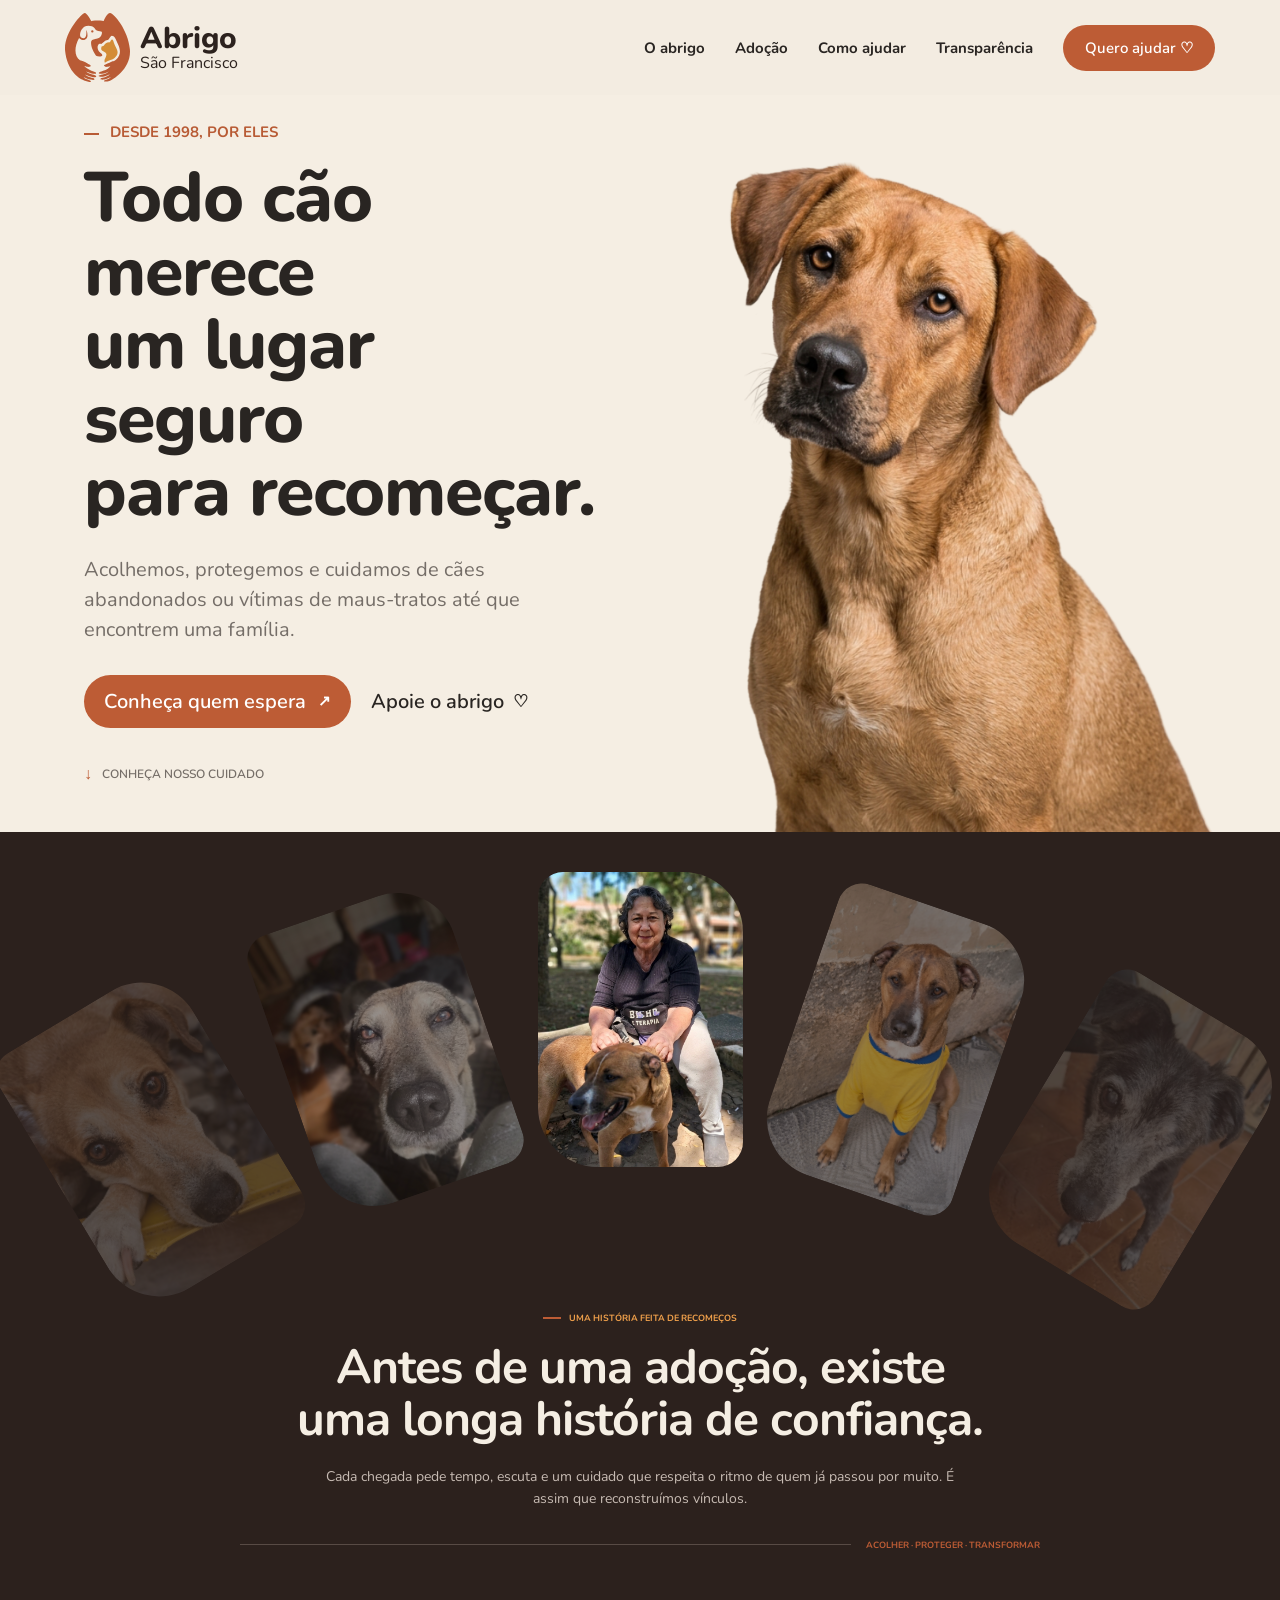
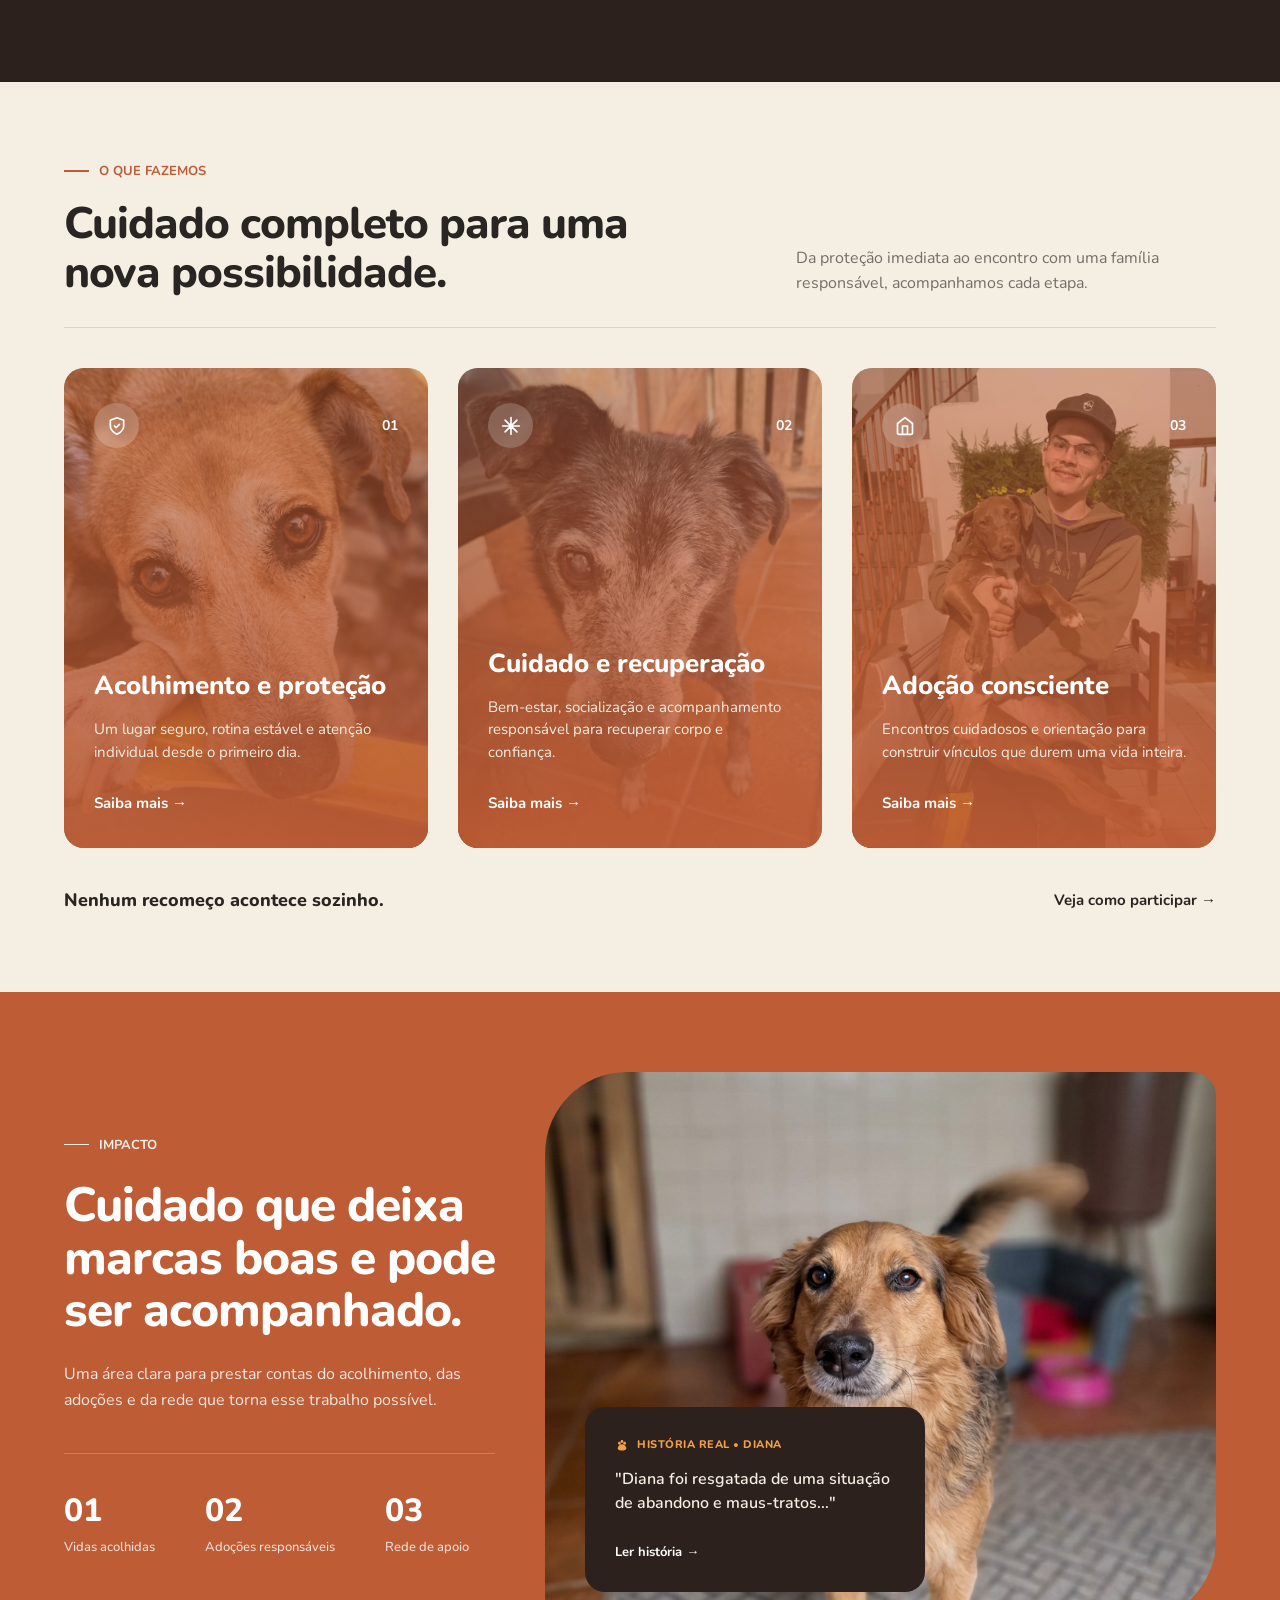
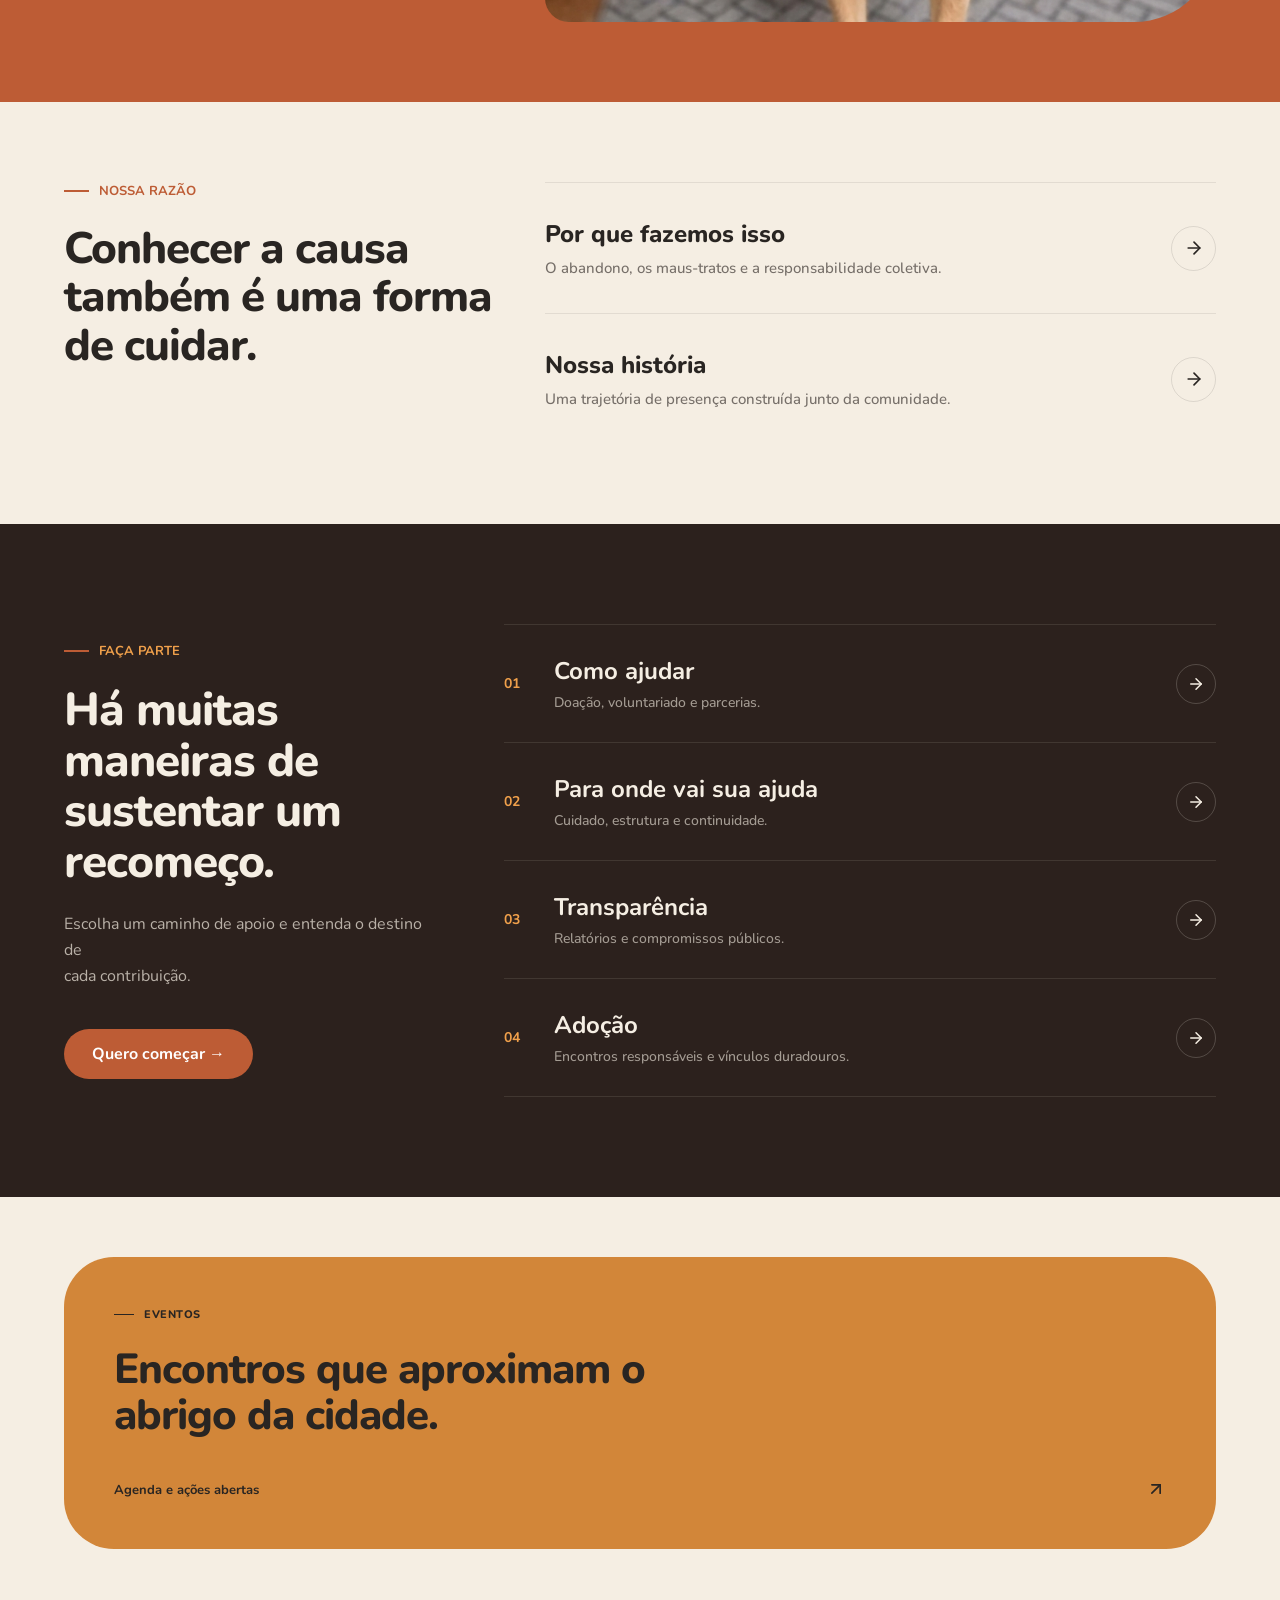
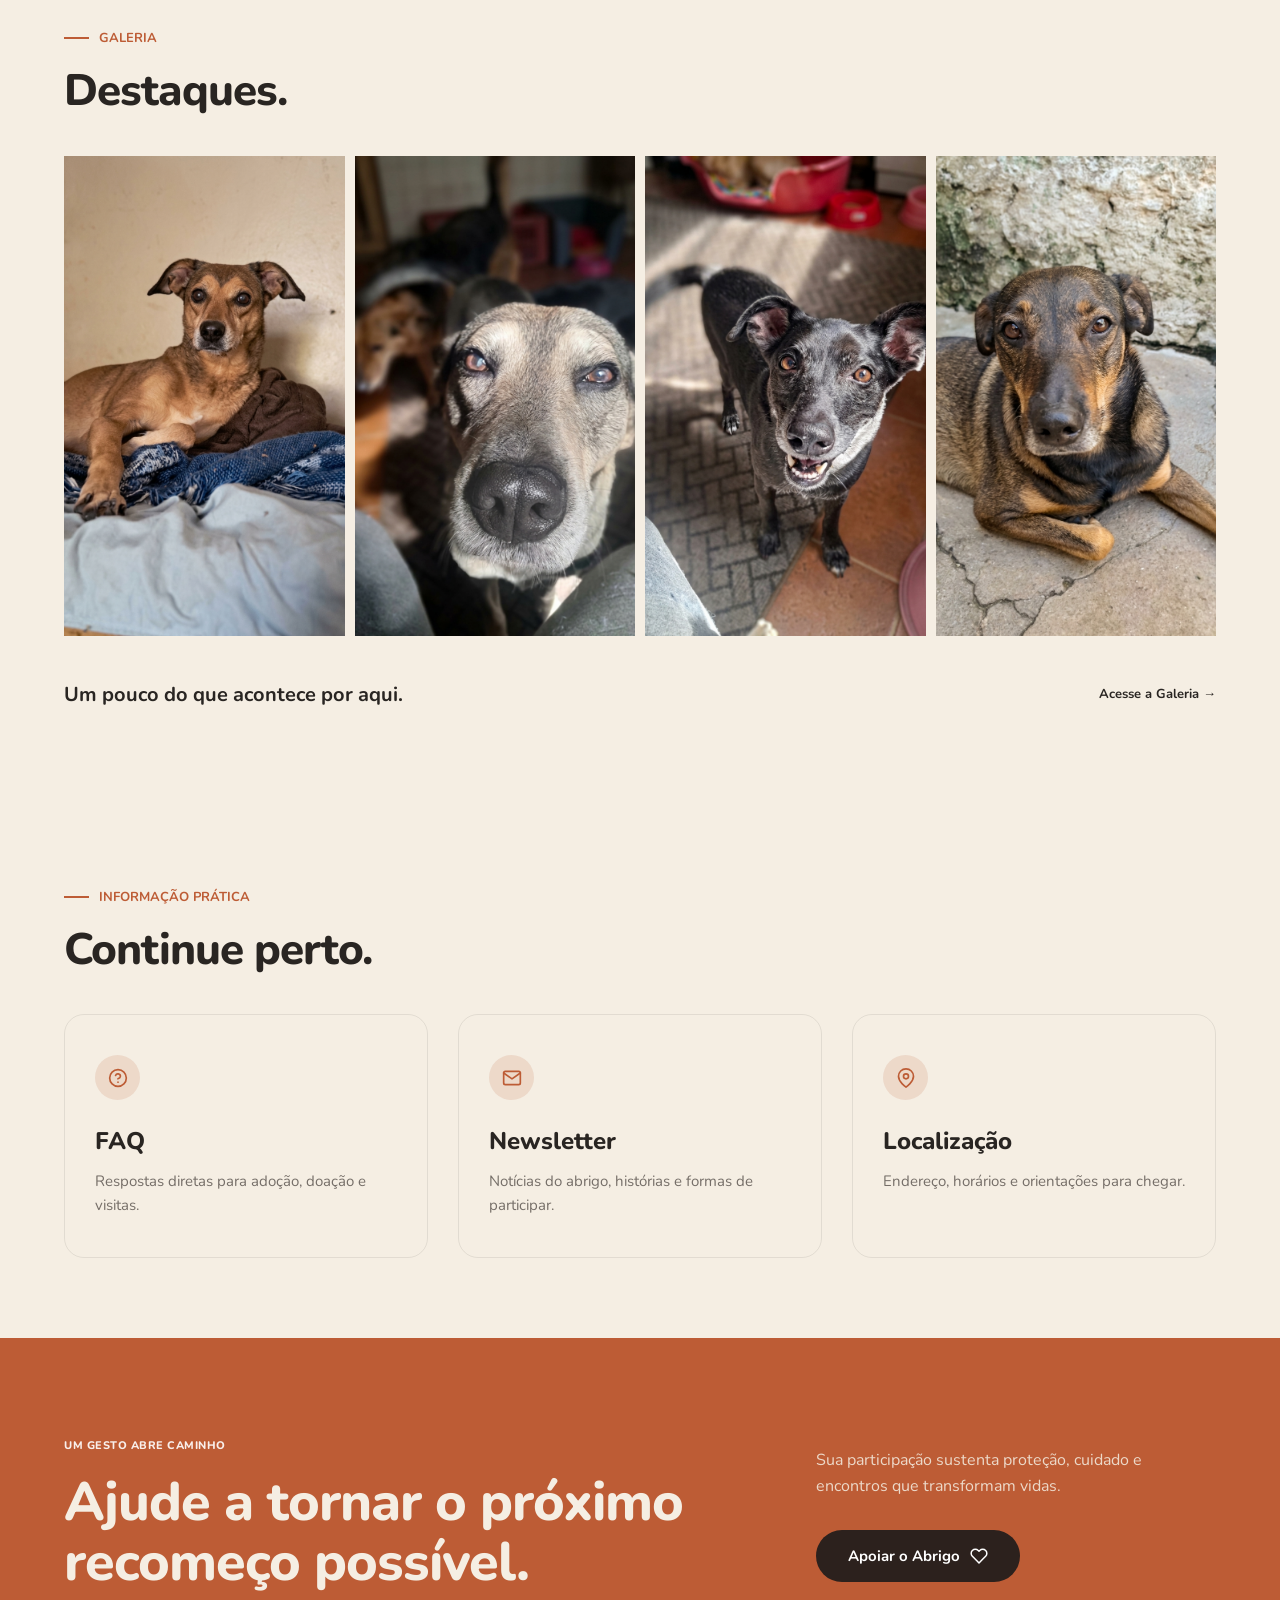
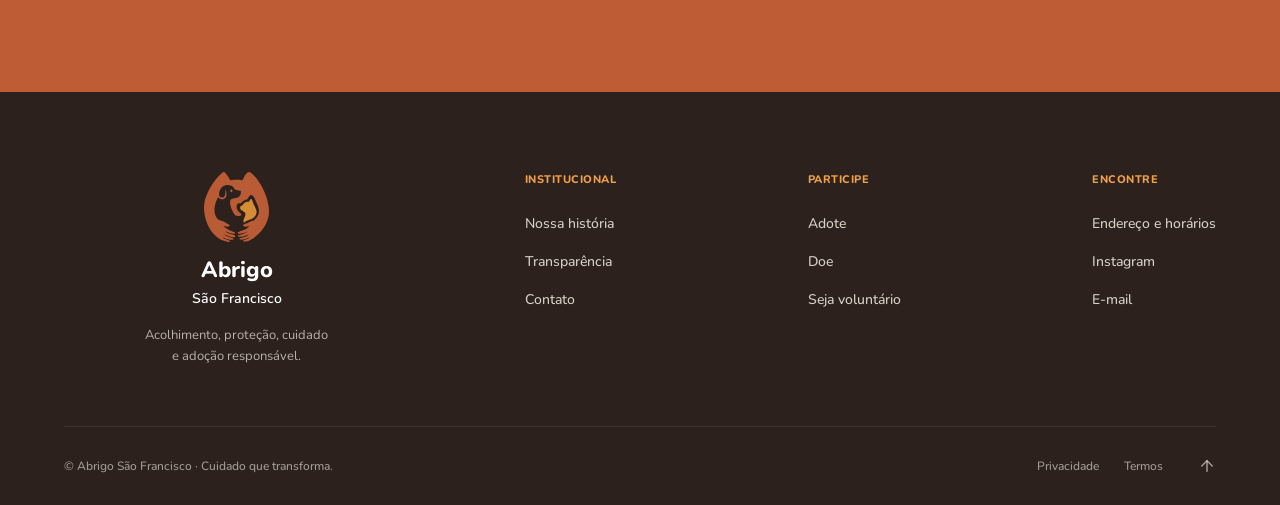
==== index.html @ b58aef26 "retirada de comentários" ====
<!DOCTYPE html>
<html lang="en">

<head>
    <meta charset="UTF-8">
    <meta name="viewport" content="width=device-width, initial-scale=1.0">

    <link rel="stylesheet" href="style.css">
    <script src="script.js"></script>

    <title>Abrigo São Francisco</title>

</head>

<body>


    <header class="nav-bar">

        <div class="logo-container">
                <img src="imagens/logotipo_abrogoSF.svg" class="logotipo" alt="Logo do Abrigo São Francisco">

                <p class="escritalogo">
                    <strong>Abrigo</strong>
                    <span>São Francisco</span>
                </p>
        </div>

        <nav class="navegacao">
            <ul class="abas-nav">
                <li><a href="index.html">O abrigo</a></li>
                <li><a href="projects.html">Adoção</a></li>
                <li><a href="projects.html">Como ajudar</a></li>
                <li><a href="projects.html">Transparência</a></li>
                <li><a href="cadastro.html" class="ajudar-button">Quero ajudar ♡</a></li>
            </ul>
        </nav>

    </header>


<div class="modal-overlay" id="modal-ajuda">
    <div class="modal-conteudo">
        

        <button class="modal-fechar" id="fechar-modal" aria-label="Fechar">
            <svg width="24" height="24" viewBox="0 0 24 24" fill="none" stroke="currentColor" stroke-width="2" stroke-linecap="round" stroke-linejoin="round"><line x1="18" y1="6" x2="6" y2="18"></line><line x1="6" y1="6" x2="18" y2="18"></line></svg>
        </button>

        <div class="modal-cabecalho">
            <div class="subtitulo-padrao subtitulo-laranja">
                <span></span> FAÇA A DIFERENÇA
            </div>
            <h2>Como você gostaria de ajudar?</h2>
            <p>Escolha uma das opções abaixo para ser direcionado à área correspondente.</p>
        </div>
        
        <div class="modal-opcoes">
            

            <a href="projects.html" class="modal-opcao-card">
                <div class="icone-circulo-modal">
                    <svg width="24" height="24" viewBox="0 0 24 24" fill="none" stroke="currentColor" stroke-width="2" stroke-linecap="round" stroke-linejoin="round"><path d="M17 21v-2a4 4 0 0 0-4-4H5a4 4 0 0 0-4 4v2"></path><circle cx="9" cy="7" r="4"></circle><path d="M23 21v-2a4 4 0 0 0-3-3.87"></path><path d="M16 3.13a4 4 0 0 1 0 7.75"></path></svg>
                </div>
                <h3>Ser Voluntário</h3>
                <p>Doe seu tempo e habilidades para apoiar as nossas causas e atividades diárias.</p>
                <span class="link-laranja-fino">Quero ser voluntário &rarr;</span>
            </a>


            <a href="projects.html#doacoes" class="modal-opcao-card">
                <div class="icone-circulo-modal">
                    <svg width="24" height="24" viewBox="0 0 24 24" fill="none" stroke="currentColor" stroke-width="2" stroke-linecap="round" stroke-linejoin="round"><path d="M20.84 4.61a5.5 5.5 0 0 0-7.78 0L12 5.67l-1.06-1.06a5.5 5.5 0 0 0-7.78 7.78l1.06 1.06L12 21.23l7.78-7.78 1.06-1.06a5.5 5.5 0 0 0 0-7.78z"></path></svg>
                </div>
                <h3>Fazer uma Doação</h3>
                <p>Contribua financeiramente para sustentar o abrigo e as campanhas ativas.</p>
                <span class="link-laranja-fino">Quero doar &rarr;</span>
            </a>

        </div>
    </div>
</div>

    <main>



        <section class="secao-inicio" id="secao-inicio">

            <div class="cont-inicio">

                <p class="subtitulo-inicio">
                    <span></span>
                    DESDE 1998, POR ELES
                </p>

                <h1>
                    Todo cão merece<br>
                    um lugar seguro<br>
                    para recomeçar.
                </h1>

                <p class="desc-inicio">
                    Acolhemos, protegemos e cuidamos de cães
                    abandonados ou vítimas de maus-tratos até
                    que encontrem uma família.
                </p>

                <div class="botoes-inicio">

                    <a href="" class="quem-espera">
                        Conheça quem espera
                        <span>↗</span>
                    </a>

                    <a href="" class="apoie-abrigo">
                        Apoie o abrigo
                        <span>♡</span>
                    </a>

                </div>
                <a href="#secao-abrigo" class="explorar-cuidado">
                    <span>↓</span>
                    CONHEÇA NOSSO CUIDADO
                </a>
            </div>


            <div class="img-scooby">
                <img src="imagens/dog_hero.png" alt="Cachorro Scooby">
            </div>

        </section>


        <section class="secao-abrigo" id="secao-abrigo">

            <div class="fotos-abrigo">

                <img src="imagens/foto 1 secao apoio.jpeg" class="foto-abrigo foto-1" alt="Cachorro acolhido pelo abrigo">

                <img src="imagens/foto 2 secao apoio.jpeg" class="foto-abrigo foto-2" alt="Cachorro acolhido pelo abrigo">

                <img src="imagens/foto 3 secao apoio.jpeg" class="foto-abrigo foto-3" alt="Cachorro acolhido pelo abrigo">

                <img src="imagens/foto 4 secao apoio.jpeg" class="foto-abrigo foto-4" alt="Cachorro acolhido pelo abrigo">

                <img src="imagens/foto 5 secao apoio.jpeg" class="foto-abrigo foto-5" alt="Cachorro acolhido pelo abrigo">

            </div>

            <div class="conteudo-abrigo">

                <p class="subtitulo-abrigo">
                    <span></span>
                    UMA HISTÓRIA FEITA DE RECOMEÇOS
                </p>

                <h2>
                    Antes de uma adoção, existe<br>
                    uma longa história de confiança.
                </h2>

                <p class="desc-abrigo">
                    Cada chegada pede tempo, escuta e um cuidado que respeita
                    o ritmo de quem já passou por muito. É assim que
                    reconstruímos vínculos.
                </p>

                <div class="frase-abrigo">
                    <span></span>
                    <p>ACOLHER · PROTEGER · TRANSFORMAR</p>
                </div>

            </div>

        </section>

        <section class="secao-fazemos">
    
    <div class="header-fazemos">
        <div class="titulos-fazemos">
            <div class="subtitulo-fazemos">
                <span></span> O QUE FAZEMOS
            </div>
            <h2>Cuidado completo para uma nova possibilidade.</h2>
        </div>
        <div class="desc-fazemos">
            <p>Da proteção imediata ao encontro com uma família responsável, acompanhamos cada etapa.</p>
        </div>
    </div>

    <div class="grid-cards-fazemos">

        <div class="card-fazemos bg-card-1">
            <div class="conteudo-card">
                <div class="topo-card">
                    <div class="icone-card">
                        <svg width="20" height="20" viewBox="0 0 24 24" fill="none" stroke="#ffffff" stroke-width="2" stroke-linecap="round" stroke-linejoin="round"><path d="M12 22s8-4 8-10V5l-8-3-8 3v7c0 6 8 10 8 10z"/><path d="M9 12l2 2 4-4"/></svg>
                    </div>
                    <span class="numero-card">01</span>
                </div>
                <div class="base-card">
                    <h3>Acolhimento e proteção</h3>
                    <p>Um lugar seguro, rotina estável e atenção individual desde o primeiro dia.</p>
                    <a href="#" class="link-card">Saiba mais &rarr;</a>
                </div>
            </div>
        </div>


        <div class="card-fazemos bg-card-2">
            <div class="conteudo-card">
                <div class="topo-card">
                    <div class="icone-card">
                        <svg width="20" height="20" viewBox="0 0 24 24" fill="none" stroke="#ffffff" stroke-width="2" stroke-linecap="round" stroke-linejoin="round"><path d="M12 2v20M2 12h20M4.93 4.93l14.14 14.14M4.93 19.07l14.14-14.14"/></svg>
                    </div>
                    <span class="numero-card">02</span>
                </div>
                <div class="base-card">
                    <h3>Cuidado e recuperação</h3>
                    <p>Bem-estar, socialização e acompanhamento responsável para recuperar corpo e confiança.</p>
                    <a href="#" class="link-card">Saiba mais &rarr;</a>
                </div>
            </div>
        </div>

        <div class="card-fazemos bg-card-3">
            <div class="conteudo-card">
                <div class="topo-card">
                    <div class="icone-card">
                        <svg width="20" height="20" viewBox="0 0 24 24" fill="none" stroke="#ffffff" stroke-width="2" stroke-linecap="round" stroke-linejoin="round"><path d="M3 9l9-7 9 7v11a2 2 0 0 1-2 2H5a2 2 0 0 1-2-2z"/><polyline points="9 22 9 12 15 12 15 22"/></svg>
                    </div>
                    <span class="numero-card">03</span>
                </div>
                <div class="base-card">
                    <h3>Adoção consciente</h3>
                    <p>Encontros cuidadosos e orientação para construir vínculos que durem uma vida inteira.</p>
                    <a href="#" class="link-card">Saiba mais &rarr;</a>
                </div>
            </div>
        </div>
    </div>

    <div class="rodape-fazemos">
        <p>Nenhum recomeço acontece sozinho.</p>
        <a href="#" class="link-rodape-fazemos">Veja como participar &rarr;</a>
    </div>

</section>

<section class="secao-impacto">
    

    <div class="cont-impacto-esq">
        <div class="subtitulo-impacto">
            <span></span> IMPACTO
        </div>
        
        <h2>Cuidado que deixa marcas boas e pode ser acompanhado.</h2>
        
        <p>Uma área clara para prestar contas do acolhimento, das adoções e da rede que torna esse trabalho possível.</p>
        
        <div class="linha-divisoria-impacto"></div>
        
        <div class="stats-impacto">
            <div class="stat-item">
                <h3>01</h3>
                <p>Vidas acolhidas</p>
            </div>
            <div class="stat-item">
                <h3>02</h3>
                <p>Adoções responsáveis</p>
            </div>
            <div class="stat-item">
                <h3>03</h3>
                <p>Rede de apoio</p>
            </div>
        </div>
    </div>


    <div class="cont-impacto-dir">
        <div class="imagem-impacto-bg" style="background-image: url('imagens/foto\ diana.jpeg');">
            
            <div class="card-historia">
                <div class="tag-historia">
                    <svg width="14" height="14" viewBox="0 0 24 24" fill="currentColor"><path d="M12 8.5c-1.38 0-2.5-1.12-2.5-2.5S10.62 3.5 12 3.5s2.5 1.12 2.5 2.5S13.38 8.5 12 8.5zM7.5 11.5c-1.38 0-2.5-1.12-2.5-2.5S6.12 6.5 7.5 6.5s2.5 1.12 2.5 2.5S8.88 11.5 7.5 11.5zM16.5 11.5c-1.38 0-2.5-1.12-2.5-2.5S15.12 6.5 16.5 6.5s2.5 1.12 2.5 2.5S17.88 11.5 16.5 11.5zM12 10.5c-3.5 0-6.5 2.5-7.5 6.5 0 2.5 2.5 4.5 5 4.5h5c2.5 0 5-2 5-4.5-1-4-4-6.5-7.5-6.5z"/></svg>
                    HISTÓRIA REAL &bull; DIANA
                </div>
                <p>"Diana foi resgatada de uma situação de abandono e maus-tratos..."</p>
                <a href="#" class="link-historia">Ler história &rarr;</a>
            </div>
            
        </div>
    </div>

</section>

<section class="secao-razao">
    
    <div class="cont-razao-esq">
        <div class="subtitulo-razao">
            <span></span> NOSSA RAZÃO
        </div>
        
        <h2>Conhecer a causa <br>também é uma forma <br> de cuidar.</h2>
    </div>

    <div class="cont-razao-dir">
        
        <a href="#" class="item-razao">
            <div class="textos-item-razao">
                <h3>Por que fazemos isso</h3>
                <p>O abandono, os maus-tratos e a responsabilidade coletiva.</p>
            </div>
            <div class="icone-seta-razao">
                <svg width="20" height="20" viewBox="0 0 24 24" fill="none" stroke="currentColor" stroke-width="2" stroke-linecap="round" stroke-linejoin="round"><line x1="5" y1="12" x2="19" y2="12"></line><polyline points="12 5 19 12 12 19"></polyline></svg>
            </div>
        </a>


        <a href="#" class="item-razao">
            <div class="textos-item-razao">
                <h3>Nossa história</h3>
                <p>Uma trajetória de presença construída junto da comunidade.</p>
            </div>
            <div class="icone-seta-razao">
                <svg width="20" height="20" viewBox="0 0 24 24" fill="none" stroke="currentColor" stroke-width="2" stroke-linecap="round" stroke-linejoin="round"><line x1="5" y1="12" x2="19" y2="12"></line><polyline points="12 5 19 12 12 19"></polyline></svg>
            </div>
        </a>
        
    </div>

</section>

<section class="secao-faca-parte">
    
    <div class="cont-parte-esq">
        <div class="subtitulo-parte">
            <span></span> FAÇA PARTE
        </div>
        
        <h2>Há muitas <br>maneiras de <br>sustentar um <br>recomeço.</h2>
        
        <p>Escolha um caminho de apoio e entenda o destino de <br>cada contribuição.</p>
        
        <a href="#" class="btn-comecar">Quero começar &rarr;</a>
    </div>

    <div class="cont-parte-dir">
        
        <a href="#" class="item-parte">
            <span class="num-parte">01</span>
            <div class="textos-item-parte">
                <h3>Como ajudar</h3>
                <p>Doação, voluntariado e parcerias.</p>
            </div>
            <div class="icone-seta-parte">
                <svg width="18" height="18" viewBox="0 0 24 24" fill="none" stroke="currentColor" stroke-width="2" stroke-linecap="round" stroke-linejoin="round"><line x1="5" y1="12" x2="19" y2="12"></line><polyline points="12 5 19 12 12 19"></polyline></svg>
            </div>
        </a>

        <a href="#" class="item-parte">
            <span class="num-parte">02</span>
            <div class="textos-item-parte">
                <h3>Para onde vai sua ajuda</h3>
                <p>Cuidado, estrutura e continuidade.</p>
            </div>
            <div class="icone-seta-parte">
                <svg width="18" height="18" viewBox="0 0 24 24" fill="none" stroke="currentColor" stroke-width="2" stroke-linecap="round" stroke-linejoin="round"><line x1="5" y1="12" x2="19" y2="12"></line><polyline points="12 5 19 12 12 19"></polyline></svg>
            </div>
        </a>

        <a href="#" class="item-parte">
            <span class="num-parte">03</span>
            <div class="textos-item-parte">
                <h3>Transparência</h3>
                <p>Relatórios e compromissos públicos.</p>
            </div>
            <div class="icone-seta-parte">
                <svg width="18" height="18" viewBox="0 0 24 24" fill="none" stroke="currentColor" stroke-width="2" stroke-linecap="round" stroke-linejoin="round"><line x1="5" y1="12" x2="19" y2="12"></line><polyline points="12 5 19 12 12 19"></polyline></svg>
            </div>
        </a>

        <a href="#" class="item-parte ult">
            <span class="num-parte">04</span>
            <div class="textos-item-parte">
                <h3>Adoção</h3>
                <p>Encontros responsáveis e vínculos duradouros.</p>
            </div>
            <div class="icone-seta-parte">
                <svg width="18" height="18" viewBox="0 0 24 24" fill="none" stroke="currentColor" stroke-width="2" stroke-linecap="round" stroke-linejoin="round"><line x1="5" y1="12" x2="19" y2="12"></line><polyline points="12 5 19 12 12 19"></polyline></svg>
            </div>
        </a>
        
    </div>

</section>

<section class="secao-eventos">
    <div class="banner-eventos">
        <div class="conteudo-banner">
            <div class="subtitulo-banner">
                <span></span> EVENTOS
            </div>
            <h2>Encontros que aproximam o abrigo da cidade.</h2>
        </div>
        
        <a href="#" class="link-banner">
            Agenda e ações abertas
            <svg width="20" height="20" viewBox="0 0 24 24" fill="none" stroke="currentColor" stroke-width="2" stroke-linecap="round" stroke-linejoin="round"><line x1="7" y1="17" x2="17" y2="7"></line><polyline points="7 7 17 7 17 17"></polyline></svg>
        </a>
    </div>
</section>

<section class="secao-galeria">
    
    <div class="header-galeria">
        <div class="subtitulo-galeria">
            <span></span> GALERIA
        </div>
        <h2>Destaques.</h2>
    </div>

    <div class="grid-galeria">
        <img src="imagens/foto cachorro deitado.jpeg" alt="Cão no abrigo" class="img-galeria">
        <img src="imagens/foto 2 secao apoio.jpeg" alt="Cão focado" class="img-galeria">
        <img src="imagens/foto cachorro sol.jpeg" alt="Cão preto a sorrir" class="img-galeria">
        <img src="imagens/foto deitado chão.jpeg" alt="Cão deitado" class="img-galeria">
    </div>

    <div class="rodape-galeria">
        <p>Um pouco do que acontece por aqui.</p>
        <a href="#" class="link-rodape-galeria">Acesse a Galeria &rarr;</a>
    </div>

</section>

<section class="secao-informacao">
    
    <div class="header-informacao">
        <div class="subtitulo-informacao">
            <span></span> INFORMAÇÃO PRÁTICA
        </div>
        <h2>Continue perto.</h2>
    </div>

    <div class="grid-informacao">
        
        <div class="card-info">
            <div class="icone-info">
                <svg width="20" height="20" viewBox="0 0 24 24" fill="none" stroke="currentColor" stroke-width="2" stroke-linecap="round" stroke-linejoin="round"><circle cx="12" cy="12" r="10"></circle><path d="M9.09 9a3 3 0 0 1 5.83 1c0 2-3 3-3 3"></path><line x1="12" y1="17" x2="12.01" y2="17"></line></svg>
            </div>
            <h3>FAQ</h3>
            <p>Respostas diretas para adoção, doação e visitas.</p>
        </div>

        <div class="card-info">
            <div class="icone-info">
                <svg width="20" height="20" viewBox="0 0 24 24" fill="none" stroke="currentColor" stroke-width="2" stroke-linecap="round" stroke-linejoin="round"><path d="M4 4h16c1.1 0 2 .9 2 2v12c0 1.1-.9 2-2 2H4c-1.1 0-2-.9-2-2V6c0-1.1.9-2 2-2z"></path><polyline points="22,6 12,13 2,6"></polyline></svg>
            </div>
            <h3>Newsletter</h3>
            <p>Notícias do abrigo, histórias e formas de participar.</p>
        </div>

        <div class="card-info">
            <div class="icone-info">
                <svg width="20" height="20" viewBox="0 0 24 24" fill="none" stroke="currentColor" stroke-width="2" stroke-linecap="round" stroke-linejoin="round"><path d="M21 10c0 7-9 13-9 13s-9-6-9-13a9 9 0 0 1 18 0z"></path><circle cx="12" cy="10" r="3"></circle></svg>
            </div>
            <h3>Localização</h3>
            <p>Endereço, horários e orientações para chegar.</p>
        </div>

    </div>

</section>



<section class="secao-cta">
    
    <div class="cta-esq">
        <div class="subtitulo-cta">
            UM GESTO ABRE CAMINHO
        </div>
        <h2>Ajude a tornar o próximo recomeço possível.</h2>
    </div>

    <div class="cta-dir">
        <p>Sua participação sustenta proteção, cuidado e encontros que transformam vidas.</p>
        <a href="#" class="btn-apoiar">
            Apoiar o Abrigo
            <svg width="18" height="18" viewBox="0 0 24 24" fill="none" stroke="currentColor" stroke-width="2" stroke-linecap="round" stroke-linejoin="round"><path d="M20.84 4.61a5.5 5.5 0 0 0-7.78 0L12 5.67l-1.06-1.06a5.5 5.5 0 0 0-7.78 7.78l1.06 1.06L12 21.23l7.78-7.78 1.06-1.06a5.5 5.5 0 0 0 0-7.78z"></path></svg>
        </a>
    </div>

</section>
</main>


<footer class="rodape-site">
    <div class="conteudo-rodape">
        
        <div class="coluna-marca">
            <div class="logo-rodape">
                <img src="imagens/logotipo_abrogoSF.svg" class="logotipo" alt="Logo do Abrigo São Francisco">
            </div>
            <h3>Abrigo<br><span>São Francisco</span></h3>
            <p>Acolhimento, proteção, cuidado<br>e adoção responsável.</p>
        </div>

        <div class="colunas-links">
            
            <div class="coluna-nav">
                <h4>INSTITUCIONAL</h4>
                <ul>
                    <li><a href="#">Nossa história</a></li>
                    <li><a href="#">Transparência</a></li>
                    <li><a href="#">Contato</a></li>
                </ul>
            </div>

            <div class="coluna-nav">
                <h4>PARTICIPE</h4>
                <ul>
                    <li><a href="#">Adote</a></li>
                    <li><a href="#">Doe</a></li>
                    <li><a href="projects.html">Seja voluntário</a></li>
                </ul>
            </div>

            <div class="coluna-nav">
                <h4>ENCONTRE</h4>
                <ul>
                    <li><a href="#">Endereço e horários</a></li>
                    <li><a href="#">Instagram</a></li>
                    <li><a href="#">E-mail</a></li>
                </ul>
            </div>

        </div>
    </div>

    <div class="linha-divisoria-rodape"></div>

    <div class="rodape-inferior">
        <p>&copy; Abrigo São Francisco &middot; Cuidado que transforma.</p>
        
        <div class="links-inferiores">
            <a href="#">Privacidade</a>
            <a href="#">Termos</a>
            <a href="#" class="btn-voltar-topo" aria-label="Voltar ao topo">
                <svg width="18" height="18" viewBox="0 0 24 24" fill="none" stroke="currentColor" stroke-width="2" stroke-linecap="round" stroke-linejoin="round"><line x1="12" y1="19" x2="12" y2="5"></line><polyline points="5 12 12 5 19 12"></polyline></svg>
            </a>
        </div>
    </div>
</footer>

</body>
</html>
---- style.css ----
/* ==========================================================================
   01. VARIÁVEIS GLOBAIS E RESET (Design System)
========================================================================== */
@import url('https://fonts.googleapis.com/css2?family=Nunito:wght@400;500;600;700;800&display=swap');

:root {
    /* Cores da Marca */
    --cor-creme: #f5eee3;
    --cor-laranja: #bd5c35;
    --cor-laranja-hover: #a94f2c;
    --cor-escuro: #2c211d;
    --cor-branco: #ffffff;
    --cor-texto-escuro: #292522;
    --cor-texto-cinza: #756e68;

    /* Cores de Feedback (Formulários) */
    --cor-sucesso: #10b981;
    --cor-erro: #ef4444;
    --cor-alerta: #f59e0b;

    /* Tipografia (Escala Modular) */
    --fonte-familia: 'Nunito', sans-serif;
    --fonte-sm: 13px;
    --fonte-md: 15px;
    --fonte-lg: 20px;
    --fonte-xl: 32px;
    --fonte-xxl: 48px;

    /* Espaçamento */
    --espaco-sm: 8px;
    --espaco-md: 16px;
    --espaco-lg: 30px;
    --espaco-xl: 60px;
    --espaco-xxl: 100px;

    /* Constantes de Interface */
    --borda-raio-sm: 8px;
    --borda-raio-md: 12px;
    --borda-raio-lg: 30px;
    --transicao-padrao: all 0.3s ease;
}

* {
    margin: 0;
    padding: 0;
    box-sizing: border-box;
}

html {
    scroll-behavior: smooth;
}

body {
    background-color: var(--cor-creme);
    font-family: var(--fonte-familia);
    color: var(--cor-texto-escuro);
}

main {
    padding-top: 95px; /* Compensa a navbar fixa */
}


/* ==========================================================================
   02. COMPONENTES REUTILIZÁVEIS (Modais)
========================================================================== */
/* --- Modal "Quero Ajudar" --- */
.modal-overlay {
    position: fixed; top: 0; left: 0; width: 100%; height: 100%;
    background-color: rgba(44, 33, 29, 0.85); z-index: 9999;
    display: flex; align-items: center; justify-content: center;
    opacity: 0; visibility: hidden; transition: opacity 0.3s ease, visibility 0.3s ease;
}
.modal-overlay.mostrar { opacity: 1; visibility: visible; }
.modal-conteudo {
    position: relative; background-color: #f5eee3; width: 90%; max-width: 850px;
    border-radius: 30px; padding: 60px 50px; box-shadow: 0 20px 50px rgba(0, 0, 0, 0.2);
    transform: scale(0.95); transition: transform 0.3s ease;
}
.modal-overlay.mostrar .modal-conteudo { transform: scale(1); }
.modal-fechar {
    position: absolute; top: 30px; right: 30px; background: none; border: none;
    color: #292522; cursor: pointer; padding: 5px; border-radius: 50%;
    transition: background-color 0.2s ease, color 0.2s ease;
}
.modal-fechar:hover { background-color: #bd5c35; color: #ffffff; }
.modal-cabecalho { text-align: center; margin-bottom: 40px; display: flex; flex-direction: column; align-items: center; }
.modal-cabecalho h2 { color: #292522; font-size: 38px; font-weight: 800; letter-spacing: -1px; margin-bottom: 15px; }
.modal-cabecalho p { color: #756e68; font-size: 16px; max-width: 500px; margin: 0; }
.modal-opcoes { display: grid; grid-template-columns: 1fr 1fr; gap: 30px; }
.modal-opcao-card {
    background-color: #ffffff; padding: 40px; border-radius: 20px; border: 1px solid rgba(0,0,0,0.05);
    text-decoration: none; color: #292522; display: flex; flex-direction: column; align-items: flex-start;
    transition: transform 0.3s ease, box-shadow 0.3s ease;
}
.modal-opcao-card:hover { transform: translateY(-5px); box-shadow: 0 15px 35px rgba(0, 0, 0, 0.08); }
.icone-circulo-modal {
    width: 60px; height: 60px; border-radius: 50%; background-color: #f5eee3; color: #bd5c35;
    display: flex; align-items: center; justify-content: center; margin-bottom: 25px;
    transition: background-color 0.3s ease, color 0.3s ease;
}
.modal-opcao-card:hover .icone-circulo-modal { background-color: #bd5c35; color: #ffffff; }
.modal-opcao-card h3 { font-size: 24px; font-weight: 800; margin-bottom: 10px; }
.modal-opcao-card p { color: #756e68; font-size: 15px; margin-bottom: 25px; flex-grow: 1; }

@media (max-width: 768px) {
    .modal-opcoes { grid-template-columns: 1fr; }
    .modal-conteudo { padding: 40px 30px; max-height: 90vh; overflow-y: auto; }
    .modal-cabecalho h2 { font-size: 28px; }
}


/* ==========================================================================
   03. CABEÇALHO (Navbar)
========================================================================== */
.nav-bar {
    width: 100%; height: 95px; padding: 0 65px;
    background-color: #F3ECE1; display: flex; align-items: center;
    position: fixed; top: 0; left: 0; z-index: 1000;
}
.logo-container { display: flex; align-items: center; gap: 10px; }
.logotipo { width: 65px; height: auto; display: block; }
.escritalogo { display: flex; flex-direction: column; margin: 0; color: #2C221E; font-family: 'Nunito', sans-serif; line-height: 1.1; }
.escritalogo strong { font-size: 30px; font-weight: 800; }
.escritalogo span { font-size: 16px; font-weight: 400; }

.navegacao { display: flex; align-items: center; margin-left: auto; }
.abas-nav { list-style: none; display: flex; align-items: center; gap: 30px; }
.abas-nav li { display: flex; align-items: center; }
.abas-nav a { color: #292522; text-decoration: none; font-size: 15px; font-weight: 700; white-space: nowrap; transition: color 0.3s ease; }
.abas-nav a:hover { color: #bd5c35; }

.ajudar-button {
    background-color: #bd5c35; color: #ffffff !important; padding: 13px 22px;
    border-radius: 30px; font-size: 15px !important; font-weight: 600 !important;
    transition: background-color 0.3s ease, transform 0.3s ease;
}
.ajudar-button:hover { background-color: #a94f2c; transform: translateY(-2px); }


/* ==========================================================================
   04. PÁGINA: HOME E GERAL
========================================================================== */
/* --- Hero Institucional --- */
.secao-inicio { height: auto; min-height: 0; padding: 60px 5% 0; background-color: #f5eee3; display: flex; align-items: flex-end; justify-content: space-between; overflow: hidden; }
.cont-inicio { width: 48%; padding-left: 20px; align-self: center; transform: translateY(-40px); }
.subtitulo-inicio { margin-bottom: 20px; color: #B85B35; font-size: 15px; font-weight: 700; }
.subtitulo-inicio span { display: inline-block; width: 15px; height: 2px; margin-right: 7px; background-color: #B85B35; vertical-align: middle; }
.cont-inicio h1 { margin-bottom: 25px; color: #292522; font-size: 70px; font-weight: 800; line-height: 1.05; letter-spacing: -1px; }
.desc-inicio { max-width: 450px; margin-bottom: 30px; color: #756e68; font-size: 20px; line-height: 1.5; }
.botoes-inicio { display: flex; align-items: center; gap: 20px; }
.quem-espera { display: flex; align-items: center; gap: 12px; padding: 13px 20px; background-color: #bd5c35; color: #ffffff; border-radius: 30px; text-decoration: none; font-size: 20px; font-weight: 600; transition: 0.3s ease; }
.quem-espera span { font-size: 15px; }
.quem-espera:hover { background-color: #a94f2c; transform: translateY(-2px); }
.apoie-abrigo { display: flex; align-items: center; gap: 9px; color: #292522; text-decoration: none; font-size: 20px; font-weight: 600; transition: color 0.3s ease; }
.apoie-abrigo span { font-size: 17px; }
.apoie-abrigo:hover { color: #bd5c35; }
.explorar-cuidado { display: inline-flex; align-items: center; gap: 10px; margin-top: 35px; color: #756e68; text-decoration: none; font-size: 12px; font-weight: 600; }
.explorar-cuidado span { color: #bd5c35; font-size: 16px; }
.img-scooby { position: relative; width: 55%; height: auto; display: flex; align-items: flex-end; justify-content: center; align-self: flex-end; }
.img-scooby > img { width: 100%; max-width: 700px; height: auto; display: block; }

/* --- Secção: O Abrigo --- */
.secao-abrigo { min-height: 850px; padding: 0 0 80px; background-color: #2c211d; color: #f5eee3; overflow: hidden; }
.fotos-abrigo { width: 100%; height: 480px; display: flex; justify-content: center; align-items: flex-start; gap: 30px; overflow: hidden; }
.foto-abrigo { width: 205px; height: 295px; object-fit: cover; border-radius: 25px 60px 25px 60px; display: block; flex-shrink: 0; }
.foto-1 { margin-top: 160px; transform: rotate(-31deg); opacity: 0.25; }
.foto-2 { margin-top: 70px; transform: rotate(-19deg); opacity: 0.50; margin-right: 20px; }
.foto-3 { margin-top: 40px; transform: rotate(0deg); opacity: 1; }
.foto-4 { margin-top: 70px; transform: rotate(19deg); opacity: 0.50; margin-left: 20px; }
.foto-5 { margin-top: 160px; transform: rotate(31deg); opacity: 0.25; }
.conteudo-abrigo { width: 100%; max-width: 850px; margin: 0 auto; padding: 0 25px; text-align: center; }
.subtitulo-abrigo { display: flex; align-items: center; justify-content: center; gap: 8px; margin-bottom: 18px; color: #f0a04b; font-size: 9px; font-weight: 700; }
.subtitulo-abrigo span { width: 18px; height: 2px; background-color: #bd5c35; display: block; }
.conteudo-abrigo h2 { margin-bottom: 20px; color: #f5eee3; font-size: 48px; font-weight: 700; line-height: 1.08; letter-spacing: -1px; }
.desc-abrigo { max-width: 650px; margin: 0 auto; color: #c7bbb3; font-size: 14px; line-height: 1.6; }
.frase-abrigo { width: 100%; margin-top: 28px; display: flex; align-items: center; gap: 15px; }
.frase-abrigo span { height: 1px; flex: 1; background-color: #584b45; }
.frase-abrigo p { margin: 0; color: #bd5c35; font-size: 9px; font-weight: 700; white-space: nowrap; }

/* --- Secção: O que Fazemos --- */
.secao-fazemos { width: 100%; padding: 80px 5%; background-color: #f5eee3; display: flex; flex-direction: column; }
.header-fazemos { display: flex; justify-content: space-between; align-items: flex-end; padding-bottom: 30px; margin-bottom: 40px; border-bottom: 1px solid #dcd3c6; }
.titulos-fazemos { width: 50%; }
.subtitulo-fazemos { display: flex; align-items: center; gap: 10px; margin-bottom: 20px; color: #bd5c35; font-size: 13px; font-weight: 700; }
.subtitulo-fazemos span { width: 25px; height: 2px; background-color: #bd5c35; }
.titulos-fazemos h2 { color: #292522; font-size: 44px; font-weight: 800; line-height: 1.1; letter-spacing: -1px; }
.desc-fazemos { width: 40%; max-width: 420px; color: #756e68; font-size: 16px; line-height: 1.6; }
.grid-cards-fazemos { display: grid; grid-template-columns: repeat(3, 1fr); gap: 30px; margin-bottom: 40px; }
.card-fazemos { position: relative; height: 480px; border-radius: 20px; overflow: hidden; background-size: cover; background-position: center; display: flex; flex-direction: column; justify-content: space-between; padding: 35px 30px; }
.card-fazemos::before { content: ""; position: absolute; top: 0; left: 0; width: 100%; height: 100%; background: linear-gradient(180deg, rgba(189, 92, 53, 0.45) 0%, rgba(189, 92, 53, 0.95) 100%); z-index: 1; }
.bg-card-1 { background-image: url('imagens/foto 1 secao apoio.jpeg'); }
.bg-card-2 { background-image: url('imagens/foto 5 secao apoio.jpeg'); }
.bg-card-3 { background-image: url('imagens/foto homem segurando cachorro.jpeg'); }
.conteudo-card { position: relative; z-index: 2; height: 100%; display: flex; flex-direction: column; justify-content: space-between; color: #ffffff; }
.topo-card { display: flex; justify-content: space-between; align-items: center; }
.icone-card { width: 45px; height: 45px; border-radius: 50%; background-color: rgba(255, 255, 255, 0.2); backdrop-filter: blur(5px); display: flex; align-items: center; justify-content: center; }
.numero-card { font-size: 14px; font-weight: 700; }
.base-card h3 { margin-bottom: 15px; font-size: 26px; font-weight: 800; }
.base-card p { margin-bottom: 30px; color: #f5eee3; font-size: 15px; line-height: 1.5; }
.link-card { display: flex; align-items: center; gap: 8px; color: #ffffff; text-decoration: none; font-size: 15px; font-weight: 700; transition: transform 0.3s ease; }
.link-card:hover { transform: translateX(5px); }
.rodape-fazemos { display: flex; justify-content: space-between; align-items: center; }
.rodape-fazemos p { color: #292522; font-size: 18px; font-weight: 800; }
.link-rodape-fazemos { display: flex; align-items: center; gap: 8px; color: #292522; text-decoration: none; font-size: 15px; font-weight: 700; transition: color 0.3s ease; }
.link-rodape-fazemos:hover { color: #bd5c35; }

/* --- Secção: Impacto --- */
.secao-impacto { width: 100%; padding: 80px 5%; background-color: #bd5c35; display: flex; justify-content: space-between; align-items: center; gap: 50px; }
.cont-impacto-esq { width: 45%; color: #ffffff; }
.subtitulo-impacto { display: flex; align-items: center; gap: 10px; margin-bottom: 25px; color: rgba(255, 255, 255, 0.9); font-size: 13px; font-weight: 700; text-transform: uppercase; }
.subtitulo-impacto span { width: 25px; height: 1px; background-color: rgba(255, 255, 255, 0.9); }
.cont-impacto-esq h2 { margin-bottom: 25px; font-size: 48px; font-weight: 800; line-height: 1.1; letter-spacing: -1px; }
.cont-impacto-esq p { max-width: 450px; margin-bottom: 40px; color: rgba(255, 255, 255, 0.85); font-size: 16px; line-height: 1.6; }
.linha-divisoria-impacto { width: 100%; max-width: 450px; height: 1px; margin-bottom: 35px; background-color: rgba(255, 255, 255, 0.2); }
.stats-impacto { display: flex; gap: 50px; }
.stat-item h3 { margin-bottom: 5px; font-size: 32px; font-weight: 800; }
.stat-item p { margin: 0; color: rgba(255, 255, 255, 0.8); font-size: 13px; font-weight: 500; }
.cont-impacto-dir { width: 70%; }
.imagem-impacto-bg { position: relative; width: 100%; height: 550px; border-radius: 82px 24px; background-size: cover; background-position: center; background-repeat: no-repeat; }
.card-historia { position: absolute; bottom: 30px; left: 40px; width: 340px; padding: 30px; background-color: #2c211d; border-radius: 20px; color: #f5eee3; }
.tag-historia { display: flex; align-items: center; gap: 8px; margin-bottom: 15px; color: #f0a04b; font-size: 11px; font-weight: 800; letter-spacing: 0.5px; }
.card-historia p { margin-bottom: 25px; font-size: 16px; font-weight: 600; line-height: 1.5; }
.link-historia { color: #ffffff; text-decoration: none; font-size: 13px; font-weight: 700; transition: color 0.3s ease; }
.link-historia:hover { color: #f0a04b; }
@media (max-width: 1024px) {
    .card-historia { left: 20px; width: calc(100% - 40px); }
}

/* --- Secção: Nossa Razão --- */
.secao-razao { width: 100%; padding: 80px 5%; background-color: #f5eee3; display: flex; justify-content: space-between; align-items: flex-start; gap: 50px; }
.cont-razao-esq { width: 45%; }
.subtitulo-razao { display: flex; align-items: center; gap: 10px; margin-bottom: 25px; color: #bd5c35; font-size: 13px; font-weight: 700; text-transform: uppercase; }
.subtitulo-razao span { width: 25px; height: 2px; background-color: #bd5c35; }
.cont-razao-esq h2 { color: #292522; font-size: 44px; font-weight: 800; line-height: 1.1; letter-spacing: -1px; }
.cont-razao-dir { width: 70%; display: flex; flex-direction: column; }
.item-razao { display: flex; justify-content: space-between; align-items: center; padding: 35px 0; border-top: 1px solid rgba(0, 0, 0, 0.08); color: inherit; text-decoration: none; transition: opacity 0.3s ease; }
.item-razao:hover { opacity: 0.8; }
.textos-item-razao h3 { margin-bottom: 8px; color: #292522; font-size: 24px; font-weight: 800; }
.textos-item-razao p { color: #756e68; font-size: 15px; font-weight: 500; }
.icone-seta-razao { width: 45px; height: 45px; border-radius: 50%; border: 1px solid rgba(0, 0, 0, 0.1); display: flex; align-items: center; justify-content: center; color: #292522; transition: all 0.3s ease; }
.item-razao:hover .icone-seta-razao { background-color: #bd5c35; border-color: #bd5c35; color: #ffffff; }
@media (max-width: 900px) {
    .secao-razao { flex-direction: column; gap: 40px; }
    .cont-razao-esq, .cont-razao-dir { width: 100%; }
}

/* --- Secção: Faça Parte --- */
.secao-faca-parte { width: 100%; padding: 100px 5%; background-color: #2c211d; display: flex; justify-content: space-between; align-items: center; gap: 60px; }
.cont-parte-esq { width: 40%; }
.subtitulo-parte { display: flex; align-items: center; gap: 10px; margin-bottom: 25px; color: #f0a04b; font-size: 13px; font-weight: 700; text-transform: uppercase; }
.subtitulo-parte span { width: 25px; height: 2px; background-color: #bd5c35; }
.cont-parte-esq h2 { margin-bottom: 25px; color: #f5eee3; font-size: 46px; font-weight: 800; line-height: 1.1; letter-spacing: -1px; }
.cont-parte-esq p { margin-bottom: 40px; color: rgba(245, 238, 227, 0.7); font-size: 16px; line-height: 1.6; }
.btn-comecar { display: inline-flex; align-items: center; gap: 10px; padding: 14px 28px; background-color: #bd5c35; color: #ffffff; border-radius: 30px; text-decoration: none; font-size: 16px; font-weight: 700; transition: background-color 0.3s ease, transform 0.3s ease; }
.btn-comecar:hover { background-color: #a94f2c; transform: translateY(-2px); }
.cont-parte-dir { width: 75%; display: flex; flex-direction: column; }
.item-parte { display: flex; align-items: center; padding: 30px 0; border-top: 1px solid rgba(245, 238, 227, 0.1); color: inherit; text-decoration: none; transition: background-color 0.3s ease; }
.item-parte.ult { border-bottom: 1px solid rgba(245, 238, 227, 0.1); }
.item-parte:hover { background-color: rgba(255, 255, 255, 0.02); }
.num-parte { width: 50px; color: #f0a04b; font-size: 14px; font-weight: 700; }
.textos-item-parte { flex: 1; }
.textos-item-parte h3 { margin-bottom: 6px; color: #f5eee3; font-size: 24px; font-weight: 700; }
.textos-item-parte p { color: rgba(245, 238, 227, 0.6); font-size: 14px; font-weight: 500; }
.icone-seta-parte { width: 40px; height: 40px; border-radius: 50%; border: 1px solid rgba(245, 238, 227, 0.2); display: flex; align-items: center; justify-content: center; color: #f5eee3; transition: all 0.3s ease; }
.item-parte:hover .icone-seta-parte { background-color: #bd5c35; border-color: #bd5c35; color: #ffffff; }
@media (max-width: 950px) {
    .secao-faca-parte { flex-direction: column; align-items: flex-start; gap: 50px; padding: 60px 5%; }
    .cont-parte-esq, .cont-parte-dir { width: 100%; }
}

/* --- Secção: Eventos --- */
.secao-eventos { width: 100%; padding: 60px 5% 20px; background-color: #f5eee3; }
.banner-eventos { width: 100%; padding: 50px; background-color: #d28639; border-radius: 50px; display: flex; flex-direction: column; justify-content: space-between; min-height: 280px; }
.subtitulo-banner { display: flex; align-items: center; gap: 10px; margin-bottom: 25px; color: #292522; font-size: 11px; font-weight: 800; text-transform: uppercase; letter-spacing: 0.5px; }
.subtitulo-banner span { width: 20px; height: 1px; background-color: #292522; }
.conteudo-banner h2 { max-width: 650px; color: #292522; font-size: 42px; font-weight: 800; line-height: 1.1; letter-spacing: -1px; }
.link-banner { display: flex; justify-content: space-between; align-items: flex-end; margin-top: 40px; color: #292522; text-decoration: none; font-size: 13px; font-weight: 700; transition: opacity 0.3s ease; }
.link-banner:hover { opacity: 0.7; }

/* --- Secção: Galeria --- */
.secao-galeria { width: 100%; padding: 60px 5% 100px; background-color: #f5eee3; }
.header-galeria { margin-bottom: 40px; }
.subtitulo-galeria { display: flex; align-items: center; gap: 10px; margin-bottom: 20px; color: #bd5c35; font-size: 13px; font-weight: 700; text-transform: uppercase; }
.subtitulo-galeria span { width: 25px; height: 2px; background-color: #bd5c35; }
.header-galeria h2 { color: #292522; font-size: 44px; font-weight: 800; line-height: 1.1; letter-spacing: -1px; }
.grid-galeria { display: grid; grid-template-columns: repeat(4, 1fr); gap: 10px; margin-bottom: 45px; }
.img-galeria { width: 100%; height: 480px; object-fit: cover; }
.rodape-galeria { display: flex; justify-content: space-between; align-items: center; }
.rodape-galeria p { color: #292522; font-size: 20px; font-weight: 700; }
.link-rodape-galeria { display: flex; align-items: center; gap: 8px; color: #292522; text-decoration: none; font-size: 13px; font-weight: 700; transition: color 0.3s ease; }
.link-rodape-galeria:hover { color: #bd5c35; }
@media (max-width: 950px) {
    .grid-galeria { grid-template-columns: repeat(2, 1fr); gap: 15px; }
    .img-galeria { height: 350px; }
    .rodape-galeria { flex-direction: column; align-items: flex-start; gap: 20px; }
}
@media (max-width: 600px) {
    .grid-galeria { grid-template-columns: 1fr; }
}

/* --- Secção: Informação Prática --- */
.secao-informacao { width: 100%; padding: 80px 5%; background-color: #f5eee3; }
.header-informacao { margin-bottom: 40px; }
.subtitulo-informacao { display: flex; align-items: center; gap: 10px; margin-bottom: 20px; color: #bd5c35; font-size: 13px; font-weight: 700; text-transform: uppercase; }
.subtitulo-informacao span { width: 25px; height: 2px; background-color: #bd5c35; }
.header-informacao h2 { color: #292522; font-size: 44px; font-weight: 800; line-height: 1.1; letter-spacing: -1px; }
.grid-informacao { display: grid; grid-template-columns: repeat(3, 1fr); gap: 30px; }
.card-info { padding: 40px 30px; border: 1px solid rgba(0, 0, 0, 0.08); border-radius: 20px; background-color: transparent; transition: transform 0.3s ease, box-shadow 0.3s ease; }
.card-info:hover { transform: translateY(-5px); box-shadow: 0 10px 30px rgba(0, 0, 0, 0.05); background-color: #ffffff; }
.icone-info { width: 45px; height: 45px; margin-bottom: 25px; border-radius: 50%; background-color: rgba(189, 92, 53, 0.15); display: flex; align-items: center; justify-content: center; color: #bd5c35; }
.card-info h3 { margin-bottom: 12px; color: #292522; font-size: 24px; font-weight: 800; }
.card-info p { color: #756e68; font-size: 15px; line-height: 1.6; }

/* --- Secção: Call To Action (CTA) --- */
.secao-cta { width: 100%; padding: 100px 5%; background-color: #bd5c35; display: flex; justify-content: space-between; align-items: center; gap: 60px; }
.cta-esq { width: 55%; }
.subtitulo-cta { margin-bottom: 20px; color: rgba(255, 255, 255, 0.9); font-size: 11px; font-weight: 800; text-transform: uppercase; letter-spacing: 0.5px; }
.cta-esq h2 { color: #f5eee3; font-size: 54px; font-weight: 800; line-height: 1.1; letter-spacing: -1px; }
.cta-dir { width: 40%; max-width: 400px; display: flex; flex-direction: column; align-items: flex-start; }
.cta-dir p { margin-bottom: 30px; color: rgba(245, 238, 227, 0.85); font-size: 16px; line-height: 1.6; }
.btn-apoiar { display: inline-flex; align-items: center; gap: 10px; padding: 16px 32px; background-color: #2c211d; color: #ffffff; border-radius: 40px; text-decoration: none; font-size: 15px; font-weight: 700; transition: background-color 0.3s ease, transform 0.3s ease; }
.btn-apoiar:hover { background-color: #1a1311; transform: translateY(-2px); }
@media (max-width: 950px) {
    .grid-informacao { grid-template-columns: 1fr; gap: 20px; }
    .secao-cta { flex-direction: column; align-items: flex-start; gap: 40px; padding: 60px 5%; }
    .cta-esq, .cta-dir { width: 100%; max-width: 100%; }
    .cta-esq h2 { font-size: 40px; }
}


/* ==========================================================================
   05. RODAPÉ (FOOTER)
========================================================================== */
.rodape-site { width: 100%; padding: 80px 5% 30px; background-color: #2c211d; color: #f5eee3; }
.conteudo-rodape { display: flex; justify-content: space-between; align-items: flex-start; gap: 40px; }
.coluna-marca { width: 30%; display: flex; flex-direction: column; align-items: center; text-align: center; }
.logo-rodape { margin-bottom: 15px; }
.coluna-marca h3 { margin-bottom: 15px; color: #ffffff; font-size: 22px; font-weight: 800; line-height: 1.2; }
.coluna-marca h3 span { font-size: 14px; font-weight: 600; }
.coluna-marca p { color: rgba(245, 238, 227, 0.7); font-size: 13px; line-height: 1.6; }

.colunas-links { width: 60%; display: flex; justify-content: space-between; gap: 30px; }
.coluna-nav h4 { margin-bottom: 25px; color: #f0a04b; font-size: 11px; font-weight: 800; text-transform: uppercase; letter-spacing: 0.5px; }
.coluna-nav ul { list-style: none; padding: 0; margin: 0; }
.coluna-nav li { margin-bottom: 16px; }
.coluna-nav a { color: rgba(245, 238, 227, 0.85); text-decoration: none; font-size: 14px; font-weight: 500; transition: color 0.3s ease; }
.coluna-nav a:hover { color: #f0a04b; }

.linha-divisoria-rodape { width: 100%; height: 1px; margin: 60px 0 30px; background-color: rgba(245, 238, 227, 0.08); }
.rodape-inferior { display: flex; justify-content: space-between; align-items: center; }
.rodape-inferior p { color: rgba(245, 238, 227, 0.6); font-size: 12px; font-weight: 500; }
.links-inferiores { display: flex; align-items: center; gap: 25px; }
.links-inferiores a { color: rgba(245, 238, 227, 0.6); text-decoration: none; font-size: 12px; font-weight: 500; transition: color 0.3s ease; }
.links-inferiores a:hover { color: #ffffff; }
.btn-voltar-topo { display: flex; align-items: center; justify-content: center; margin-left: 10px; color: rgba(245, 238, 227, 0.8); }

@media (max-width: 900px) {
    .conteudo-rodape { flex-direction: column; align-items: center; gap: 50px; }
    .coluna-marca { width: 100%; }
    .colunas-links { width: 100%; flex-wrap: wrap; justify-content: space-between; }
    .coluna-nav { width: 45%; margin-bottom: 20px; }
    .rodape-inferior { flex-direction: column; gap: 20px; text-align: center; }
}

@media (max-width: 500px) {
    .coluna-nav { width: 100%; text-align: center; }
}
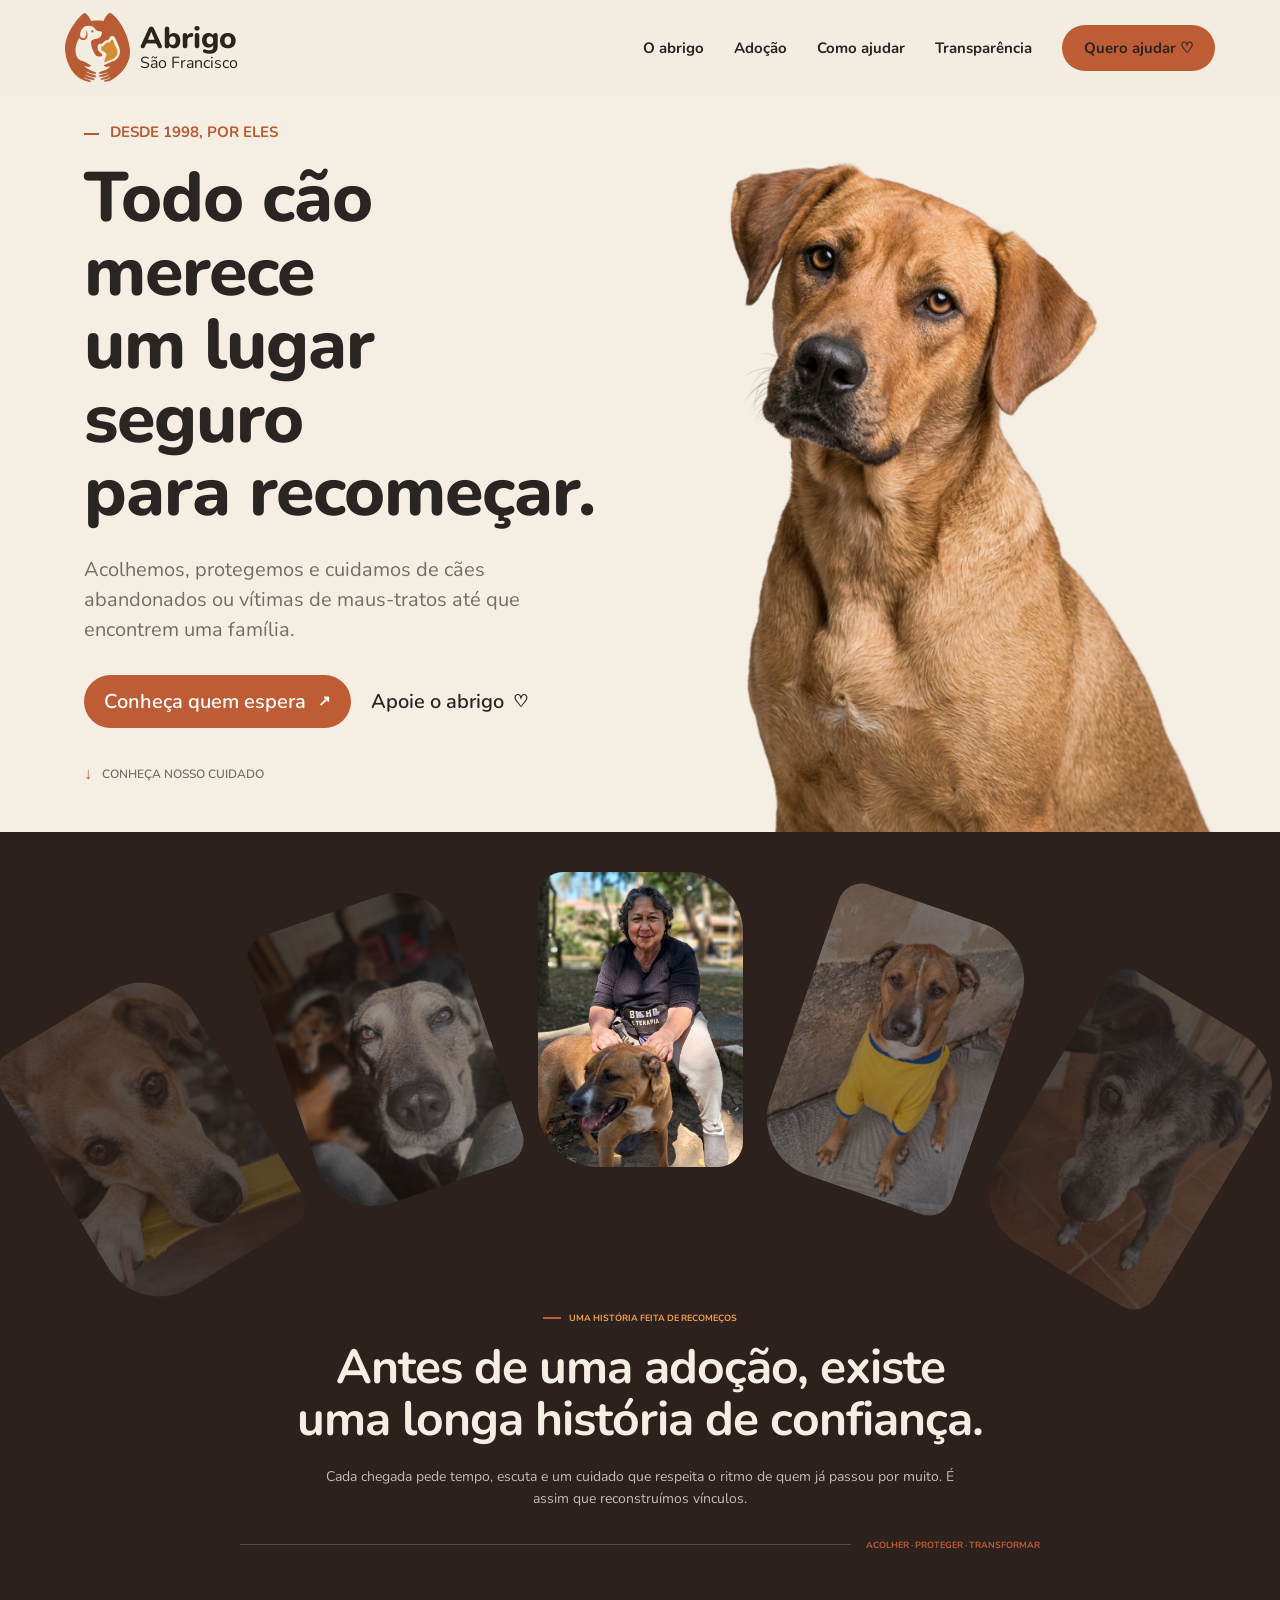
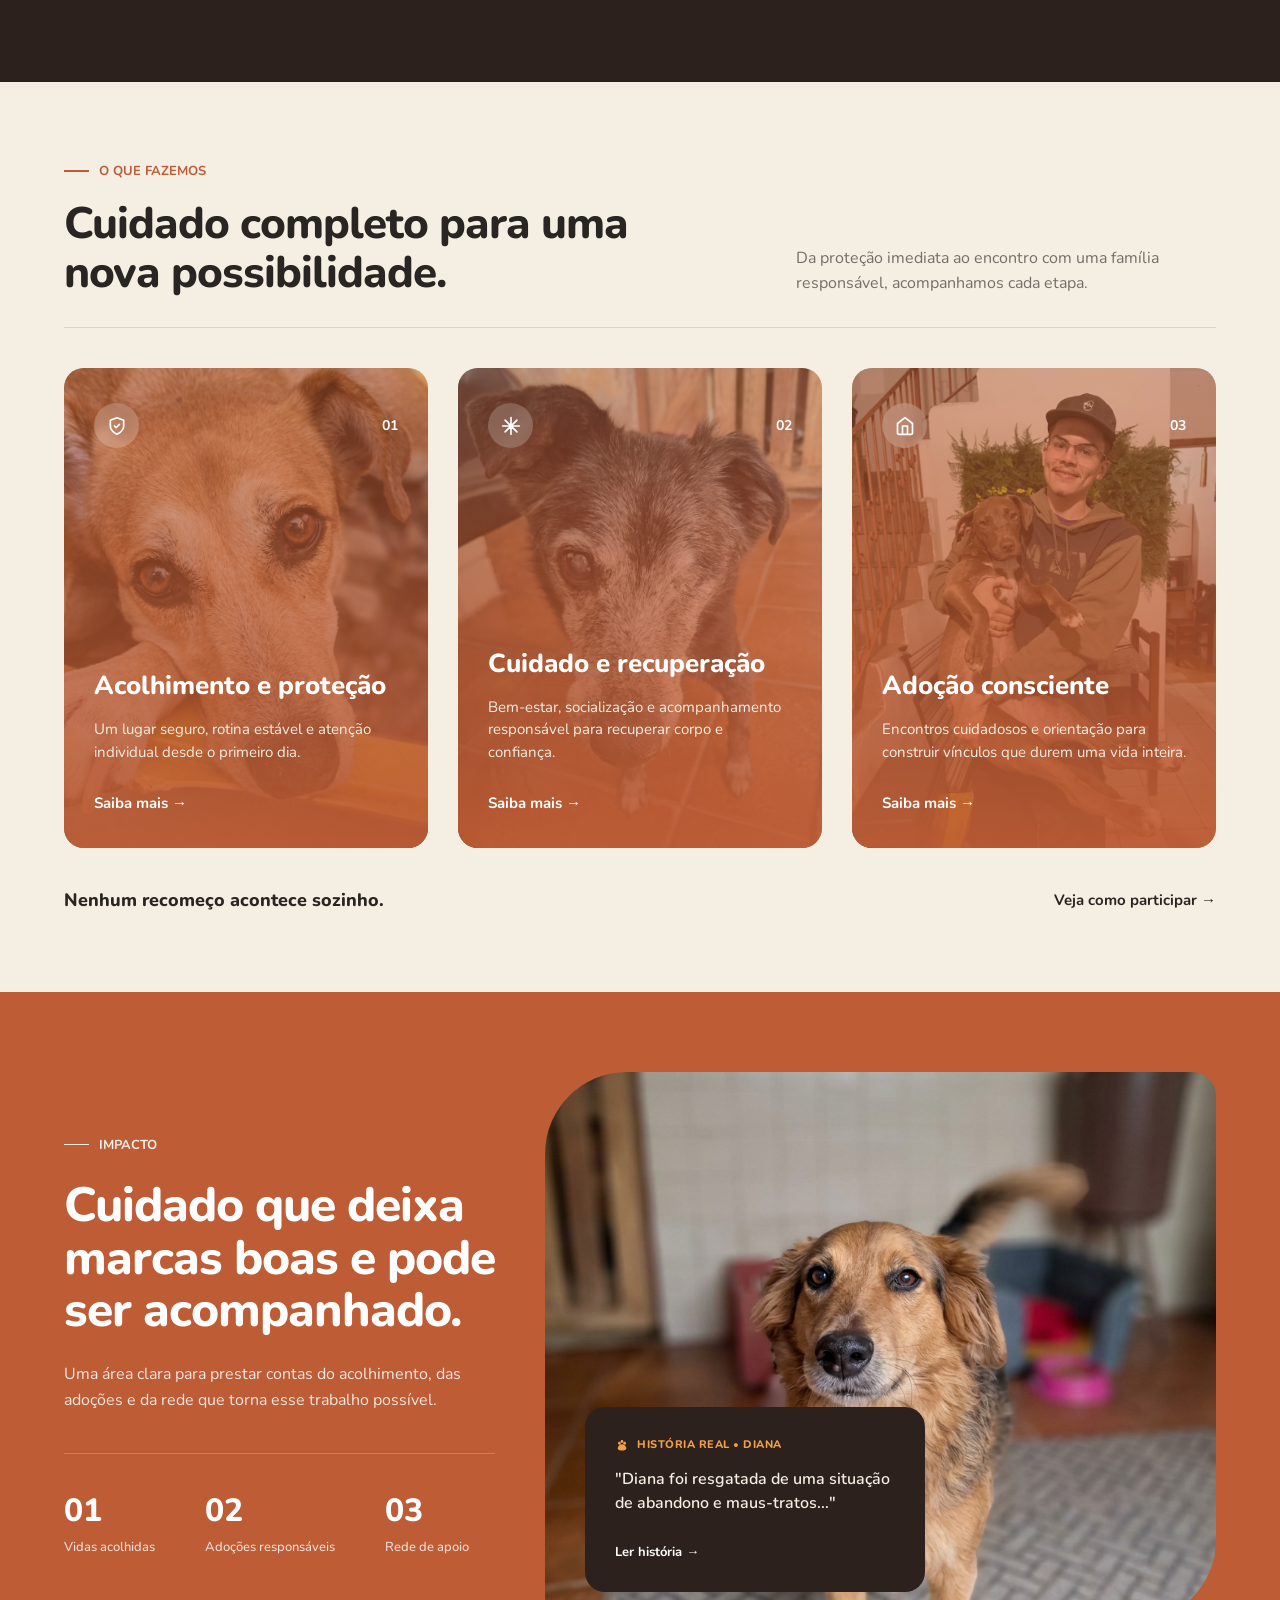
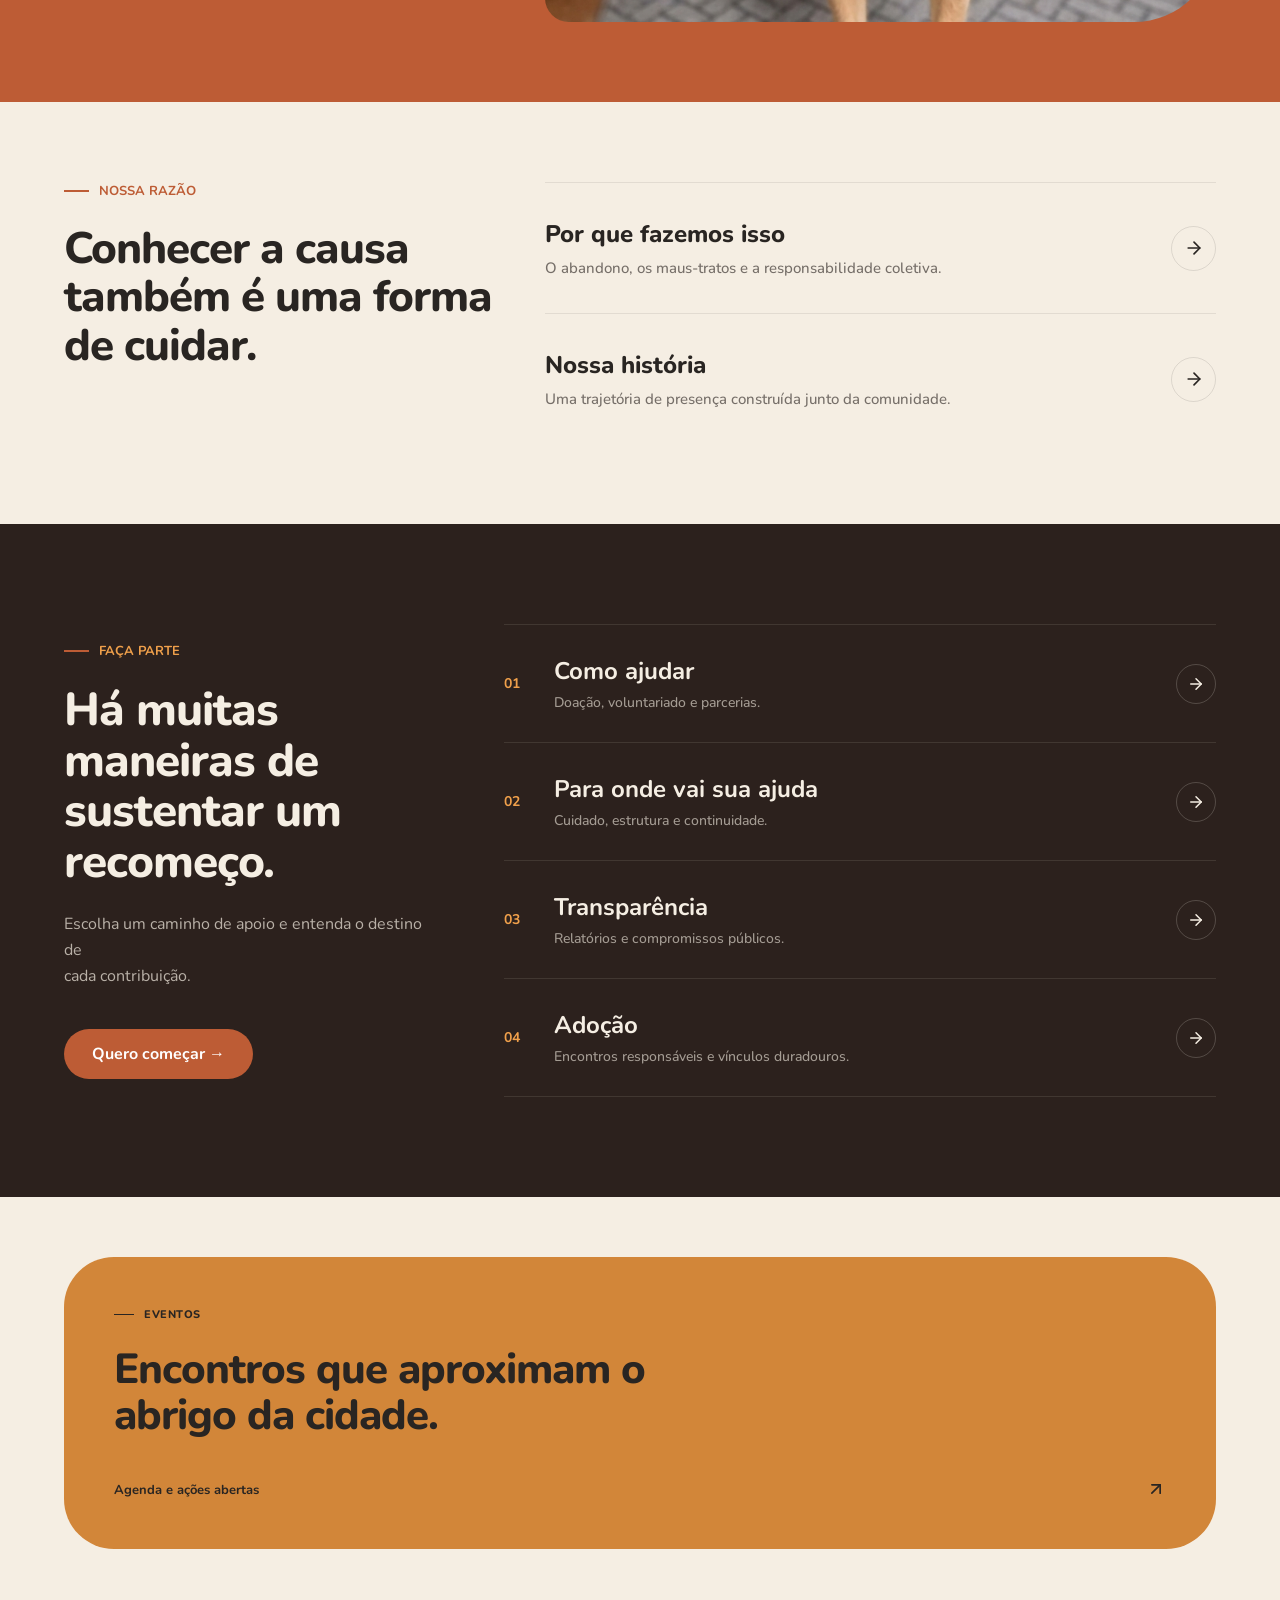
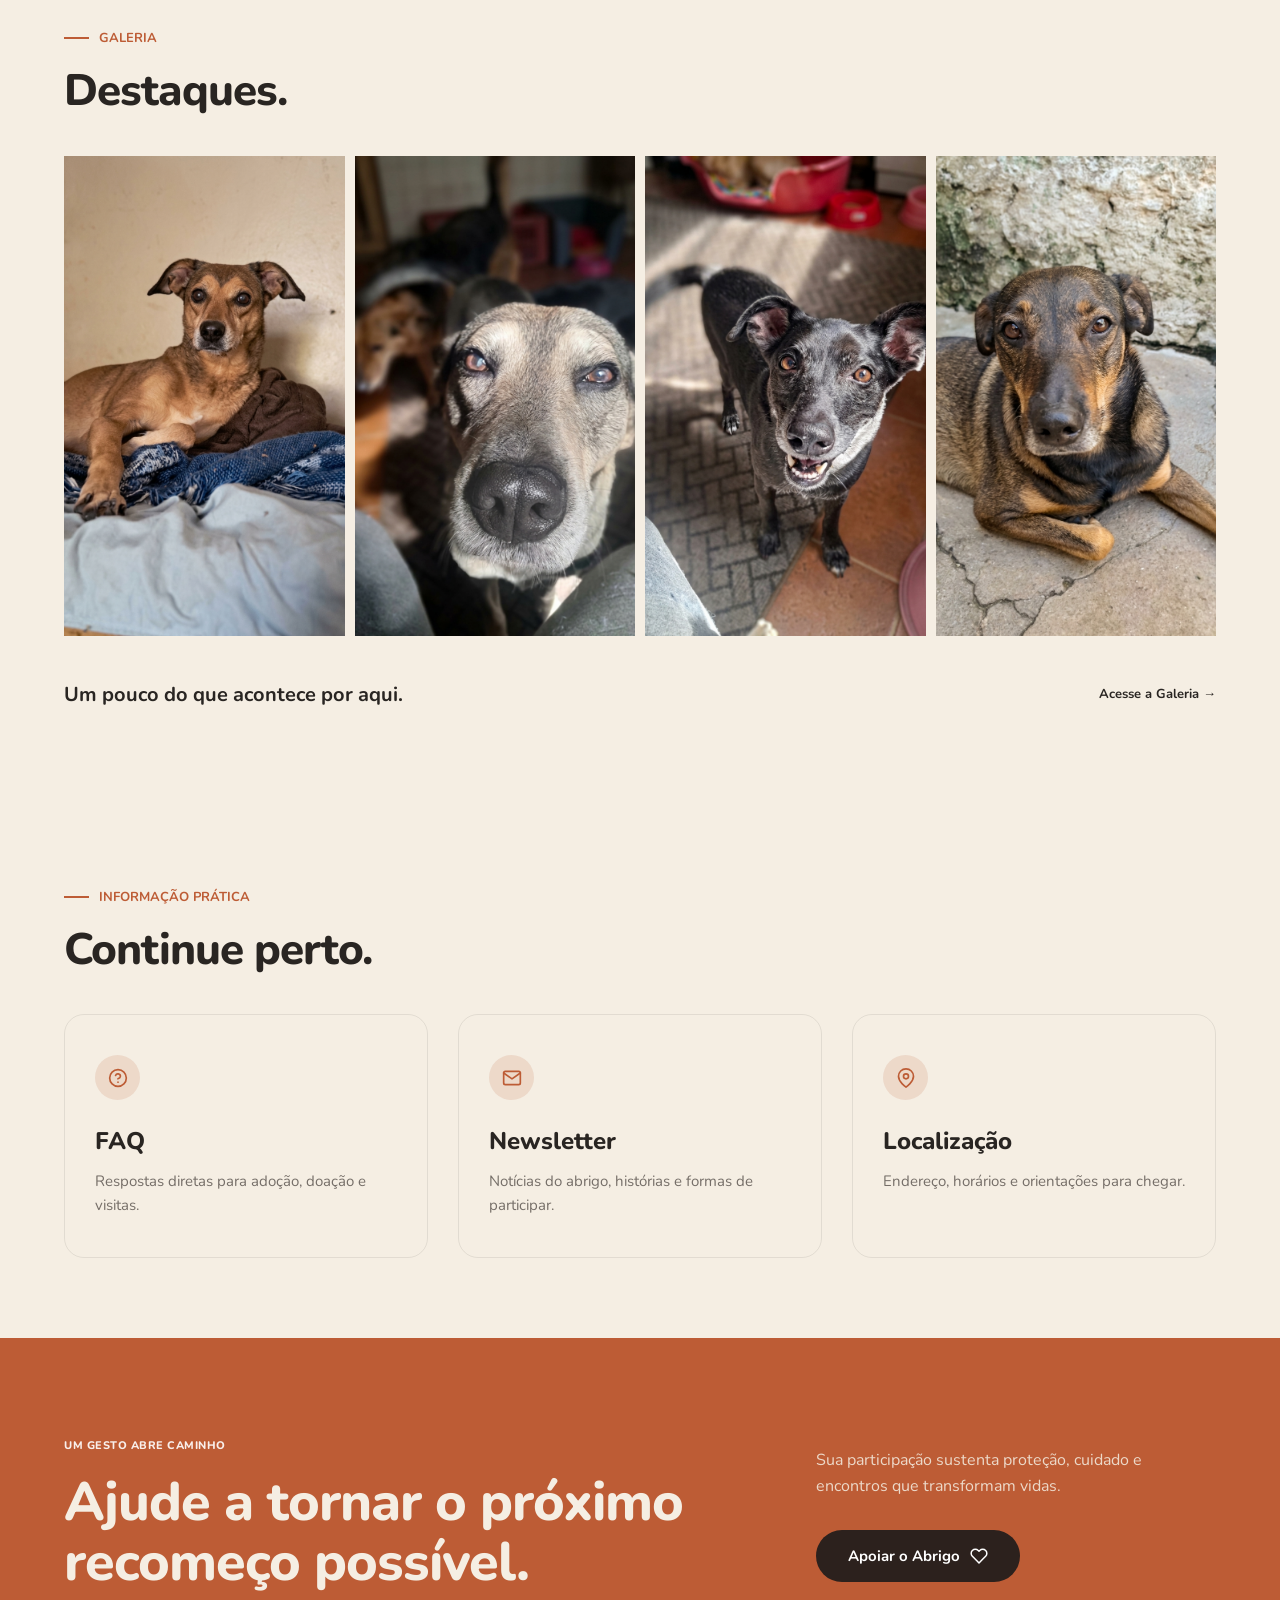
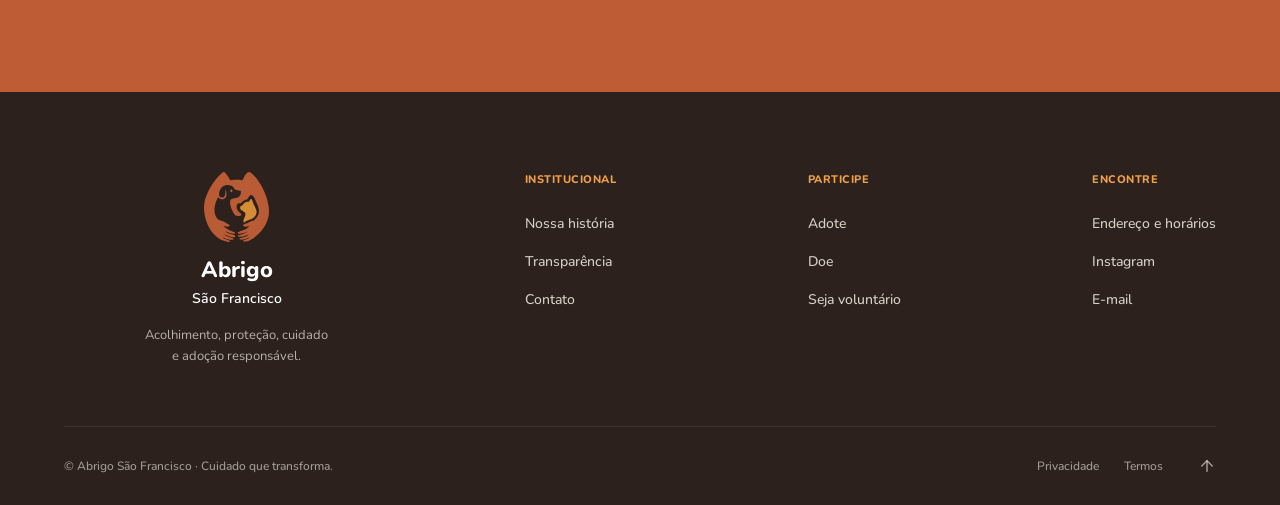
==== commit 7c390801: "ajustes gerais" ====
--- a/index.html
+++ b/index.html
@@ -1,11 +1,11 @@
 <!DOCTYPE html>
-<html lang="en">
+<html lang="pt-BR">
 
 <head>
     <meta charset="UTF-8">
     <meta name="viewport" content="width=device-width, initial-scale=1.0">
 
-    <link rel="stylesheet" href="style.css">
+    <link rel="stylesheet" href="style.css" type="text/css">
     <script src="script.js"></script>
 
     <title>Abrigo São Francisco</title>
@@ -24,6 +24,12 @@
                     <strong>Abrigo</strong>
                     <span>São Francisco</span>
                 </p>
+        </div>
+
+        <div class="menu-toggle" onclick="document.querySelector('.navegacao').classList.toggle('ativa'); this.classList.toggle('ativa');">
+            <span></span>
+            <span></span>
+            <span></span>
         </div>
 
         <nav class="navegacao">
@@ -137,15 +143,15 @@
 
             <div class="fotos-abrigo">
 
-                <img src="imagens/foto 1 secao apoio.jpeg" class="foto-abrigo foto-1" alt="Cachorro acolhido pelo abrigo">
-
-                <img src="imagens/foto 2 secao apoio.jpeg" class="foto-abrigo foto-2" alt="Cachorro acolhido pelo abrigo">
-
-                <img src="imagens/foto 3 secao apoio.jpeg" class="foto-abrigo foto-3" alt="Cachorro acolhido pelo abrigo">
-
-                <img src="imagens/foto 4 secao apoio.jpeg" class="foto-abrigo foto-4" alt="Cachorro acolhido pelo abrigo">
-
-                <img src="imagens/foto 5 secao apoio.jpeg" class="foto-abrigo foto-5" alt="Cachorro acolhido pelo abrigo">
+                <img src="imagens/foto_1_secao_apoio.jpeg" class="foto-abrigo foto-1" alt="Cachorro acolhido pelo abrigo">
+
+                <img src="imagens/foto_2_secao_apoio.jpeg" class="foto-abrigo foto-2" alt="Cachorro acolhido pelo abrigo">
+
+                <img src="imagens/foto_3_secao_apoio.jpeg" class="foto-abrigo foto-3" alt="Cachorro acolhido pelo abrigo">
+
+                <img src="imagens/foto_4_secao_apoio.jpeg" class="foto-abrigo foto-4" alt="Cachorro acolhido pelo abrigo">
+
+                <img src="imagens/foto_5_secao_apoio.jpeg" class="foto-abrigo foto-5" alt="Cachorro acolhido pelo abrigo">
 
             </div>
 
@@ -281,7 +287,7 @@
 
 
     <div class="cont-impacto-dir">
-        <div class="imagem-impacto-bg" style="background-image: url('imagens/foto\ diana.jpeg');">
+        <div class="imagem-impacto-bg" style="background-image: url('imagens/foto_diana.jpeg');">
             
             <div class="card-historia">
                 <div class="tag-historia">
@@ -424,10 +430,10 @@
     </div>
 
     <div class="grid-galeria">
-        <img src="imagens/foto cachorro deitado.jpeg" alt="Cão no abrigo" class="img-galeria">
-        <img src="imagens/foto 2 secao apoio.jpeg" alt="Cão focado" class="img-galeria">
-        <img src="imagens/foto cachorro sol.jpeg" alt="Cão preto a sorrir" class="img-galeria">
-        <img src="imagens/foto deitado chão.jpeg" alt="Cão deitado" class="img-galeria">
+        <img src="imagens/foto_cachorro_deitado.jpeg" alt="Cão no abrigo" class="img-galeria">
+        <img src="imagens/foto_2_secao_apoio.jpeg" alt="Cão focado" class="img-galeria">
+        <img src="imagens/foto_cachorro_sol.jpeg" alt="Cão preto a sorrir" class="img-galeria">
+        <img src="imagens/foto_deitado_chão.jpeg" alt="Cão deitado" class="img-galeria">
     </div>
 
     <div class="rodape-galeria">
--- a/style.css
+++ b/style.css
@@ -1,10 +1,5 @@
-/* ==========================================================================
-   01. VARIÁVEIS GLOBAIS E RESET (Design System)
-========================================================================== */
 @import url('https://fonts.googleapis.com/css2?family=Nunito:wght@400;500;600;700;800&display=swap');
-
-:root {
-    /* Cores da Marca */
+:root  {
     --cor-creme: #f5eee3;
     --cor-laranja: #bd5c35;
     --cor-laranja-hover: #a94f2c;
@@ -12,357 +7,1439 @@
     --cor-branco: #ffffff;
     --cor-texto-escuro: #292522;
     --cor-texto-cinza: #756e68;
-
-    /* Cores de Feedback (Formulários) */
     --cor-sucesso: #10b981;
     --cor-erro: #ef4444;
     --cor-alerta: #f59e0b;
-
-    /* Tipografia (Escala Modular) */
     --fonte-familia: 'Nunito', sans-serif;
     --fonte-sm: 13px;
     --fonte-md: 15px;
     --fonte-lg: 20px;
     --fonte-xl: 32px;
     --fonte-xxl: 48px;
-
-    /* Espaçamento */
     --espaco-sm: 8px;
     --espaco-md: 16px;
     --espaco-lg: 30px;
     --espaco-xl: 60px;
     --espaco-xxl: 100px;
-
-    /* Constantes de Interface */
     --borda-raio-sm: 8px;
     --borda-raio-md: 12px;
     --borda-raio-lg: 30px;
     --transicao-padrao: all 0.3s ease;
 }
-
-* {
+*  {
     margin: 0;
     padding: 0;
     box-sizing: border-box;
 }
-
-html {
+html  {
     scroll-behavior: smooth;
 }
-
-body {
+body  {
     background-color: var(--cor-creme);
     font-family: var(--fonte-familia);
     color: var(--cor-texto-escuro);
 }
-
-main {
-    padding-top: 95px; /* Compensa a navbar fixa */
-}
-
-
-/* ==========================================================================
-   02. COMPONENTES REUTILIZÁVEIS (Modais)
-========================================================================== */
-/* --- Modal "Quero Ajudar" --- */
-.modal-overlay {
-    position: fixed; top: 0; left: 0; width: 100%; height: 100%;
-    background-color: rgba(44, 33, 29, 0.85); z-index: 9999;
-    display: flex; align-items: center; justify-content: center;
-    opacity: 0; visibility: hidden; transition: opacity 0.3s ease, visibility 0.3s ease;
-}
-.modal-overlay.mostrar { opacity: 1; visibility: visible; }
-.modal-conteudo {
-    position: relative; background-color: #f5eee3; width: 90%; max-width: 850px;
-    border-radius: 30px; padding: 60px 50px; box-shadow: 0 20px 50px rgba(0, 0, 0, 0.2);
-    transform: scale(0.95); transition: transform 0.3s ease;
-}
-.modal-overlay.mostrar .modal-conteudo { transform: scale(1); }
-.modal-fechar {
-    position: absolute; top: 30px; right: 30px; background: none; border: none;
-    color: #292522; cursor: pointer; padding: 5px; border-radius: 50%;
+main  {
+    padding-top: 95px;
+}
+.modal-overlay  {
+    position: fixed;
+    top: 0;
+    left: 0;
+    width: 100%;
+    height: 100%;
+    background-color: rgba(44, 33, 29, 0.85);
+    z-index: 9999;
+    display: flex;
+    align-items: center;
+    justify-content: center;
+    opacity: 0;
+    visibility: hidden;
+    transition: opacity 0.3s ease, visibility 0.3s ease;
+}
+.modal-overlay.mostrar  {
+    opacity: 1;
+    visibility: visible;
+}
+.modal-conteudo  {
+    position: relative;
+    background-color: #f5eee3;
+    width: 90%;
+    max-width: 850px;
+    border-radius: 30px;
+    padding: 60px 50px;
+    box-shadow: 0 20px 50px rgba(0, 0, 0, 0.2);
+    transform: scale(0.95);
+    transition: transform 0.3s ease;
+}
+.modal-overlay.mostrar .modal-conteudo  {
+    transform: scale(1);
+}
+.modal-fechar  {
+    position: absolute;
+    top: 30px;
+    right: 30px;
+    background: none;
+    border: none;
+    color: #292522;
+    cursor: pointer;
+    padding: 5px;
+    border-radius: 50%;
     transition: background-color 0.2s ease, color 0.2s ease;
 }
-.modal-fechar:hover { background-color: #bd5c35; color: #ffffff; }
-.modal-cabecalho { text-align: center; margin-bottom: 40px; display: flex; flex-direction: column; align-items: center; }
-.modal-cabecalho h2 { color: #292522; font-size: 38px; font-weight: 800; letter-spacing: -1px; margin-bottom: 15px; }
-.modal-cabecalho p { color: #756e68; font-size: 16px; max-width: 500px; margin: 0; }
-.modal-opcoes { display: grid; grid-template-columns: 1fr 1fr; gap: 30px; }
-.modal-opcao-card {
-    background-color: #ffffff; padding: 40px; border-radius: 20px; border: 1px solid rgba(0,0,0,0.05);
-    text-decoration: none; color: #292522; display: flex; flex-direction: column; align-items: flex-start;
+.modal-fechar:hover  {
+    background-color: #bd5c35;
+    color: #ffffff;
+}
+.modal-cabecalho  {
+    text-align: center;
+    margin-bottom: 40px;
+    display: flex;
+    flex-direction: column;
+    align-items: center;
+}
+.modal-cabecalho h2  {
+    color: #292522;
+    font-size: 38px;
+    font-weight: 800;
+    letter-spacing: -1px;
+    margin-bottom: 15px;
+}
+.modal-cabecalho p  {
+    color: #756e68;
+    font-size: 16px;
+    max-width: 500px;
+    margin: 0;
+}
+.modal-opcoes  {
+    display: grid;
+    grid-template-columns: 1fr 1fr;
+    gap: 30px;
+}
+.modal-opcao-card  {
+    background-color: #ffffff;
+    padding: 40px;
+    border-radius: 20px;
+    border: 1px solid rgba(0,0,0,0.05);
+    text-decoration: none;
+    color: #292522;
+    display: flex;
+    flex-direction: column;
+    align-items: flex-start;
     transition: transform 0.3s ease, box-shadow 0.3s ease;
 }
-.modal-opcao-card:hover { transform: translateY(-5px); box-shadow: 0 15px 35px rgba(0, 0, 0, 0.08); }
-.icone-circulo-modal {
-    width: 60px; height: 60px; border-radius: 50%; background-color: #f5eee3; color: #bd5c35;
-    display: flex; align-items: center; justify-content: center; margin-bottom: 25px;
+.modal-opcao-card:hover  {
+    transform: translateY(-5px);
+    box-shadow: 0 15px 35px rgba(0, 0, 0, 0.08);
+}
+.icone-circulo-modal  {
+    width: 60px;
+    height: 60px;
+    border-radius: 50%;
+    background-color: #f5eee3;
+    color: #bd5c35;
+    display: flex;
+    align-items: center;
+    justify-content: center;
+    margin-bottom: 25px;
     transition: background-color 0.3s ease, color 0.3s ease;
 }
-.modal-opcao-card:hover .icone-circulo-modal { background-color: #bd5c35; color: #ffffff; }
-.modal-opcao-card h3 { font-size: 24px; font-weight: 800; margin-bottom: 10px; }
-.modal-opcao-card p { color: #756e68; font-size: 15px; margin-bottom: 25px; flex-grow: 1; }
-
-@media (max-width: 768px) {
-    .modal-opcoes { grid-template-columns: 1fr; }
-    .modal-conteudo { padding: 40px 30px; max-height: 90vh; overflow-y: auto; }
-    .modal-cabecalho h2 { font-size: 28px; }
-}
-
-
-/* ==========================================================================
-   03. CABEÇALHO (Navbar)
-========================================================================== */
-.nav-bar {
-    width: 100%; height: 95px; padding: 0 65px;
-    background-color: #F3ECE1; display: flex; align-items: center;
-    position: fixed; top: 0; left: 0; z-index: 1000;
-}
-.logo-container { display: flex; align-items: center; gap: 10px; }
-.logotipo { width: 65px; height: auto; display: block; }
-.escritalogo { display: flex; flex-direction: column; margin: 0; color: #2C221E; font-family: 'Nunito', sans-serif; line-height: 1.1; }
-.escritalogo strong { font-size: 30px; font-weight: 800; }
-.escritalogo span { font-size: 16px; font-weight: 400; }
-
-.navegacao { display: flex; align-items: center; margin-left: auto; }
-.abas-nav { list-style: none; display: flex; align-items: center; gap: 30px; }
-.abas-nav li { display: flex; align-items: center; }
-.abas-nav a { color: #292522; text-decoration: none; font-size: 15px; font-weight: 700; white-space: nowrap; transition: color 0.3s ease; }
-.abas-nav a:hover { color: #bd5c35; }
-
-.ajudar-button {
-    background-color: #bd5c35; color: #ffffff !important; padding: 13px 22px;
-    border-radius: 30px; font-size: 15px !important; font-weight: 600 !important;
+.modal-opcao-card:hover .icone-circulo-modal  {
+    background-color: #bd5c35;
+    color: #ffffff;
+}
+.modal-opcao-card h3  {
+    font-size: 24px;
+    font-weight: 800;
+    margin-bottom: 10px;
+}
+.modal-opcao-card p  {
+    color: #756e68;
+    font-size: 15px;
+    margin-bottom: 25px;
+    flex-grow: 1;
+}
+@media (max-width: 768px)  {
+    .modal-opcoes  {
+        grid-template-columns: 1fr;
+    }
+    .modal-conteudo  {
+        padding: 40px 30px;
+        max-height: 90vh;
+        overflow-y: auto;
+    }
+    .modal-cabecalho h2  {
+        font-size: 28px;
+    }
+}
+.nav-bar  {
+    width: 100%;
+    height: 95px;
+    padding: 0 65px;
+    background-color: #F3ECE1;
+    display: flex;
+    align-items: center;
+    position: fixed;
+    top: 0;
+    left: 0;
+    z-index: 1000;
+}
+.logo-container  {
+    display: flex;
+    align-items: center;
+    gap: 10px;
+}
+.logotipo  {
+    width: 65px;
+    height: auto;
+    display: block;
+}
+.escritalogo  {
+    display: flex;
+    flex-direction: column;
+    margin: 0;
+    color: #2C221E;
+    font-family: 'Nunito', sans-serif;
+    line-height: 1.1;
+}
+.escritalogo strong  {
+    font-size: 30px;
+    font-weight: 800;
+}
+.escritalogo span  {
+    font-size: 16px;
+    font-weight: 400;
+}
+.navegacao  {
+    display: flex;
+    align-items: center;
+    margin-left: auto;
+}
+.abas-nav  {
+    list-style: none;
+    display: flex;
+    align-items: center;
+    gap: 30px;
+}
+.abas-nav li  {
+    display: flex;
+    align-items: center;
+}
+.abas-nav a  {
+    color: #292522;
+    text-decoration: none;
+    font-size: 15px;
+    font-weight: 700;
+    white-space: nowrap;
+    transition: color 0.3s ease;
+}
+.abas-nav a:hover  {
+    color: #bd5c35;
+}
+.ajudar-button  {
+    background-color: #bd5c35;
+    color: #ffffff;
+    padding: 13px 22px;
+    border-radius: 30px;
+    font-size: 15px;
+    font-weight: 600;
     transition: background-color 0.3s ease, transform 0.3s ease;
 }
-.ajudar-button:hover { background-color: #a94f2c; transform: translateY(-2px); }
-
-
-/* ==========================================================================
-   04. PÁGINA: HOME E GERAL
-========================================================================== */
-/* --- Hero Institucional --- */
-.secao-inicio { height: auto; min-height: 0; padding: 60px 5% 0; background-color: #f5eee3; display: flex; align-items: flex-end; justify-content: space-between; overflow: hidden; }
-.cont-inicio { width: 48%; padding-left: 20px; align-self: center; transform: translateY(-40px); }
-.subtitulo-inicio { margin-bottom: 20px; color: #B85B35; font-size: 15px; font-weight: 700; }
-.subtitulo-inicio span { display: inline-block; width: 15px; height: 2px; margin-right: 7px; background-color: #B85B35; vertical-align: middle; }
-.cont-inicio h1 { margin-bottom: 25px; color: #292522; font-size: 70px; font-weight: 800; line-height: 1.05; letter-spacing: -1px; }
-.desc-inicio { max-width: 450px; margin-bottom: 30px; color: #756e68; font-size: 20px; line-height: 1.5; }
-.botoes-inicio { display: flex; align-items: center; gap: 20px; }
-.quem-espera { display: flex; align-items: center; gap: 12px; padding: 13px 20px; background-color: #bd5c35; color: #ffffff; border-radius: 30px; text-decoration: none; font-size: 20px; font-weight: 600; transition: 0.3s ease; }
-.quem-espera span { font-size: 15px; }
-.quem-espera:hover { background-color: #a94f2c; transform: translateY(-2px); }
-.apoie-abrigo { display: flex; align-items: center; gap: 9px; color: #292522; text-decoration: none; font-size: 20px; font-weight: 600; transition: color 0.3s ease; }
-.apoie-abrigo span { font-size: 17px; }
-.apoie-abrigo:hover { color: #bd5c35; }
-.explorar-cuidado { display: inline-flex; align-items: center; gap: 10px; margin-top: 35px; color: #756e68; text-decoration: none; font-size: 12px; font-weight: 600; }
-.explorar-cuidado span { color: #bd5c35; font-size: 16px; }
-.img-scooby { position: relative; width: 55%; height: auto; display: flex; align-items: flex-end; justify-content: center; align-self: flex-end; }
-.img-scooby > img { width: 100%; max-width: 700px; height: auto; display: block; }
-
-/* --- Secção: O Abrigo --- */
-.secao-abrigo { min-height: 850px; padding: 0 0 80px; background-color: #2c211d; color: #f5eee3; overflow: hidden; }
-.fotos-abrigo { width: 100%; height: 480px; display: flex; justify-content: center; align-items: flex-start; gap: 30px; overflow: hidden; }
-.foto-abrigo { width: 205px; height: 295px; object-fit: cover; border-radius: 25px 60px 25px 60px; display: block; flex-shrink: 0; }
-.foto-1 { margin-top: 160px; transform: rotate(-31deg); opacity: 0.25; }
-.foto-2 { margin-top: 70px; transform: rotate(-19deg); opacity: 0.50; margin-right: 20px; }
-.foto-3 { margin-top: 40px; transform: rotate(0deg); opacity: 1; }
-.foto-4 { margin-top: 70px; transform: rotate(19deg); opacity: 0.50; margin-left: 20px; }
-.foto-5 { margin-top: 160px; transform: rotate(31deg); opacity: 0.25; }
-.conteudo-abrigo { width: 100%; max-width: 850px; margin: 0 auto; padding: 0 25px; text-align: center; }
-.subtitulo-abrigo { display: flex; align-items: center; justify-content: center; gap: 8px; margin-bottom: 18px; color: #f0a04b; font-size: 9px; font-weight: 700; }
-.subtitulo-abrigo span { width: 18px; height: 2px; background-color: #bd5c35; display: block; }
-.conteudo-abrigo h2 { margin-bottom: 20px; color: #f5eee3; font-size: 48px; font-weight: 700; line-height: 1.08; letter-spacing: -1px; }
-.desc-abrigo { max-width: 650px; margin: 0 auto; color: #c7bbb3; font-size: 14px; line-height: 1.6; }
-.frase-abrigo { width: 100%; margin-top: 28px; display: flex; align-items: center; gap: 15px; }
-.frase-abrigo span { height: 1px; flex: 1; background-color: #584b45; }
-.frase-abrigo p { margin: 0; color: #bd5c35; font-size: 9px; font-weight: 700; white-space: nowrap; }
-
-/* --- Secção: O que Fazemos --- */
-.secao-fazemos { width: 100%; padding: 80px 5%; background-color: #f5eee3; display: flex; flex-direction: column; }
-.header-fazemos { display: flex; justify-content: space-between; align-items: flex-end; padding-bottom: 30px; margin-bottom: 40px; border-bottom: 1px solid #dcd3c6; }
-.titulos-fazemos { width: 50%; }
-.subtitulo-fazemos { display: flex; align-items: center; gap: 10px; margin-bottom: 20px; color: #bd5c35; font-size: 13px; font-weight: 700; }
-.subtitulo-fazemos span { width: 25px; height: 2px; background-color: #bd5c35; }
-.titulos-fazemos h2 { color: #292522; font-size: 44px; font-weight: 800; line-height: 1.1; letter-spacing: -1px; }
-.desc-fazemos { width: 40%; max-width: 420px; color: #756e68; font-size: 16px; line-height: 1.6; }
-.grid-cards-fazemos { display: grid; grid-template-columns: repeat(3, 1fr); gap: 30px; margin-bottom: 40px; }
-.card-fazemos { position: relative; height: 480px; border-radius: 20px; overflow: hidden; background-size: cover; background-position: center; display: flex; flex-direction: column; justify-content: space-between; padding: 35px 30px; }
-.card-fazemos::before { content: ""; position: absolute; top: 0; left: 0; width: 100%; height: 100%; background: linear-gradient(180deg, rgba(189, 92, 53, 0.45) 0%, rgba(189, 92, 53, 0.95) 100%); z-index: 1; }
-.bg-card-1 { background-image: url('imagens/foto 1 secao apoio.jpeg'); }
-.bg-card-2 { background-image: url('imagens/foto 5 secao apoio.jpeg'); }
-.bg-card-3 { background-image: url('imagens/foto homem segurando cachorro.jpeg'); }
-.conteudo-card { position: relative; z-index: 2; height: 100%; display: flex; flex-direction: column; justify-content: space-between; color: #ffffff; }
-.topo-card { display: flex; justify-content: space-between; align-items: center; }
-.icone-card { width: 45px; height: 45px; border-radius: 50%; background-color: rgba(255, 255, 255, 0.2); backdrop-filter: blur(5px); display: flex; align-items: center; justify-content: center; }
-.numero-card { font-size: 14px; font-weight: 700; }
-.base-card h3 { margin-bottom: 15px; font-size: 26px; font-weight: 800; }
-.base-card p { margin-bottom: 30px; color: #f5eee3; font-size: 15px; line-height: 1.5; }
-.link-card { display: flex; align-items: center; gap: 8px; color: #ffffff; text-decoration: none; font-size: 15px; font-weight: 700; transition: transform 0.3s ease; }
-.link-card:hover { transform: translateX(5px); }
-.rodape-fazemos { display: flex; justify-content: space-between; align-items: center; }
-.rodape-fazemos p { color: #292522; font-size: 18px; font-weight: 800; }
-.link-rodape-fazemos { display: flex; align-items: center; gap: 8px; color: #292522; text-decoration: none; font-size: 15px; font-weight: 700; transition: color 0.3s ease; }
-.link-rodape-fazemos:hover { color: #bd5c35; }
-
-/* --- Secção: Impacto --- */
-.secao-impacto { width: 100%; padding: 80px 5%; background-color: #bd5c35; display: flex; justify-content: space-between; align-items: center; gap: 50px; }
-.cont-impacto-esq { width: 45%; color: #ffffff; }
-.subtitulo-impacto { display: flex; align-items: center; gap: 10px; margin-bottom: 25px; color: rgba(255, 255, 255, 0.9); font-size: 13px; font-weight: 700; text-transform: uppercase; }
-.subtitulo-impacto span { width: 25px; height: 1px; background-color: rgba(255, 255, 255, 0.9); }
-.cont-impacto-esq h2 { margin-bottom: 25px; font-size: 48px; font-weight: 800; line-height: 1.1; letter-spacing: -1px; }
-.cont-impacto-esq p { max-width: 450px; margin-bottom: 40px; color: rgba(255, 255, 255, 0.85); font-size: 16px; line-height: 1.6; }
-.linha-divisoria-impacto { width: 100%; max-width: 450px; height: 1px; margin-bottom: 35px; background-color: rgba(255, 255, 255, 0.2); }
-.stats-impacto { display: flex; gap: 50px; }
-.stat-item h3 { margin-bottom: 5px; font-size: 32px; font-weight: 800; }
-.stat-item p { margin: 0; color: rgba(255, 255, 255, 0.8); font-size: 13px; font-weight: 500; }
-.cont-impacto-dir { width: 70%; }
-.imagem-impacto-bg { position: relative; width: 100%; height: 550px; border-radius: 82px 24px; background-size: cover; background-position: center; background-repeat: no-repeat; }
-.card-historia { position: absolute; bottom: 30px; left: 40px; width: 340px; padding: 30px; background-color: #2c211d; border-radius: 20px; color: #f5eee3; }
-.tag-historia { display: flex; align-items: center; gap: 8px; margin-bottom: 15px; color: #f0a04b; font-size: 11px; font-weight: 800; letter-spacing: 0.5px; }
-.card-historia p { margin-bottom: 25px; font-size: 16px; font-weight: 600; line-height: 1.5; }
-.link-historia { color: #ffffff; text-decoration: none; font-size: 13px; font-weight: 700; transition: color 0.3s ease; }
-.link-historia:hover { color: #f0a04b; }
-@media (max-width: 1024px) {
-    .card-historia { left: 20px; width: calc(100% - 40px); }
-}
-
-/* --- Secção: Nossa Razão --- */
-.secao-razao { width: 100%; padding: 80px 5%; background-color: #f5eee3; display: flex; justify-content: space-between; align-items: flex-start; gap: 50px; }
-.cont-razao-esq { width: 45%; }
-.subtitulo-razao { display: flex; align-items: center; gap: 10px; margin-bottom: 25px; color: #bd5c35; font-size: 13px; font-weight: 700; text-transform: uppercase; }
-.subtitulo-razao span { width: 25px; height: 2px; background-color: #bd5c35; }
-.cont-razao-esq h2 { color: #292522; font-size: 44px; font-weight: 800; line-height: 1.1; letter-spacing: -1px; }
-.cont-razao-dir { width: 70%; display: flex; flex-direction: column; }
-.item-razao { display: flex; justify-content: space-between; align-items: center; padding: 35px 0; border-top: 1px solid rgba(0, 0, 0, 0.08); color: inherit; text-decoration: none; transition: opacity 0.3s ease; }
-.item-razao:hover { opacity: 0.8; }
-.textos-item-razao h3 { margin-bottom: 8px; color: #292522; font-size: 24px; font-weight: 800; }
-.textos-item-razao p { color: #756e68; font-size: 15px; font-weight: 500; }
-.icone-seta-razao { width: 45px; height: 45px; border-radius: 50%; border: 1px solid rgba(0, 0, 0, 0.1); display: flex; align-items: center; justify-content: center; color: #292522; transition: all 0.3s ease; }
-.item-razao:hover .icone-seta-razao { background-color: #bd5c35; border-color: #bd5c35; color: #ffffff; }
-@media (max-width: 900px) {
-    .secao-razao { flex-direction: column; gap: 40px; }
-    .cont-razao-esq, .cont-razao-dir { width: 100%; }
-}
-
-/* --- Secção: Faça Parte --- */
-.secao-faca-parte { width: 100%; padding: 100px 5%; background-color: #2c211d; display: flex; justify-content: space-between; align-items: center; gap: 60px; }
-.cont-parte-esq { width: 40%; }
-.subtitulo-parte { display: flex; align-items: center; gap: 10px; margin-bottom: 25px; color: #f0a04b; font-size: 13px; font-weight: 700; text-transform: uppercase; }
-.subtitulo-parte span { width: 25px; height: 2px; background-color: #bd5c35; }
-.cont-parte-esq h2 { margin-bottom: 25px; color: #f5eee3; font-size: 46px; font-weight: 800; line-height: 1.1; letter-spacing: -1px; }
-.cont-parte-esq p { margin-bottom: 40px; color: rgba(245, 238, 227, 0.7); font-size: 16px; line-height: 1.6; }
-.btn-comecar { display: inline-flex; align-items: center; gap: 10px; padding: 14px 28px; background-color: #bd5c35; color: #ffffff; border-radius: 30px; text-decoration: none; font-size: 16px; font-weight: 700; transition: background-color 0.3s ease, transform 0.3s ease; }
-.btn-comecar:hover { background-color: #a94f2c; transform: translateY(-2px); }
-.cont-parte-dir { width: 75%; display: flex; flex-direction: column; }
-.item-parte { display: flex; align-items: center; padding: 30px 0; border-top: 1px solid rgba(245, 238, 227, 0.1); color: inherit; text-decoration: none; transition: background-color 0.3s ease; }
-.item-parte.ult { border-bottom: 1px solid rgba(245, 238, 227, 0.1); }
-.item-parte:hover { background-color: rgba(255, 255, 255, 0.02); }
-.num-parte { width: 50px; color: #f0a04b; font-size: 14px; font-weight: 700; }
-.textos-item-parte { flex: 1; }
-.textos-item-parte h3 { margin-bottom: 6px; color: #f5eee3; font-size: 24px; font-weight: 700; }
-.textos-item-parte p { color: rgba(245, 238, 227, 0.6); font-size: 14px; font-weight: 500; }
-.icone-seta-parte { width: 40px; height: 40px; border-radius: 50%; border: 1px solid rgba(245, 238, 227, 0.2); display: flex; align-items: center; justify-content: center; color: #f5eee3; transition: all 0.3s ease; }
-.item-parte:hover .icone-seta-parte { background-color: #bd5c35; border-color: #bd5c35; color: #ffffff; }
-@media (max-width: 950px) {
-    .secao-faca-parte { flex-direction: column; align-items: flex-start; gap: 50px; padding: 60px 5%; }
-    .cont-parte-esq, .cont-parte-dir { width: 100%; }
-}
-
-/* --- Secção: Eventos --- */
-.secao-eventos { width: 100%; padding: 60px 5% 20px; background-color: #f5eee3; }
-.banner-eventos { width: 100%; padding: 50px; background-color: #d28639; border-radius: 50px; display: flex; flex-direction: column; justify-content: space-between; min-height: 280px; }
-.subtitulo-banner { display: flex; align-items: center; gap: 10px; margin-bottom: 25px; color: #292522; font-size: 11px; font-weight: 800; text-transform: uppercase; letter-spacing: 0.5px; }
-.subtitulo-banner span { width: 20px; height: 1px; background-color: #292522; }
-.conteudo-banner h2 { max-width: 650px; color: #292522; font-size: 42px; font-weight: 800; line-height: 1.1; letter-spacing: -1px; }
-.link-banner { display: flex; justify-content: space-between; align-items: flex-end; margin-top: 40px; color: #292522; text-decoration: none; font-size: 13px; font-weight: 700; transition: opacity 0.3s ease; }
-.link-banner:hover { opacity: 0.7; }
-
-/* --- Secção: Galeria --- */
-.secao-galeria { width: 100%; padding: 60px 5% 100px; background-color: #f5eee3; }
-.header-galeria { margin-bottom: 40px; }
-.subtitulo-galeria { display: flex; align-items: center; gap: 10px; margin-bottom: 20px; color: #bd5c35; font-size: 13px; font-weight: 700; text-transform: uppercase; }
-.subtitulo-galeria span { width: 25px; height: 2px; background-color: #bd5c35; }
-.header-galeria h2 { color: #292522; font-size: 44px; font-weight: 800; line-height: 1.1; letter-spacing: -1px; }
-.grid-galeria { display: grid; grid-template-columns: repeat(4, 1fr); gap: 10px; margin-bottom: 45px; }
-.img-galeria { width: 100%; height: 480px; object-fit: cover; }
-.rodape-galeria { display: flex; justify-content: space-between; align-items: center; }
-.rodape-galeria p { color: #292522; font-size: 20px; font-weight: 700; }
-.link-rodape-galeria { display: flex; align-items: center; gap: 8px; color: #292522; text-decoration: none; font-size: 13px; font-weight: 700; transition: color 0.3s ease; }
-.link-rodape-galeria:hover { color: #bd5c35; }
-@media (max-width: 950px) {
-    .grid-galeria { grid-template-columns: repeat(2, 1fr); gap: 15px; }
-    .img-galeria { height: 350px; }
-    .rodape-galeria { flex-direction: column; align-items: flex-start; gap: 20px; }
-}
-@media (max-width: 600px) {
-    .grid-galeria { grid-template-columns: 1fr; }
-}
-
-/* --- Secção: Informação Prática --- */
-.secao-informacao { width: 100%; padding: 80px 5%; background-color: #f5eee3; }
-.header-informacao { margin-bottom: 40px; }
-.subtitulo-informacao { display: flex; align-items: center; gap: 10px; margin-bottom: 20px; color: #bd5c35; font-size: 13px; font-weight: 700; text-transform: uppercase; }
-.subtitulo-informacao span { width: 25px; height: 2px; background-color: #bd5c35; }
-.header-informacao h2 { color: #292522; font-size: 44px; font-weight: 800; line-height: 1.1; letter-spacing: -1px; }
-.grid-informacao { display: grid; grid-template-columns: repeat(3, 1fr); gap: 30px; }
-.card-info { padding: 40px 30px; border: 1px solid rgba(0, 0, 0, 0.08); border-radius: 20px; background-color: transparent; transition: transform 0.3s ease, box-shadow 0.3s ease; }
-.card-info:hover { transform: translateY(-5px); box-shadow: 0 10px 30px rgba(0, 0, 0, 0.05); background-color: #ffffff; }
-.icone-info { width: 45px; height: 45px; margin-bottom: 25px; border-radius: 50%; background-color: rgba(189, 92, 53, 0.15); display: flex; align-items: center; justify-content: center; color: #bd5c35; }
-.card-info h3 { margin-bottom: 12px; color: #292522; font-size: 24px; font-weight: 800; }
-.card-info p { color: #756e68; font-size: 15px; line-height: 1.6; }
-
-/* --- Secção: Call To Action (CTA) --- */
-.secao-cta { width: 100%; padding: 100px 5%; background-color: #bd5c35; display: flex; justify-content: space-between; align-items: center; gap: 60px; }
-.cta-esq { width: 55%; }
-.subtitulo-cta { margin-bottom: 20px; color: rgba(255, 255, 255, 0.9); font-size: 11px; font-weight: 800; text-transform: uppercase; letter-spacing: 0.5px; }
-.cta-esq h2 { color: #f5eee3; font-size: 54px; font-weight: 800; line-height: 1.1; letter-spacing: -1px; }
-.cta-dir { width: 40%; max-width: 400px; display: flex; flex-direction: column; align-items: flex-start; }
-.cta-dir p { margin-bottom: 30px; color: rgba(245, 238, 227, 0.85); font-size: 16px; line-height: 1.6; }
-.btn-apoiar { display: inline-flex; align-items: center; gap: 10px; padding: 16px 32px; background-color: #2c211d; color: #ffffff; border-radius: 40px; text-decoration: none; font-size: 15px; font-weight: 700; transition: background-color 0.3s ease, transform 0.3s ease; }
-.btn-apoiar:hover { background-color: #1a1311; transform: translateY(-2px); }
-@media (max-width: 950px) {
-    .grid-informacao { grid-template-columns: 1fr; gap: 20px; }
-    .secao-cta { flex-direction: column; align-items: flex-start; gap: 40px; padding: 60px 5%; }
-    .cta-esq, .cta-dir { width: 100%; max-width: 100%; }
-    .cta-esq h2 { font-size: 40px; }
-}
-
-
-/* ==========================================================================
-   05. RODAPÉ (FOOTER)
-========================================================================== */
-.rodape-site { width: 100%; padding: 80px 5% 30px; background-color: #2c211d; color: #f5eee3; }
-.conteudo-rodape { display: flex; justify-content: space-between; align-items: flex-start; gap: 40px; }
-.coluna-marca { width: 30%; display: flex; flex-direction: column; align-items: center; text-align: center; }
-.logo-rodape { margin-bottom: 15px; }
-.coluna-marca h3 { margin-bottom: 15px; color: #ffffff; font-size: 22px; font-weight: 800; line-height: 1.2; }
-.coluna-marca h3 span { font-size: 14px; font-weight: 600; }
-.coluna-marca p { color: rgba(245, 238, 227, 0.7); font-size: 13px; line-height: 1.6; }
-
-.colunas-links { width: 60%; display: flex; justify-content: space-between; gap: 30px; }
-.coluna-nav h4 { margin-bottom: 25px; color: #f0a04b; font-size: 11px; font-weight: 800; text-transform: uppercase; letter-spacing: 0.5px; }
-.coluna-nav ul { list-style: none; padding: 0; margin: 0; }
-.coluna-nav li { margin-bottom: 16px; }
-.coluna-nav a { color: rgba(245, 238, 227, 0.85); text-decoration: none; font-size: 14px; font-weight: 500; transition: color 0.3s ease; }
-.coluna-nav a:hover { color: #f0a04b; }
-
-.linha-divisoria-rodape { width: 100%; height: 1px; margin: 60px 0 30px; background-color: rgba(245, 238, 227, 0.08); }
-.rodape-inferior { display: flex; justify-content: space-between; align-items: center; }
-.rodape-inferior p { color: rgba(245, 238, 227, 0.6); font-size: 12px; font-weight: 500; }
-.links-inferiores { display: flex; align-items: center; gap: 25px; }
-.links-inferiores a { color: rgba(245, 238, 227, 0.6); text-decoration: none; font-size: 12px; font-weight: 500; transition: color 0.3s ease; }
-.links-inferiores a:hover { color: #ffffff; }
-.btn-voltar-topo { display: flex; align-items: center; justify-content: center; margin-left: 10px; color: rgba(245, 238, 227, 0.8); }
-
-@media (max-width: 900px) {
-    .conteudo-rodape { flex-direction: column; align-items: center; gap: 50px; }
-    .coluna-marca { width: 100%; }
-    .colunas-links { width: 100%; flex-wrap: wrap; justify-content: space-between; }
-    .coluna-nav { width: 45%; margin-bottom: 20px; }
-    .rodape-inferior { flex-direction: column; gap: 20px; text-align: center; }
-}
-
-@media (max-width: 500px) {
-    .coluna-nav { width: 100%; text-align: center; }
+.ajudar-button:hover  {
+    background-color: #a94f2c;
+    transform: translateY(-2px);
+}
+.secao-inicio  {
+    height: auto;
+    min-height: 0;
+    padding: 60px 5% 0;
+    background-color: #f5eee3;
+    display: flex;
+    align-items: flex-end;
+    justify-content: space-between;
+    overflow: hidden;
+}
+.cont-inicio  {
+    width: 48%;
+    padding-left: 20px;
+    align-self: center;
+    transform: translateY(-40px);
+}
+.subtitulo-inicio  {
+    margin-bottom: 20px;
+    color: #B85B35;
+    font-size: 15px;
+    font-weight: 700;
+}
+.subtitulo-inicio span  {
+    display: inline-block;
+    width: 15px;
+    height: 2px;
+    margin-right: 7px;
+    background-color: #B85B35;
+    vertical-align: middle;
+}
+.cont-inicio h1  {
+    margin-bottom: 25px;
+    color: #292522;
+    font-size: 70px;
+    font-weight: 800;
+    line-height: 1.05;
+    letter-spacing: -1px;
+}
+.desc-inicio  {
+    max-width: 450px;
+    margin-bottom: 30px;
+    color: #756e68;
+    font-size: 20px;
+    line-height: 1.5;
+}
+.botoes-inicio  {
+    display: flex;
+    align-items: center;
+    gap: 20px;
+}
+.quem-espera  {
+    display: flex;
+    align-items: center;
+    gap: 12px;
+    padding: 13px 20px;
+    background-color: #bd5c35;
+    color: #ffffff;
+    border-radius: 30px;
+    text-decoration: none;
+    font-size: 20px;
+    font-weight: 600;
+    transition: 0.3s ease;
+}
+.quem-espera span  {
+    font-size: 15px;
+}
+.quem-espera:hover  {
+    background-color: #a94f2c;
+    transform: translateY(-2px);
+}
+.apoie-abrigo  {
+    display: flex;
+    align-items: center;
+    gap: 9px;
+    color: #292522;
+    text-decoration: none;
+    font-size: 20px;
+    font-weight: 600;
+    transition: color 0.3s ease;
+}
+.apoie-abrigo span  {
+    font-size: 17px;
+}
+.apoie-abrigo:hover  {
+    color: #bd5c35;
+}
+.explorar-cuidado  {
+    display: inline-flex;
+    align-items: center;
+    gap: 10px;
+    margin-top: 35px;
+    color: #756e68;
+    text-decoration: none;
+    font-size: 12px;
+    font-weight: 600;
+}
+.explorar-cuidado span  {
+    color: #bd5c35;
+    font-size: 16px;
+}
+.img-scooby  {
+    position: relative;
+    width: 55%;
+    height: auto;
+    display: flex;
+    align-items: flex-end;
+    justify-content: center;
+    align-self: flex-end;
+}
+.img-scooby > img  {
+    width: 100%;
+    max-width: 700px;
+    height: auto;
+    display: block;
+}
+.secao-abrigo  {
+    min-height: 850px;
+    padding: 0 0 80px;
+    background-color: #2c211d;
+    color: #f5eee3;
+    overflow: hidden;
+}
+.fotos-abrigo  {
+    width: 100%;
+    height: 480px;
+    display: flex;
+    justify-content: center;
+    align-items: flex-start;
+    gap: 30px;
+    overflow: hidden;
+}
+.foto-abrigo  {
+    width: 205px;
+    height: 295px;
+    object-fit: cover;
+    border-radius: 25px 60px 25px 60px;
+    display: block;
+    flex-shrink: 0;
+}
+.foto-1  {
+    margin-top: 160px;
+    transform: rotate(-31deg);
+    opacity: 0.25;
+}
+.foto-2  {
+    margin-top: 70px;
+    transform: rotate(-19deg);
+    opacity: 0.50;
+    margin-right: 20px;
+}
+.foto-3  {
+    margin-top: 40px;
+    transform: rotate(0deg);
+    opacity: 1;
+}
+.foto-4  {
+    margin-top: 70px;
+    transform: rotate(19deg);
+    opacity: 0.50;
+    margin-left: 20px;
+}
+.foto-5  {
+    margin-top: 160px;
+    transform: rotate(31deg);
+    opacity: 0.25;
+}
+.conteudo-abrigo  {
+    width: 100%;
+    max-width: 850px;
+    margin: 0 auto;
+    padding: 0 25px;
+    text-align: center;
+}
+.subtitulo-abrigo  {
+    display: flex;
+    align-items: center;
+    justify-content: center;
+    gap: 8px;
+    margin-bottom: 18px;
+    color: #f0a04b;
+    font-size: 9px;
+    font-weight: 700;
+}
+.subtitulo-abrigo span  {
+    width: 18px;
+    height: 2px;
+    background-color: #bd5c35;
+    display: block;
+}
+.conteudo-abrigo h2  {
+    margin-bottom: 20px;
+    color: #f5eee3;
+    font-size: 48px;
+    font-weight: 700;
+    line-height: 1.08;
+    letter-spacing: -1px;
+}
+.desc-abrigo  {
+    max-width: 650px;
+    margin: 0 auto;
+    color: #c7bbb3;
+    font-size: 14px;
+    line-height: 1.6;
+}
+.frase-abrigo  {
+    width: 100%;
+    margin-top: 28px;
+    display: flex;
+    align-items: center;
+    gap: 15px;
+}
+.frase-abrigo span  {
+    height: 1px;
+    flex: 1;
+    background-color: #584b45;
+}
+.frase-abrigo p  {
+    margin: 0;
+    color: #bd5c35;
+    font-size: 9px;
+    font-weight: 700;
+    white-space: nowrap;
+}
+.secao-fazemos  {
+    width: 100%;
+    padding: 80px 5%;
+    background-color: #f5eee3;
+    display: flex;
+    flex-direction: column;
+}
+.header-fazemos  {
+    display: flex;
+    justify-content: space-between;
+    align-items: flex-end;
+    padding-bottom: 30px;
+    margin-bottom: 40px;
+    border-bottom: 1px solid #dcd3c6;
+}
+.titulos-fazemos  {
+    width: 50%;
+}
+.subtitulo-fazemos  {
+    display: flex;
+    align-items: center;
+    gap: 10px;
+    margin-bottom: 20px;
+    color: #bd5c35;
+    font-size: 13px;
+    font-weight: 700;
+}
+.subtitulo-fazemos span  {
+    width: 25px;
+    height: 2px;
+    background-color: #bd5c35;
+}
+.titulos-fazemos h2  {
+    color: #292522;
+    font-size: 44px;
+    font-weight: 800;
+    line-height: 1.1;
+    letter-spacing: -1px;
+}
+.desc-fazemos  {
+    width: 40%;
+    max-width: 420px;
+    color: #756e68;
+    font-size: 16px;
+    line-height: 1.6;
+}
+.grid-cards-fazemos  {
+    display: grid;
+    grid-template-columns: repeat(3, 1fr);
+    gap: 30px;
+    margin-bottom: 40px;
+}
+.card-fazemos  {
+    position: relative;
+    height: 480px;
+    border-radius: 20px;
+    overflow: hidden;
+    background-size: cover;
+    background-position: center;
+    display: flex;
+    flex-direction: column;
+    justify-content: space-between;
+    padding: 35px 30px;
+}
+.card-fazemos::before  {
+    content: "";
+    position: absolute;
+    top: 0;
+    left: 0;
+    width: 100%;
+    height: 100%;
+    background: linear-gradient(180deg, rgba(189, 92, 53, 0.45) 0%, rgba(189, 92, 53, 0.95) 100%);
+    z-index: 1;
+}
+.bg-card-1  {
+    background-image: url('imagens/foto_1_secao_apoio.jpeg');
+}
+.bg-card-2  {
+    background-image: url('imagens/foto_5_secao_apoio.jpeg');
+}
+.bg-card-3  {
+    background-image: url('imagens/foto_homem_segurando_cachorro.jpeg');
+}
+.conteudo-card  {
+    position: relative;
+    z-index: 2;
+    height: 100%;
+    display: flex;
+    flex-direction: column;
+    justify-content: space-between;
+    color: #ffffff;
+}
+.topo-card  {
+    display: flex;
+    justify-content: space-between;
+    align-items: center;
+}
+.icone-card  {
+    width: 45px;
+    height: 45px;
+    border-radius: 50%;
+    background-color: rgba(255, 255, 255, 0.2);
+    backdrop-filter: blur(5px);
+    display: flex;
+    align-items: center;
+    justify-content: center;
+}
+.numero-card  {
+    font-size: 14px;
+    font-weight: 700;
+}
+.base-card h3  {
+    margin-bottom: 15px;
+    font-size: 26px;
+    font-weight: 800;
+}
+.base-card p  {
+    margin-bottom: 30px;
+    color: #f5eee3;
+    font-size: 15px;
+    line-height: 1.5;
+}
+.link-card  {
+    display: flex;
+    align-items: center;
+    gap: 8px;
+    color: #ffffff;
+    text-decoration: none;
+    font-size: 15px;
+    font-weight: 700;
+    transition: transform 0.3s ease;
+}
+.link-card:hover  {
+    transform: translateX(5px);
+}
+.rodape-fazemos  {
+    display: flex;
+    justify-content: space-between;
+    align-items: center;
+}
+.rodape-fazemos p  {
+    color: #292522;
+    font-size: 18px;
+    font-weight: 800;
+}
+.link-rodape-fazemos  {
+    display: flex;
+    align-items: center;
+    gap: 8px;
+    color: #292522;
+    text-decoration: none;
+    font-size: 15px;
+    font-weight: 700;
+    transition: color 0.3s ease;
+}
+.link-rodape-fazemos:hover  {
+    color: #bd5c35;
+}
+.secao-impacto  {
+    width: 100%;
+    padding: 80px 5%;
+    background-color: #bd5c35;
+    display: flex;
+    justify-content: space-between;
+    align-items: center;
+    gap: 50px;
+}
+.cont-impacto-esq  {
+    width: 45%;
+    color: #ffffff;
+}
+.subtitulo-impacto  {
+    display: flex;
+    align-items: center;
+    gap: 10px;
+    margin-bottom: 25px;
+    color: rgba(255, 255, 255, 0.9);
+    font-size: 13px;
+    font-weight: 700;
+    text-transform: uppercase;
+}
+.subtitulo-impacto span  {
+    width: 25px;
+    height: 1px;
+    background-color: rgba(255, 255, 255, 0.9);
+}
+.cont-impacto-esq h2  {
+    margin-bottom: 25px;
+    font-size: 48px;
+    font-weight: 800;
+    line-height: 1.1;
+    letter-spacing: -1px;
+}
+.cont-impacto-esq p  {
+    max-width: 450px;
+    margin-bottom: 40px;
+    color: rgba(255, 255, 255, 0.85);
+    font-size: 16px;
+    line-height: 1.6;
+}
+.linha-divisoria-impacto  {
+    width: 100%;
+    max-width: 450px;
+    height: 1px;
+    margin-bottom: 35px;
+    background-color: rgba(255, 255, 255, 0.2);
+}
+.stats-impacto  {
+    display: flex;
+    gap: 50px;
+}
+.stat-item h3  {
+    margin-bottom: 5px;
+    font-size: 32px;
+    font-weight: 800;
+}
+.stat-item p  {
+    margin: 0;
+    color: rgba(255, 255, 255, 0.8);
+    font-size: 13px;
+    font-weight: 500;
+}
+.cont-impacto-dir  {
+    width: 70%;
+}
+.imagem-impacto-bg  {
+    position: relative;
+    width: 100%;
+    height: 550px;
+    border-radius: 82px 24px;
+    background-size: cover;
+    background-position: center;
+    background-repeat: no-repeat;
+}
+.card-historia  {
+    position: absolute;
+    bottom: 30px;
+    left: 40px;
+    width: 340px;
+    padding: 30px;
+    background-color: #2c211d;
+    border-radius: 20px;
+    color: #f5eee3;
+}
+.tag-historia  {
+    display: flex;
+    align-items: center;
+    gap: 8px;
+    margin-bottom: 15px;
+    color: #f0a04b;
+    font-size: 11px;
+    font-weight: 800;
+    letter-spacing: 0.5px;
+}
+.card-historia p  {
+    margin-bottom: 25px;
+    font-size: 16px;
+    font-weight: 600;
+    line-height: 1.5;
+}
+.link-historia  {
+    color: #ffffff;
+    text-decoration: none;
+    font-size: 13px;
+    font-weight: 700;
+    transition: color 0.3s ease;
+}
+.link-historia:hover  {
+    color: #f0a04b;
+}
+@media (max-width: 1024px)  {
+    .card-historia  {
+        left: 20px;
+        width: calc(100% - 40px);
+    }
+}
+.secao-razao  {
+    width: 100%;
+    padding: 80px 5%;
+    background-color: #f5eee3;
+    display: flex;
+    justify-content: space-between;
+    align-items: flex-start;
+    gap: 50px;
+}
+.cont-razao-esq  {
+    width: 45%;
+}
+.subtitulo-razao  {
+    display: flex;
+    align-items: center;
+    gap: 10px;
+    margin-bottom: 25px;
+    color: #bd5c35;
+    font-size: 13px;
+    font-weight: 700;
+    text-transform: uppercase;
+}
+.subtitulo-razao span  {
+    width: 25px;
+    height: 2px;
+    background-color: #bd5c35;
+}
+.cont-razao-esq h2  {
+    color: #292522;
+    font-size: 44px;
+    font-weight: 800;
+    line-height: 1.1;
+    letter-spacing: -1px;
+}
+.cont-razao-dir  {
+    width: 70%;
+    display: flex;
+    flex-direction: column;
+}
+.item-razao  {
+    display: flex;
+    justify-content: space-between;
+    align-items: center;
+    padding: 35px 0;
+    border-top: 1px solid rgba(0, 0, 0, 0.08);
+    color: inherit;
+    text-decoration: none;
+    transition: opacity 0.3s ease;
+}
+.item-razao:hover  {
+    opacity: 0.8;
+}
+.textos-item-razao h3  {
+    margin-bottom: 8px;
+    color: #292522;
+    font-size: 24px;
+    font-weight: 800;
+}
+.textos-item-razao p  {
+    color: #756e68;
+    font-size: 15px;
+    font-weight: 500;
+}
+.icone-seta-razao  {
+    width: 45px;
+    height: 45px;
+    border-radius: 50%;
+    border: 1px solid rgba(0, 0, 0, 0.1);
+    display: flex;
+    align-items: center;
+    justify-content: center;
+    color: #292522;
+    transition: all 0.3s ease;
+}
+.item-razao:hover .icone-seta-razao  {
+    background-color: #bd5c35;
+    border-color: #bd5c35;
+    color: #ffffff;
+}
+@media (max-width: 900px)  {
+    .secao-razao  {
+        flex-direction: column;
+        gap: 40px;
+    }
+    .cont-razao-esq, .cont-razao-dir  {
+        width: 100%;
+    }
+}
+.secao-faca-parte  {
+    width: 100%;
+    padding: 100px 5%;
+    background-color: #2c211d;
+    display: flex;
+    justify-content: space-between;
+    align-items: center;
+    gap: 60px;
+}
+.cont-parte-esq  {
+    width: 40%;
+}
+.subtitulo-parte  {
+    display: flex;
+    align-items: center;
+    gap: 10px;
+    margin-bottom: 25px;
+    color: #f0a04b;
+    font-size: 13px;
+    font-weight: 700;
+    text-transform: uppercase;
+}
+.subtitulo-parte span  {
+    width: 25px;
+    height: 2px;
+    background-color: #bd5c35;
+}
+.cont-parte-esq h2  {
+    margin-bottom: 25px;
+    color: #f5eee3;
+    font-size: 46px;
+    font-weight: 800;
+    line-height: 1.1;
+    letter-spacing: -1px;
+}
+.cont-parte-esq p  {
+    margin-bottom: 40px;
+    color: rgba(245, 238, 227, 0.7);
+    font-size: 16px;
+    line-height: 1.6;
+}
+.btn-comecar  {
+    display: inline-flex;
+    align-items: center;
+    gap: 10px;
+    padding: 14px 28px;
+    background-color: #bd5c35;
+    color: #ffffff;
+    border-radius: 30px;
+    text-decoration: none;
+    font-size: 16px;
+    font-weight: 700;
+    transition: background-color 0.3s ease, transform 0.3s ease;
+}
+.btn-comecar:hover  {
+    background-color: #a94f2c;
+    transform: translateY(-2px);
+}
+.cont-parte-dir  {
+    width: 75%;
+    display: flex;
+    flex-direction: column;
+}
+.item-parte  {
+    display: flex;
+    align-items: center;
+    padding: 30px 0;
+    border-top: 1px solid rgba(245, 238, 227, 0.1);
+    color: inherit;
+    text-decoration: none;
+    transition: background-color 0.3s ease;
+}
+.item-parte.ult  {
+    border-bottom: 1px solid rgba(245, 238, 227, 0.1);
+}
+.item-parte:hover  {
+    background-color: rgba(255, 255, 255, 0.02);
+}
+.num-parte  {
+    width: 50px;
+    color: #f0a04b;
+    font-size: 14px;
+    font-weight: 700;
+}
+.textos-item-parte  {
+    flex: 1;
+}
+.textos-item-parte h3  {
+    margin-bottom: 6px;
+    color: #f5eee3;
+    font-size: 24px;
+    font-weight: 700;
+}
+.textos-item-parte p  {
+    color: rgba(245, 238, 227, 0.6);
+    font-size: 14px;
+    font-weight: 500;
+}
+.icone-seta-parte  {
+    width: 40px;
+    height: 40px;
+    border-radius: 50%;
+    border: 1px solid rgba(245, 238, 227, 0.2);
+    display: flex;
+    align-items: center;
+    justify-content: center;
+    color: #f5eee3;
+    transition: all 0.3s ease;
+}
+.item-parte:hover .icone-seta-parte  {
+    background-color: #bd5c35;
+    border-color: #bd5c35;
+    color: #ffffff;
+}
+@media (max-width: 950px)  {
+    .secao-faca-parte  {
+        flex-direction: column;
+        align-items: flex-start;
+        gap: 50px;
+        padding: 60px 5%;
+    }
+    .cont-parte-esq, .cont-parte-dir  {
+        width: 100%;
+    }
+}
+.secao-eventos  {
+    width: 100%;
+    padding: 60px 5% 20px;
+    background-color: #f5eee3;
+}
+.banner-eventos  {
+    width: 100%;
+    padding: 50px;
+    background-color: #d28639;
+    border-radius: 50px;
+    display: flex;
+    flex-direction: column;
+    justify-content: space-between;
+    min-height: 280px;
+}
+.subtitulo-banner  {
+    display: flex;
+    align-items: center;
+    gap: 10px;
+    margin-bottom: 25px;
+    color: #292522;
+    font-size: 11px;
+    font-weight: 800;
+    text-transform: uppercase;
+    letter-spacing: 0.5px;
+}
+.subtitulo-banner span  {
+    width: 20px;
+    height: 1px;
+    background-color: #292522;
+}
+.conteudo-banner h2  {
+    max-width: 650px;
+    color: #292522;
+    font-size: 42px;
+    font-weight: 800;
+    line-height: 1.1;
+    letter-spacing: -1px;
+}
+.link-banner  {
+    display: flex;
+    justify-content: space-between;
+    align-items: flex-end;
+    margin-top: 40px;
+    color: #292522;
+    text-decoration: none;
+    font-size: 13px;
+    font-weight: 700;
+    transition: opacity 0.3s ease;
+}
+.link-banner:hover  {
+    opacity: 0.7;
+}
+.secao-galeria  {
+    width: 100%;
+    padding: 60px 5% 100px;
+    background-color: #f5eee3;
+}
+.header-galeria  {
+    margin-bottom: 40px;
+}
+.subtitulo-galeria  {
+    display: flex;
+    align-items: center;
+    gap: 10px;
+    margin-bottom: 20px;
+    color: #bd5c35;
+    font-size: 13px;
+    font-weight: 700;
+    text-transform: uppercase;
+}
+.subtitulo-galeria span  {
+    width: 25px;
+    height: 2px;
+    background-color: #bd5c35;
+}
+.header-galeria h2  {
+    color: #292522;
+    font-size: 44px;
+    font-weight: 800;
+    line-height: 1.1;
+    letter-spacing: -1px;
+}
+.grid-galeria  {
+    display: grid;
+    grid-template-columns: repeat(4, 1fr);
+    gap: 10px;
+    margin-bottom: 45px;
+}
+.img-galeria  {
+    width: 100%;
+    height: 480px;
+    object-fit: cover;
+}
+.rodape-galeria  {
+    display: flex;
+    justify-content: space-between;
+    align-items: center;
+}
+.rodape-galeria p  {
+    color: #292522;
+    font-size: 20px;
+    font-weight: 700;
+}
+.link-rodape-galeria  {
+    display: flex;
+    align-items: center;
+    gap: 8px;
+    color: #292522;
+    text-decoration: none;
+    font-size: 13px;
+    font-weight: 700;
+    transition: color 0.3s ease;
+}
+.link-rodape-galeria:hover  {
+    color: #bd5c35;
+}
+@media (max-width: 950px)  {
+    .grid-galeria  {
+        grid-template-columns: repeat(2, 1fr);
+        gap: 15px;
+    }
+    .img-galeria  {
+        height: 350px;
+    }
+    .rodape-galeria  {
+        flex-direction: column;
+        align-items: flex-start;
+        gap: 20px;
+    }
+}
+@media (max-width: 600px)  {
+    .grid-galeria  {
+        grid-template-columns: 1fr;
+    }
+}
+.secao-informacao  {
+    width: 100%;
+    padding: 80px 5%;
+    background-color: #f5eee3;
+}
+.header-informacao  {
+    margin-bottom: 40px;
+}
+.subtitulo-informacao  {
+    display: flex;
+    align-items: center;
+    gap: 10px;
+    margin-bottom: 20px;
+    color: #bd5c35;
+    font-size: 13px;
+    font-weight: 700;
+    text-transform: uppercase;
+}
+.subtitulo-informacao span  {
+    width: 25px;
+    height: 2px;
+    background-color: #bd5c35;
+}
+.header-informacao h2  {
+    color: #292522;
+    font-size: 44px;
+    font-weight: 800;
+    line-height: 1.1;
+    letter-spacing: -1px;
+}
+.grid-informacao  {
+    display: grid;
+    grid-template-columns: repeat(3, 1fr);
+    gap: 30px;
+}
+.card-info  {
+    padding: 40px 30px;
+    border: 1px solid rgba(0, 0, 0, 0.08);
+    border-radius: 20px;
+    background-color: transparent;
+    transition: transform 0.3s ease, box-shadow 0.3s ease;
+}
+.card-info:hover  {
+    transform: translateY(-5px);
+    box-shadow: 0 10px 30px rgba(0, 0, 0, 0.05);
+    background-color: #ffffff;
+}
+.icone-info  {
+    width: 45px;
+    height: 45px;
+    margin-bottom: 25px;
+    border-radius: 50%;
+    background-color: rgba(189, 92, 53, 0.15);
+    display: flex;
+    align-items: center;
+    justify-content: center;
+    color: #bd5c35;
+}
+.card-info h3  {
+    margin-bottom: 12px;
+    color: #292522;
+    font-size: 24px;
+    font-weight: 800;
+}
+.card-info p  {
+    color: #756e68;
+    font-size: 15px;
+    line-height: 1.6;
+}
+.secao-cta  {
+    width: 100%;
+    padding: 100px 5%;
+    background-color: #bd5c35;
+    display: flex;
+    justify-content: space-between;
+    align-items: center;
+    gap: 60px;
+}
+.cta-esq  {
+    width: 55%;
+}
+.subtitulo-cta  {
+    margin-bottom: 20px;
+    color: rgba(255, 255, 255, 0.9);
+    font-size: 11px;
+    font-weight: 800;
+    text-transform: uppercase;
+    letter-spacing: 0.5px;
+}
+.cta-esq h2  {
+    color: #f5eee3;
+    font-size: 54px;
+    font-weight: 800;
+    line-height: 1.1;
+    letter-spacing: -1px;
+}
+.cta-dir  {
+    width: 40%;
+    max-width: 400px;
+    display: flex;
+    flex-direction: column;
+    align-items: flex-start;
+}
+.cta-dir p  {
+    margin-bottom: 30px;
+    color: rgba(245, 238, 227, 0.85);
+    font-size: 16px;
+    line-height: 1.6;
+}
+.btn-apoiar  {
+    display: inline-flex;
+    align-items: center;
+    gap: 10px;
+    padding: 16px 32px;
+    background-color: #2c211d;
+    color: #ffffff;
+    border-radius: 40px;
+    text-decoration: none;
+    font-size: 15px;
+    font-weight: 700;
+    transition: background-color 0.3s ease, transform 0.3s ease;
+}
+.btn-apoiar:hover  {
+    background-color: #1a1311;
+    transform: translateY(-2px);
+}
+@media (max-width: 950px)  {
+    .grid-informacao  {
+        grid-template-columns: 1fr;
+        gap: 20px;
+    }
+    .secao-cta  {
+        flex-direction: column;
+        align-items: flex-start;
+        gap: 40px;
+        padding: 60px 5%;
+    }
+    .cta-esq, .cta-dir  {
+        width: 100%;
+        max-width: 100%;
+    }
+    .cta-esq h2  {
+        font-size: 40px;
+    }
+}
+.rodape-site  {
+    width: 100%;
+    padding: 80px 5% 30px;
+    background-color: #2c211d;
+    color: #f5eee3;
+}
+.conteudo-rodape  {
+    display: flex;
+    justify-content: space-between;
+    align-items: flex-start;
+    gap: 40px;
+}
+.coluna-marca  {
+    width: 30%;
+    display: flex;
+    flex-direction: column;
+    align-items: center;
+    text-align: center;
+}
+.logo-rodape  {
+    margin-bottom: 15px;
+}
+.coluna-marca h3  {
+    margin-bottom: 15px;
+    color: #ffffff;
+    font-size: 22px;
+    font-weight: 800;
+    line-height: 1.2;
+}
+.coluna-marca h3 span  {
+    font-size: 14px;
+    font-weight: 600;
+}
+.coluna-marca p  {
+    color: rgba(245, 238, 227, 0.7);
+    font-size: 13px;
+    line-height: 1.6;
+}
+.colunas-links  {
+    width: 60%;
+    display: flex;
+    justify-content: space-between;
+    gap: 30px;
+}
+.coluna-nav h4  {
+    margin-bottom: 25px;
+    color: #f0a04b;
+    font-size: 11px;
+    font-weight: 800;
+    text-transform: uppercase;
+    letter-spacing: 0.5px;
+}
+.coluna-nav ul  {
+    list-style: none;
+    padding: 0;
+    margin: 0;
+}
+.coluna-nav li  {
+    margin-bottom: 16px;
+}
+.coluna-nav a  {
+    color: rgba(245, 238, 227, 0.85);
+    text-decoration: none;
+    font-size: 14px;
+    font-weight: 500;
+    transition: color 0.3s ease;
+}
+.coluna-nav a:hover  {
+    color: #f0a04b;
+}
+.linha-divisoria-rodape  {
+    width: 100%;
+    height: 1px;
+    margin: 60px 0 30px;
+    background-color: rgba(245, 238, 227, 0.08);
+}
+.rodape-inferior  {
+    display: flex;
+    justify-content: space-between;
+    align-items: center;
+}
+.rodape-inferior p  {
+    color: rgba(245, 238, 227, 0.6);
+    font-size: 12px;
+    font-weight: 500;
+}
+.links-inferiores  {
+    display: flex;
+    align-items: center;
+    gap: 25px;
+}
+.links-inferiores a  {
+    color: rgba(245, 238, 227, 0.6);
+    text-decoration: none;
+    font-size: 12px;
+    font-weight: 500;
+    transition: color 0.3s ease;
+}
+.links-inferiores a:hover  {
+    color: #ffffff;
+}
+.btn-voltar-topo  {
+    display: flex;
+    align-items: center;
+    justify-content: center;
+    margin-left: 10px;
+    color: rgba(245, 238, 227, 0.8);
+}
+@media (max-width: 900px)  {
+    .conteudo-rodape  {
+        flex-direction: column;
+        align-items: center;
+        gap: 50px;
+    }
+    .coluna-marca  {
+        width: 100%;
+    }
+    .colunas-links  {
+        width: 100%;
+        flex-wrap: wrap;
+        justify-content: space-between;
+    }
+    .coluna-nav  {
+        width: 45%;
+        margin-bottom: 20px;
+    }
+    .rodape-inferior  {
+        flex-direction: column;
+        gap: 20px;
+        text-align: center;
+    }
+}
+@media (max-width: 500px)  {
+    .coluna-nav  {
+        width: 100%;
+        text-align: center;
+    }
+}
+.menu-toggle  {
+    display: none;
+    flex-direction: column;
+    justify-content: space-between;
+    width: 30px;
+    height: 21px;
+    cursor: pointer;
+    margin-left: auto;
+}
+.menu-toggle span  {
+    display: block;
+    height: 3px;
+    width: 100%;
+    background-color: var(--cor-texto-escuro);
+    border-radius: 3px;
+    transition: all 0.3s ease;
+}
+@media (max-width: 768px)  {
+    .nav-bar  {
+        padding: 0 20px;
+        justify-content: space-between;
+    }
+    .navegacao  {
+        position: absolute;
+        top: 95px;
+        left: 0;
+        width: 100%;
+        background-color: #F3ECE1;
+        flex-direction: column;
+        padding: 20px 0;
+        gap: 20px;
+        transform: translateY(-150%);
+        opacity: 0;
+        visibility: hidden;
+        transition: all 0.3s ease;
+        box-shadow: 0 10px 15px rgba(0,0,0,0.05);
+    }
+    .navegacao.ativa  {
+        transform: translateY(0);
+        opacity: 1;
+        visibility: visible;
+    }
+    .abas-nav  {
+        flex-direction: column;
+        gap: 20px;
+        width: 100%;
+        text-align: center;
+        margin: 0;
+        padding: 0;
+    }
+    .menu-toggle  {
+        display: flex;
+    }
+    .menu-toggle.ativa span:nth-child(1)  {
+        transform: translateY(9px) rotate(45deg);
+    }
+    .menu-toggle.ativa span:nth-child(2)  {
+        opacity: 0;
+    }
+    .menu-toggle.ativa span:nth-child(3)  {
+        transform: translateY(-9px) rotate(-45deg);
+    }
 }
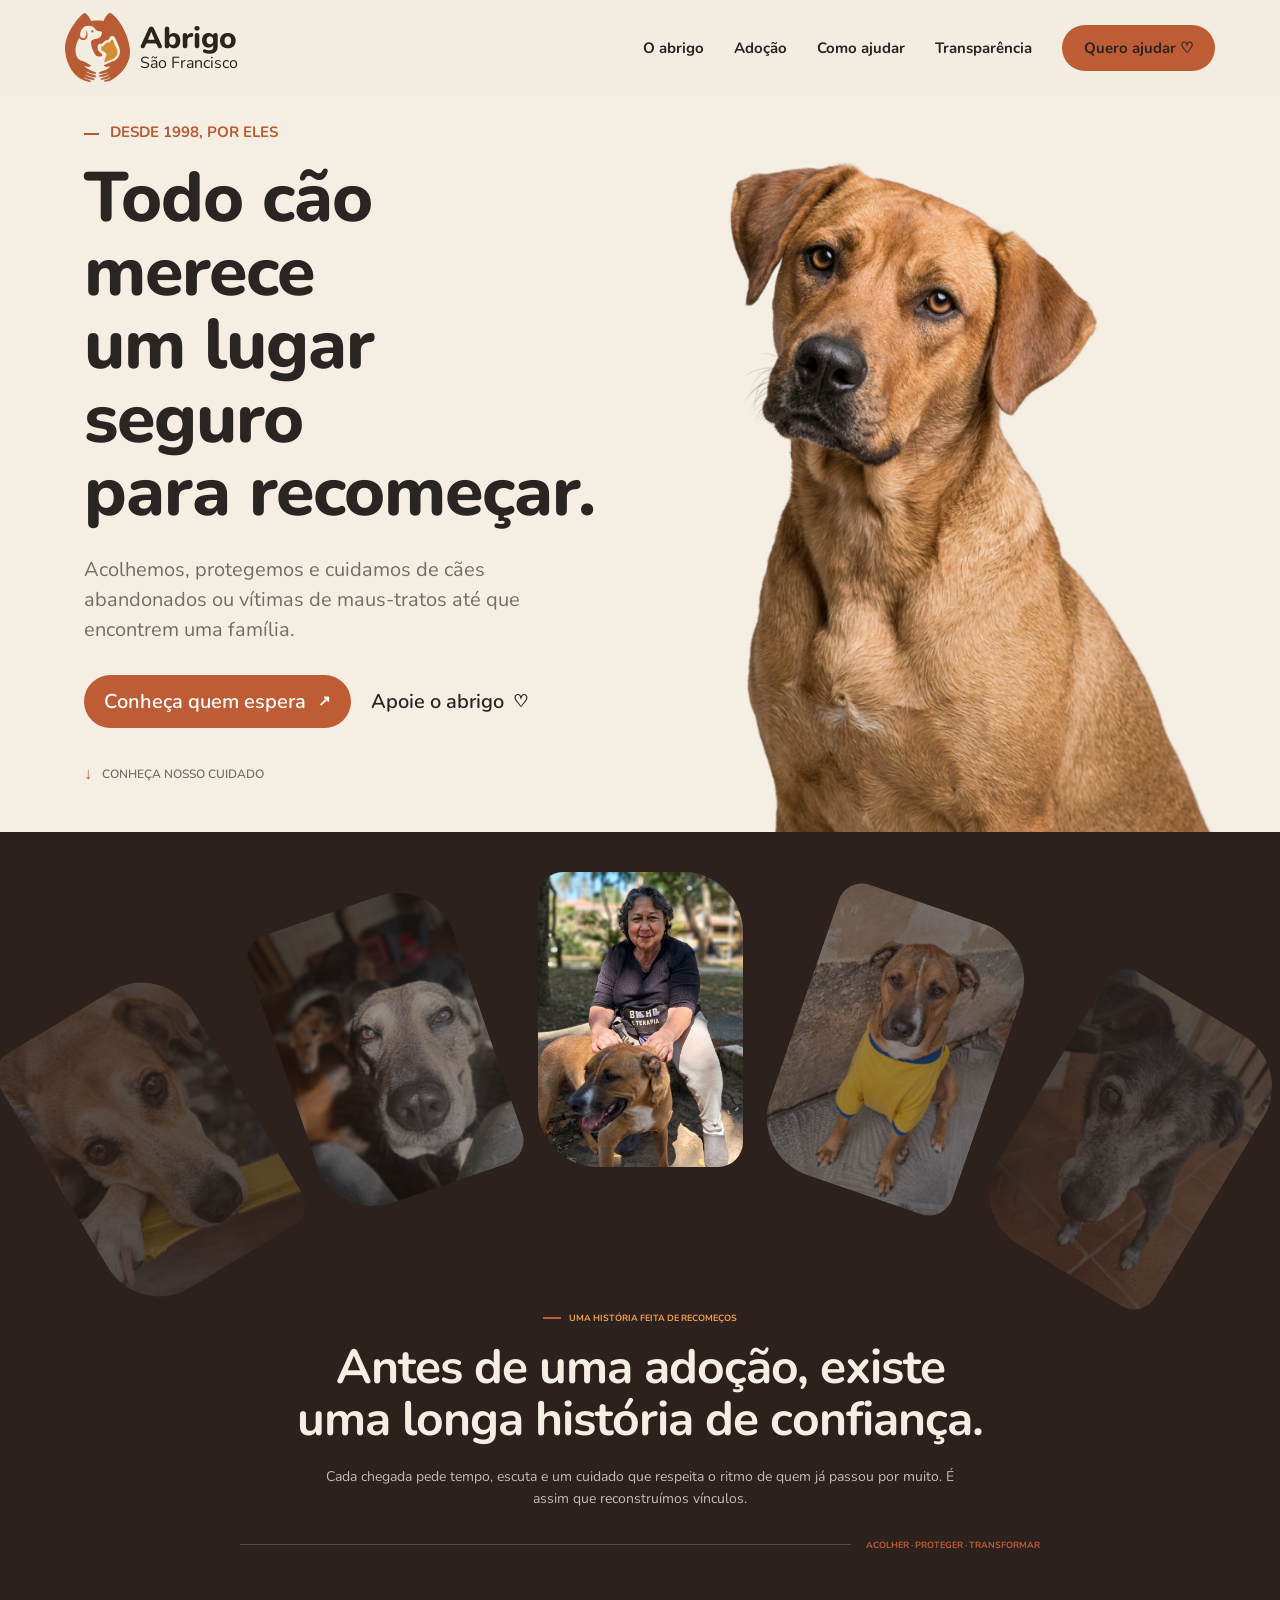
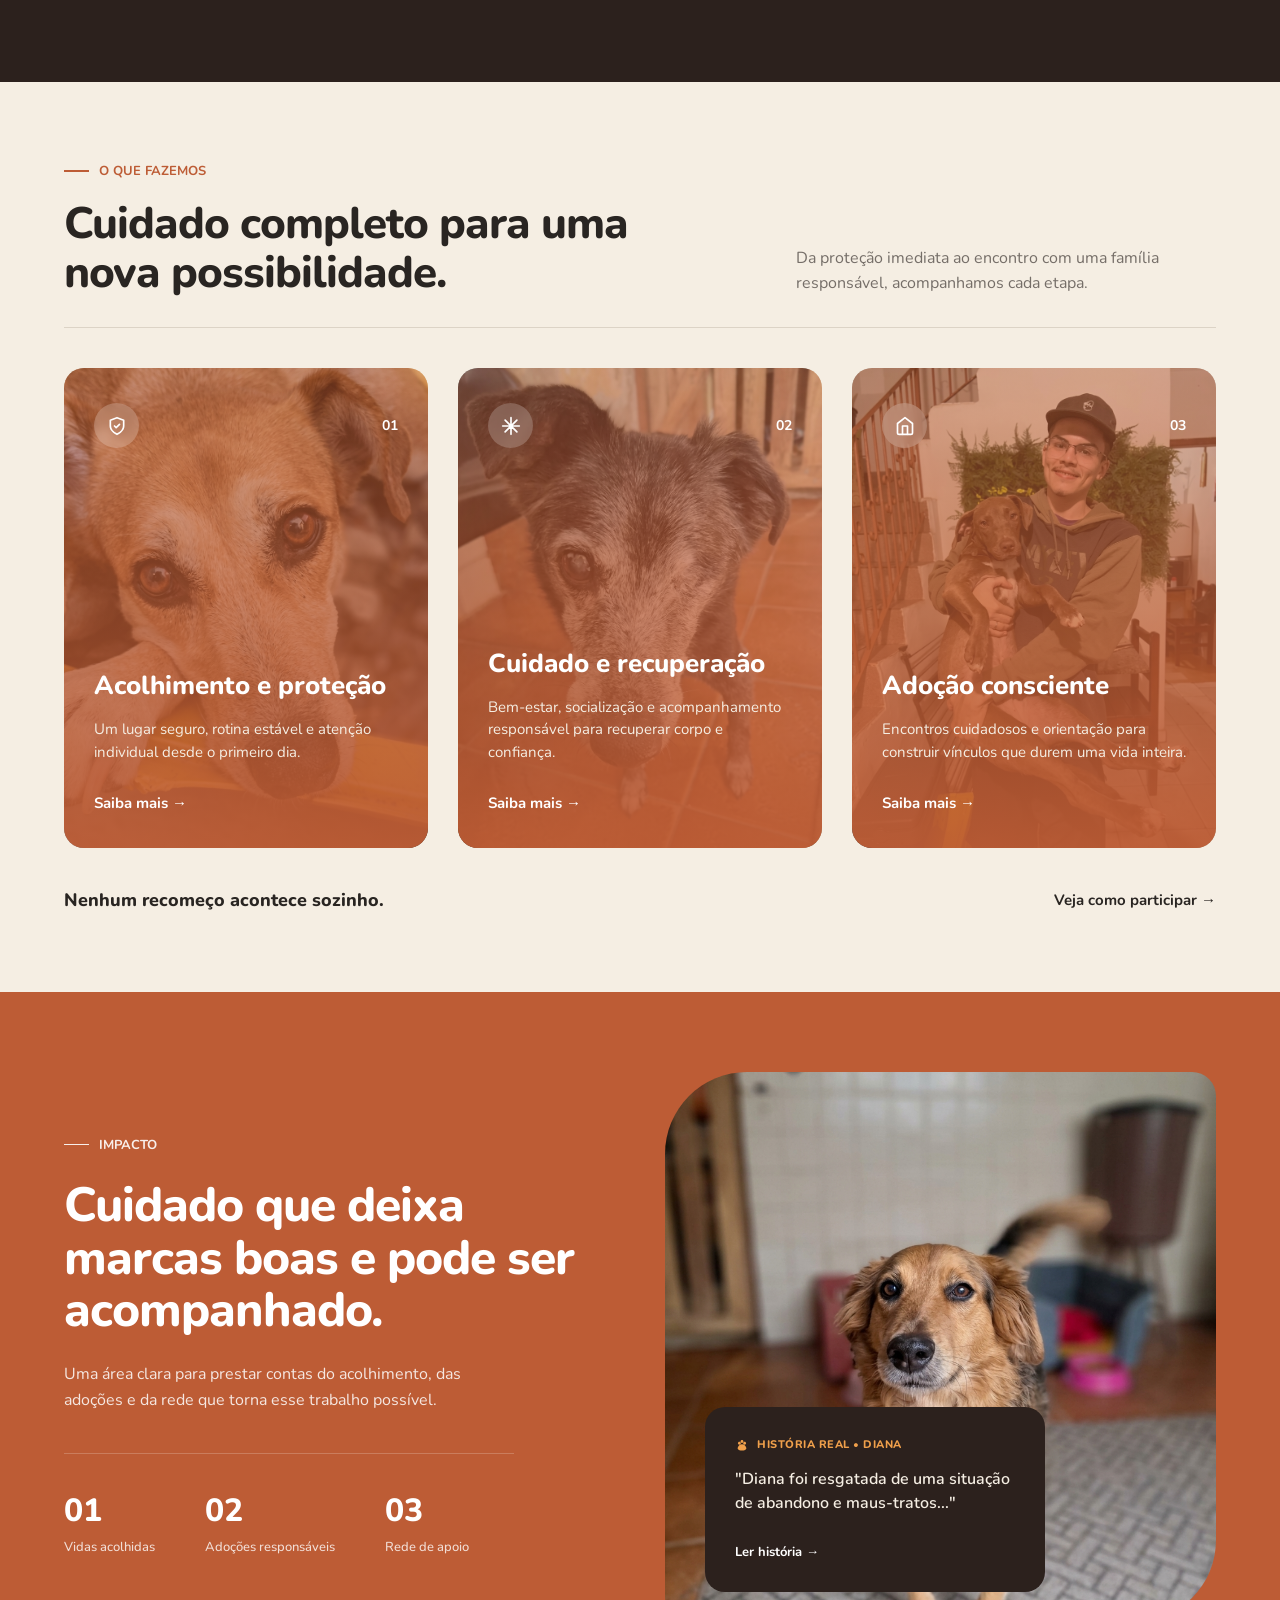
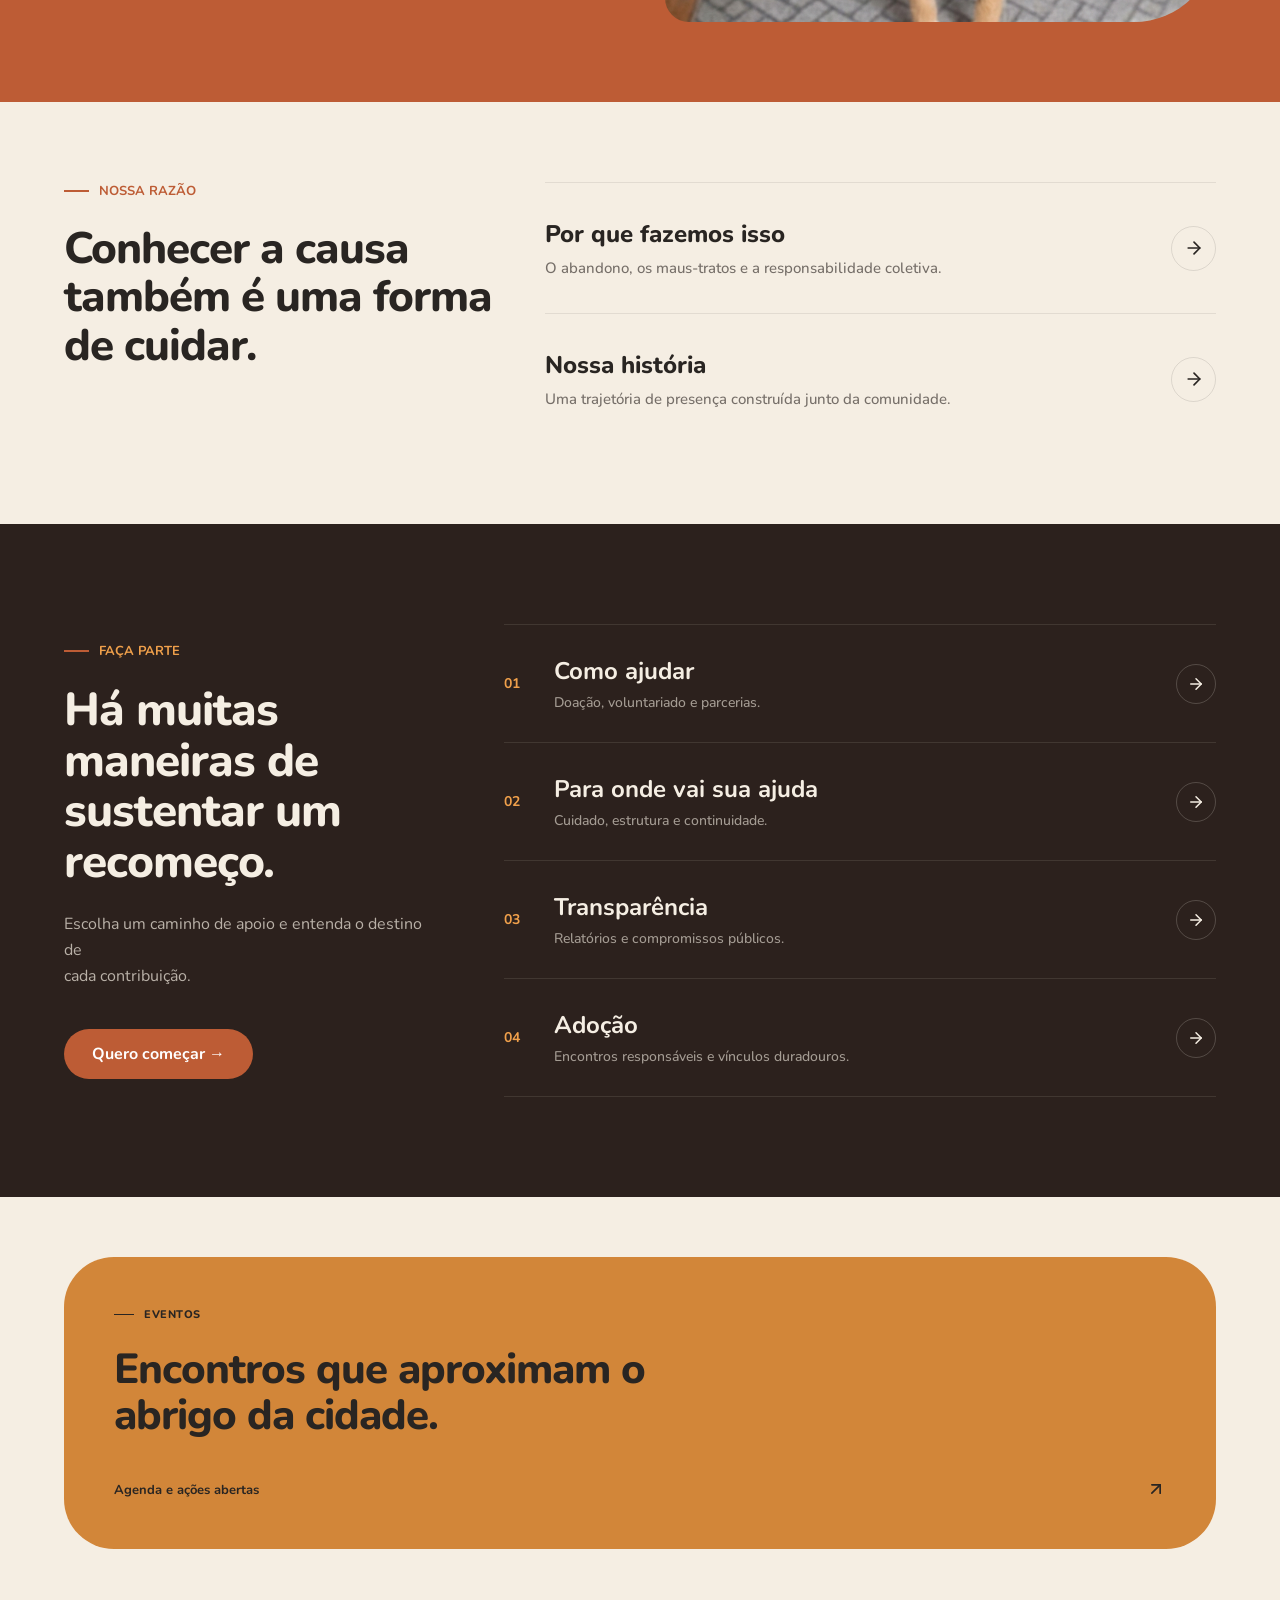
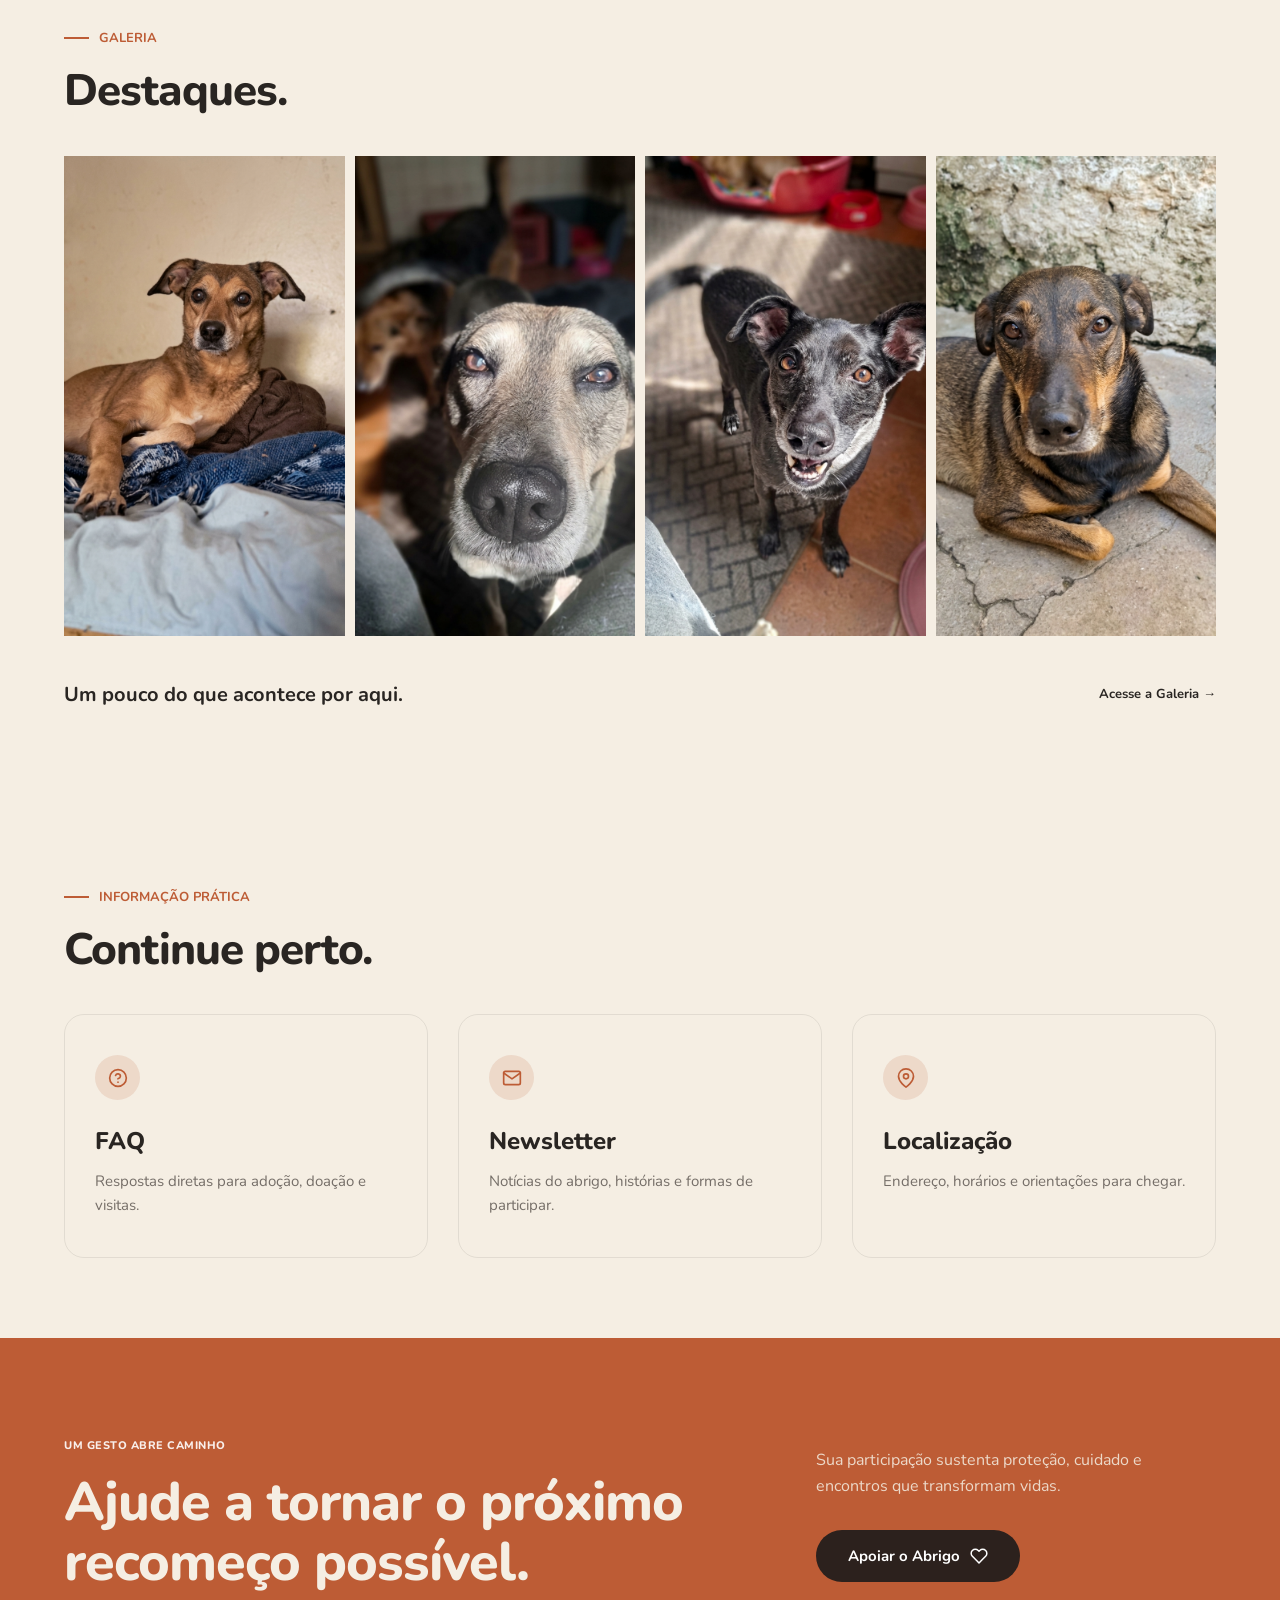
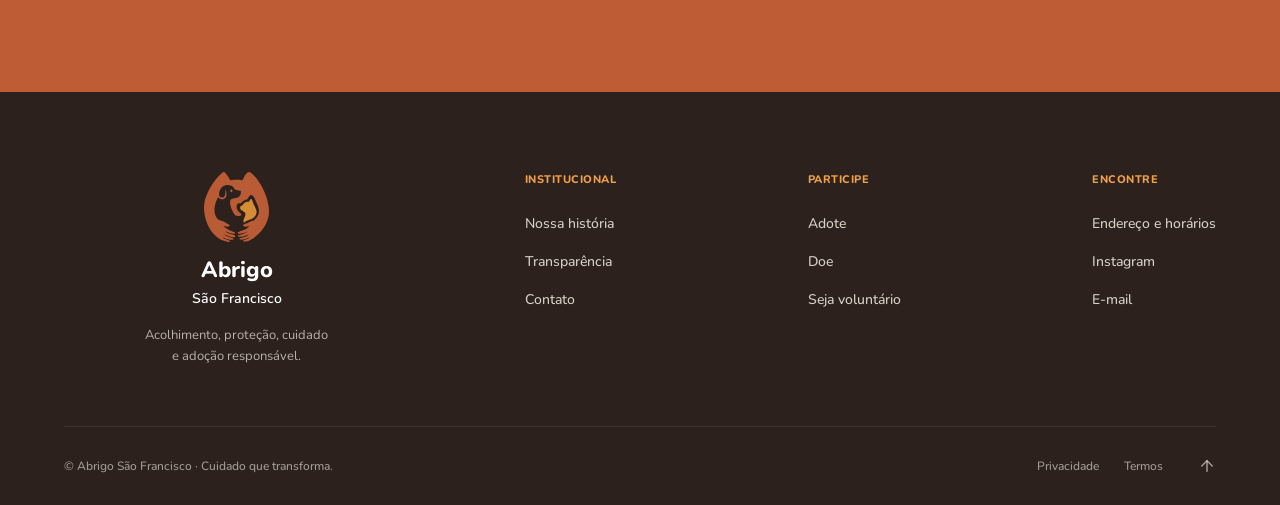
==== commit 8b50874b: "Ajustes gerais Html e CSS Inclusão de comentarios para organizar sessões, inclusão de width, heigth " ====
--- a/index.html
+++ b/index.html
@@ -14,19 +14,21 @@
 
 <body>
 
-
+    <!-- NAVBAR -->
     <header class="nav-bar">
 
         <div class="logo-container">
-                <img src="imagens/logotipo_abrogoSF.svg" class="logotipo" alt="Logo do Abrigo São Francisco">
-
-                <p class="escritalogo">
-                    <strong>Abrigo</strong>
-                    <span>São Francisco</span>
-                </p>
+            <img src="imagens/logotipo_abrogoSF.svg" class="logotipo" alt="Logo do Abrigo São Francisco" width="50"
+                height="50" loading="eager">
+
+            <p class="escritalogo">
+                <strong>Abrigo</strong>
+                <span>São Francisco</span>
+            </p>
         </div>
 
-        <div class="menu-toggle" onclick="document.querySelector('.navegacao').classList.toggle('ativa'); this.classList.toggle('ativa');">
+        <div class="menu-toggle"
+            onclick="document.querySelector('.navegacao').classList.toggle('ativa'); this.classList.toggle('ativa');">
             <span></span>
             <span></span>
             <span></span>
@@ -44,53 +46,67 @@
 
     </header>
 
-
-<div class="modal-overlay" id="modal-ajuda">
-    <div class="modal-conteudo">
-        
-
-        <button class="modal-fechar" id="fechar-modal" aria-label="Fechar">
-            <svg width="24" height="24" viewBox="0 0 24 24" fill="none" stroke="currentColor" stroke-width="2" stroke-linecap="round" stroke-linejoin="round"><line x1="18" y1="6" x2="6" y2="18"></line><line x1="6" y1="6" x2="18" y2="18"></line></svg>
-        </button>
-
-        <div class="modal-cabecalho">
-            <div class="subtitulo-padrao subtitulo-laranja">
-                <span></span> FAÇA A DIFERENÇA
-            </div>
-            <h2>Como você gostaria de ajudar?</h2>
-            <p>Escolha uma das opções abaixo para ser direcionado à área correspondente.</p>
-        </div>
-        
-        <div class="modal-opcoes">
-            
-
-            <a href="projects.html" class="modal-opcao-card">
-                <div class="icone-circulo-modal">
-                    <svg width="24" height="24" viewBox="0 0 24 24" fill="none" stroke="currentColor" stroke-width="2" stroke-linecap="round" stroke-linejoin="round"><path d="M17 21v-2a4 4 0 0 0-4-4H5a4 4 0 0 0-4 4v2"></path><circle cx="9" cy="7" r="4"></circle><path d="M23 21v-2a4 4 0 0 0-3-3.87"></path><path d="M16 3.13a4 4 0 0 1 0 7.75"></path></svg>
-                </div>
-                <h3>Ser Voluntário</h3>
-                <p>Doe seu tempo e habilidades para apoiar as nossas causas e atividades diárias.</p>
-                <span class="link-laranja-fino">Quero ser voluntário &rarr;</span>
-            </a>
-
-
-            <a href="projects.html#doacoes" class="modal-opcao-card">
-                <div class="icone-circulo-modal">
-                    <svg width="24" height="24" viewBox="0 0 24 24" fill="none" stroke="currentColor" stroke-width="2" stroke-linecap="round" stroke-linejoin="round"><path d="M20.84 4.61a5.5 5.5 0 0 0-7.78 0L12 5.67l-1.06-1.06a5.5 5.5 0 0 0-7.78 7.78l1.06 1.06L12 21.23l7.78-7.78 1.06-1.06a5.5 5.5 0 0 0 0-7.78z"></path></svg>
-                </div>
-                <h3>Fazer uma Doação</h3>
-                <p>Contribua financeiramente para sustentar o abrigo e as campanhas ativas.</p>
-                <span class="link-laranja-fino">Quero doar &rarr;</span>
-            </a>
-
+    <!-- Modal -->
+    <div class="modal-overlay" id="modal-ajuda">
+        <div class="modal-conteudo">
+
+            <!-- Botão de Fechar -->
+            <button class="modal-fechar" id="fechar-modal" aria-label="Fechar">
+                <svg width="24" height="24" viewBox="0 0 24 24" fill="none" stroke="currentColor" stroke-width="2"
+                    stroke-linecap="round" stroke-linejoin="round">
+                    <line x1="18" y1="6" x2="6" y2="18"></line>
+                    <line x1="6" y1="6" x2="18" y2="18"></line>
+                </svg>
+            </button>
+
+            <div class="modal-cabecalho">
+                <div class="subtitulo-padrao subtitulo-laranja">
+                    <span></span> FAÇA A DIFERENÇA
+                </div>
+                <h2>Como você gostaria de ajudar?</h2>
+                <p>Escolha uma das opções abaixo para ser direcionado à área correspondente.</p>
+            </div>
+
+            <div class="modal-opcoes">
+
+
+                <a href="projects.html" class="modal-opcao-card">
+                    <div class="icone-circulo-modal">
+                        <svg width="24" height="24" viewBox="0 0 24 24" fill="none" stroke="currentColor"
+                            stroke-width="2" stroke-linecap="round" stroke-linejoin="round">
+                            <path d="M17 21v-2a4 4 0 0 0-4-4H5a4 4 0 0 0-4 4v2"></path>
+                            <circle cx="9" cy="7" r="4"></circle>
+                            <path d="M23 21v-2a4 4 0 0 0-3-3.87"></path>
+                            <path d="M16 3.13a4 4 0 0 1 0 7.75"></path>
+                        </svg>
+                    </div>
+                    <h3>Ser Voluntário</h3>
+                    <p>Doe seu tempo e habilidades para apoiar as nossas causas e atividades diárias.</p>
+                    <span class="link-laranja-fino">Quero ser voluntário &rarr;</span>
+                </a>
+
+
+                <a href="projects.html#doacoes" class="modal-opcao-card">
+                    <div class="icone-circulo-modal">
+                        <svg width="24" height="24" viewBox="0 0 24 24" fill="none" stroke="currentColor"
+                            stroke-width="2" stroke-linecap="round" stroke-linejoin="round">
+                            <path
+                                d="M20.84 4.61a5.5 5.5 0 0 0-7.78 0L12 5.67l-1.06-1.06a5.5 5.5 0 0 0-7.78 7.78l1.06 1.06L12 21.23l7.78-7.78 1.06-1.06a5.5 5.5 0 0 0 0-7.78z">
+                            </path>
+                        </svg>
+                    </div>
+                    <h3>Fazer uma Doação</h3>
+                    <p>Contribua financeiramente para sustentar o abrigo e as campanhas ativas.</p>
+                    <span class="link-laranja-fino">Quero doar &rarr;</span>
+                </a>
+
+            </div>
         </div>
     </div>
-</div>
 
     <main>
 
-
-
+        <!-- HERO -->
         <section class="secao-inicio" id="secao-inicio">
 
             <div class="cont-inicio">
@@ -131,27 +147,31 @@
                 </a>
             </div>
 
-
             <div class="img-scooby">
-                <img src="imagens/dog_hero.png" alt="Cachorro Scooby">
-            </div>
-
-        </section>
-
-
+                <img src="imagens/dog_hero.png" alt="Cachorro Scooby" height="906" width="667" loading="eager">
+            </div>
+
+        </section>
+
+        <!-- SEGUNDA SEÇÃO "UMA HISTORIA FEITA DE RECOMEÇOS" -->
         <section class="secao-abrigo" id="secao-abrigo">
 
             <div class="fotos-abrigo">
 
-                <img src="imagens/foto_1_secao_apoio.jpeg" class="foto-abrigo foto-1" alt="Cachorro acolhido pelo abrigo">
-
-                <img src="imagens/foto_2_secao_apoio.jpeg" class="foto-abrigo foto-2" alt="Cachorro acolhido pelo abrigo">
-
-                <img src="imagens/foto_3_secao_apoio.jpeg" class="foto-abrigo foto-3" alt="Cachorro acolhido pelo abrigo">
-
-                <img src="imagens/foto_4_secao_apoio.jpeg" class="foto-abrigo foto-4" alt="Cachorro acolhido pelo abrigo">
-
-                <img src="imagens/foto_5_secao_apoio.jpeg" class="foto-abrigo foto-5" alt="Cachorro acolhido pelo abrigo">
+                <img src="imagens/foto_1_secao_apoio.jpeg" class="foto-abrigo foto-1"
+                    alt="Cachorro acolhido pelo abrigo" width="278" height="400" loading="lazy">
+
+                <img src="imagens/foto_2_secao_apoio.jpeg" class="foto-abrigo foto-2"
+                    alt="Cachorro acolhido pelo abrigo" width="278" height="400" loading="lazy">
+
+                <img src="imagens/foto_3_secao_apoio.jpeg" class="foto-abrigo foto-3"
+                    alt="Cachorro acolhido pelo abrigo" width="400" height="400" loading="lazy">
+
+                <img src="imagens/foto_4_secao_apoio.jpeg" class="foto-abrigo foto-4"
+                    alt="Cachorro acolhido pelo abrigo" width="278" height="400" loading="lazy">
+
+                <img src="imagens/foto_5_secao_apoio.jpeg" class="foto-abrigo foto-5"
+                    alt="Cachorro acolhido pelo abrigo" width="278" height="400" loading="lazy">
 
             </div>
 
@@ -181,387 +201,457 @@
             </div>
 
         </section>
-
+        <!-- TERCEIRA SESSÃO "O QUE FAZEMOS" -->
         <section class="secao-fazemos">
-    
-    <div class="header-fazemos">
-        <div class="titulos-fazemos">
-            <div class="subtitulo-fazemos">
-                <span></span> O QUE FAZEMOS
-            </div>
-            <h2>Cuidado completo para uma nova possibilidade.</h2>
+
+            <div class="header-fazemos">
+                <div class="titulos-fazemos">
+                    <div class="subtitulo-fazemos">
+                        <span></span> O QUE FAZEMOS
+                    </div>
+                    <h2>Cuidado completo para uma nova possibilidade.</h2>
+                </div>
+                <div class="desc-fazemos">
+                    <p>Da proteção imediata ao encontro com uma família responsável, acompanhamos cada etapa.</p>
+                </div>
+            </div>
+
+            <div class="grid-cards-fazemos">
+                <!-- CARD 01 "ACOLHIMENTOS E PROTEÇÃO" -->
+                <div class="card-fazemos bg-card-1">
+                    <div class="conteudo-card">
+                        <div class="topo-card">
+                            <div class="icone-card">
+                                <svg width="20" height="20" viewBox="0 0 24 24" fill="none" stroke="#ffffff"
+                                    stroke-width="2" stroke-linecap="round" stroke-linejoin="round">
+                                    <path d="M12 22s8-4 8-10V5l-8-3-8 3v7c0 6 8 10 8 10z" />
+                                    <path d="M9 12l2 2 4-4" />
+                                </svg>
+                            </div>
+                            <span class="numero-card">01</span>
+                        </div>
+                        <div class="base-card">
+                            <h3>Acolhimento e proteção</h3>
+                            <p>Um lugar seguro, rotina estável e atenção individual desde o primeiro dia.</p>
+                            <a href="#" class="link-card">Saiba mais &rarr;</a>
+                        </div>
+                    </div>
+                </div>
+
+                <!-- CARD 02 "CUIDADO E RECUPERAÇÃO" -->
+                <div class="card-fazemos bg-card-2">
+                    <div class="conteudo-card">
+                        <div class="topo-card">
+                            <div class="icone-card">
+                                <svg width="20" height="20" viewBox="0 0 24 24" fill="none" stroke="#ffffff"
+                                    stroke-width="2" stroke-linecap="round" stroke-linejoin="round">
+                                    <path d="M12 2v20M2 12h20M4.93 4.93l14.14 14.14M4.93 19.07l14.14-14.14" />
+                                </svg>
+                            </div>
+                            <span class="numero-card">02</span>
+                        </div>
+                        <div class="base-card">
+                            <h3>Cuidado e recuperação</h3>
+                            <p>Bem-estar, socialização e acompanhamento responsável para recuperar corpo e confiança.
+                            </p>
+                            <a href="#" class="link-card">Saiba mais &rarr;</a>
+                        </div>
+                    </div>
+                </div>
+                <!-- CARD 03 "ADOÇÃO CONSCIENTE" -->
+                <div class="card-fazemos bg-card-3">
+                    <div class="conteudo-card">
+                        <div class="topo-card">
+                            <div class="icone-card">
+                                <svg width="20" height="20" viewBox="0 0 24 24" fill="none" stroke="#ffffff"
+                                    stroke-width="2" stroke-linecap="round" stroke-linejoin="round">
+                                    <path d="M3 9l9-7 9 7v11a2 2 0 0 1-2 2H5a2 2 0 0 1-2-2z" />
+                                    <polyline points="9 22 9 12 15 12 15 22" />
+                                </svg>
+                            </div>
+                            <span class="numero-card">03</span>
+                        </div>
+                        <div class="base-card">
+                            <h3>Adoção consciente</h3>
+                            <p>Encontros cuidadosos e orientação para construir vínculos que durem uma vida inteira.</p>
+                            <a href="#" class="link-card">Saiba mais &rarr;</a>
+                        </div>
+                    </div>
+                </div>
+            </div>
+
+            <div class="rodape-fazemos">
+                <p>Nenhum recomeço acontece sozinho.</p>
+                <a href="#" class="link-rodape-fazemos">Veja como participar &rarr;</a>
+            </div>
+
+        </section>
+        <!-- QUARTA SESSÃO "IMPACTO" -->
+        <section class="secao-impacto">
+
+            <div class="cont-impacto-esq">
+                <div class="subtitulo-impacto">
+                    <span></span> IMPACTO
+                </div>
+
+                <h2>Cuidado que deixa marcas boas e pode ser acompanhado.</h2>
+
+                <p>Uma área clara para prestar contas do acolhimento, das adoções e da rede que torna esse trabalho
+                    possível.</p>
+
+                <div class="linha-divisoria-impacto"></div>
+
+                <div class="stats-impacto">
+                    <div class="stat-item">
+                        <h3>01</h3>
+                        <p>Vidas acolhidas</p>
+                    </div>
+                    <div class="stat-item">
+                        <h3>02</h3>
+                        <p>Adoções responsáveis</p>
+                    </div>
+                    <div class="stat-item">
+                        <h3>03</h3>
+                        <p>Rede de apoio</p>
+                    </div>
+                </div>
+            </div>
+
+            <!--IMAGEM DA CACHORRA DIANA-->
+            <div class="cont-impacto-dir">
+                <div class="imagem-impacto-bg">
+                    <img src="imagens/foto_diana.jpeg" alt="Cachorra Diana acolhida pelo abrigo" loading="lazy"
+                        height="848" width="670">
+                    <div class="card-historia">
+                        <div class="tag-historia">
+                            <svg width="14" height="14" viewBox="0 0 24 24" fill="currentColor">
+                                <path
+                                    d="M12 8.5c-1.38 0-2.5-1.12-2.5-2.5S10.62 3.5 12 3.5s2.5 1.12 2.5 2.5S13.38 8.5 12 8.5zM7.5 11.5c-1.38 0-2.5-1.12-2.5-2.5S6.12 6.5 7.5 6.5s2.5 1.12 2.5 2.5S8.88 11.5 7.5 11.5zM16.5 11.5c-1.38 0-2.5-1.12-2.5-2.5S15.12 6.5 16.5 6.5s2.5 1.12 2.5 2.5S17.88 11.5 16.5 11.5zM12 10.5c-3.5 0-6.5 2.5-7.5 6.5 0 2.5 2.5 4.5 5 4.5h5c2.5 0 5-2 5-4.5-1-4-4-6.5-7.5-6.5z" />
+                            </svg>
+                            HISTÓRIA REAL &bull; DIANA
+                        </div>
+                        <p>"Diana foi resgatada de uma situação de abandono e maus-tratos..."</p>
+                        <a href="#" class="link-historia">Ler história &rarr;</a>
+                    </div>
+
+                </div>
+            </div>
+
+        </section>
+        <!-- QUINTA SESSÃO "NOSSA RAZÃO" -->
+        <section class="secao-razao">
+
+            <div class="cont-razao-esq">
+                <div class="subtitulo-razao">
+                    <span></span> NOSSA RAZÃO
+                </div>
+
+                <h2>Conhecer a causa <br>também é uma forma <br> de cuidar.</h2>
+            </div>
+
+            <div class="cont-razao-dir">
+
+                <a href="#" class="item-razao">
+                    <div class="textos-item-razao">
+                        <h3>Por que fazemos isso</h3>
+                        <p>O abandono, os maus-tratos e a responsabilidade coletiva.</p>
+                    </div>
+                    <div class="icone-seta-razao">
+                        <svg width="20" height="20" viewBox="0 0 24 24" fill="none" stroke="currentColor"
+                            stroke-width="2" stroke-linecap="round" stroke-linejoin="round">
+                            <line x1="5" y1="12" x2="19" y2="12"></line>
+                            <polyline points="12 5 19 12 12 19"></polyline>
+                        </svg>
+                    </div>
+                </a>
+
+
+                <a href="#" class="item-razao">
+                    <div class="textos-item-razao">
+                        <h3>Nossa história</h3>
+                        <p>Uma trajetória de presença construída junto da comunidade.</p>
+                    </div>
+                    <div class="icone-seta-razao">
+                        <svg width="20" height="20" viewBox="0 0 24 24" fill="none" stroke="currentColor"
+                            stroke-width="2" stroke-linecap="round" stroke-linejoin="round">
+                            <line x1="5" y1="12" x2="19" y2="12"></line>
+                            <polyline points="12 5 19 12 12 19"></polyline>
+                        </svg>
+                    </div>
+                </a>
+
+            </div>
+
+        </section>
+        <!-- QUINTA SESSÃO "FAÇA PARTE" -->
+        <section class="secao-faca-parte">
+
+            <div class="cont-parte-esq">
+                <div class="subtitulo-parte">
+                    <span></span> FAÇA PARTE
+                </div>
+
+                <h2>Há muitas <br>maneiras de <br>sustentar um <br>recomeço.</h2>
+
+                <p>Escolha um caminho de apoio e entenda o destino de <br>cada contribuição.</p>
+
+                <a href="#" class="btn-comecar">Quero começar &rarr;</a>
+            </div>
+
+            <div class="cont-parte-dir">
+
+                <a href="#" class="item-parte">
+                    <span class="num-parte">01</span>
+                    <div class="textos-item-parte">
+                        <h3>Como ajudar</h3>
+                        <p>Doação, voluntariado e parcerias.</p>
+                    </div>
+                    <div class="icone-seta-parte">
+                        <svg width="18" height="18" viewBox="0 0 24 24" fill="none" stroke="currentColor"
+                            stroke-width="2" stroke-linecap="round" stroke-linejoin="round">
+                            <line x1="5" y1="12" x2="19" y2="12"></line>
+                            <polyline points="12 5 19 12 12 19"></polyline>
+                        </svg>
+                    </div>
+                </a>
+
+                <a href="#" class="item-parte">
+                    <span class="num-parte">02</span>
+                    <div class="textos-item-parte">
+                        <h3>Para onde vai sua ajuda</h3>
+                        <p>Cuidado, estrutura e continuidade.</p>
+                    </div>
+                    <div class="icone-seta-parte">
+                        <svg width="18" height="18" viewBox="0 0 24 24" fill="none" stroke="currentColor"
+                            stroke-width="2" stroke-linecap="round" stroke-linejoin="round">
+                            <line x1="5" y1="12" x2="19" y2="12"></line>
+                            <polyline points="12 5 19 12 12 19"></polyline>
+                        </svg>
+                    </div>
+                </a>
+
+                <a href="#" class="item-parte">
+                    <span class="num-parte">03</span>
+                    <div class="textos-item-parte">
+                        <h3>Transparência</h3>
+                        <p>Relatórios e compromissos públicos.</p>
+                    </div>
+                    <div class="icone-seta-parte">
+                        <svg width="18" height="18" viewBox="0 0 24 24" fill="none" stroke="currentColor"
+                            stroke-width="2" stroke-linecap="round" stroke-linejoin="round">
+                            <line x1="5" y1="12" x2="19" y2="12"></line>
+                            <polyline points="12 5 19 12 12 19"></polyline>
+                        </svg>
+                    </div>
+                </a>
+
+                <a href="#" class="item-parte ult">
+                    <span class="num-parte">04</span>
+                    <div class="textos-item-parte">
+                        <h3>Adoção</h3>
+                        <p>Encontros responsáveis e vínculos duradouros.</p>
+                    </div>
+                    <div class="icone-seta-parte">
+                        <svg width="18" height="18" viewBox="0 0 24 24" fill="none" stroke="currentColor"
+                            stroke-width="2" stroke-linecap="round" stroke-linejoin="round">
+                            <line x1="5" y1="12" x2="19" y2="12"></line>
+                            <polyline points="12 5 19 12 12 19"></polyline>
+                        </svg>
+                    </div>
+                </a>
+
+            </div>
+
+        </section>
+        <!-- SEXTA SESSÃO CARD "EVENTOS" -->
+        <section class="secao-eventos">
+            <div class="banner-eventos">
+                <div class="conteudo-banner">
+                    <div class="subtitulo-banner">
+                        <span></span> EVENTOS
+                    </div>
+                    <h2>Encontros que aproximam o abrigo da cidade.</h2>
+                </div>
+
+                <a href="#" class="link-banner">
+                    Agenda e ações abertas
+                    <svg width="20" height="20" viewBox="0 0 24 24" fill="none" stroke="currentColor" stroke-width="2"
+                        stroke-linecap="round" stroke-linejoin="round">
+                        <line x1="7" y1="17" x2="17" y2="7"></line>
+                        <polyline points="7 7 17 7 17 17"></polyline>
+                    </svg>
+                </a>
+            </div>
+        </section>
+        <!-- SETIMA SESSÃO "GALERIA" -->
+        <section class="secao-galeria">
+
+            <div class="header-galeria">
+                <div class="subtitulo-galeria">
+                    <span></span> GALERIA
+                </div>
+                <h2>Destaques.</h2>
+            </div>
+
+            <div class="grid-galeria">
+                <img src="imagens/foto_cachorro_deitado.jpeg" alt="Cão no abrigo" class="img-galeria" width="340"
+                    height="500" loading="lazy">
+                <img src="imagens/foto_2_secao_apoio.jpeg" alt="Cão focado" class="img-galeria" width="340" height="500"
+                    loading="lazy">
+                <img src="imagens/foto_cachorro_sol.jpeg" alt="Cão preto a sorrir" class="img-galeria" width="340"
+                    height="500" loading="lazy">
+                <img src="imagens/foto_deitado_chão.jpeg" alt="Cão deitado" class="img-galeria" width="340" height="500"
+                    loading="lazy">
+            </div>
+
+            <div class="rodape-galeria">
+                <p>Um pouco do que acontece por aqui.</p>
+                <a href="#" class="link-rodape-galeria">Acesse a Galeria &rarr;</a>
+            </div>
+
+        </section>
+        <!-- OITAVA SESSÃO "INFORMAÇÃO PRÁTICA" -->
+        <section class="secao-informacao">
+
+            <div class="header-informacao">
+                <div class="subtitulo-informacao">
+                    <span></span> INFORMAÇÃO PRÁTICA
+                </div>
+                <h2>Continue perto.</h2>
+            </div>
+
+            <div class="grid-informacao">
+
+                <div class="card-info">
+                    <div class="icone-info">
+                        <svg width="20" height="20" viewBox="0 0 24 24" fill="none" stroke="currentColor"
+                            stroke-width="2" stroke-linecap="round" stroke-linejoin="round">
+                            <circle cx="12" cy="12" r="10"></circle>
+                            <path d="M9.09 9a3 3 0 0 1 5.83 1c0 2-3 3-3 3"></path>
+                            <line x1="12" y1="17" x2="12.01" y2="17"></line>
+                        </svg>
+                    </div>
+                    <h3>FAQ</h3>
+                    <p>Respostas diretas para adoção, doação e visitas.</p>
+                </div>
+
+                <div class="card-info">
+                    <div class="icone-info">
+                        <svg width="20" height="20" viewBox="0 0 24 24" fill="none" stroke="currentColor"
+                            stroke-width="2" stroke-linecap="round" stroke-linejoin="round">
+                            <path d="M4 4h16c1.1 0 2 .9 2 2v12c0 1.1-.9 2-2 2H4c-1.1 0-2-.9-2-2V6c0-1.1.9-2 2-2z">
+                            </path>
+                            <polyline points="22,6 12,13 2,6"></polyline>
+                        </svg>
+                    </div>
+                    <h3>Newsletter</h3>
+                    <p>Notícias do abrigo, histórias e formas de participar.</p>
+                </div>
+
+                <div class="card-info">
+                    <div class="icone-info">
+                        <svg width="20" height="20" viewBox="0 0 24 24" fill="none" stroke="currentColor"
+                            stroke-width="2" stroke-linecap="round" stroke-linejoin="round">
+                            <path d="M21 10c0 7-9 13-9 13s-9-6-9-13a9 9 0 0 1 18 0z"></path>
+                            <circle cx="12" cy="10" r="3"></circle>
+                        </svg>
+                    </div>
+                    <h3>Localização</h3>
+                    <p>Endereço, horários e orientações para chegar.</p>
+                </div>
+
+            </div>
+
+        </section>
+        <!-- NONA SESSÃO "UM GESTO ABRE CAMINHO" -->
+        <section class="secao-cta">
+
+            <div class="cta-esq">
+                <div class="subtitulo-cta">
+                    UM GESTO ABRE CAMINHO
+                </div>
+                <h2>Ajude a tornar o próximo recomeço possível.</h2>
+            </div>
+
+            <div class="cta-dir">
+                <p>Sua participação sustenta proteção, cuidado e encontros que transformam vidas.</p>
+                <a href="#" class="btn-apoiar">
+                    Apoiar o Abrigo
+                    <svg width="18" height="18" viewBox="0 0 24 24" fill="none" stroke="currentColor" stroke-width="2"
+                        stroke-linecap="round" stroke-linejoin="round">
+                        <path
+                            d="M20.84 4.61a5.5 5.5 0 0 0-7.78 0L12 5.67l-1.06-1.06a5.5 5.5 0 0 0-7.78 7.78l1.06 1.06L12 21.23l7.78-7.78 1.06-1.06a5.5 5.5 0 0 0 0-7.78z">
+                        </path>
+                    </svg>
+                </a>
+            </div>
+
+        </section>
+    </main>
+    <!-- FOOTER -->
+    <footer class="rodape-site">
+        <div class="conteudo-rodape">
+
+            <div class="coluna-marca">
+                <div class="logo-rodape">
+                    <img src="imagens/logotipo_abrogoSF.svg" class="logotipo" alt="Logo do Abrigo São Francisco"
+                        width="50" height="50" loading="lazy">
+                </div>
+                <h3>Abrigo<br><span>São Francisco</span></h3>
+                <p>Acolhimento, proteção, cuidado<br>e adoção responsável.</p>
+            </div>
+
+            <div class="colunas-links">
+
+                <div class="coluna-nav">
+                    <h4>INSTITUCIONAL</h4>
+                    <ul>
+                        <li><a href="#">Nossa história</a></li>
+                        <li><a href="#">Transparência</a></li>
+                        <li><a href="#">Contato</a></li>
+                    </ul>
+                </div>
+
+                <div class="coluna-nav">
+                    <h4>PARTICIPE</h4>
+                    <ul>
+                        <li><a href="#">Adote</a></li>
+                        <li><a href="#">Doe</a></li>
+                        <li><a href="projects.html">Seja voluntário</a></li>
+                    </ul>
+                </div>
+
+                <div class="coluna-nav">
+                    <h4>ENCONTRE</h4>
+                    <ul>
+                        <li><a href="#">Endereço e horários</a></li>
+                        <li><a href="#">Instagram</a></li>
+                        <li><a href="#">E-mail</a></li>
+                    </ul>
+                </div>
+
+            </div>
         </div>
-        <div class="desc-fazemos">
-            <p>Da proteção imediata ao encontro com uma família responsável, acompanhamos cada etapa.</p>
+
+        <div class="linha-divisoria-rodape"></div>
+
+        <div class="rodape-inferior">
+            <p>&copy; Abrigo São Francisco &middot; Cuidado que transforma.</p>
+
+            <div class="links-inferiores">
+                <a href="#">Privacidade</a>
+                <a href="#">Termos</a>
+                <a href="#" class="btn-voltar-topo" aria-label="Voltar ao topo">
+                    <svg width="18" height="18" viewBox="0 0 24 24" fill="none" stroke="currentColor" stroke-width="2"
+                        stroke-linecap="round" stroke-linejoin="round">
+                        <line x1="12" y1="19" x2="12" y2="5"></line>
+                        <polyline points="5 12 12 5 19 12"></polyline>
+                    </svg>
+                </a>
+            </div>
         </div>
-    </div>
-
-    <div class="grid-cards-fazemos">
-
-        <div class="card-fazemos bg-card-1">
-            <div class="conteudo-card">
-                <div class="topo-card">
-                    <div class="icone-card">
-                        <svg width="20" height="20" viewBox="0 0 24 24" fill="none" stroke="#ffffff" stroke-width="2" stroke-linecap="round" stroke-linejoin="round"><path d="M12 22s8-4 8-10V5l-8-3-8 3v7c0 6 8 10 8 10z"/><path d="M9 12l2 2 4-4"/></svg>
-                    </div>
-                    <span class="numero-card">01</span>
-                </div>
-                <div class="base-card">
-                    <h3>Acolhimento e proteção</h3>
-                    <p>Um lugar seguro, rotina estável e atenção individual desde o primeiro dia.</p>
-                    <a href="#" class="link-card">Saiba mais &rarr;</a>
-                </div>
-            </div>
-        </div>
-
-
-        <div class="card-fazemos bg-card-2">
-            <div class="conteudo-card">
-                <div class="topo-card">
-                    <div class="icone-card">
-                        <svg width="20" height="20" viewBox="0 0 24 24" fill="none" stroke="#ffffff" stroke-width="2" stroke-linecap="round" stroke-linejoin="round"><path d="M12 2v20M2 12h20M4.93 4.93l14.14 14.14M4.93 19.07l14.14-14.14"/></svg>
-                    </div>
-                    <span class="numero-card">02</span>
-                </div>
-                <div class="base-card">
-                    <h3>Cuidado e recuperação</h3>
-                    <p>Bem-estar, socialização e acompanhamento responsável para recuperar corpo e confiança.</p>
-                    <a href="#" class="link-card">Saiba mais &rarr;</a>
-                </div>
-            </div>
-        </div>
-
-        <div class="card-fazemos bg-card-3">
-            <div class="conteudo-card">
-                <div class="topo-card">
-                    <div class="icone-card">
-                        <svg width="20" height="20" viewBox="0 0 24 24" fill="none" stroke="#ffffff" stroke-width="2" stroke-linecap="round" stroke-linejoin="round"><path d="M3 9l9-7 9 7v11a2 2 0 0 1-2 2H5a2 2 0 0 1-2-2z"/><polyline points="9 22 9 12 15 12 15 22"/></svg>
-                    </div>
-                    <span class="numero-card">03</span>
-                </div>
-                <div class="base-card">
-                    <h3>Adoção consciente</h3>
-                    <p>Encontros cuidadosos e orientação para construir vínculos que durem uma vida inteira.</p>
-                    <a href="#" class="link-card">Saiba mais &rarr;</a>
-                </div>
-            </div>
-        </div>
-    </div>
-
-    <div class="rodape-fazemos">
-        <p>Nenhum recomeço acontece sozinho.</p>
-        <a href="#" class="link-rodape-fazemos">Veja como participar &rarr;</a>
-    </div>
-
-</section>
-
-<section class="secao-impacto">
-    
-
-    <div class="cont-impacto-esq">
-        <div class="subtitulo-impacto">
-            <span></span> IMPACTO
-        </div>
-        
-        <h2>Cuidado que deixa marcas boas e pode ser acompanhado.</h2>
-        
-        <p>Uma área clara para prestar contas do acolhimento, das adoções e da rede que torna esse trabalho possível.</p>
-        
-        <div class="linha-divisoria-impacto"></div>
-        
-        <div class="stats-impacto">
-            <div class="stat-item">
-                <h3>01</h3>
-                <p>Vidas acolhidas</p>
-            </div>
-            <div class="stat-item">
-                <h3>02</h3>
-                <p>Adoções responsáveis</p>
-            </div>
-            <div class="stat-item">
-                <h3>03</h3>
-                <p>Rede de apoio</p>
-            </div>
-        </div>
-    </div>
-
-
-    <div class="cont-impacto-dir">
-        <div class="imagem-impacto-bg" style="background-image: url('imagens/foto_diana.jpeg');">
-            
-            <div class="card-historia">
-                <div class="tag-historia">
-                    <svg width="14" height="14" viewBox="0 0 24 24" fill="currentColor"><path d="M12 8.5c-1.38 0-2.5-1.12-2.5-2.5S10.62 3.5 12 3.5s2.5 1.12 2.5 2.5S13.38 8.5 12 8.5zM7.5 11.5c-1.38 0-2.5-1.12-2.5-2.5S6.12 6.5 7.5 6.5s2.5 1.12 2.5 2.5S8.88 11.5 7.5 11.5zM16.5 11.5c-1.38 0-2.5-1.12-2.5-2.5S15.12 6.5 16.5 6.5s2.5 1.12 2.5 2.5S17.88 11.5 16.5 11.5zM12 10.5c-3.5 0-6.5 2.5-7.5 6.5 0 2.5 2.5 4.5 5 4.5h5c2.5 0 5-2 5-4.5-1-4-4-6.5-7.5-6.5z"/></svg>
-                    HISTÓRIA REAL &bull; DIANA
-                </div>
-                <p>"Diana foi resgatada de uma situação de abandono e maus-tratos..."</p>
-                <a href="#" class="link-historia">Ler história &rarr;</a>
-            </div>
-            
-        </div>
-    </div>
-
-</section>
-
-<section class="secao-razao">
-    
-    <div class="cont-razao-esq">
-        <div class="subtitulo-razao">
-            <span></span> NOSSA RAZÃO
-        </div>
-        
-        <h2>Conhecer a causa <br>também é uma forma <br> de cuidar.</h2>
-    </div>
-
-    <div class="cont-razao-dir">
-        
-        <a href="#" class="item-razao">
-            <div class="textos-item-razao">
-                <h3>Por que fazemos isso</h3>
-                <p>O abandono, os maus-tratos e a responsabilidade coletiva.</p>
-            </div>
-            <div class="icone-seta-razao">
-                <svg width="20" height="20" viewBox="0 0 24 24" fill="none" stroke="currentColor" stroke-width="2" stroke-linecap="round" stroke-linejoin="round"><line x1="5" y1="12" x2="19" y2="12"></line><polyline points="12 5 19 12 12 19"></polyline></svg>
-            </div>
-        </a>
-
-
-        <a href="#" class="item-razao">
-            <div class="textos-item-razao">
-                <h3>Nossa história</h3>
-                <p>Uma trajetória de presença construída junto da comunidade.</p>
-            </div>
-            <div class="icone-seta-razao">
-                <svg width="20" height="20" viewBox="0 0 24 24" fill="none" stroke="currentColor" stroke-width="2" stroke-linecap="round" stroke-linejoin="round"><line x1="5" y1="12" x2="19" y2="12"></line><polyline points="12 5 19 12 12 19"></polyline></svg>
-            </div>
-        </a>
-        
-    </div>
-
-</section>
-
-<section class="secao-faca-parte">
-    
-    <div class="cont-parte-esq">
-        <div class="subtitulo-parte">
-            <span></span> FAÇA PARTE
-        </div>
-        
-        <h2>Há muitas <br>maneiras de <br>sustentar um <br>recomeço.</h2>
-        
-        <p>Escolha um caminho de apoio e entenda o destino de <br>cada contribuição.</p>
-        
-        <a href="#" class="btn-comecar">Quero começar &rarr;</a>
-    </div>
-
-    <div class="cont-parte-dir">
-        
-        <a href="#" class="item-parte">
-            <span class="num-parte">01</span>
-            <div class="textos-item-parte">
-                <h3>Como ajudar</h3>
-                <p>Doação, voluntariado e parcerias.</p>
-            </div>
-            <div class="icone-seta-parte">
-                <svg width="18" height="18" viewBox="0 0 24 24" fill="none" stroke="currentColor" stroke-width="2" stroke-linecap="round" stroke-linejoin="round"><line x1="5" y1="12" x2="19" y2="12"></line><polyline points="12 5 19 12 12 19"></polyline></svg>
-            </div>
-        </a>
-
-        <a href="#" class="item-parte">
-            <span class="num-parte">02</span>
-            <div class="textos-item-parte">
-                <h3>Para onde vai sua ajuda</h3>
-                <p>Cuidado, estrutura e continuidade.</p>
-            </div>
-            <div class="icone-seta-parte">
-                <svg width="18" height="18" viewBox="0 0 24 24" fill="none" stroke="currentColor" stroke-width="2" stroke-linecap="round" stroke-linejoin="round"><line x1="5" y1="12" x2="19" y2="12"></line><polyline points="12 5 19 12 12 19"></polyline></svg>
-            </div>
-        </a>
-
-        <a href="#" class="item-parte">
-            <span class="num-parte">03</span>
-            <div class="textos-item-parte">
-                <h3>Transparência</h3>
-                <p>Relatórios e compromissos públicos.</p>
-            </div>
-            <div class="icone-seta-parte">
-                <svg width="18" height="18" viewBox="0 0 24 24" fill="none" stroke="currentColor" stroke-width="2" stroke-linecap="round" stroke-linejoin="round"><line x1="5" y1="12" x2="19" y2="12"></line><polyline points="12 5 19 12 12 19"></polyline></svg>
-            </div>
-        </a>
-
-        <a href="#" class="item-parte ult">
-            <span class="num-parte">04</span>
-            <div class="textos-item-parte">
-                <h3>Adoção</h3>
-                <p>Encontros responsáveis e vínculos duradouros.</p>
-            </div>
-            <div class="icone-seta-parte">
-                <svg width="18" height="18" viewBox="0 0 24 24" fill="none" stroke="currentColor" stroke-width="2" stroke-linecap="round" stroke-linejoin="round"><line x1="5" y1="12" x2="19" y2="12"></line><polyline points="12 5 19 12 12 19"></polyline></svg>
-            </div>
-        </a>
-        
-    </div>
-
-</section>
-
-<section class="secao-eventos">
-    <div class="banner-eventos">
-        <div class="conteudo-banner">
-            <div class="subtitulo-banner">
-                <span></span> EVENTOS
-            </div>
-            <h2>Encontros que aproximam o abrigo da cidade.</h2>
-        </div>
-        
-        <a href="#" class="link-banner">
-            Agenda e ações abertas
-            <svg width="20" height="20" viewBox="0 0 24 24" fill="none" stroke="currentColor" stroke-width="2" stroke-linecap="round" stroke-linejoin="round"><line x1="7" y1="17" x2="17" y2="7"></line><polyline points="7 7 17 7 17 17"></polyline></svg>
-        </a>
-    </div>
-</section>
-
-<section class="secao-galeria">
-    
-    <div class="header-galeria">
-        <div class="subtitulo-galeria">
-            <span></span> GALERIA
-        </div>
-        <h2>Destaques.</h2>
-    </div>
-
-    <div class="grid-galeria">
-        <img src="imagens/foto_cachorro_deitado.jpeg" alt="Cão no abrigo" class="img-galeria">
-        <img src="imagens/foto_2_secao_apoio.jpeg" alt="Cão focado" class="img-galeria">
-        <img src="imagens/foto_cachorro_sol.jpeg" alt="Cão preto a sorrir" class="img-galeria">
-        <img src="imagens/foto_deitado_chão.jpeg" alt="Cão deitado" class="img-galeria">
-    </div>
-
-    <div class="rodape-galeria">
-        <p>Um pouco do que acontece por aqui.</p>
-        <a href="#" class="link-rodape-galeria">Acesse a Galeria &rarr;</a>
-    </div>
-
-</section>
-
-<section class="secao-informacao">
-    
-    <div class="header-informacao">
-        <div class="subtitulo-informacao">
-            <span></span> INFORMAÇÃO PRÁTICA
-        </div>
-        <h2>Continue perto.</h2>
-    </div>
-
-    <div class="grid-informacao">
-        
-        <div class="card-info">
-            <div class="icone-info">
-                <svg width="20" height="20" viewBox="0 0 24 24" fill="none" stroke="currentColor" stroke-width="2" stroke-linecap="round" stroke-linejoin="round"><circle cx="12" cy="12" r="10"></circle><path d="M9.09 9a3 3 0 0 1 5.83 1c0 2-3 3-3 3"></path><line x1="12" y1="17" x2="12.01" y2="17"></line></svg>
-            </div>
-            <h3>FAQ</h3>
-            <p>Respostas diretas para adoção, doação e visitas.</p>
-        </div>
-
-        <div class="card-info">
-            <div class="icone-info">
-                <svg width="20" height="20" viewBox="0 0 24 24" fill="none" stroke="currentColor" stroke-width="2" stroke-linecap="round" stroke-linejoin="round"><path d="M4 4h16c1.1 0 2 .9 2 2v12c0 1.1-.9 2-2 2H4c-1.1 0-2-.9-2-2V6c0-1.1.9-2 2-2z"></path><polyline points="22,6 12,13 2,6"></polyline></svg>
-            </div>
-            <h3>Newsletter</h3>
-            <p>Notícias do abrigo, histórias e formas de participar.</p>
-        </div>
-
-        <div class="card-info">
-            <div class="icone-info">
-                <svg width="20" height="20" viewBox="0 0 24 24" fill="none" stroke="currentColor" stroke-width="2" stroke-linecap="round" stroke-linejoin="round"><path d="M21 10c0 7-9 13-9 13s-9-6-9-13a9 9 0 0 1 18 0z"></path><circle cx="12" cy="10" r="3"></circle></svg>
-            </div>
-            <h3>Localização</h3>
-            <p>Endereço, horários e orientações para chegar.</p>
-        </div>
-
-    </div>
-
-</section>
-
-
-
-<section class="secao-cta">
-    
-    <div class="cta-esq">
-        <div class="subtitulo-cta">
-            UM GESTO ABRE CAMINHO
-        </div>
-        <h2>Ajude a tornar o próximo recomeço possível.</h2>
-    </div>
-
-    <div class="cta-dir">
-        <p>Sua participação sustenta proteção, cuidado e encontros que transformam vidas.</p>
-        <a href="#" class="btn-apoiar">
-            Apoiar o Abrigo
-            <svg width="18" height="18" viewBox="0 0 24 24" fill="none" stroke="currentColor" stroke-width="2" stroke-linecap="round" stroke-linejoin="round"><path d="M20.84 4.61a5.5 5.5 0 0 0-7.78 0L12 5.67l-1.06-1.06a5.5 5.5 0 0 0-7.78 7.78l1.06 1.06L12 21.23l7.78-7.78 1.06-1.06a5.5 5.5 0 0 0 0-7.78z"></path></svg>
-        </a>
-    </div>
-
-</section>
-</main>
-
-
-<footer class="rodape-site">
-    <div class="conteudo-rodape">
-        
-        <div class="coluna-marca">
-            <div class="logo-rodape">
-                <img src="imagens/logotipo_abrogoSF.svg" class="logotipo" alt="Logo do Abrigo São Francisco">
-            </div>
-            <h3>Abrigo<br><span>São Francisco</span></h3>
-            <p>Acolhimento, proteção, cuidado<br>e adoção responsável.</p>
-        </div>
-
-        <div class="colunas-links">
-            
-            <div class="coluna-nav">
-                <h4>INSTITUCIONAL</h4>
-                <ul>
-                    <li><a href="#">Nossa história</a></li>
-                    <li><a href="#">Transparência</a></li>
-                    <li><a href="#">Contato</a></li>
-                </ul>
-            </div>
-
-            <div class="coluna-nav">
-                <h4>PARTICIPE</h4>
-                <ul>
-                    <li><a href="#">Adote</a></li>
-                    <li><a href="#">Doe</a></li>
-                    <li><a href="projects.html">Seja voluntário</a></li>
-                </ul>
-            </div>
-
-            <div class="coluna-nav">
-                <h4>ENCONTRE</h4>
-                <ul>
-                    <li><a href="#">Endereço e horários</a></li>
-                    <li><a href="#">Instagram</a></li>
-                    <li><a href="#">E-mail</a></li>
-                </ul>
-            </div>
-
-        </div>
-    </div>
-
-    <div class="linha-divisoria-rodape"></div>
-
-    <div class="rodape-inferior">
-        <p>&copy; Abrigo São Francisco &middot; Cuidado que transforma.</p>
-        
-        <div class="links-inferiores">
-            <a href="#">Privacidade</a>
-            <a href="#">Termos</a>
-            <a href="#" class="btn-voltar-topo" aria-label="Voltar ao topo">
-                <svg width="18" height="18" viewBox="0 0 24 24" fill="none" stroke="currentColor" stroke-width="2" stroke-linecap="round" stroke-linejoin="round"><line x1="12" y1="19" x2="12" y2="5"></line><polyline points="5 12 12 5 19 12"></polyline></svg>
-            </a>
-        </div>
-    </div>
-</footer>
+    </footer>
 
 </body>
+
 </html>
--- a/style.css
+++ b/style.css
@@ -640,7 +640,7 @@
     gap: 50px;
 }
 .cont-impacto-esq  {
-    width: 45%;
+    width: 100%;
     color: #ffffff;
 }
 .subtitulo-impacto  {
@@ -695,17 +695,26 @@
     font-weight: 500;
 }
 .cont-impacto-dir  {
-    width: 70%;
+    width: 100%;
 }
 .imagem-impacto-bg  {
     position: relative;
     width: 100%;
+    max-width: 900px;
     height: 550px;
     border-radius: 82px 24px;
-    background-size: cover;
-    background-position: center;
-    background-repeat: no-repeat;
-}
+    overflow: hidden;
+}
+
+.imagem-impacto-bg img{
+    width: 100%;
+    height: 100%;
+    object-fit: cover;
+    object-position: center;
+    display: block;
+}
+
+
 .card-historia  {
     position: absolute;
     bottom: 30px;
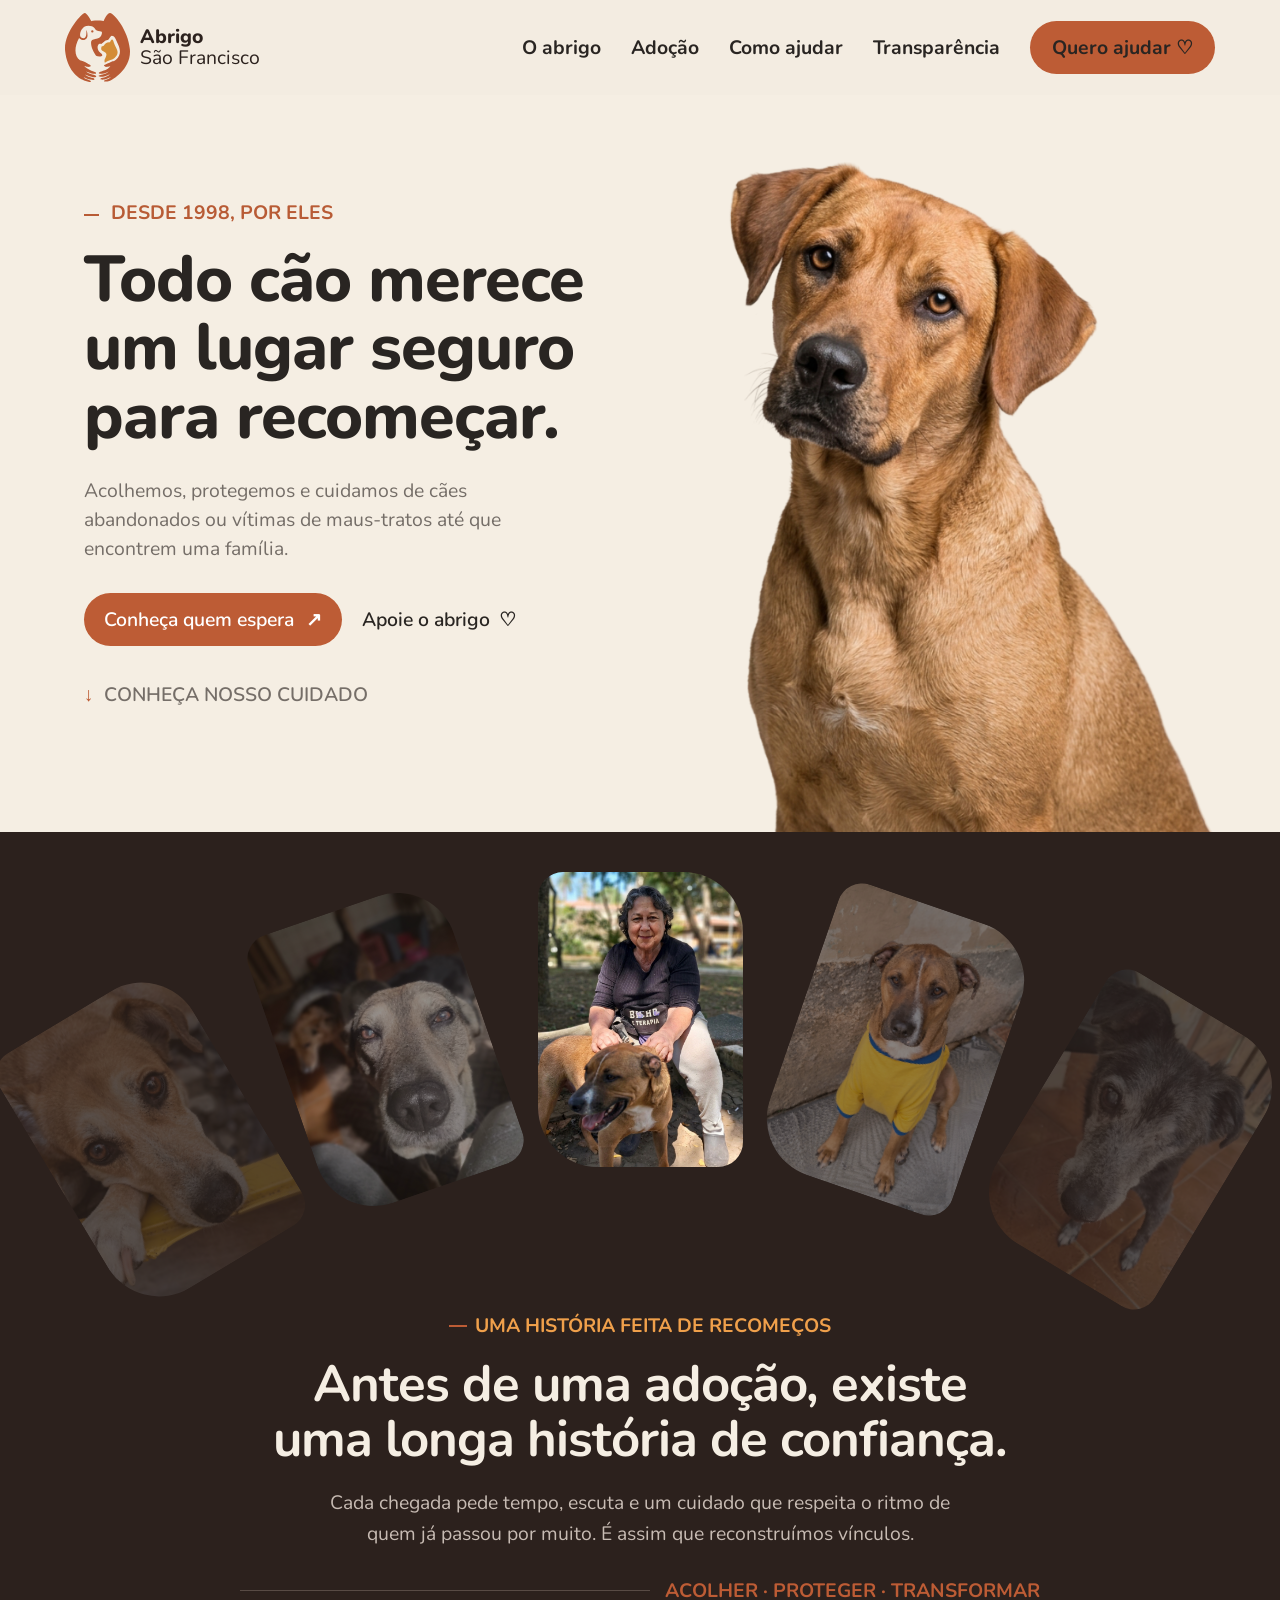
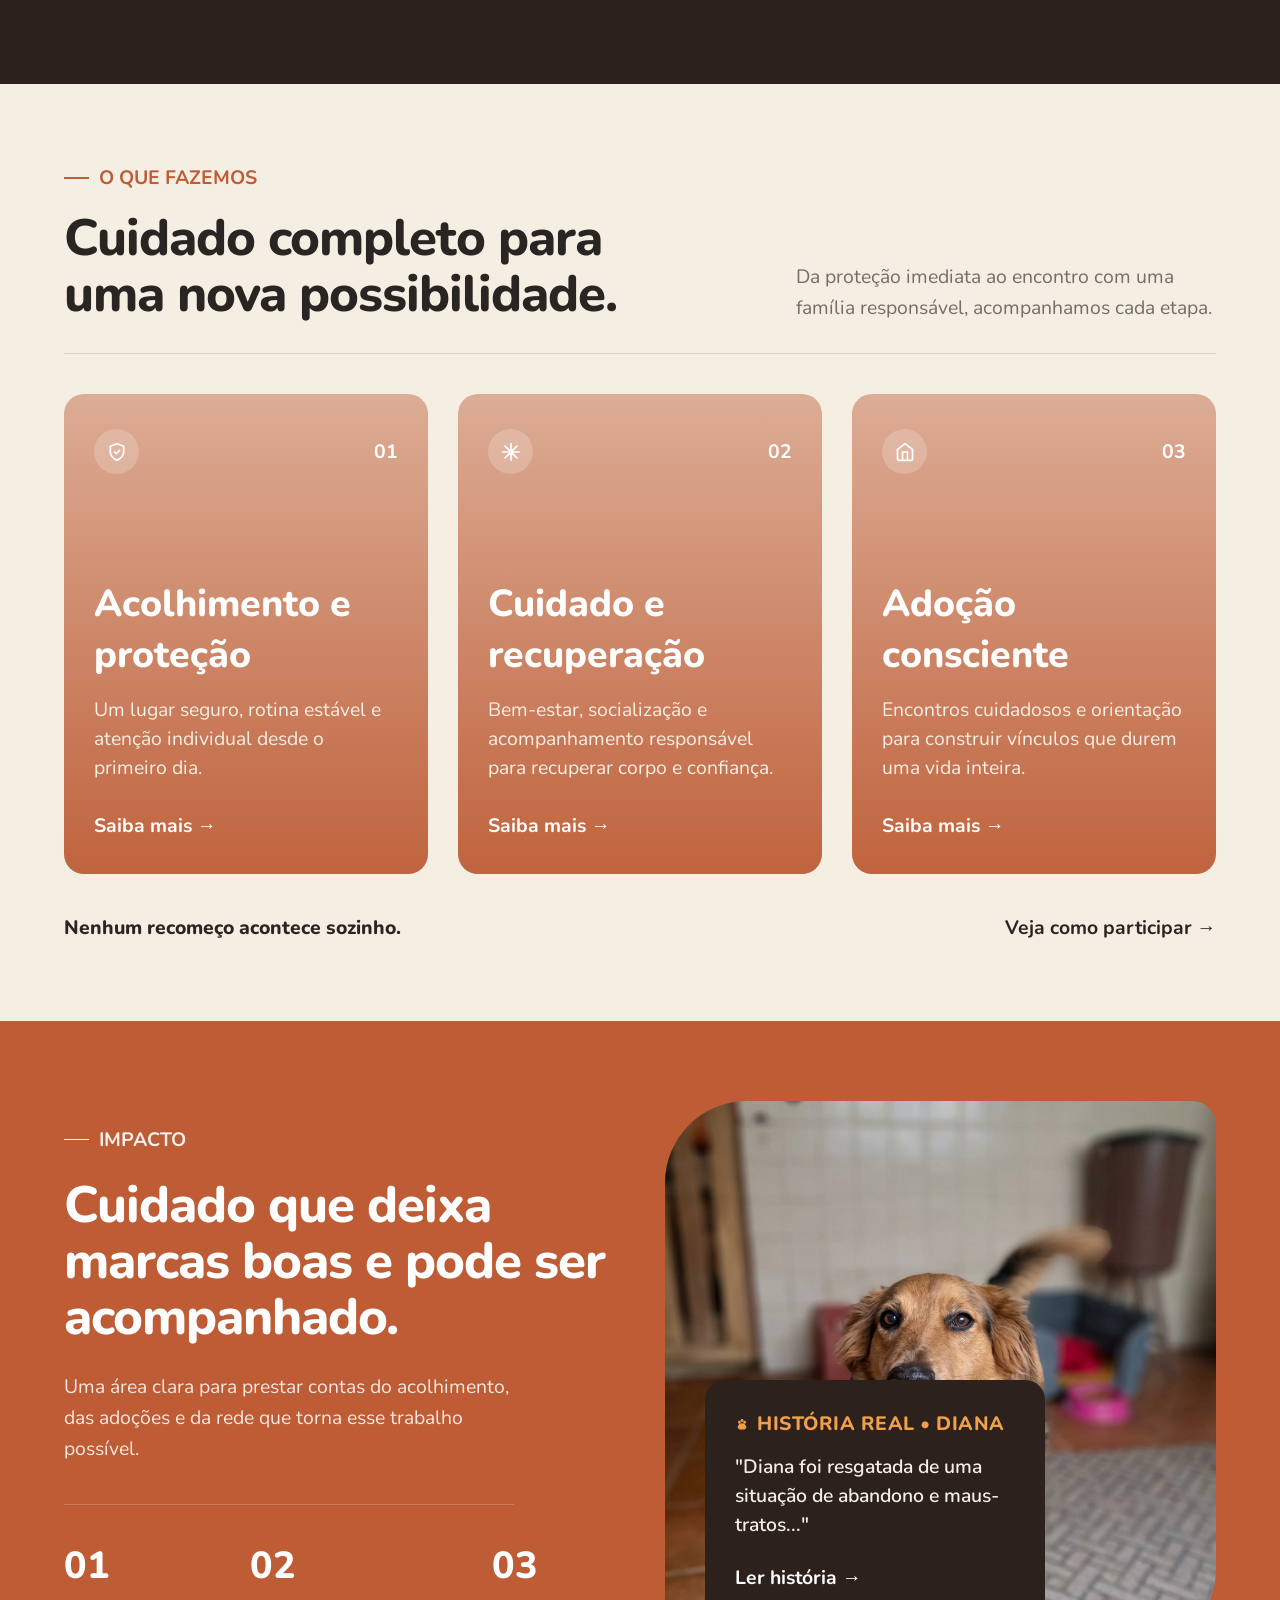
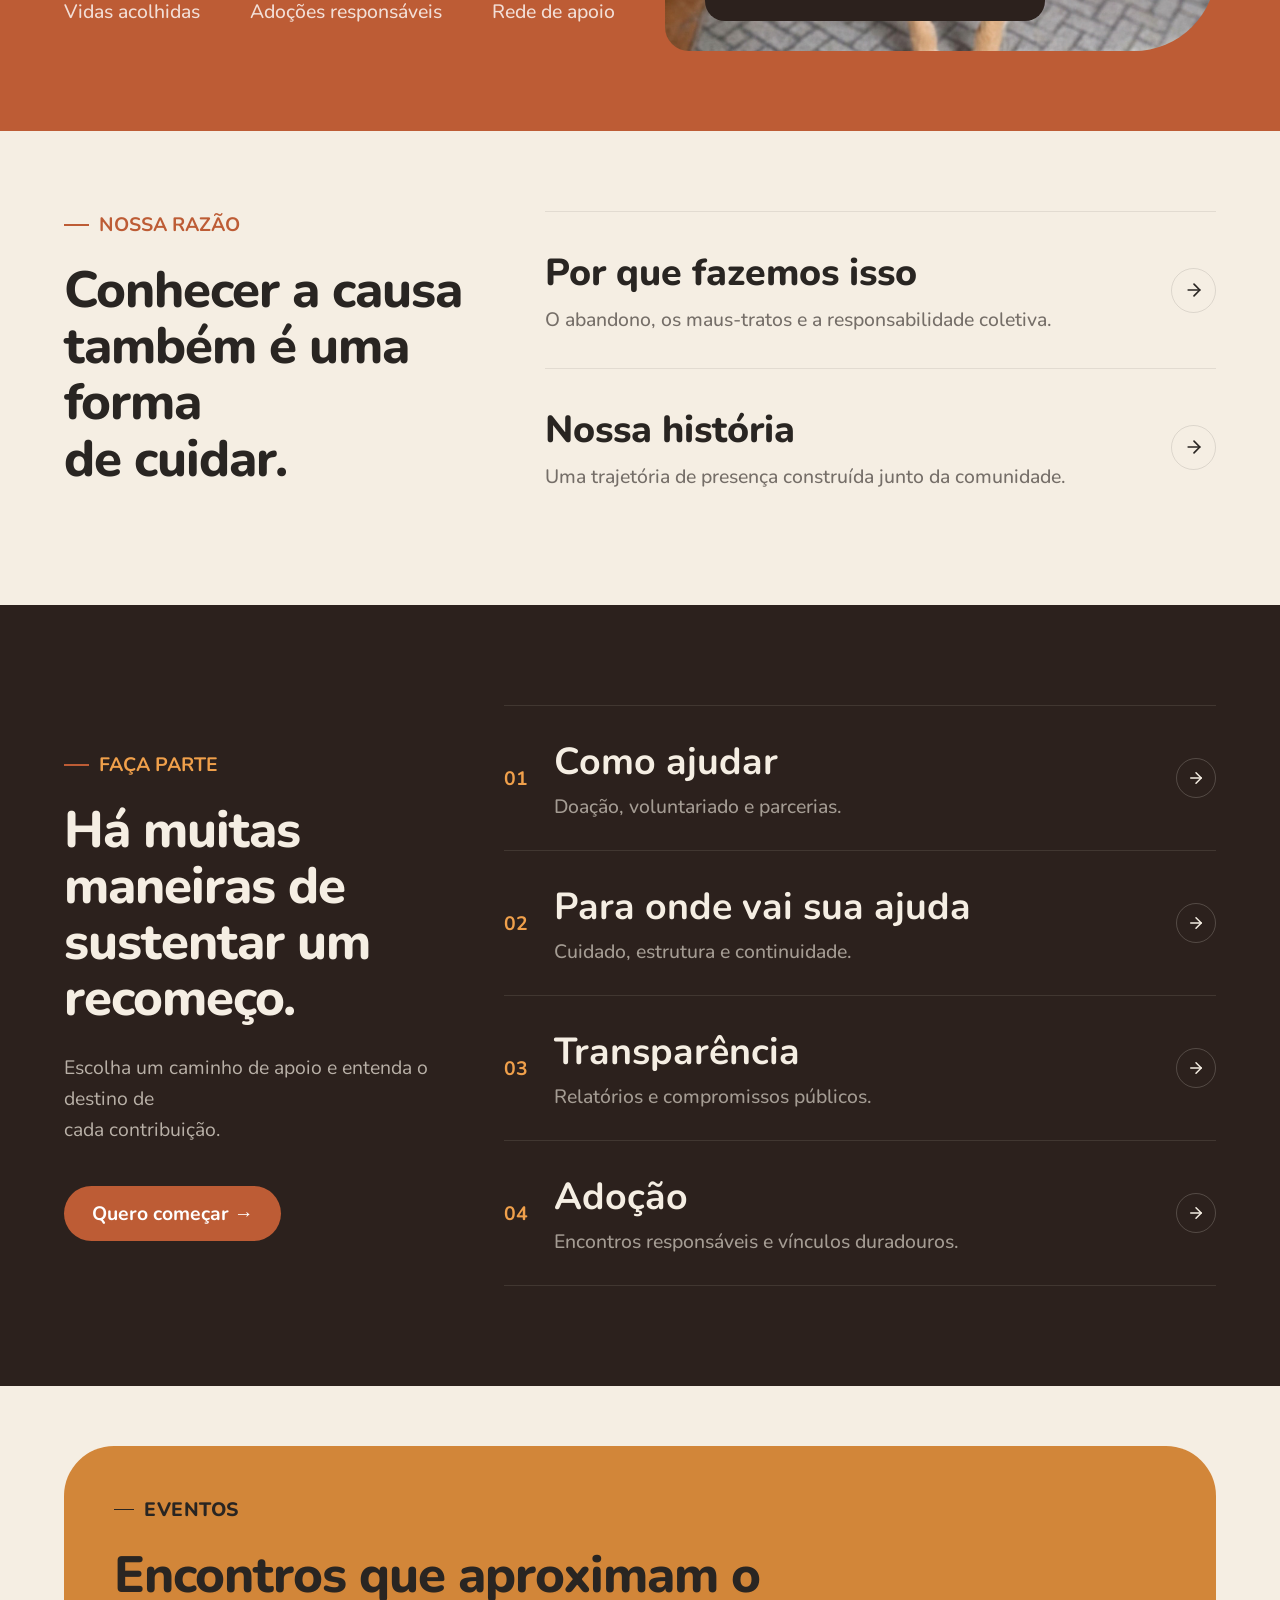
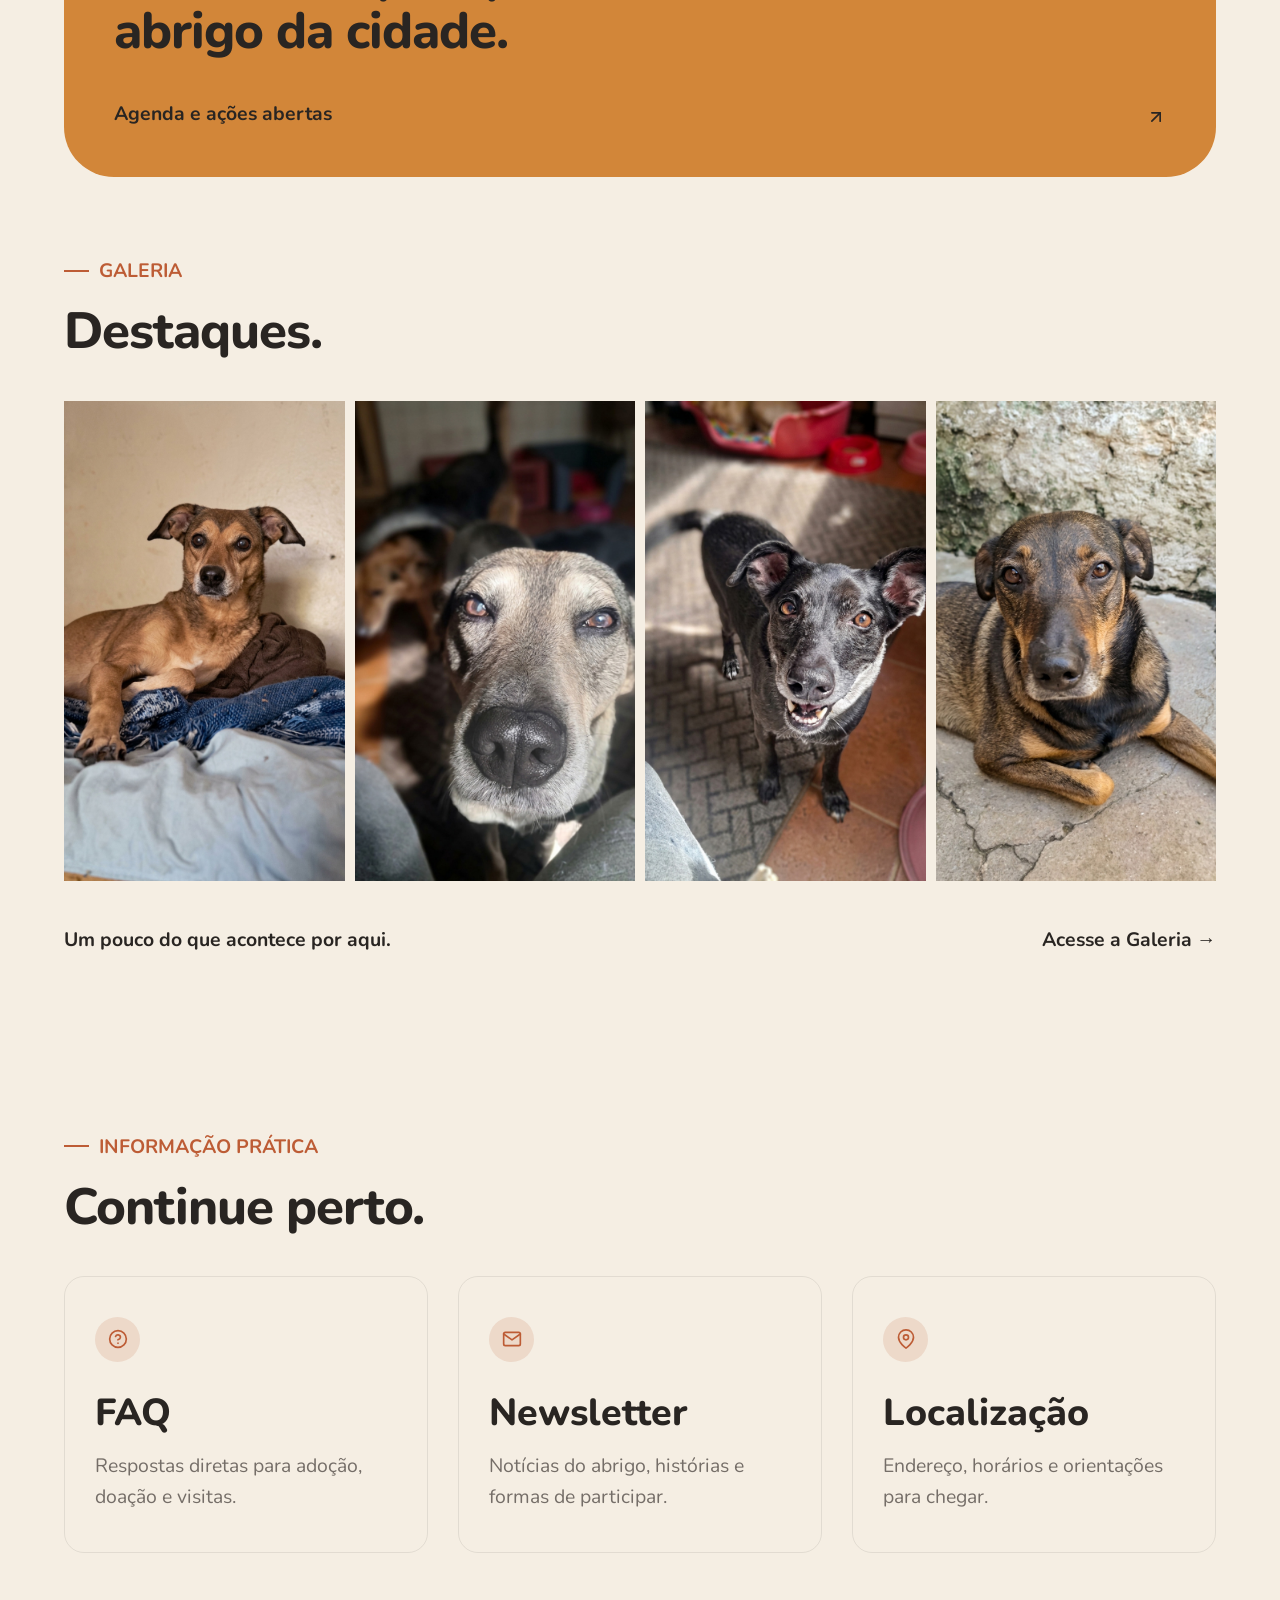
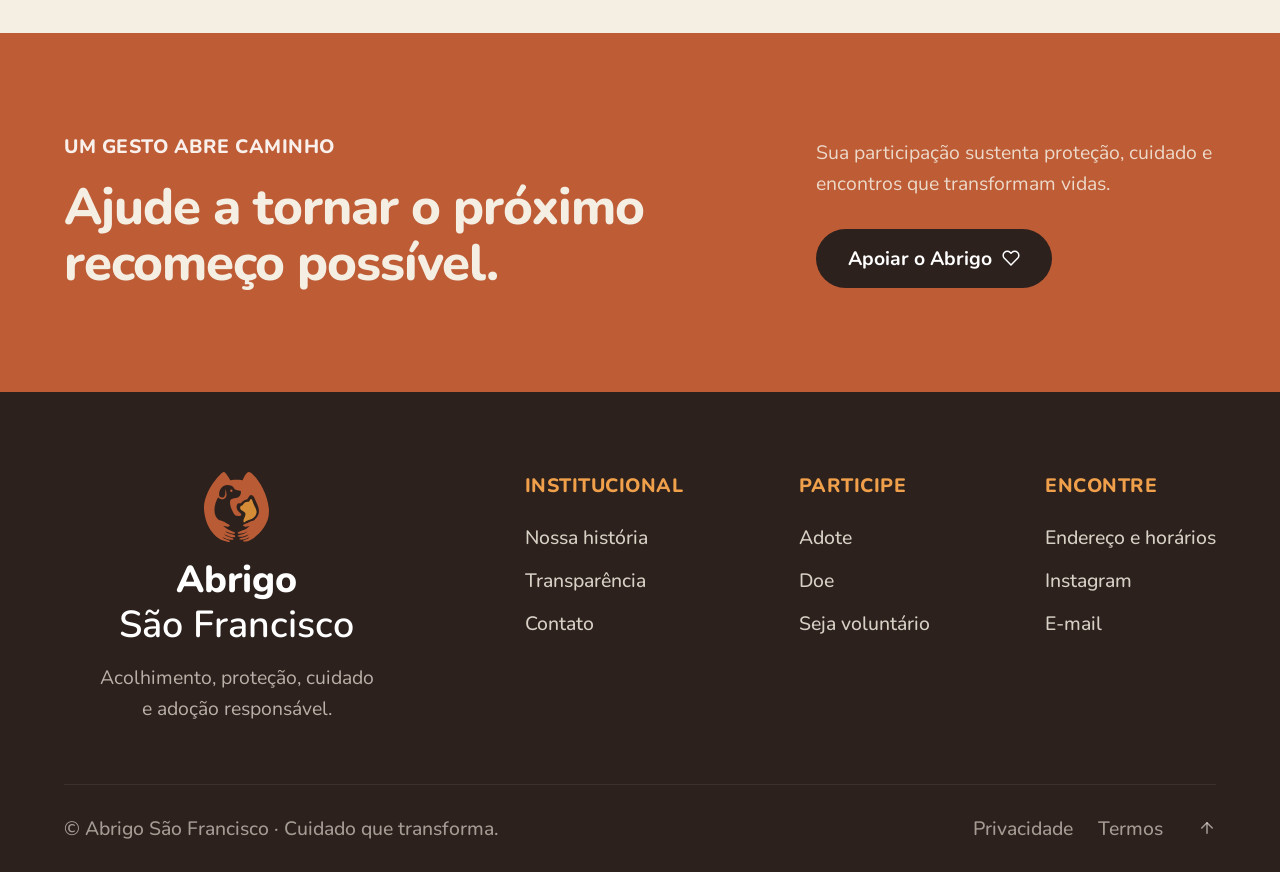
==== commit b547176f: "ajustes de padronização e adição de pasta dedicada ao css" ====
--- a/index.html
+++ b/index.html
@@ -4,10 +4,7 @@
 <head>
     <meta charset="UTF-8">
     <meta name="viewport" content="width=device-width, initial-scale=1.0">
-
-    <link rel="stylesheet" href="style.css" type="text/css">
-    <script src="script.js"></script>
-
+    <link rel="stylesheet" href="css/style.css" type="text/css">
     <title>Abrigo São Francisco</title>
 
 </head>
@@ -45,64 +42,6 @@
         </nav>
 
     </header>
-
-    <!-- Modal -->
-    <div class="modal-overlay" id="modal-ajuda">
-        <div class="modal-conteudo">
-
-            <!-- Botão de Fechar -->
-            <button class="modal-fechar" id="fechar-modal" aria-label="Fechar">
-                <svg width="24" height="24" viewBox="0 0 24 24" fill="none" stroke="currentColor" stroke-width="2"
-                    stroke-linecap="round" stroke-linejoin="round">
-                    <line x1="18" y1="6" x2="6" y2="18"></line>
-                    <line x1="6" y1="6" x2="18" y2="18"></line>
-                </svg>
-            </button>
-
-            <div class="modal-cabecalho">
-                <div class="subtitulo-padrao subtitulo-laranja">
-                    <span></span> FAÇA A DIFERENÇA
-                </div>
-                <h2>Como você gostaria de ajudar?</h2>
-                <p>Escolha uma das opções abaixo para ser direcionado à área correspondente.</p>
-            </div>
-
-            <div class="modal-opcoes">
-
-
-                <a href="projects.html" class="modal-opcao-card">
-                    <div class="icone-circulo-modal">
-                        <svg width="24" height="24" viewBox="0 0 24 24" fill="none" stroke="currentColor"
-                            stroke-width="2" stroke-linecap="round" stroke-linejoin="round">
-                            <path d="M17 21v-2a4 4 0 0 0-4-4H5a4 4 0 0 0-4 4v2"></path>
-                            <circle cx="9" cy="7" r="4"></circle>
-                            <path d="M23 21v-2a4 4 0 0 0-3-3.87"></path>
-                            <path d="M16 3.13a4 4 0 0 1 0 7.75"></path>
-                        </svg>
-                    </div>
-                    <h3>Ser Voluntário</h3>
-                    <p>Doe seu tempo e habilidades para apoiar as nossas causas e atividades diárias.</p>
-                    <span class="link-laranja-fino">Quero ser voluntário &rarr;</span>
-                </a>
-
-
-                <a href="projects.html#doacoes" class="modal-opcao-card">
-                    <div class="icone-circulo-modal">
-                        <svg width="24" height="24" viewBox="0 0 24 24" fill="none" stroke="currentColor"
-                            stroke-width="2" stroke-linecap="round" stroke-linejoin="round">
-                            <path
-                                d="M20.84 4.61a5.5 5.5 0 0 0-7.78 0L12 5.67l-1.06-1.06a5.5 5.5 0 0 0-7.78 7.78l1.06 1.06L12 21.23l7.78-7.78 1.06-1.06a5.5 5.5 0 0 0 0-7.78z">
-                            </path>
-                        </svg>
-                    </div>
-                    <h3>Fazer uma Doação</h3>
-                    <p>Contribua financeiramente para sustentar o abrigo e as campanhas ativas.</p>
-                    <span class="link-laranja-fino">Quero doar &rarr;</span>
-                </a>
-
-            </div>
-        </div>
-    </div>
 
     <main>
 
--- a/css/style.css
+++ b/css/style.css
@@ -0,0 +1,1328 @@
+@import url('https://fonts.googleapis.com/css2?family=Nunito:wght@400;500;600;700;800&display=swap');
+:root  {
+    --cor-creme: #f5eee3;
+    --cor-laranja: #bd5c35;
+    --cor-laranja-hover: #a94f2c;
+    --cor-escuro: #2c211d;
+    --cor-branco: #ffffff;
+    --cor-texto-escuro: #292522;
+    --cor-texto-cinza: #756e68;
+    --cor-sucesso: #10b981;
+    --cor-erro: #ef4444;
+    --cor-alerta: #f59e0b;
+
+    --fonte-familia: 'Nunito', sans-serif;
+    --fontsize-h1: clamp(36px, 24.03px + 3.193vw, 70px);
+    --fontsize-h2: clamp(28px, 18.49px + 2.535vw, 55px);
+    --fontsize-h3: clamp(24px, 18.37px + 1.502vw, 40px);
+    --fontsize-p:  clamp(16px, 14.59px + 0.376vw, 20px);
+    --fontsize-b:  clamp(16px, 14.59px + 0.376vw, 20px);
+
+    --espaco-sm: 8px;
+    --espaco-md: 16px;
+    --espaco-lg: 30px;
+    --espaco-xl: 60px;
+    --espaco-xxl: 100px;
+    
+    --borda-raio-sm: 8px;
+    --borda-raio-md: 12px;
+    --borda-raio-lg: 30px;
+    --transicao-padrao: all 0.3s ease;
+}
+*  {
+    margin: 0;
+    padding: 0;
+    box-sizing: border-box;
+}
+html  {
+    scroll-behavior: smooth;
+}
+body  {
+    background-color: var(--cor-creme);
+    font-family: var(--fonte-familia);
+    color: var(--cor-texto-escuro);
+}
+main  {
+    padding-top: 95px;
+}
+
+.nav-bar  {
+    width: 100%;
+    height: 95px;
+    padding: 0 65px;
+    background-color: #F3ECE1;
+    display: flex;
+    align-items: center;
+    position: fixed;
+    top: 0;
+    left: 0;
+    z-index: 1000;
+}
+.logo-container  {
+    display: flex;
+    align-items: center;
+    gap: 10px;
+}
+.logotipo  {
+    width: 65px;
+    height: auto;
+    display: block;
+}
+.escritalogo  {
+    display: flex;
+    flex-direction: column;
+    margin: 0;
+    color: #2C221E;
+    font-family: 'Nunito', sans-serif;
+    line-height: 1.1;
+}
+.escritalogo strong  {
+    font-size: var(--fontsize-b);
+    font-weight: 800;
+}
+.escritalogo span  {
+    font-size: var(--fontsize-p);
+    font-weight: 400;
+}
+.navegacao  {
+    display: flex;
+    align-items: center;
+    margin-left: auto;
+}
+.abas-nav  {
+    list-style: none;
+    display: flex;
+    align-items: center;
+    gap: 30px;
+}
+.abas-nav li  {
+    display: flex;
+    align-items: center;
+}
+.abas-nav a  {
+    color: #292522;
+    text-decoration: none;
+    font-size: var(--fontsize-p);
+    font-weight: 700;
+    white-space: nowrap;
+    transition: color 0.3s ease;
+}
+.abas-nav a:hover  {
+    color: #bd5c35;
+}
+.ajudar-button  {
+    background-color: #bd5c35;
+    color: #ffffff;
+    padding: 13px 22px;
+    border-radius: 30px;
+    font-size: var(--fontsize-p);
+    font-weight: 600;
+    transition: background-color 0.3s ease, transform 0.3s ease;
+}
+.ajudar-button:hover  {
+    background-color: #a94f2c;
+    transform: translateY(-2px);
+}
+.secao-inicio  {
+    height: auto;
+    min-height: 0;
+    padding: 60px 5% 0;
+    background-color: #f5eee3;
+    display: flex;
+    align-items: flex-end;
+    justify-content: space-between;
+    overflow: hidden;
+}
+.cont-inicio  {
+    width: 48%;
+    padding-left: 20px;
+    align-self: center;
+    transform: translateY(-40px);
+}
+.subtitulo-inicio  {
+    margin-bottom: 20px;
+    color: #B85B35;
+    font-size: var(--fontsize-p);
+    font-weight: 700;
+}
+.subtitulo-inicio span  {
+    display: inline-block;
+    width: 15px;
+    height: 2px;
+    margin-right: 7px;
+    background-color: #B85B35;
+    vertical-align: middle;
+}
+.cont-inicio h1  {
+    margin-bottom: 25px;
+    color: #292522;
+    font-size: var(--fontsize-h1);
+    font-weight: 800;
+    line-height: 1.05;
+    letter-spacing: -1px;
+}
+.desc-inicio  {
+    max-width: 450px;
+    margin-bottom: 30px;
+    color: #756e68;
+    font-size: var(--fontsize-p);
+    line-height: 1.5;
+}
+.botoes-inicio  {
+    display: flex;
+    align-items: center;
+    gap: 20px;
+}
+.quem-espera  {
+    display: flex;
+    align-items: center;
+    gap: 12px;
+    padding: 13px 20px;
+    background-color: #bd5c35;
+    color: #ffffff;
+    border-radius: 30px;
+    text-decoration: none;
+    font-size: var(--fontsize-p);
+    font-weight: 600;
+    transition: 0.3s ease;
+}
+.quem-espera span  {
+    font-size: var(--fontsize-p);
+}
+.quem-espera:hover  {
+    background-color: #a94f2c;
+    transform: translateY(-2px);
+}
+.apoie-abrigo  {
+    display: flex;
+    align-items: center;
+    gap: 9px;
+    color: #292522;
+    text-decoration: none;
+    font-size: var(--fontsize-p);
+    font-weight: 600;
+    transition: color 0.3s ease;
+}
+.apoie-abrigo span  {
+    font-size: var(--fontsize-p);
+}
+.apoie-abrigo:hover  {
+    color: #bd5c35;
+}
+.explorar-cuidado  {
+    display: inline-flex;
+    align-items: center;
+    gap: 10px;
+    margin-top: 35px;
+    color: #756e68;
+    text-decoration: none;
+    font-size: var(--fontsize-p);
+    font-weight: 600;
+}
+.explorar-cuidado span  {
+    color: #bd5c35;
+    font-size: var(--fontsize-p);
+}
+.img-scooby  {
+    position: relative;
+    width: 55%;
+    height: auto;
+    display: flex;
+    align-items: flex-end;
+    justify-content: center;
+    align-self: flex-end;
+}
+.img-scooby > img  {
+    width: 100%;
+    max-width: 700px;
+    height: auto;
+    display: block;
+}
+.secao-abrigo  {
+    min-height: 850px;
+    padding: 0 0 80px;
+    background-color: #2c211d;
+    color: #f5eee3;
+    overflow: hidden;
+}
+.fotos-abrigo  {
+    width: 100%;
+    height: 480px;
+    display: flex;
+    justify-content: center;
+    align-items: flex-start;
+    gap: 30px;
+    overflow: hidden;
+}
+.foto-abrigo  {
+    width: 205px;
+    height: 295px;
+    object-fit: cover;
+    border-radius: 25px 60px 25px 60px;
+    display: block;
+    flex-shrink: 0;
+}
+.foto-1  {
+    margin-top: 160px;
+    transform: rotate(-31deg);
+    opacity: 0.25;
+}
+.foto-2  {
+    margin-top: 70px;
+    transform: rotate(-19deg);
+    opacity: 0.50;
+    margin-right: 20px;
+}
+.foto-3  {
+    margin-top: 40px;
+    transform: rotate(0deg);
+    opacity: 1;
+}
+.foto-4  {
+    margin-top: 70px;
+    transform: rotate(19deg);
+    opacity: 0.50;
+    margin-left: 20px;
+}
+.foto-5  {
+    margin-top: 160px;
+    transform: rotate(31deg);
+    opacity: 0.25;
+}
+.conteudo-abrigo  {
+    width: 100%;
+    max-width: 850px;
+    margin: 0 auto;
+    padding: 0 25px;
+    text-align: center;
+}
+.subtitulo-abrigo  {
+    display: flex;
+    align-items: center;
+    justify-content: center;
+    gap: 8px;
+    margin-bottom: 18px;
+    color: #f0a04b;
+    font-size: var(--fontsize-p);
+    font-weight: 700;
+}
+.subtitulo-abrigo span  {
+    width: 18px;
+    height: 2px;
+    background-color: #bd5c35;
+    display: block;
+}
+.conteudo-abrigo h2  {
+    margin-bottom: 20px;
+    color: #f5eee3;
+    font-size: var(--fontsize-h2);
+    font-weight: 700;
+    line-height: 1.08;
+    letter-spacing: -1px;
+}
+.desc-abrigo  {
+    max-width: 650px;
+    margin: 0 auto;
+    color: #c7bbb3;
+    font-size: var(--fontsize-p);
+    line-height: 1.6;
+}
+.frase-abrigo  {
+    width: 100%;
+    margin-top: 28px;
+    display: flex;
+    align-items: center;
+    gap: 15px;
+}
+.frase-abrigo span  {
+    height: 1px;
+    flex: 1;
+    background-color: #584b45;
+}
+.frase-abrigo p  {
+    margin: 0;
+    color: #bd5c35;
+    font-size: var(--fontsize-p);
+    font-weight: 700;
+    white-space: nowrap;
+}
+.secao-fazemos  {
+    width: 100%;
+    padding: 80px 5%;
+    background-color: #f5eee3;
+    display: flex;
+    flex-direction: column;
+}
+.header-fazemos  {
+    display: flex;
+    justify-content: space-between;
+    align-items: flex-end;
+    padding-bottom: 30px;
+    margin-bottom: 40px;
+    border-bottom: 1px solid #dcd3c6;
+}
+.titulos-fazemos  {
+    width: 50%;
+}
+.subtitulo-fazemos  {
+    display: flex;
+    align-items: center;
+    gap: 10px;
+    margin-bottom: 20px;
+    color: #bd5c35;
+    font-size: var(--fontsize-p);
+    font-weight: 700;
+}
+.subtitulo-fazemos span  {
+    width: 25px;
+    height: 2px;
+    background-color: #bd5c35;
+}
+.titulos-fazemos h2  {
+    color: #292522;
+    font-size: var(--fontsize-h2);
+    font-weight: 800;
+    line-height: 1.1;
+    letter-spacing: -1px;
+}
+.desc-fazemos  {
+    width: 40%;
+    max-width: 420px;
+    color: #756e68;
+    font-size: var(--fontsize-p);
+    line-height: 1.6;
+}
+.grid-cards-fazemos  {
+    display: grid;
+    grid-template-columns: repeat(3, 1fr);
+    gap: 30px;
+    margin-bottom: 40px;
+}
+.card-fazemos  {
+    position: relative;
+    height: 480px;
+    border-radius: 20px;
+    overflow: hidden;
+    background-size: cover;
+    background-position: center;
+    display: flex;
+    flex-direction: column;
+    justify-content: space-between;
+    padding: 35px 30px;
+}
+.card-fazemos::before  {
+    content: "";
+    position: absolute;
+    top: 0;
+    left: 0;
+    width: 100%;
+    height: 100%;
+    background: linear-gradient(180deg, rgba(189, 92, 53, 0.45) 0%, rgba(189, 92, 53, 0.95) 100%);
+    z-index: 1;
+}
+.bg-card-1  {
+    background-image: url('imagens/foto_1_secao_apoio.jpeg');
+}
+.bg-card-2  {
+    background-image: url('imagens/foto_5_secao_apoio.jpeg');
+}
+.bg-card-3  {
+    background-image: url('imagens/foto_homem_segurando_cachorro.jpeg');
+}
+.conteudo-card  {
+    position: relative;
+    z-index: 2;
+    height: 100%;
+    display: flex;
+    flex-direction: column;
+    justify-content: space-between;
+    color: #ffffff;
+}
+.topo-card  {
+    display: flex;
+    justify-content: space-between;
+    align-items: center;
+}
+.icone-card  {
+    width: 45px;
+    height: 45px;
+    border-radius: 50%;
+    background-color: rgba(255, 255, 255, 0.2);
+    backdrop-filter: blur(5px);
+    display: flex;
+    align-items: center;
+    justify-content: center;
+}
+.numero-card  {
+    font-size: var(--fontsize-p);
+    font-weight: 700;
+}
+.base-card h3  {
+    margin-bottom: 15px;
+    font-size: var(--fontsize-h3);
+    font-weight: 800;
+}
+.base-card p  {
+    margin-bottom: 30px;
+    color: #f5eee3;
+    font-size: var(--fontsize-p);
+    line-height: 1.5;
+}
+.link-card  {
+    display: flex;
+    align-items: center;
+    gap: 8px;
+    color: #ffffff;
+    text-decoration: none;
+    font-size: var(--fontsize-p);
+    font-weight: 700;
+    transition: transform 0.3s ease;
+}
+.link-card:hover  {
+    transform: translateX(5px);
+}
+.rodape-fazemos  {
+    display: flex;
+    justify-content: space-between;
+    align-items: center;
+}
+.rodape-fazemos p  {
+    color: #292522;
+    font-size: var(--fontsize-p);
+    font-weight: 800;
+}
+.link-rodape-fazemos  {
+    display: flex;
+    align-items: center;
+    gap: 8px;
+    color: #292522;
+    text-decoration: none;
+    font-size: var(--fontsize-p);
+    font-weight: 700;
+    transition: color 0.3s ease;
+}
+.link-rodape-fazemos:hover  {
+    color: #bd5c35;
+}
+.secao-impacto  {
+    width: 100%;
+    padding: 80px 5%;
+    background-color: #bd5c35;
+    display: flex;
+    justify-content: space-between;
+    align-items: center;
+    gap: 50px;
+}
+.cont-impacto-esq  {
+    width: 100%;
+    color: #ffffff;
+}
+.subtitulo-impacto  {
+    display: flex;
+    align-items: center;
+    gap: 10px;
+    margin-bottom: 25px;
+    color: rgba(255, 255, 255, 0.9);
+    font-size: var(--fontsize-p);
+    font-weight: 700;
+    text-transform: uppercase;
+}
+.subtitulo-impacto span  {
+    width: 25px;
+    height: 1px;
+    background-color: rgba(255, 255, 255, 0.9);
+}
+.cont-impacto-esq h2  {
+    margin-bottom: 25px;
+    font-size: var(--fontsize-h2);
+    font-weight: 800;
+    line-height: 1.1;
+    letter-spacing: -1px;
+}
+.cont-impacto-esq p  {
+    max-width: 450px;
+    margin-bottom: 40px;
+    color: rgba(255, 255, 255, 0.85);
+    font-size: var(--fontsize-p);
+    line-height: 1.6;
+}
+.linha-divisoria-impacto  {
+    width: 100%;
+    max-width: 450px;
+    height: 1px;
+    margin-bottom: 35px;
+    background-color: rgba(255, 255, 255, 0.2);
+}
+.stats-impacto  {
+    display: flex;
+    gap: 50px;
+}
+.stat-item h3  {
+    margin-bottom: 5px;
+    font-size: var(--fontsize-h3);
+    font-weight: 800;
+}
+.stat-item p  {
+    margin: 0;
+    color: rgba(255, 255, 255, 0.8);
+    font-size: var(--fontsize-p);
+    font-weight: 500;
+}
+.cont-impacto-dir  {
+    width: 100%;
+}
+.imagem-impacto-bg  {
+    position: relative;
+    width: 100%;
+    max-width: 900px;
+    height: 550px;
+    border-radius: 82px 24px;
+    overflow: hidden;
+}
+
+.imagem-impacto-bg img{
+    width: 100%;
+    height: 100%;
+    object-fit: cover;
+    object-position: center;
+    display: block;
+}
+
+
+.card-historia  {
+    position: absolute;
+    bottom: 30px;
+    left: 40px;
+    width: 340px;
+    padding: 30px;
+    background-color: #2c211d;
+    border-radius: 20px;
+    color: #f5eee3;
+}
+.tag-historia  {
+    display: flex;
+    align-items: center;
+    gap: 8px;
+    margin-bottom: 15px;
+    color: #f0a04b;
+    font-size: var(--fontsize-p);
+    font-weight: 800;
+    letter-spacing: 0.5px;
+}
+.card-historia p  {
+    margin-bottom: 25px;
+    font-size: var(--fontsize-p);
+    font-weight: 600;
+    line-height: 1.5;
+}
+.link-historia  {
+    color: #ffffff;
+    text-decoration: none;
+    font-size: var(--fontsize-p);
+    font-weight: 700;
+    transition: color 0.3s ease;
+}
+.link-historia:hover  {
+    color: #f0a04b;
+}
+@media (max-width: 1024px)  {
+    .card-historia  {
+        left: 20px;
+        width: calc(100% - 40px);
+    }
+}
+.secao-razao  {
+    width: 100%;
+    padding: 80px 5%;
+    background-color: #f5eee3;
+    display: flex;
+    justify-content: space-between;
+    align-items: flex-start;
+    gap: 50px;
+}
+.cont-razao-esq  {
+    width: 45%;
+}
+.subtitulo-razao  {
+    display: flex;
+    align-items: center;
+    gap: 10px;
+    margin-bottom: 25px;
+    color: #bd5c35;
+    font-size: var(--fontsize-p);
+    font-weight: 700;
+    text-transform: uppercase;
+}
+.subtitulo-razao span  {
+    width: 25px;
+    height: 2px;
+    background-color: #bd5c35;
+}
+.cont-razao-esq h2  {
+    color: #292522;
+    font-size: var(--fontsize-h2);
+    font-weight: 800;
+    line-height: 1.1;
+    letter-spacing: -1px;
+}
+.cont-razao-dir  {
+    width: 70%;
+    display: flex;
+    flex-direction: column;
+}
+.item-razao  {
+    display: flex;
+    justify-content: space-between;
+    align-items: center;
+    padding: 35px 0;
+    border-top: 1px solid rgba(0, 0, 0, 0.08);
+    color: inherit;
+    text-decoration: none;
+    transition: opacity 0.3s ease;
+}
+.item-razao:hover  {
+    opacity: 0.8;
+}
+.textos-item-razao h3  {
+    margin-bottom: 8px;
+    color: #292522;
+    font-size: var(--fontsize-h3);
+    font-weight: 800;
+}
+.textos-item-razao p  {
+    color: #756e68;
+    font-size: var(--fontsize-p);
+    font-weight: 500;
+}
+.icone-seta-razao  {
+    width: 45px;
+    height: 45px;
+    border-radius: 50%;
+    border: 1px solid rgba(0, 0, 0, 0.1);
+    display: flex;
+    align-items: center;
+    justify-content: center;
+    color: #292522;
+    transition: all 0.3s ease;
+}
+.item-razao:hover .icone-seta-razao  {
+    background-color: #bd5c35;
+    border-color: #bd5c35;
+    color: #ffffff;
+}
+@media (max-width: 900px)  {
+    .secao-razao  {
+        flex-direction: column;
+        gap: 40px;
+    }
+    .cont-razao-esq, .cont-razao-dir  {
+        width: 100%;
+    }
+}
+.secao-faca-parte  {
+    width: 100%;
+    padding: 100px 5%;
+    background-color: #2c211d;
+    display: flex;
+    justify-content: space-between;
+    align-items: center;
+    gap: 60px;
+}
+.cont-parte-esq  {
+    width: 40%;
+}
+.subtitulo-parte  {
+    display: flex;
+    align-items: center;
+    gap: 10px;
+    margin-bottom: 25px;
+    color: #f0a04b;
+    font-size: var(--fontsize-p);
+    font-weight: 700;
+    text-transform: uppercase;
+}
+.subtitulo-parte span  {
+    width: 25px;
+    height: 2px;
+    background-color: #bd5c35;
+}
+.cont-parte-esq h2  {
+    margin-bottom: 25px;
+    color: #f5eee3;
+    font-size: var(--fontsize-h2);
+    font-weight: 800;
+    line-height: 1.1;
+    letter-spacing: -1px;
+}
+.cont-parte-esq p  {
+    margin-bottom: 40px;
+    color: rgba(245, 238, 227, 0.7);
+    font-size: var(--fontsize-p);
+    line-height: 1.6;
+}
+.btn-comecar  {
+    display: inline-flex;
+    align-items: center;
+    gap: 10px;
+    padding: 14px 28px;
+    background-color: #bd5c35;
+    color: #ffffff;
+    border-radius: 30px;
+    text-decoration: none;
+    font-size: var(--fontsize-p);
+    font-weight: 700;
+    transition: background-color 0.3s ease, transform 0.3s ease;
+}
+.btn-comecar:hover  {
+    background-color: #a94f2c;
+    transform: translateY(-2px);
+}
+.cont-parte-dir  {
+    width: 75%;
+    display: flex;
+    flex-direction: column;
+}
+.item-parte  {
+    display: flex;
+    align-items: center;
+    padding: 30px 0;
+    border-top: 1px solid rgba(245, 238, 227, 0.1);
+    color: inherit;
+    text-decoration: none;
+    transition: background-color 0.3s ease;
+}
+.item-parte.ult  {
+    border-bottom: 1px solid rgba(245, 238, 227, 0.1);
+}
+.item-parte:hover  {
+    background-color: rgba(255, 255, 255, 0.02);
+}
+.num-parte  {
+    width: 50px;
+    color: #f0a04b;
+    font-size: var(--fontsize-p);
+    font-weight: 700;
+}
+.textos-item-parte  {
+    flex: 1;
+}
+.textos-item-parte h3  {
+    margin-bottom: 6px;
+    color: #f5eee3;
+    font-size: var(--fontsize-h3);
+    font-weight: 700;
+}
+.textos-item-parte p  {
+    color: rgba(245, 238, 227, 0.6);
+    font-size: var(--fontsize-p);
+    font-weight: 500;
+}
+.icone-seta-parte  {
+    width: 40px;
+    height: 40px;
+    border-radius: 50%;
+    border: 1px solid rgba(245, 238, 227, 0.2);
+    display: flex;
+    align-items: center;
+    justify-content: center;
+    color: #f5eee3;
+    transition: all 0.3s ease;
+}
+.item-parte:hover .icone-seta-parte  {
+    background-color: #bd5c35;
+    border-color: #bd5c35;
+    color: #ffffff;
+}
+@media (max-width: 950px)  {
+    .secao-faca-parte  {
+        flex-direction: column;
+        align-items: flex-start;
+        gap: 50px;
+        padding: 60px 5%;
+    }
+    .cont-parte-esq, .cont-parte-dir  {
+        width: 100%;
+    }
+}
+.secao-eventos  {
+    width: 100%;
+    padding: 60px 5% 20px;
+    background-color: #f5eee3;
+}
+.banner-eventos  {
+    width: 100%;
+    padding: 50px;
+    background-color: #d28639;
+    border-radius: 50px;
+    display: flex;
+    flex-direction: column;
+    justify-content: space-between;
+    min-height: 280px;
+}
+.subtitulo-banner  {
+    display: flex;
+    align-items: center;
+    gap: 10px;
+    margin-bottom: 25px;
+    color: #292522;
+    font-size: var(--fontsize-p);
+    font-weight: 800;
+    text-transform: uppercase;
+    letter-spacing: 0.5px;
+}
+.subtitulo-banner span  {
+    width: 20px;
+    height: 1px;
+    background-color: #292522;
+}
+.conteudo-banner h2  {
+    max-width: 650px;
+    color: #292522;
+    font-size: var(--fontsize-h2);
+    font-weight: 800;
+    line-height: 1.1;
+    letter-spacing: -1px;
+}
+.link-banner  {
+    display: flex;
+    justify-content: space-between;
+    align-items: flex-end;
+    margin-top: 40px;
+    color: #292522;
+    text-decoration: none;
+    font-size: var(--fontsize-p);
+    font-weight: 700;
+    transition: opacity 0.3s ease;
+}
+.link-banner:hover  {
+    opacity: 0.7;
+}
+.secao-galeria  {
+    width: 100%;
+    padding: 60px 5% 100px;
+    background-color: #f5eee3;
+}
+.header-galeria  {
+    margin-bottom: 40px;
+}
+.subtitulo-galeria  {
+    display: flex;
+    align-items: center;
+    gap: 10px;
+    margin-bottom: 20px;
+    color: #bd5c35;
+    font-size: var(--fontsize-p);
+    font-weight: 700;
+    text-transform: uppercase;
+}
+.subtitulo-galeria span  {
+    width: 25px;
+    height: 2px;
+    background-color: #bd5c35;
+}
+.header-galeria h2  {
+    color: #292522;
+    font-size: var(--fontsize-h2);
+    font-weight: 800;
+    line-height: 1.1;
+    letter-spacing: -1px;
+}
+.grid-galeria  {
+    display: grid;
+    grid-template-columns: repeat(4, 1fr);
+    gap: 10px;
+    margin-bottom: 45px;
+}
+.img-galeria  {
+    width: 100%;
+    height: 480px;
+    object-fit: cover;
+}
+.rodape-galeria  {
+    display: flex;
+    justify-content: space-between;
+    align-items: center;
+}
+.rodape-galeria p  {
+    color: #292522;
+    font-size: var(--fontsize-p);
+    font-weight: 700;
+}
+.link-rodape-galeria  {
+    display: flex;
+    align-items: center;
+    gap: 8px;
+    color: #292522;
+    text-decoration: none;
+    font-size: var(--fontsize-p);
+    font-weight: 700;
+    transition: color 0.3s ease;
+}
+.link-rodape-galeria:hover  {
+    color: #bd5c35;
+}
+@media (max-width: 950px)  {
+    .grid-galeria  {
+        grid-template-columns: repeat(2, 1fr);
+        gap: 15px;
+    }
+    .img-galeria  {
+        height: 350px;
+    }
+    .rodape-galeria  {
+        flex-direction: column;
+        align-items: flex-start;
+        gap: 20px;
+    }
+}
+@media (max-width: 600px)  {
+    .grid-galeria  {
+        grid-template-columns: 1fr;
+    }
+}
+.secao-informacao  {
+    width: 100%;
+    padding: 80px 5%;
+    background-color: #f5eee3;
+}
+.header-informacao  {
+    margin-bottom: 40px;
+}
+.subtitulo-informacao  {
+    display: flex;
+    align-items: center;
+    gap: 10px;
+    margin-bottom: 20px;
+    color: #bd5c35;
+    font-size: var(--fontsize-p);
+    font-weight: 700;
+    text-transform: uppercase;
+}
+.subtitulo-informacao span  {
+    width: 25px;
+    height: 2px;
+    background-color: #bd5c35;
+}
+.header-informacao h2  {
+    color: #292522;
+    font-size: var(--fontsize-h2);
+    font-weight: 800;
+    line-height: 1.1;
+    letter-spacing: -1px;
+}
+.grid-informacao  {
+    display: grid;
+    grid-template-columns: repeat(3, 1fr);
+    gap: 30px;
+}
+.card-info  {
+    padding: 40px 30px;
+    border: 1px solid rgba(0, 0, 0, 0.08);
+    border-radius: 20px;
+    background-color: transparent;
+    transition: transform 0.3s ease, box-shadow 0.3s ease;
+}
+.card-info:hover  {
+    transform: translateY(-5px);
+    box-shadow: 0 10px 30px rgba(0, 0, 0, 0.05);
+    background-color: #ffffff;
+}
+.icone-info  {
+    width: 45px;
+    height: 45px;
+    margin-bottom: 25px;
+    border-radius: 50%;
+    background-color: rgba(189, 92, 53, 0.15);
+    display: flex;
+    align-items: center;
+    justify-content: center;
+    color: #bd5c35;
+}
+.card-info h3  {
+    margin-bottom: 12px;
+    color: #292522;
+    font-size: var(--fontsize-h3);
+    font-weight: 800;
+}
+.card-info p  {
+    color: #756e68;
+    font-size: var(--fontsize-p);
+    line-height: 1.6;
+}
+.secao-cta  {
+    width: 100%;
+    padding: 100px 5%;
+    background-color: #bd5c35;
+    display: flex;
+    justify-content: space-between;
+    align-items: center;
+    gap: 60px;
+}
+.cta-esq  {
+    width: 55%;
+}
+.subtitulo-cta  {
+    margin-bottom: 20px;
+    color: rgba(255, 255, 255, 0.9);
+    font-size: var(--fontsize-p);
+    font-weight: 800;
+    text-transform: uppercase;
+    letter-spacing: 0.5px;
+}
+.cta-esq h2  {
+    color: #f5eee3;
+    font-size: var(--fontsize-h2);
+    font-weight: 800;
+    line-height: 1.1;
+    letter-spacing: -1px;
+}
+.cta-dir  {
+    width: 40%;
+    max-width: 400px;
+    display: flex;
+    flex-direction: column;
+    align-items: flex-start;
+}
+.cta-dir p  {
+    margin-bottom: 30px;
+    color: rgba(245, 238, 227, 0.85);
+    font-size: var(--fontsize-p);
+    line-height: 1.6;
+}
+.btn-apoiar  {
+    display: inline-flex;
+    align-items: center;
+    gap: 10px;
+    padding: 16px 32px;
+    background-color: #2c211d;
+    color: #ffffff;
+    border-radius: 40px;
+    text-decoration: none;
+    font-size: var(--fontsize-p);
+    font-weight: 700;
+    transition: background-color 0.3s ease, transform 0.3s ease;
+}
+.btn-apoiar:hover  {
+    background-color: #1a1311;
+    transform: translateY(-2px);
+}
+@media (max-width: 950px)  {
+    .grid-informacao  {
+        grid-template-columns: 1fr;
+        gap: 20px;
+    }
+    .secao-cta  {
+        flex-direction: column;
+        align-items: flex-start;
+        gap: 40px;
+        padding: 60px 5%;
+    }
+    .cta-esq, .cta-dir  {
+        width: 100%;
+        max-width: 100%;
+    }
+    .cta-esq h2  {
+        font-size: var(--fontsize-h2);
+    }
+}
+.rodape-site  {
+    width: 100%;
+    padding: 80px 5% 30px;
+    background-color: #2c211d;
+    color: #f5eee3;
+}
+.conteudo-rodape  {
+    display: flex;
+    justify-content: space-between;
+    align-items: flex-start;
+    gap: 40px;
+}
+.coluna-marca  {
+    width: 30%;
+    display: flex;
+    flex-direction: column;
+    align-items: center;
+    text-align: center;
+}
+.logo-rodape  {
+    margin-bottom: 15px;
+}
+.coluna-marca h3  {
+    margin-bottom: 15px;
+    color: #ffffff;
+    font-size: var(--fontsize-h3);
+    font-weight: 800;
+    line-height: 1.2;
+}
+.coluna-marca h3 span  {
+    font-size: var(--fontsize-h3);
+    font-weight: 600;
+}
+.coluna-marca p  {
+    color: rgba(245, 238, 227, 0.7);
+    font-size: var(--fontsize-p);
+    line-height: 1.6;
+}
+.colunas-links  {
+    width: 60%;
+    display: flex;
+    justify-content: space-between;
+    gap: 30px;
+}
+.coluna-nav h4  {
+    margin-bottom: 25px;
+    color: #f0a04b;
+    font-size: var(--fontsize-p);
+    font-weight: 800;
+    text-transform: uppercase;
+    letter-spacing: 0.5px;
+}
+.coluna-nav ul  {
+    list-style: none;
+    padding: 0;
+    margin: 0;
+}
+.coluna-nav li  {
+    margin-bottom: 16px;
+}
+.coluna-nav a  {
+    color: rgba(245, 238, 227, 0.85);
+    text-decoration: none;
+    font-size: var(--fontsize-p);
+    font-weight: 500;
+    transition: color 0.3s ease;
+}
+.coluna-nav a:hover  {
+    color: #f0a04b;
+}
+.linha-divisoria-rodape  {
+    width: 100%;
+    height: 1px;
+    margin: 60px 0 30px;
+    background-color: rgba(245, 238, 227, 0.08);
+}
+.rodape-inferior  {
+    display: flex;
+    justify-content: space-between;
+    align-items: center;
+}
+.rodape-inferior p  {
+    color: rgba(245, 238, 227, 0.6);
+    font-size: var(--fontsize-p);
+    font-weight: 500;
+}
+.links-inferiores  {
+    display: flex;
+    align-items: center;
+    gap: 25px;
+}
+.links-inferiores a  {
+    color: rgba(245, 238, 227, 0.6);
+    text-decoration: none;
+    font-size: var(--fontsize-p);
+    font-weight: 500;
+    transition: color 0.3s ease;
+}
+.links-inferiores a:hover  {
+    color: #ffffff;
+}
+.btn-voltar-topo  {
+    display: flex;
+    align-items: center;
+    justify-content: center;
+    margin-left: 10px;
+    color: rgba(245, 238, 227, 0.8);
+}
+@media (max-width: 900px)  {
+    .conteudo-rodape  {
+        flex-direction: column;
+        align-items: center;
+        gap: 50px;
+    }
+    .coluna-marca  {
+        width: 100%;
+    }
+    .colunas-links  {
+        width: 100%;
+        flex-wrap: wrap;
+        justify-content: space-between;
+    }
+    .coluna-nav  {
+        width: 45%;
+        margin-bottom: 20px;
+    }
+    .rodape-inferior  {
+        flex-direction: column;
+        gap: 20px;
+        text-align: center;
+    }
+}
+@media (max-width: 500px)  {
+    .coluna-nav  {
+        width: 100%;
+        text-align: center;
+    }
+}
+.menu-toggle  {
+    display: none;
+    flex-direction: column;
+    justify-content: space-between;
+    width: 30px;
+    height: 21px;
+    cursor: pointer;
+    margin-left: auto;
+}
+.menu-toggle span  {
+    display: block;
+    height: 3px;
+    width: 100%;
+    background-color: var(--cor-texto-escuro);
+    border-radius: 3px;
+    transition: all 0.3s ease;
+}
+@media (max-width: 768px)  {
+    .nav-bar  {
+        padding: 0 20px;
+        justify-content: space-between;
+    }
+    .navegacao  {
+        position: absolute;
+        top: 95px;
+        left: 0;
+        width: 100%;
+        background-color: #F3ECE1;
+        flex-direction: column;
+        padding: 20px 0;
+        gap: 20px;
+        transform: translateY(-150%);
+        opacity: 0;
+        visibility: hidden;
+        transition: all 0.3s ease;
+        box-shadow: 0 10px 15px rgba(0,0,0,0.05);
+    }
+    .navegacao.ativa  {
+        transform: translateY(0);
+        opacity: 1;
+        visibility: visible;
+    }
+    .abas-nav  {
+        flex-direction: column;
+        gap: 20px;
+        width: 100%;
+        text-align: center;
+        margin: 0;
+        padding: 0;
+    }
+    .menu-toggle  {
+        display: flex;
+    }
+    .menu-toggle.ativa span:nth-child(1)  {
+        transform: translateY(9px) rotate(45deg);
+    }
+    .menu-toggle.ativa span:nth-child(2)  {
+        opacity: 0;
+    }
+    .menu-toggle.ativa span:nth-child(3)  {
+        transform: translateY(-9px) rotate(-45deg);
+    }
+}
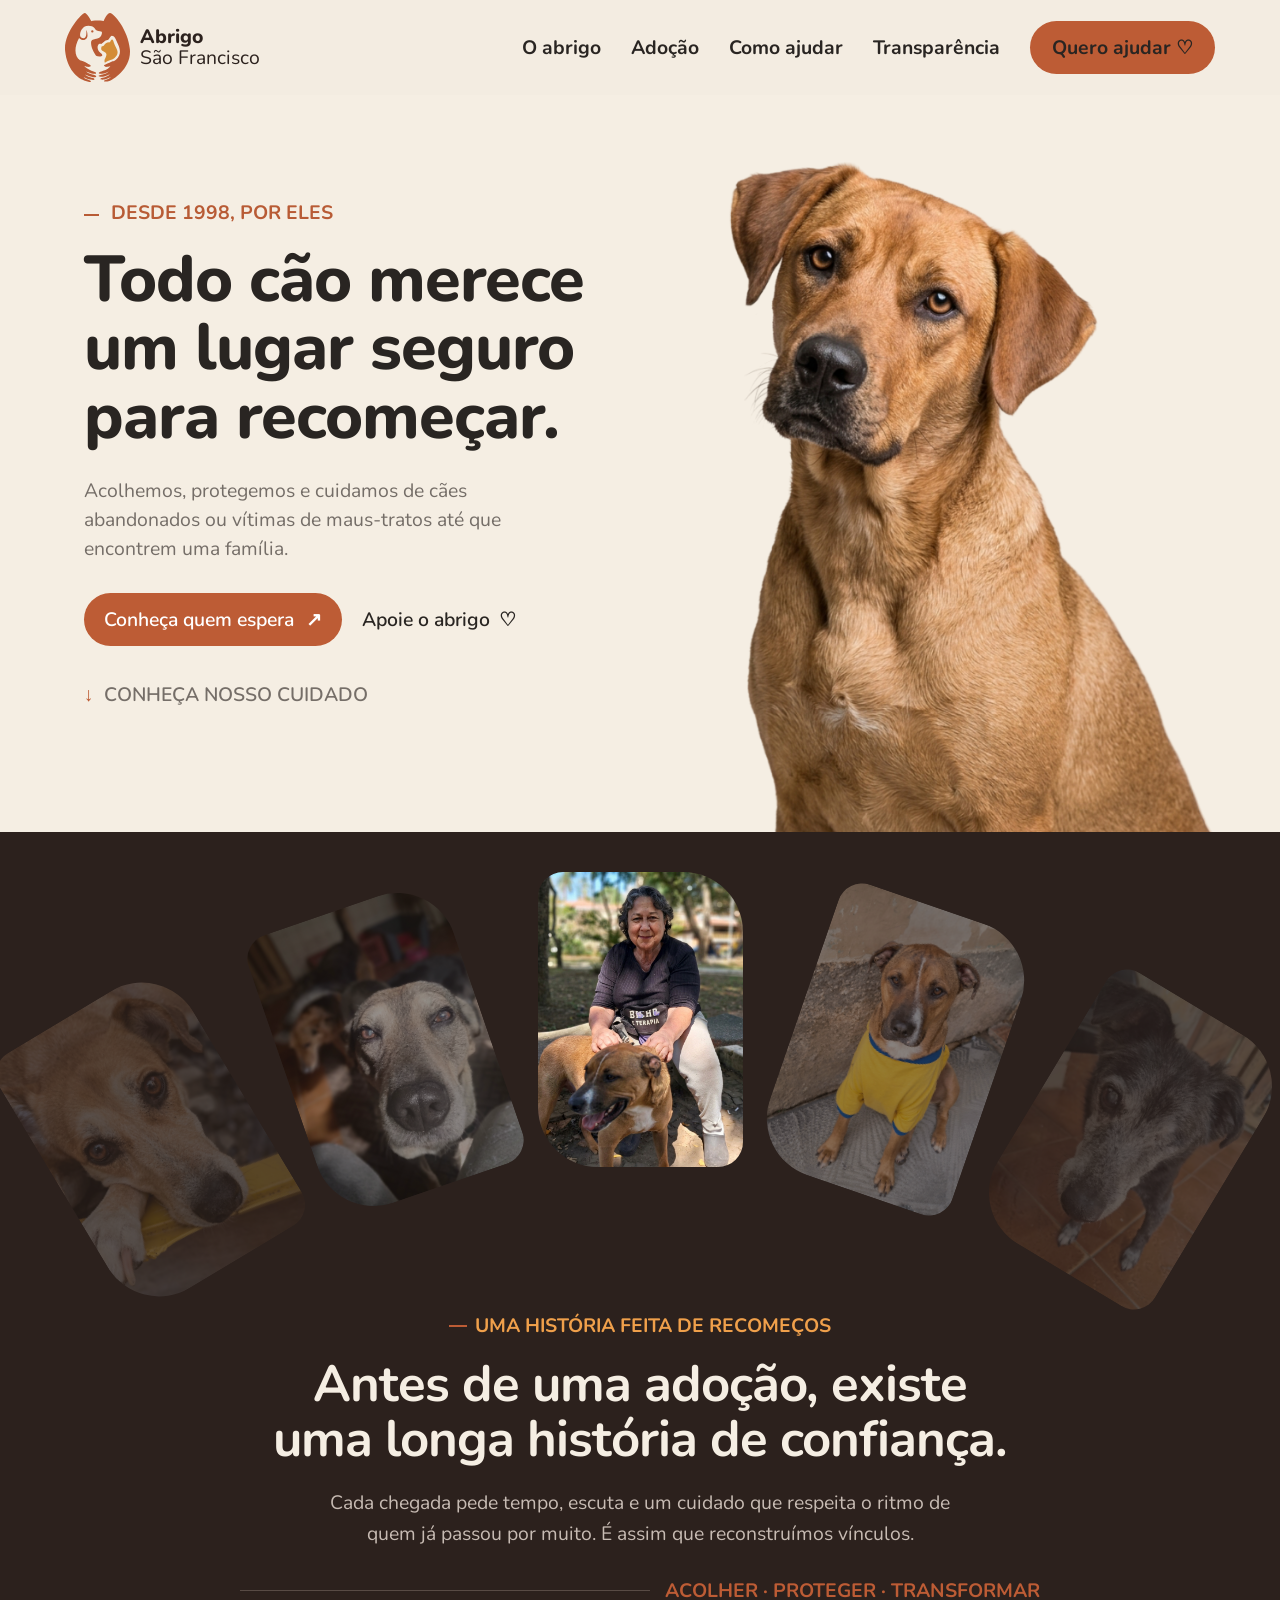
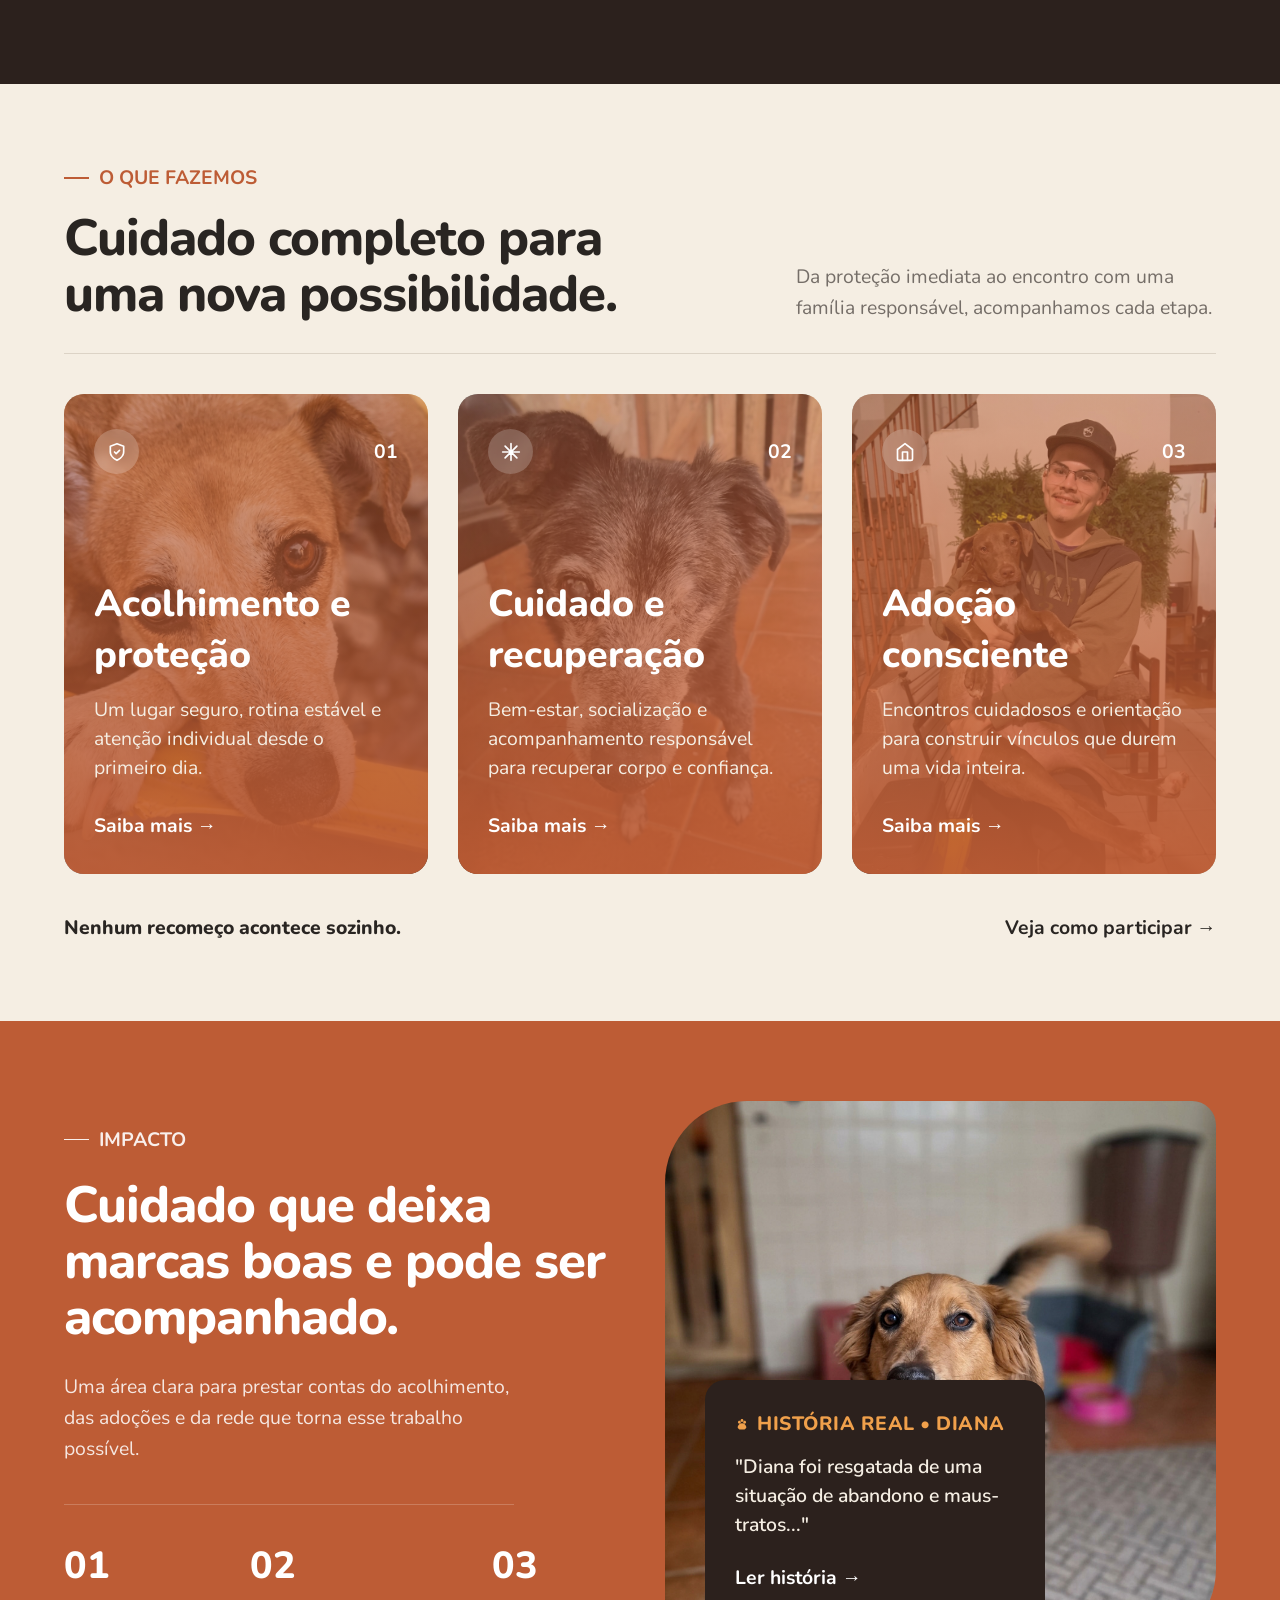
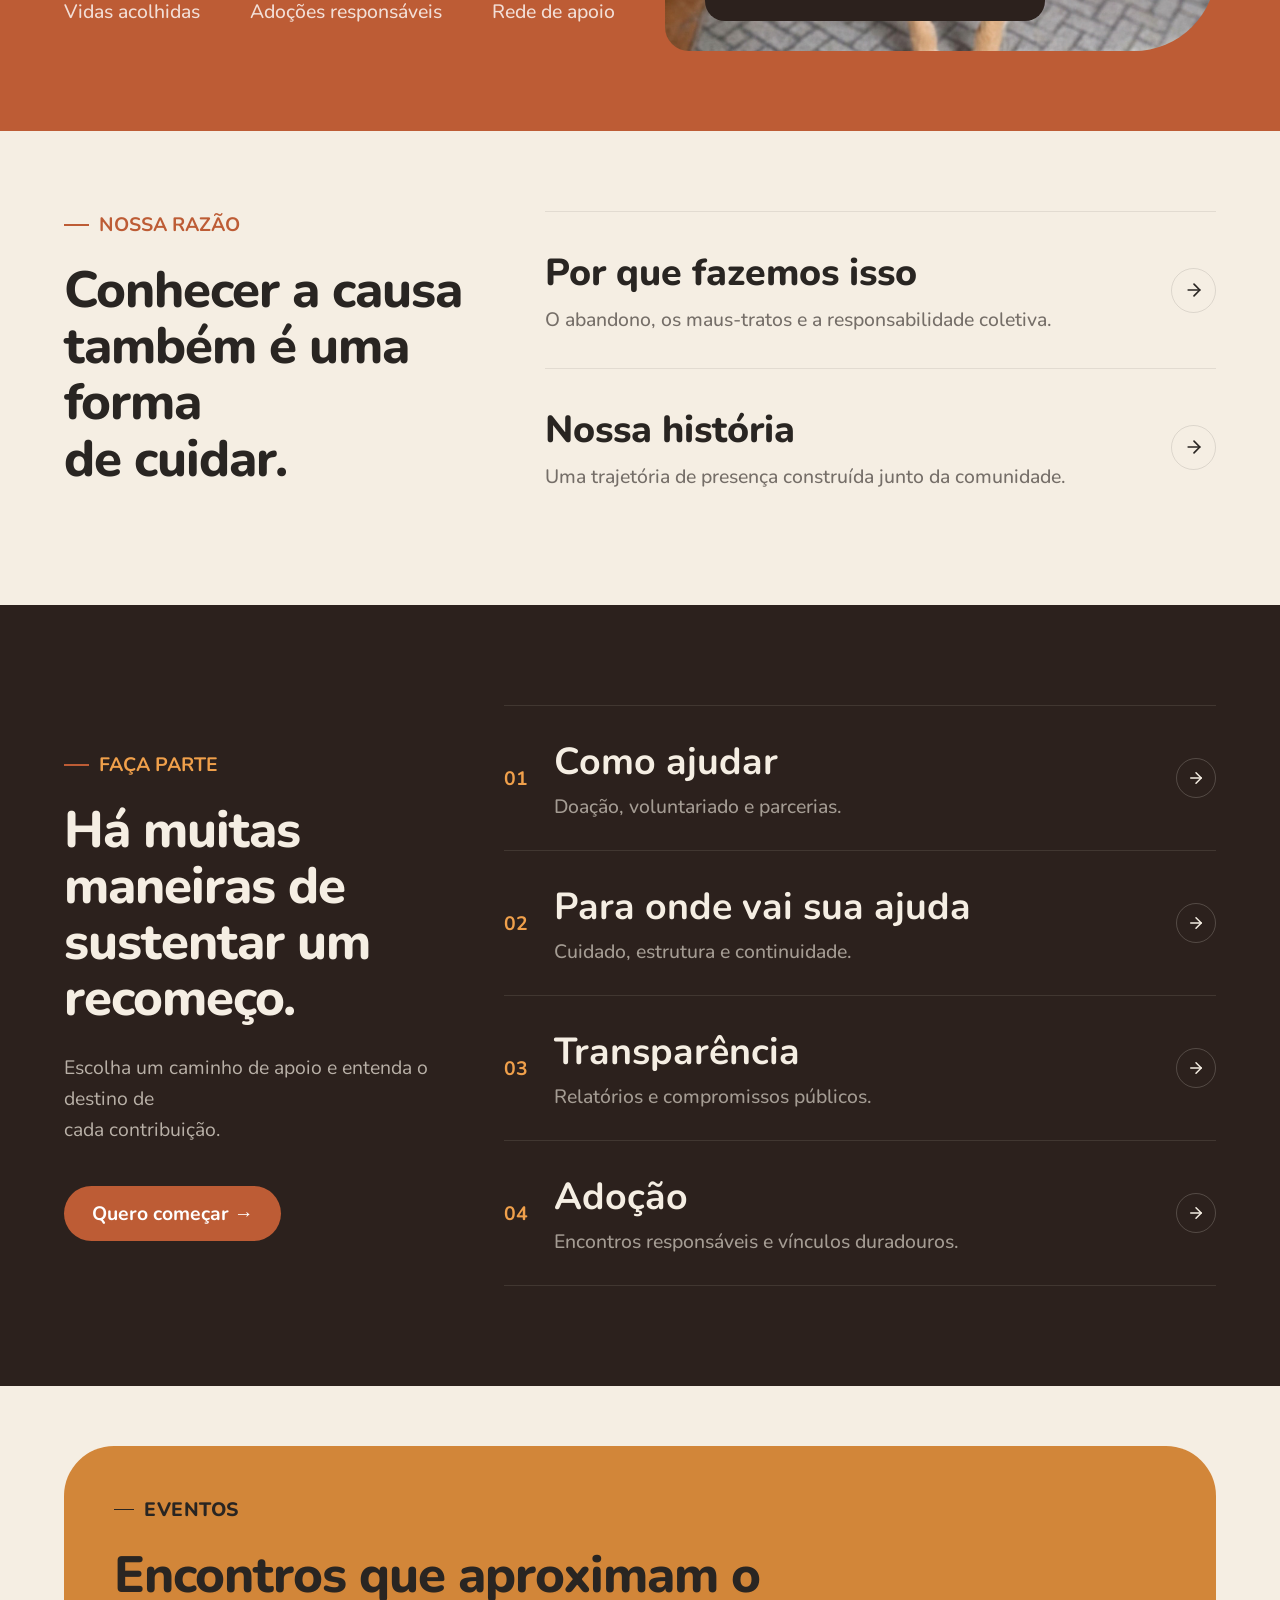
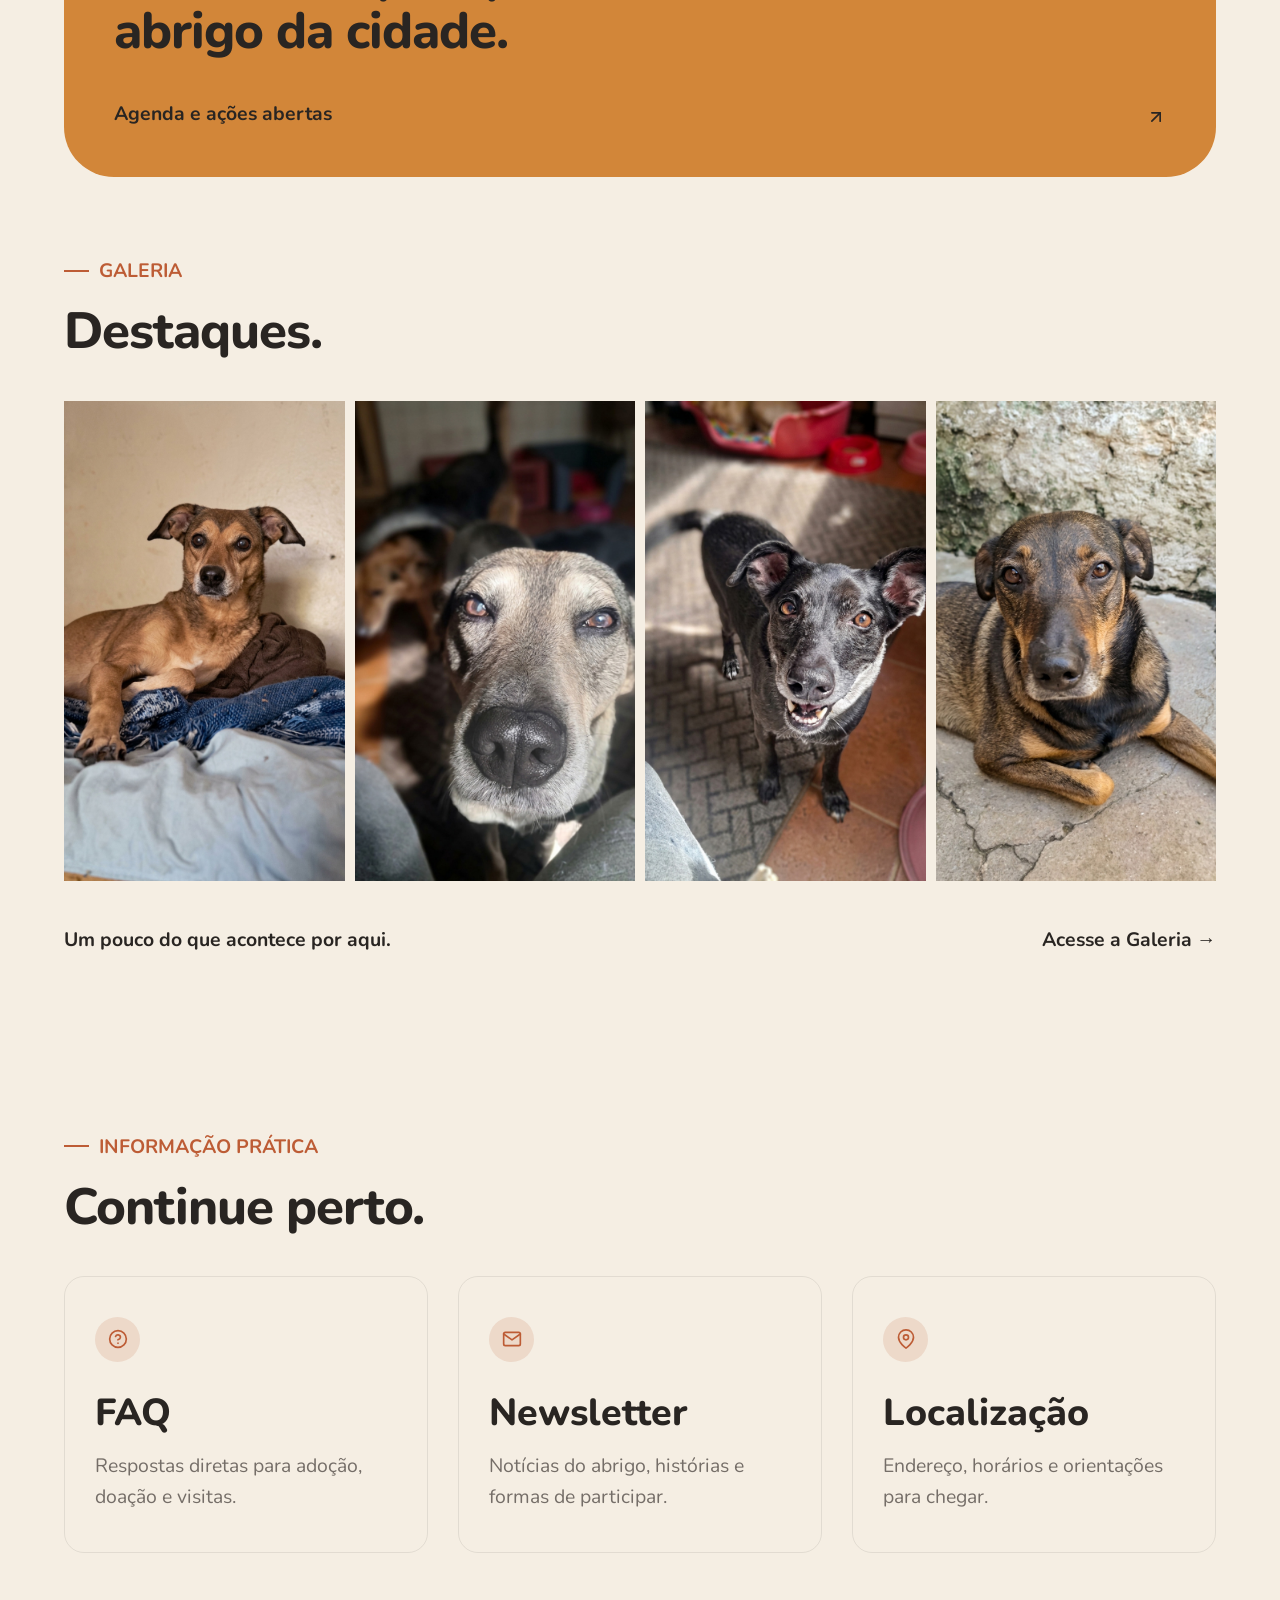
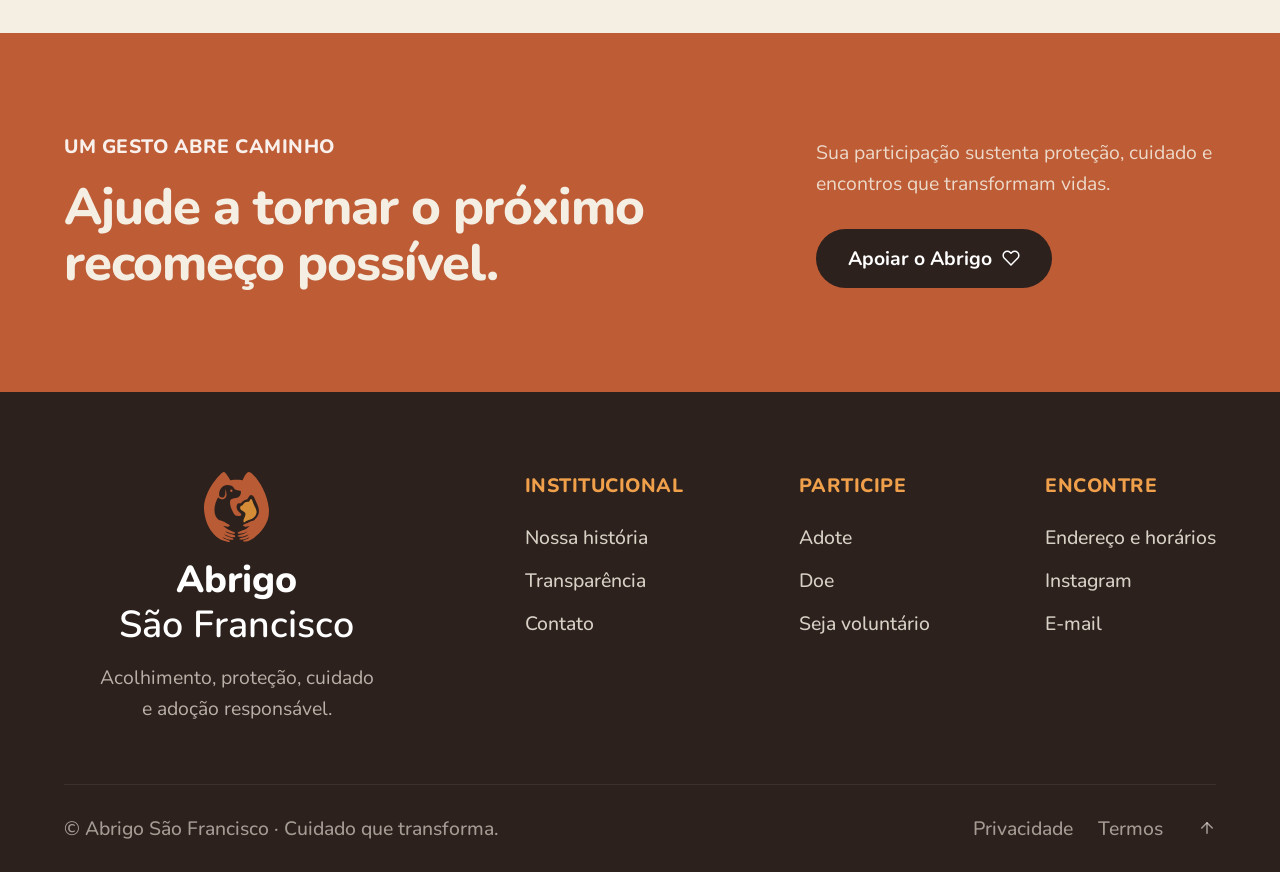
==== commit bcf67529: "Ajuste e bg-img ajuste de link de imagens em background-img" ====
--- a/index.html
+++ b/index.html
@@ -4,7 +4,9 @@
 <head>
     <meta charset="UTF-8">
     <meta name="viewport" content="width=device-width, initial-scale=1.0">
-    <link rel="stylesheet" href="css/style.css" type="text/css">
+    <link rel="stylesheet" href="css/style.css" media="screen and (min-width:1033px)" type="text/css">
+    <link rel="stylesheet" href="css/style_tablet.css" media="screen and (min-width:768px) and (max-width:1032px)" type="text/css">
+    <link rel="stylesheet" href="css/projects_mobile.css" media="screen and (max-width:767px)" type="text/css">
     <title>Abrigo São Francisco</title>
 
 </head>
--- a/css/style.css
+++ b/css/style.css
@@ -421,13 +421,13 @@
     z-index: 1;
 }
 .bg-card-1  {
-    background-image: url('imagens/foto_1_secao_apoio.jpeg');
+    background-image: url('../imagens/foto_1_secao_apoio.jpeg');
 }
 .bg-card-2  {
-    background-image: url('imagens/foto_5_secao_apoio.jpeg');
+    background-image: url('../imagens/foto_5_secao_apoio.jpeg');
 }
 .bg-card-3  {
-    background-image: url('imagens/foto_homem_segurando_cachorro.jpeg');
+    background-image: url('../imagens/foto_homem_segurando_cachorro.jpeg');
 }
 .conteudo-card  {
     position: relative;
--- a/css/style_tablet.css
+++ b/css/style_tablet.css
@@ -0,0 +1,1328 @@
+@import url('https://fonts.googleapis.com/css2?family=Nunito:wght@400;500;600;700;800&display=swap');
+:root  {
+    --cor-creme: #f5eee3;
+    --cor-laranja: #bd5c35;
+    --cor-laranja-hover: #a94f2c;
+    --cor-escuro: #2c211d;
+    --cor-branco: #ffffff;
+    --cor-texto-escuro: #292522;
+    --cor-texto-cinza: #756e68;
+    --cor-sucesso: #10b981;
+    --cor-erro: #ef4444;
+    --cor-alerta: #f59e0b;
+
+    --fonte-familia: 'Nunito', sans-serif;
+    --fontsize-h1: clamp(36px, 24.03px + 3.193vw, 70px);
+    --fontsize-h2: clamp(28px, 18.49px + 2.535vw, 55px);
+    --fontsize-h3: clamp(24px, 18.37px + 1.502vw, 40px);
+    --fontsize-p:  clamp(16px, 14.59px + 0.376vw, 20px);
+    --fontsize-b:  clamp(16px, 14.59px + 0.376vw, 20px);
+
+    --espaco-sm: 8px;
+    --espaco-md: 16px;
+    --espaco-lg: 30px;
+    --espaco-xl: 60px;
+    --espaco-xxl: 100px;
+    
+    --borda-raio-sm: 8px;
+    --borda-raio-md: 12px;
+    --borda-raio-lg: 30px;
+    --transicao-padrao: all 0.3s ease;
+}
+*  {
+    margin: 0;
+    padding: 0;
+    box-sizing: border-box;
+}
+html  {
+    scroll-behavior: smooth;
+}
+body  {
+    background-color: var(--cor-creme);
+    font-family: var(--fonte-familia);
+    color: var(--cor-texto-escuro);
+}
+main  {
+    padding-top: 95px;
+}
+
+.nav-bar  {
+    width: 100%;
+    height: 95px;
+    padding: 0 65px;
+    background-color: #F3ECE1;
+    display: flex;
+    align-items: center;
+    position: fixed;
+    top: 0;
+    left: 0;
+    z-index: 1000;
+}
+.logo-container  {
+    display: flex;
+    align-items: center;
+    gap: 10px;
+}
+.logotipo  {
+    width: 65px;
+    height: auto;
+    display: block;
+}
+.escritalogo  {
+    display: flex;
+    flex-direction: column;
+    margin: 0;
+    color: #2C221E;
+    font-family: 'Nunito', sans-serif;
+    line-height: 1.1;
+}
+.escritalogo strong  {
+    font-size: var(--fontsize-b);
+    font-weight: 800;
+}
+.escritalogo span  {
+    font-size: var(--fontsize-p);
+    font-weight: 400;
+}
+.navegacao  {
+    display: flex;
+    align-items: center;
+    margin-left: auto;
+}
+.abas-nav  {
+    list-style: none;
+    display: flex;
+    align-items: center;
+    gap: 30px;
+}
+.abas-nav li  {
+    display: flex;
+    align-items: center;
+}
+.abas-nav a  {
+    color: #292522;
+    text-decoration: none;
+    font-size: var(--fontsize-p);
+    font-weight: 700;
+    white-space: nowrap;
+    transition: color 0.3s ease;
+}
+.abas-nav a:hover  {
+    color: #bd5c35;
+}
+.ajudar-button  {
+    background-color: #bd5c35;
+    color: #ffffff;
+    padding: 13px 22px;
+    border-radius: 30px;
+    font-size: var(--fontsize-p);
+    font-weight: 600;
+    transition: background-color 0.3s ease, transform 0.3s ease;
+}
+.ajudar-button:hover  {
+    background-color: #a94f2c;
+    transform: translateY(-2px);
+}
+.secao-inicio  {
+    height: auto;
+    min-height: 0;
+    padding: 60px 5% 0;
+    background-color: #f5eee3;
+    display: flex;
+    align-items: flex-end;
+    justify-content: space-between;
+    overflow: hidden;
+}
+.cont-inicio  {
+    width: 48%;
+    padding-left: 20px;
+    align-self: center;
+    transform: translateY(-40px);
+}
+.subtitulo-inicio  {
+    margin-bottom: 20px;
+    color: #B85B35;
+    font-size: var(--fontsize-p);
+    font-weight: 700;
+}
+.subtitulo-inicio span  {
+    display: inline-block;
+    width: 15px;
+    height: 2px;
+    margin-right: 7px;
+    background-color: #B85B35;
+    vertical-align: middle;
+}
+.cont-inicio h1  {
+    margin-bottom: 25px;
+    color: #292522;
+    font-size: var(--fontsize-h1);
+    font-weight: 800;
+    line-height: 1.05;
+    letter-spacing: -1px;
+}
+.desc-inicio  {
+    max-width: 450px;
+    margin-bottom: 30px;
+    color: #756e68;
+    font-size: var(--fontsize-p);
+    line-height: 1.5;
+}
+.botoes-inicio  {
+    display: flex;
+    align-items: center;
+    gap: 20px;
+}
+.quem-espera  {
+    display: flex;
+    align-items: center;
+    gap: 12px;
+    padding: 13px 20px;
+    background-color: #bd5c35;
+    color: #ffffff;
+    border-radius: 30px;
+    text-decoration: none;
+    font-size: var(--fontsize-p);
+    font-weight: 600;
+    transition: 0.3s ease;
+}
+.quem-espera span  {
+    font-size: var(--fontsize-p);
+}
+.quem-espera:hover  {
+    background-color: #a94f2c;
+    transform: translateY(-2px);
+}
+.apoie-abrigo  {
+    display: flex;
+    align-items: center;
+    gap: 9px;
+    color: #292522;
+    text-decoration: none;
+    font-size: var(--fontsize-p);
+    font-weight: 600;
+    transition: color 0.3s ease;
+}
+.apoie-abrigo span  {
+    font-size: var(--fontsize-p);
+}
+.apoie-abrigo:hover  {
+    color: #bd5c35;
+}
+.explorar-cuidado  {
+    display: inline-flex;
+    align-items: center;
+    gap: 10px;
+    margin-top: 35px;
+    color: #756e68;
+    text-decoration: none;
+    font-size: var(--fontsize-p);
+    font-weight: 600;
+}
+.explorar-cuidado span  {
+    color: #bd5c35;
+    font-size: var(--fontsize-p);
+}
+.img-scooby  {
+    position: relative;
+    width: 55%;
+    height: auto;
+    display: flex;
+    align-items: flex-end;
+    justify-content: center;
+    align-self: flex-end;
+}
+.img-scooby > img  {
+    width: 100%;
+    max-width: 700px;
+    height: auto;
+    display: block;
+}
+.secao-abrigo  {
+    min-height: 850px;
+    padding: 0 0 80px;
+    background-color: #2c211d;
+    color: #f5eee3;
+    overflow: hidden;
+}
+.fotos-abrigo  {
+    width: 100%;
+    height: 480px;
+    display: flex;
+    justify-content: center;
+    align-items: flex-start;
+    gap: 30px;
+    overflow: hidden;
+}
+.foto-abrigo  {
+    width: 205px;
+    height: 295px;
+    object-fit: cover;
+    border-radius: 25px 60px 25px 60px;
+    display: block;
+    flex-shrink: 0;
+}
+.foto-1  {
+    margin-top: 160px;
+    transform: rotate(-31deg);
+    opacity: 0.25;
+}
+.foto-2  {
+    margin-top: 70px;
+    transform: rotate(-19deg);
+    opacity: 0.50;
+    margin-right: 20px;
+}
+.foto-3  {
+    margin-top: 40px;
+    transform: rotate(0deg);
+    opacity: 1;
+}
+.foto-4  {
+    margin-top: 70px;
+    transform: rotate(19deg);
+    opacity: 0.50;
+    margin-left: 20px;
+}
+.foto-5  {
+    margin-top: 160px;
+    transform: rotate(31deg);
+    opacity: 0.25;
+}
+.conteudo-abrigo  {
+    width: 100%;
+    max-width: 850px;
+    margin: 0 auto;
+    padding: 0 25px;
+    text-align: center;
+}
+.subtitulo-abrigo  {
+    display: flex;
+    align-items: center;
+    justify-content: center;
+    gap: 8px;
+    margin-bottom: 18px;
+    color: #f0a04b;
+    font-size: var(--fontsize-p);
+    font-weight: 700;
+}
+.subtitulo-abrigo span  {
+    width: 18px;
+    height: 2px;
+    background-color: #bd5c35;
+    display: block;
+}
+.conteudo-abrigo h2  {
+    margin-bottom: 20px;
+    color: #f5eee3;
+    font-size: var(--fontsize-h2);
+    font-weight: 700;
+    line-height: 1.08;
+    letter-spacing: -1px;
+}
+.desc-abrigo  {
+    max-width: 650px;
+    margin: 0 auto;
+    color: #c7bbb3;
+    font-size: var(--fontsize-p);
+    line-height: 1.6;
+}
+.frase-abrigo  {
+    width: 100%;
+    margin-top: 28px;
+    display: flex;
+    align-items: center;
+    gap: 15px;
+}
+.frase-abrigo span  {
+    height: 1px;
+    flex: 1;
+    background-color: #584b45;
+}
+.frase-abrigo p  {
+    margin: 0;
+    color: #bd5c35;
+    font-size: var(--fontsize-p);
+    font-weight: 700;
+    white-space: nowrap;
+}
+.secao-fazemos  {
+    width: 100%;
+    padding: 80px 5%;
+    background-color: #f5eee3;
+    display: flex;
+    flex-direction: column;
+}
+.header-fazemos  {
+    display: flex;
+    justify-content: space-between;
+    align-items: flex-end;
+    padding-bottom: 30px;
+    margin-bottom: 40px;
+    border-bottom: 1px solid #dcd3c6;
+}
+.titulos-fazemos  {
+    width: 50%;
+}
+.subtitulo-fazemos  {
+    display: flex;
+    align-items: center;
+    gap: 10px;
+    margin-bottom: 20px;
+    color: #bd5c35;
+    font-size: var(--fontsize-p);
+    font-weight: 700;
+}
+.subtitulo-fazemos span  {
+    width: 25px;
+    height: 2px;
+    background-color: #bd5c35;
+}
+.titulos-fazemos h2  {
+    color: #292522;
+    font-size: var(--fontsize-h2);
+    font-weight: 800;
+    line-height: 1.1;
+    letter-spacing: -1px;
+}
+.desc-fazemos  {
+    width: 40%;
+    max-width: 420px;
+    color: #756e68;
+    font-size: var(--fontsize-p);
+    line-height: 1.6;
+}
+.grid-cards-fazemos  {
+    display: grid;
+    grid-template-columns: repeat(3, 1fr);
+    gap: 30px;
+    margin-bottom: 40px;
+}
+.card-fazemos  {
+    position: relative;
+    height: 480px;
+    border-radius: 20px;
+    overflow: hidden;
+    background-size: cover;
+    background-position: center;
+    display: flex;
+    flex-direction: column;
+    justify-content: space-between;
+    padding: 35px 30px;
+}
+.card-fazemos::before  {
+    content: "";
+    position: absolute;
+    top: 0;
+    left: 0;
+    width: 100%;
+    height: 100%;
+    background: linear-gradient(180deg, rgba(189, 92, 53, 0.45) 0%, rgba(189, 92, 53, 0.95) 100%);
+    z-index: 1;
+}
+.bg-card-1  {
+    background-image: url('../imagens/foto_1_secao_apoio.jpeg');
+}
+.bg-card-2  {
+    background-image: url('../imagens/foto_5_secao_apoio.jpeg');
+}
+.bg-card-3  {
+    background-image: url('../imagens/foto_homem_segurando_cachorro.jpeg');
+}
+.conteudo-card  {
+    position: relative;
+    z-index: 2;
+    height: 100%;
+    display: flex;
+    flex-direction: column;
+    justify-content: space-between;
+    color: #ffffff;
+}
+.topo-card  {
+    display: flex;
+    justify-content: space-between;
+    align-items: center;
+}
+.icone-card  {
+    width: 45px;
+    height: 45px;
+    border-radius: 50%;
+    background-color: rgba(255, 255, 255, 0.2);
+    backdrop-filter: blur(5px);
+    display: flex;
+    align-items: center;
+    justify-content: center;
+}
+.numero-card  {
+    font-size: var(--fontsize-p);
+    font-weight: 700;
+}
+.base-card h3  {
+    margin-bottom: 15px;
+    font-size: var(--fontsize-h3);
+    font-weight: 800;
+}
+.base-card p  {
+    margin-bottom: 30px;
+    color: #f5eee3;
+    font-size: var(--fontsize-p);
+    line-height: 1.5;
+}
+.link-card  {
+    display: flex;
+    align-items: center;
+    gap: 8px;
+    color: #ffffff;
+    text-decoration: none;
+    font-size: var(--fontsize-p);
+    font-weight: 700;
+    transition: transform 0.3s ease;
+}
+.link-card:hover  {
+    transform: translateX(5px);
+}
+.rodape-fazemos  {
+    display: flex;
+    justify-content: space-between;
+    align-items: center;
+}
+.rodape-fazemos p  {
+    color: #292522;
+    font-size: var(--fontsize-p);
+    font-weight: 800;
+}
+.link-rodape-fazemos  {
+    display: flex;
+    align-items: center;
+    gap: 8px;
+    color: #292522;
+    text-decoration: none;
+    font-size: var(--fontsize-p);
+    font-weight: 700;
+    transition: color 0.3s ease;
+}
+.link-rodape-fazemos:hover  {
+    color: #bd5c35;
+}
+.secao-impacto  {
+    width: 100%;
+    padding: 80px 5%;
+    background-color: #bd5c35;
+    display: flex;
+    justify-content: space-between;
+    align-items: center;
+    gap: 50px;
+}
+.cont-impacto-esq  {
+    width: 100%;
+    color: #ffffff;
+}
+.subtitulo-impacto  {
+    display: flex;
+    align-items: center;
+    gap: 10px;
+    margin-bottom: 25px;
+    color: rgba(255, 255, 255, 0.9);
+    font-size: var(--fontsize-p);
+    font-weight: 700;
+    text-transform: uppercase;
+}
+.subtitulo-impacto span  {
+    width: 25px;
+    height: 1px;
+    background-color: rgba(255, 255, 255, 0.9);
+}
+.cont-impacto-esq h2  {
+    margin-bottom: 25px;
+    font-size: var(--fontsize-h2);
+    font-weight: 800;
+    line-height: 1.1;
+    letter-spacing: -1px;
+}
+.cont-impacto-esq p  {
+    max-width: 450px;
+    margin-bottom: 40px;
+    color: rgba(255, 255, 255, 0.85);
+    font-size: var(--fontsize-p);
+    line-height: 1.6;
+}
+.linha-divisoria-impacto  {
+    width: 100%;
+    max-width: 450px;
+    height: 1px;
+    margin-bottom: 35px;
+    background-color: rgba(255, 255, 255, 0.2);
+}
+.stats-impacto  {
+    display: flex;
+    gap: 50px;
+}
+.stat-item h3  {
+    margin-bottom: 5px;
+    font-size: var(--fontsize-h3);
+    font-weight: 800;
+}
+.stat-item p  {
+    margin: 0;
+    color: rgba(255, 255, 255, 0.8);
+    font-size: var(--fontsize-p);
+    font-weight: 500;
+}
+.cont-impacto-dir  {
+    width: 100%;
+}
+.imagem-impacto-bg  {
+    position: relative;
+    width: 100%;
+    max-width: 900px;
+    height: 550px;
+    border-radius: 82px 24px;
+    overflow: hidden;
+}
+
+.imagem-impacto-bg img{
+    width: 100%;
+    height: 100%;
+    object-fit: cover;
+    object-position: center;
+    display: block;
+}
+
+
+.card-historia  {
+    position: absolute;
+    bottom: 30px;
+    left: 40px;
+    width: 340px;
+    padding: 30px;
+    background-color: #2c211d;
+    border-radius: 20px;
+    color: #f5eee3;
+}
+.tag-historia  {
+    display: flex;
+    align-items: center;
+    gap: 8px;
+    margin-bottom: 15px;
+    color: #f0a04b;
+    font-size: var(--fontsize-p);
+    font-weight: 800;
+    letter-spacing: 0.5px;
+}
+.card-historia p  {
+    margin-bottom: 25px;
+    font-size: var(--fontsize-p);
+    font-weight: 600;
+    line-height: 1.5;
+}
+.link-historia  {
+    color: #ffffff;
+    text-decoration: none;
+    font-size: var(--fontsize-p);
+    font-weight: 700;
+    transition: color 0.3s ease;
+}
+.link-historia:hover  {
+    color: #f0a04b;
+}
+@media (max-width: 1024px)  {
+    .card-historia  {
+        left: 20px;
+        width: calc(100% - 40px);
+    }
+}
+.secao-razao  {
+    width: 100%;
+    padding: 80px 5%;
+    background-color: #f5eee3;
+    display: flex;
+    justify-content: space-between;
+    align-items: flex-start;
+    gap: 50px;
+}
+.cont-razao-esq  {
+    width: 45%;
+}
+.subtitulo-razao  {
+    display: flex;
+    align-items: center;
+    gap: 10px;
+    margin-bottom: 25px;
+    color: #bd5c35;
+    font-size: var(--fontsize-p);
+    font-weight: 700;
+    text-transform: uppercase;
+}
+.subtitulo-razao span  {
+    width: 25px;
+    height: 2px;
+    background-color: #bd5c35;
+}
+.cont-razao-esq h2  {
+    color: #292522;
+    font-size: var(--fontsize-h2);
+    font-weight: 800;
+    line-height: 1.1;
+    letter-spacing: -1px;
+}
+.cont-razao-dir  {
+    width: 70%;
+    display: flex;
+    flex-direction: column;
+}
+.item-razao  {
+    display: flex;
+    justify-content: space-between;
+    align-items: center;
+    padding: 35px 0;
+    border-top: 1px solid rgba(0, 0, 0, 0.08);
+    color: inherit;
+    text-decoration: none;
+    transition: opacity 0.3s ease;
+}
+.item-razao:hover  {
+    opacity: 0.8;
+}
+.textos-item-razao h3  {
+    margin-bottom: 8px;
+    color: #292522;
+    font-size: var(--fontsize-h3);
+    font-weight: 800;
+}
+.textos-item-razao p  {
+    color: #756e68;
+    font-size: var(--fontsize-p);
+    font-weight: 500;
+}
+.icone-seta-razao  {
+    width: 45px;
+    height: 45px;
+    border-radius: 50%;
+    border: 1px solid rgba(0, 0, 0, 0.1);
+    display: flex;
+    align-items: center;
+    justify-content: center;
+    color: #292522;
+    transition: all 0.3s ease;
+}
+.item-razao:hover .icone-seta-razao  {
+    background-color: #bd5c35;
+    border-color: #bd5c35;
+    color: #ffffff;
+}
+@media (max-width: 900px)  {
+    .secao-razao  {
+        flex-direction: column;
+        gap: 40px;
+    }
+    .cont-razao-esq, .cont-razao-dir  {
+        width: 100%;
+    }
+}
+.secao-faca-parte  {
+    width: 100%;
+    padding: 100px 5%;
+    background-color: #2c211d;
+    display: flex;
+    justify-content: space-between;
+    align-items: center;
+    gap: 60px;
+}
+.cont-parte-esq  {
+    width: 40%;
+}
+.subtitulo-parte  {
+    display: flex;
+    align-items: center;
+    gap: 10px;
+    margin-bottom: 25px;
+    color: #f0a04b;
+    font-size: var(--fontsize-p);
+    font-weight: 700;
+    text-transform: uppercase;
+}
+.subtitulo-parte span  {
+    width: 25px;
+    height: 2px;
+    background-color: #bd5c35;
+}
+.cont-parte-esq h2  {
+    margin-bottom: 25px;
+    color: #f5eee3;
+    font-size: var(--fontsize-h2);
+    font-weight: 800;
+    line-height: 1.1;
+    letter-spacing: -1px;
+}
+.cont-parte-esq p  {
+    margin-bottom: 40px;
+    color: rgba(245, 238, 227, 0.7);
+    font-size: var(--fontsize-p);
+    line-height: 1.6;
+}
+.btn-comecar  {
+    display: inline-flex;
+    align-items: center;
+    gap: 10px;
+    padding: 14px 28px;
+    background-color: #bd5c35;
+    color: #ffffff;
+    border-radius: 30px;
+    text-decoration: none;
+    font-size: var(--fontsize-p);
+    font-weight: 700;
+    transition: background-color 0.3s ease, transform 0.3s ease;
+}
+.btn-comecar:hover  {
+    background-color: #a94f2c;
+    transform: translateY(-2px);
+}
+.cont-parte-dir  {
+    width: 75%;
+    display: flex;
+    flex-direction: column;
+}
+.item-parte  {
+    display: flex;
+    align-items: center;
+    padding: 30px 0;
+    border-top: 1px solid rgba(245, 238, 227, 0.1);
+    color: inherit;
+    text-decoration: none;
+    transition: background-color 0.3s ease;
+}
+.item-parte.ult  {
+    border-bottom: 1px solid rgba(245, 238, 227, 0.1);
+}
+.item-parte:hover  {
+    background-color: rgba(255, 255, 255, 0.02);
+}
+.num-parte  {
+    width: 50px;
+    color: #f0a04b;
+    font-size: var(--fontsize-p);
+    font-weight: 700;
+}
+.textos-item-parte  {
+    flex: 1;
+}
+.textos-item-parte h3  {
+    margin-bottom: 6px;
+    color: #f5eee3;
+    font-size: var(--fontsize-h3);
+    font-weight: 700;
+}
+.textos-item-parte p  {
+    color: rgba(245, 238, 227, 0.6);
+    font-size: var(--fontsize-p);
+    font-weight: 500;
+}
+.icone-seta-parte  {
+    width: 40px;
+    height: 40px;
+    border-radius: 50%;
+    border: 1px solid rgba(245, 238, 227, 0.2);
+    display: flex;
+    align-items: center;
+    justify-content: center;
+    color: #f5eee3;
+    transition: all 0.3s ease;
+}
+.item-parte:hover .icone-seta-parte  {
+    background-color: #bd5c35;
+    border-color: #bd5c35;
+    color: #ffffff;
+}
+@media (max-width: 950px)  {
+    .secao-faca-parte  {
+        flex-direction: column;
+        align-items: flex-start;
+        gap: 50px;
+        padding: 60px 5%;
+    }
+    .cont-parte-esq, .cont-parte-dir  {
+        width: 100%;
+    }
+}
+.secao-eventos  {
+    width: 100%;
+    padding: 60px 5% 20px;
+    background-color: #f5eee3;
+}
+.banner-eventos  {
+    width: 100%;
+    padding: 50px;
+    background-color: #d28639;
+    border-radius: 50px;
+    display: flex;
+    flex-direction: column;
+    justify-content: space-between;
+    min-height: 280px;
+}
+.subtitulo-banner  {
+    display: flex;
+    align-items: center;
+    gap: 10px;
+    margin-bottom: 25px;
+    color: #292522;
+    font-size: var(--fontsize-p);
+    font-weight: 800;
+    text-transform: uppercase;
+    letter-spacing: 0.5px;
+}
+.subtitulo-banner span  {
+    width: 20px;
+    height: 1px;
+    background-color: #292522;
+}
+.conteudo-banner h2  {
+    max-width: 650px;
+    color: #292522;
+    font-size: var(--fontsize-h2);
+    font-weight: 800;
+    line-height: 1.1;
+    letter-spacing: -1px;
+}
+.link-banner  {
+    display: flex;
+    justify-content: space-between;
+    align-items: flex-end;
+    margin-top: 40px;
+    color: #292522;
+    text-decoration: none;
+    font-size: var(--fontsize-p);
+    font-weight: 700;
+    transition: opacity 0.3s ease;
+}
+.link-banner:hover  {
+    opacity: 0.7;
+}
+.secao-galeria  {
+    width: 100%;
+    padding: 60px 5% 100px;
+    background-color: #f5eee3;
+}
+.header-galeria  {
+    margin-bottom: 40px;
+}
+.subtitulo-galeria  {
+    display: flex;
+    align-items: center;
+    gap: 10px;
+    margin-bottom: 20px;
+    color: #bd5c35;
+    font-size: var(--fontsize-p);
+    font-weight: 700;
+    text-transform: uppercase;
+}
+.subtitulo-galeria span  {
+    width: 25px;
+    height: 2px;
+    background-color: #bd5c35;
+}
+.header-galeria h2  {
+    color: #292522;
+    font-size: var(--fontsize-h2);
+    font-weight: 800;
+    line-height: 1.1;
+    letter-spacing: -1px;
+}
+.grid-galeria  {
+    display: grid;
+    grid-template-columns: repeat(4, 1fr);
+    gap: 10px;
+    margin-bottom: 45px;
+}
+.img-galeria  {
+    width: 100%;
+    height: 480px;
+    object-fit: cover;
+}
+.rodape-galeria  {
+    display: flex;
+    justify-content: space-between;
+    align-items: center;
+}
+.rodape-galeria p  {
+    color: #292522;
+    font-size: var(--fontsize-p);
+    font-weight: 700;
+}
+.link-rodape-galeria  {
+    display: flex;
+    align-items: center;
+    gap: 8px;
+    color: #292522;
+    text-decoration: none;
+    font-size: var(--fontsize-p);
+    font-weight: 700;
+    transition: color 0.3s ease;
+}
+.link-rodape-galeria:hover  {
+    color: #bd5c35;
+}
+@media (max-width: 950px)  {
+    .grid-galeria  {
+        grid-template-columns: repeat(2, 1fr);
+        gap: 15px;
+    }
+    .img-galeria  {
+        height: 350px;
+    }
+    .rodape-galeria  {
+        flex-direction: column;
+        align-items: flex-start;
+        gap: 20px;
+    }
+}
+@media (max-width: 600px)  {
+    .grid-galeria  {
+        grid-template-columns: 1fr;
+    }
+}
+.secao-informacao  {
+    width: 100%;
+    padding: 80px 5%;
+    background-color: #f5eee3;
+}
+.header-informacao  {
+    margin-bottom: 40px;
+}
+.subtitulo-informacao  {
+    display: flex;
+    align-items: center;
+    gap: 10px;
+    margin-bottom: 20px;
+    color: #bd5c35;
+    font-size: var(--fontsize-p);
+    font-weight: 700;
+    text-transform: uppercase;
+}
+.subtitulo-informacao span  {
+    width: 25px;
+    height: 2px;
+    background-color: #bd5c35;
+}
+.header-informacao h2  {
+    color: #292522;
+    font-size: var(--fontsize-h2);
+    font-weight: 800;
+    line-height: 1.1;
+    letter-spacing: -1px;
+}
+.grid-informacao  {
+    display: grid;
+    grid-template-columns: repeat(3, 1fr);
+    gap: 30px;
+}
+.card-info  {
+    padding: 40px 30px;
+    border: 1px solid rgba(0, 0, 0, 0.08);
+    border-radius: 20px;
+    background-color: transparent;
+    transition: transform 0.3s ease, box-shadow 0.3s ease;
+}
+.card-info:hover  {
+    transform: translateY(-5px);
+    box-shadow: 0 10px 30px rgba(0, 0, 0, 0.05);
+    background-color: #ffffff;
+}
+.icone-info  {
+    width: 45px;
+    height: 45px;
+    margin-bottom: 25px;
+    border-radius: 50%;
+    background-color: rgba(189, 92, 53, 0.15);
+    display: flex;
+    align-items: center;
+    justify-content: center;
+    color: #bd5c35;
+}
+.card-info h3  {
+    margin-bottom: 12px;
+    color: #292522;
+    font-size: var(--fontsize-h3);
+    font-weight: 800;
+}
+.card-info p  {
+    color: #756e68;
+    font-size: var(--fontsize-p);
+    line-height: 1.6;
+}
+.secao-cta  {
+    width: 100%;
+    padding: 100px 5%;
+    background-color: #bd5c35;
+    display: flex;
+    justify-content: space-between;
+    align-items: center;
+    gap: 60px;
+}
+.cta-esq  {
+    width: 55%;
+}
+.subtitulo-cta  {
+    margin-bottom: 20px;
+    color: rgba(255, 255, 255, 0.9);
+    font-size: var(--fontsize-p);
+    font-weight: 800;
+    text-transform: uppercase;
+    letter-spacing: 0.5px;
+}
+.cta-esq h2  {
+    color: #f5eee3;
+    font-size: var(--fontsize-h2);
+    font-weight: 800;
+    line-height: 1.1;
+    letter-spacing: -1px;
+}
+.cta-dir  {
+    width: 40%;
+    max-width: 400px;
+    display: flex;
+    flex-direction: column;
+    align-items: flex-start;
+}
+.cta-dir p  {
+    margin-bottom: 30px;
+    color: rgba(245, 238, 227, 0.85);
+    font-size: var(--fontsize-p);
+    line-height: 1.6;
+}
+.btn-apoiar  {
+    display: inline-flex;
+    align-items: center;
+    gap: 10px;
+    padding: 16px 32px;
+    background-color: #2c211d;
+    color: #ffffff;
+    border-radius: 40px;
+    text-decoration: none;
+    font-size: var(--fontsize-p);
+    font-weight: 700;
+    transition: background-color 0.3s ease, transform 0.3s ease;
+}
+.btn-apoiar:hover  {
+    background-color: #1a1311;
+    transform: translateY(-2px);
+}
+@media (max-width: 950px)  {
+    .grid-informacao  {
+        grid-template-columns: 1fr;
+        gap: 20px;
+    }
+    .secao-cta  {
+        flex-direction: column;
+        align-items: flex-start;
+        gap: 40px;
+        padding: 60px 5%;
+    }
+    .cta-esq, .cta-dir  {
+        width: 100%;
+        max-width: 100%;
+    }
+    .cta-esq h2  {
+        font-size: var(--fontsize-h2);
+    }
+}
+.rodape-site  {
+    width: 100%;
+    padding: 80px 5% 30px;
+    background-color: #2c211d;
+    color: #f5eee3;
+}
+.conteudo-rodape  {
+    display: flex;
+    justify-content: space-between;
+    align-items: flex-start;
+    gap: 40px;
+}
+.coluna-marca  {
+    width: 30%;
+    display: flex;
+    flex-direction: column;
+    align-items: center;
+    text-align: center;
+}
+.logo-rodape  {
+    margin-bottom: 15px;
+}
+.coluna-marca h3  {
+    margin-bottom: 15px;
+    color: #ffffff;
+    font-size: var(--fontsize-h3);
+    font-weight: 800;
+    line-height: 1.2;
+}
+.coluna-marca h3 span  {
+    font-size: var(--fontsize-h3);
+    font-weight: 600;
+}
+.coluna-marca p  {
+    color: rgba(245, 238, 227, 0.7);
+    font-size: var(--fontsize-p);
+    line-height: 1.6;
+}
+.colunas-links  {
+    width: 60%;
+    display: flex;
+    justify-content: space-between;
+    gap: 30px;
+}
+.coluna-nav h4  {
+    margin-bottom: 25px;
+    color: #f0a04b;
+    font-size: var(--fontsize-p);
+    font-weight: 800;
+    text-transform: uppercase;
+    letter-spacing: 0.5px;
+}
+.coluna-nav ul  {
+    list-style: none;
+    padding: 0;
+    margin: 0;
+}
+.coluna-nav li  {
+    margin-bottom: 16px;
+}
+.coluna-nav a  {
+    color: rgba(245, 238, 227, 0.85);
+    text-decoration: none;
+    font-size: var(--fontsize-p);
+    font-weight: 500;
+    transition: color 0.3s ease;
+}
+.coluna-nav a:hover  {
+    color: #f0a04b;
+}
+.linha-divisoria-rodape  {
+    width: 100%;
+    height: 1px;
+    margin: 60px 0 30px;
+    background-color: rgba(245, 238, 227, 0.08);
+}
+.rodape-inferior  {
+    display: flex;
+    justify-content: space-between;
+    align-items: center;
+}
+.rodape-inferior p  {
+    color: rgba(245, 238, 227, 0.6);
+    font-size: var(--fontsize-p);
+    font-weight: 500;
+}
+.links-inferiores  {
+    display: flex;
+    align-items: center;
+    gap: 25px;
+}
+.links-inferiores a  {
+    color: rgba(245, 238, 227, 0.6);
+    text-decoration: none;
+    font-size: var(--fontsize-p);
+    font-weight: 500;
+    transition: color 0.3s ease;
+}
+.links-inferiores a:hover  {
+    color: #ffffff;
+}
+.btn-voltar-topo  {
+    display: flex;
+    align-items: center;
+    justify-content: center;
+    margin-left: 10px;
+    color: rgba(245, 238, 227, 0.8);
+}
+@media (max-width: 900px)  {
+    .conteudo-rodape  {
+        flex-direction: column;
+        align-items: center;
+        gap: 50px;
+    }
+    .coluna-marca  {
+        width: 100%;
+    }
+    .colunas-links  {
+        width: 100%;
+        flex-wrap: wrap;
+        justify-content: space-between;
+    }
+    .coluna-nav  {
+        width: 45%;
+        margin-bottom: 20px;
+    }
+    .rodape-inferior  {
+        flex-direction: column;
+        gap: 20px;
+        text-align: center;
+    }
+}
+@media (max-width: 500px)  {
+    .coluna-nav  {
+        width: 100%;
+        text-align: center;
+    }
+}
+.menu-toggle  {
+    display: none;
+    flex-direction: column;
+    justify-content: space-between;
+    width: 30px;
+    height: 21px;
+    cursor: pointer;
+    margin-left: auto;
+}
+.menu-toggle span  {
+    display: block;
+    height: 3px;
+    width: 100%;
+    background-color: var(--cor-texto-escuro);
+    border-radius: 3px;
+    transition: all 0.3s ease;
+}
+@media (max-width: 768px)  {
+    .nav-bar  {
+        padding: 0 20px;
+        justify-content: space-between;
+    }
+    .navegacao  {
+        position: absolute;
+        top: 95px;
+        left: 0;
+        width: 100%;
+        background-color: #F3ECE1;
+        flex-direction: column;
+        padding: 20px 0;
+        gap: 20px;
+        transform: translateY(-150%);
+        opacity: 0;
+        visibility: hidden;
+        transition: all 0.3s ease;
+        box-shadow: 0 10px 15px rgba(0,0,0,0.05);
+    }
+    .navegacao.ativa  {
+        transform: translateY(0);
+        opacity: 1;
+        visibility: visible;
+    }
+    .abas-nav  {
+        flex-direction: column;
+        gap: 20px;
+        width: 100%;
+        text-align: center;
+        margin: 0;
+        padding: 0;
+    }
+    .menu-toggle  {
+        display: flex;
+    }
+    .menu-toggle.ativa span:nth-child(1)  {
+        transform: translateY(9px) rotate(45deg);
+    }
+    .menu-toggle.ativa span:nth-child(2)  {
+        opacity: 0;
+    }
+    .menu-toggle.ativa span:nth-child(3)  {
+        transform: translateY(-9px) rotate(-45deg);
+    }
+}
--- a/css/projects_mobile.css
+++ b/css/projects_mobile.css
@@ -0,0 +1,2675 @@
+@import url('https://fonts.googleapis.com/css2?family=Nunito:wght@400;500;600;700;800&display=swap');
+
+:root  {
+    --cor-creme: #f5eee3;
+    --cor-laranja: #bd5c35;
+    --cor-laranja-hover: #a94f2c;
+    --cor-escuro: #2c211d;
+    --cor-branco: #ffffff;
+    --cor-texto-escuro: #292522;
+    --cor-texto-cinza: #756e68;
+    --cor-label-cadastro: #ECE0CD;
+    --cor-sucesso: #10b981;
+    --cor-erro: #ef4444;
+    --cor-alerta: #f59e0b;
+
+    --fonte-familia: 'Nunito', sans-serif;
+    --fontsize-h1: clamp(36px, 24.03px + 3.193vw, 70px);
+    --fontsize-h2: clamp(28px, 18.49px + 2.535vw, 55px);
+    --fontsize-h3: clamp(24px, 18.37px + 1.502vw, 40px);
+    --fontsize-p:  clamp(16px, 14.59px + 0.376vw, 20px);
+    --fontsize-b:  clamp(16px, 14.59px + 0.376vw, 20px);
+
+    --espaco-sm: 8px;
+    --espaco-md: 16px;
+    --espaco-lg: 30px;
+    --espaco-xl: 60px;
+    --espaco-xxl: 100px;
+
+    --borda-raio-sm: 8px;
+    --borda-raio-md: 12px;
+    --borda-raio-lg: 30px;
+    --transicao-padrao: all 0.3s ease;
+}
+
+*  {
+    margin: 0;
+    padding: 0;
+    box-sizing: border-box;
+}
+html  {
+    scroll-behavior: smooth;
+}
+body  {
+    background-color: var(--cor-creme);
+    font-family: var(--fonte-familia);
+    color: var(--cor-texto-escuro);
+}
+main  {
+    padding-top: 95px;
+
+}
+.creme  {
+    background-color: var(--cor-creme);
+}
+.escuro  {
+    background-color: var(--cor-escuro);
+    color: var(--cor-branco);
+}
+.laranja  {
+    background-color: var(--cor-laranja);
+    color: var(--cor-branco);
+}
+
+.mt-20  {
+    margin-top: 20px;
+}
+.mt-30  {
+    margin-top: 30px;
+}
+.w-100  {
+    width: 100%;
+    justify-content: center;
+}
+.subtitulo-padrao  {
+    display: flex;
+    align-items: center;
+    gap: 10px;
+    font-size: var(--fontsize-p);
+    font-weight: 800;
+    text-transform: uppercase;
+    margin-bottom: 20px;
+}
+.subtitulo-padrao span  {
+    width: 25px;
+    height: 2px;
+}
+.subtitulo-escuro  {
+    color: var(--cor-laranja);
+}
+.subtitulo-escuro span  {
+    background-color: var(--cor-laranja);
+}
+.subtitulo-claro  {
+    color: rgba(255,255,255,0.8);
+}
+.subtitulo-claro span  {
+    background-color: rgba(255,255,255,0.8);
+}
+.subtitulo-laranja  {
+    color: var(--cor-laranja);
+}
+.subtitulo-laranja span  {
+    background-color: var(--cor-laranja);
+}
+h1  {
+    font-size: var(--fontsize-h1);
+    font-weight: 800;
+    line-height: 1.1;
+    letter-spacing: -2px;
+    margin-bottom: 20px;
+}
+h2  {
+    font-size: var(--fontsize-h2);
+    font-weight: 800;
+    line-height: 1.1;
+    letter-spacing: -1px;
+    margin-bottom: 20px;
+}
+h3  {
+    font-size: var(--fontsize-h3);
+    font-weight: 800;
+    margin-bottom: 15px;
+}
+h4  {
+    font-size: var(--fontsize-p);
+    font-weight: 800;
+    margin-bottom: 15px;
+}
+p  {
+    font-size: var(--fontsize-p);
+    line-height: 1.6;
+    color: var(--cor-texto-cinza);
+    margin-bottom: 30px;
+}
+.escuro h2, .escuro h4, .laranja h2, .laranja h4  {
+    color: var(--cor-branco);
+}
+.escuro p  {
+    color: rgba(245, 238, 227, 0.7);
+}
+@media (max-width: 768px)  {
+    h1  {
+        font-size: 48px;
+    }
+    h2  {
+        font-size: 32px;
+    }
+}
+.btn-primario, .btn-laranja-solido  {
+    display: inline-flex;
+    align-items: center;
+    gap: 10px;
+    padding: 14px 28px;
+    border-radius: 30px;
+    text-decoration: none;
+    font-weight: 700;
+    font-size: var(--fontsize-p);
+    background-color: var(--cor-laranja);
+    color: var(--cor-branco);
+    border: none;
+    cursor: pointer;
+    transition: all 0.3s ease;
+    margin-top: 20px;
+}
+.btn-primario:hover, .btn-laranja-solido:hover  {
+    background-color: var(--cor-laranja-hover);
+    transform: translateY(-3px);
+    box-shadow: 0 5px 15px rgba(189, 92, 53, 0.3);
+}
+.btn-creme, .btn-secundario-claro  {
+    display: inline-flex;
+    align-items: center;
+    gap: 10px;
+    padding: 16px 28px;
+    border-radius: 30px;
+    text-decoration: none;
+    font-weight: 700;
+    font-size: var(--fontsize-p);
+    background-color: var(--cor-creme);
+    color: var(--cor-texto-escuro);
+    border: none;
+    cursor: pointer;
+    transition: all 0.3s ease;
+    margin-top: 20px;
+}
+.btn-creme:hover, .btn-secundario-claro:hover  {
+    background-color: #ffffff;
+    transform: translateY(-3px);
+    box-shadow: 0 5px 15px rgba(0,0,0,0.1);
+}
+.btn-link, .btn-link-claro  {
+    display: inline-flex;
+    align-items: center;
+    gap: 8px;
+    font-weight: 700;
+    text-decoration: none;
+    font-size: var(--fontsize-p);
+    transition: opacity 0.3s ease, transform 0.3s ease;
+}
+.btn-link  {
+    color: var(--cor-texto-escuro);
+}
+.btn-link-claro  {
+    color: var(--cor-branco);
+}
+.btn-link:hover, .btn-link-claro:hover  {
+    opacity: 0.7;
+    transform: translateX(5px);
+}
+
+.bg-img-voluntariado-1  {
+    background-image: url('../imagens/foto_1_secao_apoio.jpeg');
+}
+.bg-img-voluntariado-2  {
+    background-image: url('../imagens/foto_1_secao_oportunidades.jpeg');
+}
+.bg-img-voluntariado-3  {
+    background-image: url('../imagens/foto_2_secao_aportunidades.jpeg');
+}
+.nav-bar  {
+    width: 100%;
+    height: 95px;
+    padding: 0 65px;
+    background-color: #F3ECE1;
+    display: flex;
+    align-items: center;
+    position: fixed;
+    top: 0;
+    left: 0;
+    z-index: 1000;
+}
+.logo-container  {
+    display: flex;
+    align-items: center;
+    gap: 10px;
+}
+.logotipo  {
+    width: 65px;
+    height: auto;
+    display: block;
+}
+.escritalogo  {
+    display: flex;
+    flex-direction: column;
+    margin: 0;
+    color: #2C221E;
+    font-family: 'Nunito', sans-serif;
+    line-height: 1.1;
+}
+.escritalogo strong  {
+    font-size: var(--fontsize-b);
+    font-weight: 800;
+}
+.escritalogo span  {
+    font-size: var(--fontsize-p);
+    font-weight: 400;
+}
+.navegacao  {
+    display: flex;
+    align-items: center;
+    margin-left: auto;
+}
+.abas-nav  {
+    list-style: none;
+    display: flex;
+    align-items: center;
+    gap: 30px;
+}
+.abas-nav li  {
+    display: flex;
+    align-items: center;
+}
+.abas-nav a  {
+    color: #292522;
+    text-decoration: none;
+    font-size: var(--fontsize-p);
+    font-weight: 700;
+    white-space: nowrap;
+    transition: color 0.3s ease;
+}
+.abas-nav a:hover  {
+    color: #bd5c35;
+}
+.ajudar-button  {
+    background-color: #bd5c35;
+    color: #ffffff;
+    padding: 13px 22px;
+    border-radius: 30px;
+    font-size: var(--fontsize-p);
+    font-weight: 600;
+    transition: background-color 0.3s ease, transform 0.3s ease;
+}
+.ajudar-button:hover  {
+    background-color: #a94f2c;
+    transform: translateY(-2px);
+}
+.secao-inicio  {
+    height: auto;
+    min-height: 0;
+    padding: 60px 5% 0;
+    background-color: #f5eee3;
+    display: flex;
+    align-items: flex-end;
+    justify-content: space-between;
+    overflow: hidden;
+}
+.cont-inicio  {
+    width: 48%;
+    padding-left: 20px;
+    align-self: center;
+    transform: translateY(-40px);
+}
+.subtitulo-inicio  {
+    margin-bottom: 20px;
+    color: #B85B35;
+    font-size: var(--fontsize-p);
+    font-weight: 700;
+}
+.subtitulo-inicio span  {
+    display: inline-block;
+    width: 15px;
+    height: 2px;
+    margin-right: 7px;
+    background-color: #B85B35;
+    vertical-align: middle;
+}
+.cont-inicio h1  {
+    margin-bottom: 25px;
+    color: #292522;
+    font-size: var(--fontsize-h1);
+    font-weight: 800;
+    line-height: 1.05;
+    letter-spacing: -1px;
+}
+.desc-inicio  {
+    max-width: 450px;
+    margin-bottom: 30px;
+    color: #756e68;
+    font-size: var(--fontsize-p);
+    line-height: 1.5;
+}
+.botoes-inicio  {
+    display: flex;
+    align-items: center;
+    gap: 20px;
+}
+.quem-espera  {
+    display: flex;
+    align-items: center;
+    gap: 12px;
+    padding: 13px 20px;
+    background-color: #bd5c35;
+    color: #ffffff;
+    border-radius: 30px;
+    text-decoration: none;
+    font-size: var(--fontsize-p);
+    font-weight: 600;
+    transition: 0.3s ease;
+}
+.quem-espera span  {
+    font-size: var(--fontsize-p);
+}
+.quem-espera:hover  {
+    background-color: #a94f2c;
+    transform: translateY(-2px);
+}
+.apoie-abrigo  {
+    display: flex;
+    align-items: center;
+    gap: 9px;
+    color: #292522;
+    text-decoration: none;
+    font-size: var(--fontsize-p);
+    font-weight: 600;
+    transition: color 0.3s ease;
+}
+.apoie-abrigo span  {
+    font-size: var(--fontsize-p);
+}
+.apoie-abrigo:hover  {
+    color: #bd5c35;
+}
+.explorar-cuidado  {
+    display: inline-flex;
+    align-items: center;
+    gap: 10px;
+    margin-top: 35px;
+    color: #756e68;
+    text-decoration: none;
+    font-size: var(--fontsize-p);
+    font-weight: 600;
+}
+.explorar-cuidado span  {
+    color: #bd5c35;
+    font-size: var(--fontsize-p);
+}
+.img-scooby  {
+    position: relative;
+    width: 55%;
+    height: auto;
+    display: flex;
+    align-items: flex-end;
+    justify-content: center;
+    align-self: flex-end;
+}
+.img-scooby > img  {
+    width: 100%;
+    max-width: 700px;
+    height: auto;
+    display: block;
+}
+.secao-abrigo  {
+    min-height: 850px;
+    padding: 0 0 80px;
+    background-color: #2c211d;
+    color: #f5eee3;
+    overflow: hidden;
+}
+.fotos-abrigo  {
+    width: 100%;
+    height: 480px;
+    display: flex;
+    justify-content: center;
+    align-items: flex-start;
+    gap: 30px;
+    overflow: hidden;
+}
+.foto-abrigo  {
+    width: 205px;
+    height: 295px;
+    object-fit: cover;
+    border-radius: 25px 60px 25px 60px;
+    display: block;
+    flex-shrink: 0;
+}
+.foto-1  {
+    margin-top: 160px;
+    transform: rotate(-31deg);
+    opacity: 0.25;
+}
+.foto-2  {
+    margin-top: 70px;
+    transform: rotate(-19deg);
+    opacity: 0.50;
+    margin-right: 20px;
+}
+.foto-3  {
+    margin-top: 40px;
+    transform: rotate(0deg);
+    opacity: 1;
+}
+.foto-4  {
+    margin-top: 70px;
+    transform: rotate(19deg);
+    opacity: 0.50;
+    margin-left: 20px;
+}
+.foto-5  {
+    margin-top: 160px;
+    transform: rotate(31deg);
+    opacity: 0.25;
+}
+.conteudo-abrigo  {
+    width: 100%;
+    max-width: 850px;
+    margin: 0 auto;
+    padding: 0 25px;
+    text-align: center;
+}
+.subtitulo-abrigo  {
+    display: flex;
+    align-items: center;
+    justify-content: center;
+    gap: 8px;
+    margin-bottom: 18px;
+    color: #f0a04b;
+    font-size: var(--fontsize-p);
+    font-weight: 700;
+}
+.subtitulo-abrigo span  {
+    width: 18px;
+    height: 2px;
+    background-color: #bd5c35;
+    display: block;
+}
+.conteudo-abrigo h2  {
+    margin-bottom: 20px;
+    color: #f5eee3;
+    font-size: var(--fontsize-h2);
+    font-weight: 700;
+    line-height: 1.08;
+    letter-spacing: -1px;
+}
+.desc-abrigo  {
+    max-width: 650px;
+    margin: 0 auto;
+    color: #c7bbb3;
+    font-size: var(--fontsize-p);
+    line-height: 1.6;
+}
+.frase-abrigo  {
+    width: 100%;
+    margin-top: 28px;
+    display: flex;
+    align-items: center;
+    gap: 15px;
+}
+.frase-abrigo span  {
+    height: 1px;
+    flex: 1;
+    background-color: #584b45;
+}
+.frase-abrigo p  {
+    margin: 0;
+    color: #bd5c35;
+    font-size: var(--fontsize-p);
+    font-weight: 700;
+    white-space: nowrap;
+}
+.secao-fazemos  {
+    width: 100%;
+    padding: 80px 5%;
+    background-color: #f5eee3;
+    display: flex;
+    flex-direction: column;
+}
+.header-fazemos  {
+    display: flex;
+    justify-content: space-between;
+    align-items: flex-end;
+    padding-bottom: 30px;
+    margin-bottom: 40px;
+    border-bottom: 1px solid #dcd3c6;
+}
+.titulos-fazemos  {
+    width: 50%;
+}
+.subtitulo-fazemos  {
+    display: flex;
+    align-items: center;
+    gap: 10px;
+    margin-bottom: 20px;
+    color: #bd5c35;
+    font-size: var(--fontsize-p);
+    font-weight: 700;
+}
+.subtitulo-fazemos span  {
+    width: 25px;
+    height: 2px;
+    background-color: #bd5c35;
+}
+.titulos-fazemos h2  {
+    color: #292522;
+    font-size: var(--fontsize-h2);
+    font-weight: 800;
+    line-height: 1.1;
+    letter-spacing: -1px;
+}
+.desc-fazemos  {
+    width: 40%;
+    max-width: 420px;
+    color: #756e68;
+    font-size: var(--fontsize-p);
+    line-height: 1.6;
+}
+.grid-cards-fazemos  {
+    display: grid;
+    grid-template-columns: repeat(3, 1fr);
+    gap: 30px;
+    margin-bottom: 40px;
+}
+.card-fazemos  {
+    position: relative;
+    height: 480px;
+    border-radius: 20px;
+    overflow: hidden;
+    background-size: cover;
+    background-position: center;
+    display: flex;
+    flex-direction: column;
+    justify-content: space-between;
+    padding: 35px 30px;
+}
+.card-fazemos::before  {
+    content: "";
+    position: absolute;
+    top: 0;
+    left: 0;
+    width: 100%;
+    height: 100%;
+    background: linear-gradient(180deg, rgba(189, 92, 53, 0.45) 0%, rgba(189, 92, 53, 0.95) 100%);
+    z-index: 1;
+}
+.conteudo-card  {
+    position: relative;
+    z-index: 2;
+    height: 100%;
+    display: flex;
+    flex-direction: column;
+    justify-content: space-between;
+    color: #ffffff;
+}
+.topo-card  {
+    display: flex;
+    justify-content: space-between;
+    align-items: center;
+}
+.icone-card  {
+    width: 45px;
+    height: 45px;
+    border-radius: 50%;
+    background-color: rgba(255, 255, 255, 0.2);
+    backdrop-filter: blur(5px);
+    display: flex;
+    align-items: center;
+    justify-content: center;
+}
+.numero-card  {
+    font-size: var(--fontsize-p);
+    font-weight: 700;
+}
+.base-card h3  {
+    margin-bottom: 15px;
+    font-size: var(--fontsize-h3);
+    font-weight: 800;
+}
+.base-card p  {
+    margin-bottom: 30px;
+    color: #f5eee3;
+    font-size: var(--fontsize-p);
+    line-height: 1.5;
+}
+.link-card  {
+    display: flex;
+    align-items: center;
+    gap: 8px;
+    color: #ffffff;
+    text-decoration: none;
+    font-size: var(--fontsize-p);
+    font-weight: 700;
+    transition: transform 0.3s ease;
+}
+.link-card:hover  {
+    transform: translateX(5px);
+}
+.rodape-fazemos  {
+    display: flex;
+    justify-content: space-between;
+    align-items: center;
+}
+.rodape-fazemos p  {
+    color: #292522;
+    font-size: var(--fontsize-p);
+    font-weight: 800;
+}
+.link-rodape-fazemos  {
+    display: flex;
+    align-items: center;
+    gap: 8px;
+    color: #292522;
+    text-decoration: none;
+    font-size: var(--fontsize-p);
+    font-weight: 700;
+    transition: color 0.3s ease;
+}
+.link-rodape-fazemos:hover  {
+    color: #bd5c35;
+}
+.secao-impacto  {
+    width: 100%;
+    padding: 80px 5%;
+    background-color: #bd5c35;
+    display: flex;
+    justify-content: space-between;
+    align-items: center;
+    gap: 50px;
+}
+.cont-impacto-esq  {
+    width: 45%;
+    color: #ffffff;
+}
+.subtitulo-impacto  {
+    display: flex;
+    align-items: center;
+    gap: 10px;
+    margin-bottom: 25px;
+    color: rgba(255, 255, 255, 0.9);
+    font-size: var(--fontsize-p);
+    font-weight: 700;
+    text-transform: uppercase;
+}
+.subtitulo-impacto span  {
+    width: 25px;
+    height: 1px;
+    background-color: rgba(255, 255, 255, 0.9);
+}
+.cont-impacto-esq h2  {
+    margin-bottom: 25px;
+    font-size: var(--fontsize-h2);
+    font-weight: 800;
+    line-height: 1.1;
+    letter-spacing: -1px;
+}
+.cont-impacto-esq p  {
+    max-width: 450px;
+    margin-bottom: 40px;
+    color: rgba(255, 255, 255, 0.85);
+    font-size: var(--fontsize-p);
+    line-height: 1.6;
+}
+.linha-divisoria-impacto  {
+    width: 100%;
+    max-width: 450px;
+    height: 1px;
+    margin-bottom: 35px;
+    background-color: rgba(255, 255, 255, 0.2);
+}
+.stats-impacto  {
+    display: flex;
+    gap: 50px;
+}
+.stat-item h3  {
+    margin-bottom: 5px;
+    font-size: var(--fontsize-h3);
+    font-weight: 800;
+}
+.stat-item p  {
+    margin: 0;
+    color: rgba(255, 255, 255, 0.8);
+    font-size: var(--fontsize-p);
+    font-weight: 500;
+}
+.cont-impacto-dir  {
+    width: 70%;
+}
+.imagem-impacto-bg  {
+    position: relative;
+    width: 100%;
+    height: 550px;
+    border-radius: 82px 24px;
+    background-size: cover;
+    background-position: center;
+    background-repeat: no-repeat;
+}
+.card-historia  {
+    position: absolute;
+    bottom: 30px;
+    left: 40px;
+    width: 340px;
+    padding: 30px;
+    background-color: #2c211d;
+    border-radius: 20px;
+    color: #f5eee3;
+}
+.tag-historia  {
+    display: flex;
+    align-items: center;
+    gap: 8px;
+    margin-bottom: 15px;
+    color: #f0a04b;
+    font-size: var(--fontsize-p);
+    font-weight: 800;
+    letter-spacing: 0.5px;
+}
+.card-historia p  {
+    margin-bottom: 25px;
+    font-size: var(--fontsize-p);
+    font-weight: 600;
+    line-height: 1.5;
+}
+.link-historia  {
+    color: #ffffff;
+    text-decoration: none;
+    font-size: var(--fontsize-p);
+    font-weight: 700;
+    transition: color 0.3s ease;
+}
+.link-historia:hover  {
+    color: #f0a04b;
+}
+@media (max-width: 1024px)  {
+    .card-historia  {
+        left: 20px;
+        width: calc(100% - 40px);
+    }
+}
+.secao-razao  {
+    width: 100%;
+    padding: 80px 5%;
+    background-color: #f5eee3;
+    display: flex;
+    justify-content: space-between;
+    align-items: flex-start;
+    gap: 50px;
+}
+.cont-razao-esq  {
+    width: 45%;
+}
+.subtitulo-razao  {
+    display: flex;
+    align-items: center;
+    gap: 10px;
+    margin-bottom: 25px;
+    color: #bd5c35;
+    font-size: var(--fontsize-p);
+    font-weight: 700;
+    text-transform: uppercase;
+}
+.subtitulo-razao span  {
+    width: 25px;
+    height: 2px;
+    background-color: #bd5c35;
+}
+.cont-razao-esq h2  {
+    color: #292522;
+    font-size: var(--fontsize-h2);
+    font-weight: 800;
+    line-height: 1.1;
+    letter-spacing: -1px;
+}
+.cont-razao-dir  {
+    width: 70%;
+    display: flex;
+    flex-direction: column;
+}
+.item-razao  {
+    display: flex;
+    justify-content: space-between;
+    align-items: center;
+    padding: 35px 0;
+    border-top: 1px solid rgba(0, 0, 0, 0.08);
+    color: inherit;
+    text-decoration: none;
+    transition: opacity 0.3s ease;
+}
+.item-razao:hover  {
+    opacity: 0.8;
+}
+.textos-item-razao h3  {
+    margin-bottom: 8px;
+    color: #292522;
+    font-size: var(--fontsize-h3);
+    font-weight: 800;
+}
+.textos-item-razao p  {
+    color: #756e68;
+    font-size: var(--fontsize-p);
+    font-weight: 500;
+}
+.icone-seta-razao  {
+    width: 45px;
+    height: 45px;
+    border-radius: 50%;
+    border: 1px solid rgba(0, 0, 0, 0.1);
+    display: flex;
+    align-items: center;
+    justify-content: center;
+    color: #292522;
+    transition: all 0.3s ease;
+}
+.item-razao:hover .icone-seta-razao  {
+    background-color: #bd5c35;
+    border-color: #bd5c35;
+    color: #ffffff;
+}
+@media (max-width: 900px)  {
+    .secao-razao  {
+        flex-direction: column;
+        gap: 40px;
+    }
+    .cont-razao-esq, .cont-razao-dir  {
+        width: 100%;
+    }
+}
+.secao-faca-parte  {
+    width: 100%;
+    padding: 100px 5%;
+    background-color: #2c211d;
+    display: flex;
+    justify-content: space-between;
+    align-items: center;
+    gap: 60px;
+}
+.cont-parte-esq  {
+    width: 40%;
+}
+.subtitulo-parte  {
+    display: flex;
+    align-items: center;
+    gap: 10px;
+    margin-bottom: 25px;
+    color: #f0a04b;
+    font-size: var(--fontsize-p);
+    font-weight: 700;
+    text-transform: uppercase;
+}
+.subtitulo-parte span  {
+    width: 25px;
+    height: 2px;
+    background-color: #bd5c35;
+}
+.cont-parte-esq h2  {
+    margin-bottom: 25px;
+    color: #f5eee3;
+    font-size: var(--fontsize-h2);
+    font-weight: 800;
+    line-height: 1.1;
+    letter-spacing: -1px;
+}
+.cont-parte-esq p  {
+    margin-bottom: 40px;
+    color: rgba(245, 238, 227, 0.7);
+    font-size: var(--fontsize-p);
+    line-height: 1.6;
+}
+.btn-comecar  {
+    display: inline-flex;
+    align-items: center;
+    gap: 10px;
+    padding: 14px 28px;
+    background-color: #bd5c35;
+    color: #ffffff;
+    border-radius: 30px;
+    text-decoration: none;
+    font-size: var(--fontsize-p);
+    font-weight: 700;
+    transition: background-color 0.3s ease, transform 0.3s ease;
+}
+.btn-comecar:hover  {
+    background-color: #a94f2c;
+    transform: translateY(-2px);
+}
+.cont-parte-dir  {
+    width: 75%;
+    display: flex;
+    flex-direction: column;
+}
+.item-parte  {
+    display: flex;
+    align-items: center;
+    padding: 30px 0;
+    border-top: 1px solid rgba(245, 238, 227, 0.1);
+    color: inherit;
+    text-decoration: none;
+    transition: background-color 0.3s ease;
+}
+.item-parte.ult  {
+    border-bottom: 1px solid rgba(245, 238, 227, 0.1);
+}
+.item-parte:hover  {
+    background-color: rgba(255, 255, 255, 0.02);
+}
+.num-parte  {
+    width: 50px;
+    color: #f0a04b;
+    font-size: var(--fontsize-p);
+    font-weight: 700;
+}
+.textos-item-parte  {
+    flex: 1;
+}
+.textos-item-parte h3  {
+    margin-bottom: 6px;
+    color: #f5eee3;
+    font-size: var(--fontsize-h3);
+    font-weight: 700;
+}
+.textos-item-parte p  {
+    color: rgba(245, 238, 227, 0.6);
+    font-size: var(--fontsize-p);
+    font-weight: 500;
+}
+.icone-seta-parte  {
+    width: 40px;
+    height: 40px;
+    border-radius: 50%;
+    border: 1px solid rgba(245, 238, 227, 0.2);
+    display: flex;
+    align-items: center;
+    justify-content: center;
+    color: #f5eee3;
+    transition: all 0.3s ease;
+}
+.item-parte:hover .icone-seta-parte  {
+    background-color: #bd5c35;
+    border-color: #bd5c35;
+    color: #ffffff;
+}
+@media (max-width: 950px)  {
+    .secao-faca-parte  {
+        flex-direction: column;
+        align-items: flex-start;
+        gap: 50px;
+        padding: 60px 5%;
+    }
+    .cont-parte-esq, .cont-parte-dir  {
+        width: 100%;
+    }
+}
+.secao-eventos  {
+    width: 100%;
+    padding: 60px 5% 20px;
+    background-color: #f5eee3;
+}
+.banner-eventos  {
+    width: 100%;
+    padding: 50px;
+    background-color: #d28639;
+    border-radius: 50px;
+    display: flex;
+    flex-direction: column;
+    justify-content: space-between;
+    min-height: 280px;
+}
+.subtitulo-banner  {
+    display: flex;
+    align-items: center;
+    gap: 10px;
+    margin-bottom: 25px;
+    color: #292522;
+    font-size: var(--fontsize-p);
+    font-weight: 800;
+    text-transform: uppercase;
+    letter-spacing: 0.5px;
+}
+.subtitulo-banner span  {
+    width: 20px;
+    height: 1px;
+    background-color: #292522;
+}
+.conteudo-banner h2  {
+    max-width: 650px;
+    color: #292522;
+    font-size: var(--fontsize-h2);
+    font-weight: 800;
+    line-height: 1.1;
+    letter-spacing: -1px;
+}
+.link-banner  {
+    display: flex;
+    justify-content: space-between;
+    align-items: flex-end;
+    margin-top: 40px;
+    color: #292522;
+    text-decoration: none;
+    font-size: var(--fontsize-p);
+    font-weight: 700;
+    transition: opacity 0.3s ease;
+}
+.link-banner:hover  {
+    opacity: 0.7;
+}
+.secao-galeria  {
+    width: 100%;
+    padding: 60px 5% 100px;
+    background-color: #f5eee3;
+}
+.header-galeria  {
+    margin-bottom: 40px;
+}
+.subtitulo-galeria  {
+    display: flex;
+    align-items: center;
+    gap: 10px;
+    margin-bottom: 20px;
+    color: #bd5c35;
+    font-size: var(--fontsize-p);
+    font-weight: 700;
+    text-transform: uppercase;
+}
+.subtitulo-galeria span  {
+    width: 25px;
+    height: 2px;
+    background-color: #bd5c35;
+}
+.header-galeria h2  {
+    color: #292522;
+    font-size: var(--fontsize-h2);
+    font-weight: 800;
+    line-height: 1.1;
+    letter-spacing: -1px;
+}
+.grid-galeria  {
+    display: grid;
+    grid-template-columns: repeat(4, 1fr);
+    gap: 10px;
+    margin-bottom: 45px;
+}
+.img-galeria  {
+    width: 100%;
+    height: 480px;
+    object-fit: cover;
+}
+.rodape-galeria  {
+    display: flex;
+    justify-content: space-between;
+    align-items: center;
+}
+.rodape-galeria p  {
+    color: #292522;
+    font-size: var(--fontsize-p);
+    font-weight: 700;
+}
+.link-rodape-galeria  {
+    display: flex;
+    align-items: center;
+    gap: 8px;
+    color: #292522;
+    text-decoration: none;
+    font-size: var(--fontsize-p);
+    font-weight: 700;
+    transition: color 0.3s ease;
+}
+.link-rodape-galeria:hover  {
+    color: #bd5c35;
+}
+@media (max-width: 950px)  {
+    .grid-galeria  {
+        grid-template-columns: repeat(2, 1fr);
+        gap: 15px;
+    }
+    .img-galeria  {
+        height: 350px;
+    }
+    .rodape-galeria  {
+        flex-direction: column;
+        align-items: flex-start;
+        gap: 20px;
+    }
+}
+@media (max-width: 600px)  {
+    .grid-galeria  {
+        grid-template-columns: 1fr;
+    }
+}
+.secao-informacao  {
+    width: 100%;
+    padding: 80px 5%;
+    background-color: #f5eee3;
+}
+.header-informacao  {
+    margin-bottom: 40px;
+}
+.subtitulo-informacao  {
+    display: flex;
+    align-items: center;
+    gap: 10px;
+    margin-bottom: 20px;
+    color: #bd5c35;
+    font-size: var(--fontsize-p);
+    font-weight: 700;
+    text-transform: uppercase;
+}
+.subtitulo-informacao span  {
+    width: 25px;
+    height: 2px;
+    background-color: #bd5c35;
+}
+.header-informacao h2  {
+    color: #292522;
+    font-size: var(--fontsize-h2);
+    font-weight: 800;
+    line-height: 1.1;
+    letter-spacing: -1px;
+}
+.grid-informacao  {
+    display: grid;
+    grid-template-columns: repeat(3, 1fr);
+    gap: 30px;
+}
+.card-info  {
+    padding: 40px 30px;
+    border: 1px solid rgba(0, 0, 0, 0.08);
+    border-radius: 20px;
+    background-color: transparent;
+    transition: transform 0.3s ease, box-shadow 0.3s ease;
+}
+.card-info:hover  {
+    transform: translateY(-5px);
+    box-shadow: 0 10px 30px rgba(0, 0, 0, 0.05);
+    background-color: #ffffff;
+}
+.icone-info  {
+    width: 45px;
+    height: 45px;
+    margin-bottom: 25px;
+    border-radius: 50%;
+    background-color: rgba(189, 92, 53, 0.15);
+    display: flex;
+    align-items: center;
+    justify-content: center;
+    color: #bd5c35;
+}
+.card-info h3  {
+    margin-bottom: 12px;
+    color: #292522;
+    font-size: var(--fontsize-h3);
+    font-weight: 800;
+}
+.card-info p  {
+    color: #756e68;
+    font-size: var(--fontsize-p);
+    line-height: 1.6;
+}
+.secao-cta  {
+    width: 100%;
+    padding: 100px 5%;
+    background-color: #bd5c35;
+    display: flex;
+    justify-content: space-between;
+    align-items: center;
+    gap: 60px;
+}
+.cta-esq  {
+    width: 55%;
+}
+.subtitulo-cta  {
+    margin-bottom: 20px;
+    color: rgba(255, 255, 255, 0.9);
+    font-size: var(--fontsize-p);
+    font-weight: 800;
+    text-transform: uppercase;
+    letter-spacing: 0.5px;
+}
+.cta-esq h2  {
+    color: #f5eee3;
+    font-size: var(--fontsize-h2);
+    font-weight: 800;
+    line-height: 1.1;
+    letter-spacing: -1px;
+}
+.cta-dir  {
+    width: 40%;
+    max-width: 400px;
+    display: flex;
+    flex-direction: column;
+    align-items: flex-start;
+}
+.cta-dir p  {
+    margin-bottom: 30px;
+    color: rgba(245, 238, 227, 0.85);
+    font-size: var(--fontsize-p);
+    line-height: 1.6;
+}
+.btn-apoiar  {
+    display: inline-flex;
+    align-items: center;
+    gap: 10px;
+    padding: 16px 32px;
+    background-color: #2c211d;
+    color: #ffffff;
+    border-radius: 40px;
+    text-decoration: none;
+    font-size: var(--fontsize-p);
+    font-weight: 700;
+    transition: background-color 0.3s ease, transform 0.3s ease;
+}
+.btn-apoiar:hover  {
+    background-color: #1a1311;
+    transform: translateY(-2px);
+}
+@media (max-width: 950px)  {
+    .grid-informacao  {
+        grid-template-columns: 1fr;
+        gap: 20px;
+    }
+    .secao-cta  {
+        flex-direction: column;
+        align-items: flex-start;
+        gap: 40px;
+        padding: 60px 5%;
+    }
+    .cta-esq, .cta-dir  {
+        width: 100%;
+        max-width: 100%;
+    }
+    .cta-esq h2  {
+        font-size: var(--fontsize-h2);
+    }
+}
+.hero-topo  {
+    position: relative;
+    display: flex;
+    align-items: center;
+    background-color: var(--cor-creme);
+    padding: 140px 5% 80px 5%;
+    min-height: 85vh;
+    overflow: hidden;
+}
+.hero-texto-coluna  {
+    width: 55%;
+    max-width: 650px;
+    position: relative;
+    z-index: 2;
+}
+.hero-etiqueta  {
+    display: flex;
+    align-items: center;
+    gap: 15px;
+    font-size: var(--fontsize-p);
+    font-weight: 800;
+    color: #b8541e;
+    letter-spacing: 1px;
+    margin-bottom: 20px;
+    text-transform: uppercase;
+}
+.hero-etiqueta .traco  {
+    width: 30px;
+    height: 2px;
+    background-color: #b8541e;
+}
+.hero-texto-coluna h1  {
+    font-size: var(--fontsize-h1);
+    font-weight: 800;
+    line-height: 1.1;
+    letter-spacing: -2px;
+    color: #292522;
+    margin-bottom: 25px;
+}
+.hero-texto-coluna p  {
+    font-size: var(--fontsize-p);
+    line-height: 1.6;
+    color: #756e68;
+    margin-bottom: 40px;
+    max-width: 600px;
+}
+.hero-botoes  {
+    display: flex;
+    align-items: center;
+    gap: 30px;
+}
+.btn-laranja-hero  {
+    background-color: #b8541e;
+    color: #ffffff;
+    padding: 16px 32px;
+    border-radius: 30px;
+    text-decoration: none;
+    font-weight: 700;
+    font-size: var(--fontsize-p);
+    transition: background-color 0.3s;
+}
+.btn-laranja-hero:hover  {
+    background-color: #9c4516;
+}
+.btn-texto-hero  {
+    color: #292522;
+    text-decoration: none;
+    font-weight: 700;
+    font-size: var(--fontsize-p);
+    display: flex;
+    align-items: center;
+    gap: 8px;
+}
+.hero-imagem-coluna  {
+    position: absolute;
+    right: 0;
+    bottom: 0;
+    width: 50%;
+    height: 100%;
+    display: flex;
+    justify-content: center;
+    align-items: flex-end;
+    z-index: 1;
+    pointer-events: none;
+}
+.hero-imagem-coluna img  {
+    width: 100%;
+    height: 90%;
+    object-fit: cover;
+    object-position: center bottom;
+    transform: scale(1.15) translateY(15%);
+    transform-origin: bottom center;
+}
+@media (max-width: 1024px)  {
+    .hero-topo  {
+        flex-direction: column;
+        padding-top: 140px;
+    }
+    .hero-texto-coluna  {
+        width: 100%;
+        text-align: center;
+        display: flex;
+        flex-direction: column;
+        align-items: center;
+        padding-bottom: 500px;
+    }
+    .hero-imagem-coluna  {
+        width: 100%;
+        right: auto;
+        left: 0;
+        height: 500px;
+    }
+    .hero-imagem-coluna img  {
+        transform: scale(1.2) translateY(5%);
+        object-fit: contain;
+    }
+}
+.seccao-opcoes-bg  {
+    position: relative;
+    background-color: var(--cor-laranja);
+    padding: 120px 5%;
+    overflow: hidden;
+}
+.overlay-imagem-fundo  {
+    position: absolute;
+    top: 0;
+    left: 20%;
+    width: 80%;
+    height: 100%;
+    background-size: cover;
+    background-position: center top;
+    opacity: 0.55;
+    mix-blend-mode: multiply;
+    z-index: 1;
+}
+.conteudo-opcoes  {
+    position: relative;
+    z-index: 2;
+    max-width: 1200px;
+    margin: 0 auto;
+    color: var(--cor-branco);
+}
+.cabecalho-opcoes  {
+    display: flex;
+    justify-content: center;
+    margin-bottom: 80px;
+}
+.texto-central-container  {
+    max-width: 900px;
+    display: flex;
+    flex-direction: column;
+}
+.subtitulo-branco-centro  {
+    display: flex;
+    align-items: center;
+    gap: 15px;
+    font-size: var(--fontsize-p);
+    font-weight: 800;
+    color: var(--cor-branco);
+    letter-spacing: 1px;
+    margin-bottom: 20px;
+}
+.traco-branco  {
+    width: 30px;
+    height: 2px;
+    background-color: var(--cor-branco);
+}
+.texto-central-container h2  {
+    font-size: var(--fontsize-h2);
+    font-weight: 800;
+    line-height: 1.2;
+    letter-spacing: -1px;
+    margin-bottom: 15px;
+    text-align: left;
+}
+.tagline-direita  {
+    align-self: flex-end;
+    font-size: var(--fontsize-p);
+    font-weight: 800;
+    letter-spacing: 2px;
+    color: rgba(255, 255, 255, 0.8);
+}
+.grid-cards-opcoes  {
+    display: grid;
+    grid-template-columns: 1fr 1fr;
+    gap: 40px;
+}
+.card-opcao-outline  {
+    border: 1px solid rgba(255, 255, 255, 0.4);
+    border-radius: 40px;
+    padding: 60px 50px;
+    display: flex;
+    flex-direction: column;
+    align-items: flex-start;
+    transition: all 0.3s ease;
+    background-color: transparent;
+}
+.card-opcao-outline:hover  {
+    background-color: rgba(255, 255, 255, 0.05);
+    transform: translateY(-5px);
+    border-color: rgba(255, 255, 255, 0.8);
+}
+.card-numero  {
+    display: flex;
+    align-items: center;
+    gap: 15px;
+    font-weight: 800;
+    font-size: var(--fontsize-p);
+    margin-bottom: 25px;
+}
+.traco-curto  {
+    width: 20px;
+    height: 2px;
+    background-color: var(--cor-branco);
+}
+.card-opcao-outline h3  {
+    font-size: var(--fontsize-h3);
+    font-weight: 800;
+    margin-bottom: 20px;
+    letter-spacing: -1px;
+}
+.card-opcao-outline p  {
+    font-size: var(--fontsize-p);
+    line-height: 1.6;
+    color: rgba(255, 255, 255, 0.9);
+    margin-bottom: 50px;
+    max-width: 90%;
+}
+.btn-branco-card  {
+    background-color: var(--cor-branco);
+    color: #c45a24;
+    padding: 14px 28px;
+    border-radius: 30px;
+    text-decoration: none;
+    font-weight: 700;
+    font-size: var(--fontsize-p);
+    display: inline-flex;
+    align-items: center;
+    gap: 8px;
+    transition: transform 0.2s ease, opacity 0.2s ease;
+    margin-top: auto;
+}
+.btn-branco-card:hover  {
+    transform: scale(1.05);
+    opacity: 0.9;
+}
+@media (max-width: 1024px)  {
+    .grid-cards-opcoes  {
+        grid-template-columns: 1fr;
+    }
+    .texto-central-container h2  {
+        font-size: var(--fontsize-h2);
+    }
+    .card-opcao-outline  {
+        padding: 40px 30px;
+    }
+}
+.seccao-oportunidades  {
+    padding: 100px 5%;
+}
+.cabecalho-padrao  {
+    max-width: 800px;
+    margin-bottom: 60px;
+}
+.grid-cards-3  {
+    display: grid;
+    grid-template-columns: repeat(3, 1fr);
+    gap: 30px;
+    margin-bottom: 30px;
+}
+.alinhamento-direita  {
+    text-align: right;
+    margin-bottom: 60px;
+}
+.card-imagem  {
+    position: relative;
+    height: 380px;
+    border-radius: 20px;
+    overflow: hidden;
+    background-size: cover;
+    background-position: center;
+    padding: 24px;
+    color: var(--cor-branco);
+    transition: transform 0.3s ease, box-shadow 0.3s ease;
+    cursor: pointer;
+}
+.card-imagem:hover  {
+    transform: translateY(-8px);
+    box-shadow: 0 15px 30px rgba(0,0,0,0.15);
+}
+.card-imagem:hover .link-seta  {
+    transform: translateX(5px);
+}
+.overlay-gradiente-laranja  {
+    position: absolute;
+    top: 0;
+    left: 0;
+    width: 100%;
+    height: 100%;
+    background: linear-gradient(180deg, rgba(217, 102, 39, 0.6) 0%, rgba(184, 69, 21, 0.95) 100%);
+    z-index: 1;
+    transition: opacity 0.3s ease;
+}
+.card-imagem:hover .overlay-gradiente-laranja  {
+    opacity: 0.9;
+}
+.conteudo-card-img  {
+    position: relative;
+    z-index: 2;
+    height: 100%;
+    display: flex;
+    flex-direction: column;
+    justify-content: space-between;
+}
+.topo-card  {
+    display: flex;
+    justify-content: space-between;
+    align-items: center;
+}
+.icone-bola  {
+    width: 40px;
+    height: 40px;
+    border-radius: 50%;
+    background: rgba(255, 255, 255, 0.2);
+    backdrop-filter: blur(4px);
+    display: flex;
+    align-items: center;
+    justify-content: center;
+}
+.base-card h3  {
+    font-size: var(--fontsize-h3);
+    margin-bottom: 10px;
+    color: var(--cor-branco);
+}
+.base-card p  {
+    font-size: var(--fontsize-p);
+    margin-bottom: 15px;
+    color: rgba(255,255,255,0.9);
+}
+.link-seta  {
+    font-weight: 700;
+    font-size: var(--fontsize-p);
+    display: inline-flex;
+    align-items: center;
+    gap: 5px;
+    transition: transform 0.3s ease;
+}
+.banner-oportunidade-larga  {
+    display: block;
+    background-color: #d28639;
+    border-radius: 10px 30px;
+    padding: 40px;
+    color: var(--cor-escuro);
+    position: relative;
+    text-decoration: none;
+    transition: transform 0.3s ease, background-color 0.3s ease;
+}
+.banner-oportunidade-larga:hover  {
+    transform: translateY(-5px);
+    background-color: #c97e33;
+}
+.banner-oportunidade-larga h3  {
+    color: var(--cor-escuro);
+    margin-bottom: 30px;
+}
+.info-oportunidade  {
+    display: grid;
+    grid-template-columns: 1fr 1fr;
+    gap: 20px;
+}
+.info-oportunidade p  {
+    color: var(--cor-escuro);
+    font-size: var(--fontsize-p);
+    margin-bottom: 10px;
+}
+.link-canto  {
+    position: absolute;
+    bottom: 40px;
+    right: 40px;
+    font-weight: 800;
+    transition: transform 0.3s ease;
+}
+.banner-oportunidade-larga:hover .link-canto  {
+    transform: translate(3px, -3px);
+}
+.seccao-como-participar-fixa  {
+    width: 100%;
+    padding: 100px 5%;
+    background-color: #2c211d;
+    display: flex;
+    justify-content: space-between;
+    align-items: flex-start;
+    gap: 60px;
+}
+.coluna-esq-participar  {
+    width: 40%;
+}
+.coluna-esq-participar h2  {
+    color: #ffffff;
+    font-size: var(--fontsize-h2);
+    font-weight: 800;
+    line-height: 1.1;
+    margin-bottom: 25px;
+    letter-spacing: -1px;
+}
+.coluna-esq-participar p  {
+    color: rgba(245, 238, 227, 0.7);
+    font-size: var(--fontsize-p);
+    line-height: 1.6;
+    margin-bottom: 40px;
+    max-width: 450px;
+}
+.coluna-dir-participar  {
+    width: 55%;
+    display: flex;
+    flex-direction: column;
+}
+.item-passo-voluntariado  {
+    display: flex;
+    align-items: center;
+    padding: 30px 0;
+    border-top: 1px solid rgba(255, 255, 255, 0.1);
+    transition: background-color 0.3s ease, transform 0.3s ease;
+}
+.item-passo-voluntariado:hover  {
+    background-color: rgba(255, 255, 255, 0.02);
+    transform: translateX(5px);
+}
+.num-passo  {
+    width: 50px;
+    color: #bd5c35;
+    font-size: var(--fontsize-p);
+    font-weight: 800;
+    flex-shrink: 0;
+}
+.textos-passo  {
+    flex: 1;
+    padding-right: 20px;
+}
+.textos-passo h3  {
+    color: #ffffff;
+    font-size: var(--fontsize-h3);
+    font-weight: 700;
+    margin: 0 0 8px 0;
+}
+.textos-passo p  {
+    color: rgba(255, 255, 255, 0.6);
+    font-size: var(--fontsize-p);
+    margin: 0;
+    line-height: 1.5;
+}
+.icone-seta-descer  {
+    width: 35px;
+    height: 35px;
+    border-radius: 50%;
+    border: 1px solid rgba(255, 255, 255, 0.2);
+    display: flex;
+    align-items: center;
+    justify-content: center;
+    color: #ffffff;
+    flex-shrink: 0;
+    transition: all 0.3s ease;
+}
+.item-passo-voluntariado:hover .icone-seta-descer  {
+    border-color: #bd5c35;
+    background-color: #bd5c35;
+    color: #ffffff;
+}
+@media (max-width: 950px)  {
+    .seccao-como-participar-fixa  {
+        flex-direction: column;
+        gap: 50px;
+    }
+    .coluna-esq-participar, .coluna-dir-participar  {
+        width: 100%;
+    }
+    .coluna-esq-participar p  {
+        max-width: 100%;
+    }
+}
+.seccao-area-voluntario  {
+    padding: 100px 5%;
+    background-color: var(--cor-creme);
+}
+.layout-duas-colunas-voluntario  {
+    display: flex;
+    align-items: center;
+    gap: 60px;
+    margin-top: 50px;
+}
+.imagem-laptop-voluntario  {
+    width: 55%;
+    display: flex;
+    justify-content: center;
+}
+.imagem-laptop-voluntario img  {
+    width: 100%;
+    max-width: 650px;
+    height: auto;
+    object-fit: contain;
+}
+.lista-recursos-voluntario  {
+    width: 45%;
+    display: flex;
+    flex-direction: column;
+    gap: 30px;
+}
+.recurso-item  {
+    display: flex;
+    flex-direction: column;
+    gap: 8px;
+}
+.recurso-cabecalho  {
+    display: flex;
+    align-items: center;
+    gap: 12px;
+    font-size: var(--fontsize-p);
+    font-weight: 800;
+    color: var(--cor-escuro);
+}
+.recurso-cabecalho svg  {
+    color: var(--cor-escuro);
+}
+.recurso-texto  {
+    font-size: var(--fontsize-p);
+    color: var(--cor-texto-cinza);
+    margin: 0;
+    line-height: 1.6;
+}
+.rodape-cta-voluntario  {
+    border-top: 1px solid rgba(0, 0, 0, 0.08);
+    margin-top: 80px;
+    padding-top: 50px;
+}
+.titulo-voluntario{
+    font-size: var(--fontsize-p);
+    font-weight: 800;
+    color: var(--cor-escuro);
+    margin-bottom: 15px;
+}
+.rodape-cta-voluntario p  {
+    font-size: var(--fontsize-p);
+    color: var(--cor-texto-cinza);
+    margin-bottom: 25px;
+}
+@media (max-width: 1024px)  {
+    .layout-duas-colunas-voluntario  {
+        flex-direction: column;
+        gap: 50px;
+    }
+    .imagem-laptop-voluntario, .lista-recursos-voluntario  {
+        width: 100%;
+    }
+    .lista-recursos-voluntario  {
+        align-items: flex-start;
+    }
+}
+.seccao-certificados  {
+    padding: 100px 5%;
+    background-color: var(--cor-creme);
+}
+.cabecalho-certificados  {
+    max-width: 1000px;
+    margin-bottom: 60px;
+}
+.cabecalho-certificados h2  {
+    color: var(--cor-escuro);
+    margin-bottom: 20px;
+}
+.cabecalho-certificados p  {
+    color: var(--cor-texto-cinza);
+    max-width: 950px;
+    font-size: var(--fontsize-p);
+    line-height: 1.6;
+}
+.conteudo-certificados  {
+    display: flex;
+    align-items: center;
+    justify-content: flex-start;
+    gap: 80px;
+}
+.imagem-certificado  {
+    width: 60%;
+    max-width: 650px;
+}
+.imagem-certificado img  {
+    width: 100%;
+    height: auto;
+    display: block;
+    border-radius: 20px;
+    box-shadow: 0 15px 40px rgba(0, 0, 0, 0.08);
+}
+.botao-certificado  {
+    width: 40%;
+    display: flex;
+    justify-content: flex-start;
+}
+@media (max-width: 1024px)  {
+    .conteudo-certificados  {
+        flex-direction: column;
+        align-items: flex-start;
+        gap: 40px;
+    }
+    .imagem-certificado, .botao-certificado  {
+        width: 100%;
+    }
+}
+.seccao-campanhas  {
+    padding: 100px 5%;
+}
+.grid-cards-2  {
+    display: grid;
+    grid-template-columns: 1fr 1fr;
+    gap: 40px;
+}
+.card-campanha  {
+    background-color: var(--cor-branco);
+    border-radius: 24px 82px;
+    overflow: hidden;
+    transition: transform 0.3s ease, box-shadow 0.3s ease;
+}
+.card-campanha:hover  {
+    transform: translateY(-5px);
+    box-shadow: 0 15px 30px rgba(0,0,0,0.2);
+}
+.img-campanha  {
+    width: 100%;
+    height: 300px;
+    background-size: cover;
+    overflow: hidden;
+}
+
+.img-campanha img {
+    width: 100%;
+    height: 100%;
+    object-fit: cover;
+    object-position: center 15%;
+    display: block;
+}
+
+.conteudo-campanha  {
+    padding: 40px;
+}
+.titulo-campanha{
+    color: var(--cor-texto-escuro);
+    margin-bottom: 15px;
+}
+.conteudo-campanha p  {
+    color: var(--cor-texto-cinza);
+    line-height: 1.6;
+}
+.stats-campanha  {
+    margin-bottom: 30px;
+}
+.linha-stat  {
+    display: flex;
+    justify-content: space-between;
+    font-size: var(--fontsize-p);
+    color: var(--cor-texto-cinza);
+    margin-bottom: 10px;
+}
+.linha-stat strong  {
+    color: var(--cor-texto-escuro);
+    font-size: var(--fontsize-b);
+}
+progress  {
+    width: 100%;
+    height: 8px;
+    border-radius: 4px;
+    border: none;
+    background-color: var(--cor-creme);
+}
+progress::-webkit-progress-value  {
+    background-color: var(--cor-laranja);
+    border-radius: 4px;
+}
+progress::-webkit-progress-bar  {
+    background-color: var(--cor-creme);
+    border-radius: 4px;
+}
+.botoes-campanha  {
+    display: flex;
+    gap: 15px;
+}
+.bloco-doacoes  {
+    padding: 100px 5%;
+    display: flex;
+    gap: 60px;
+    align-items: flex-start;
+}
+.card-branco-sombra  {
+    background-color: var(--cor-branco);
+    padding: 50px;
+    border-radius: 24px 82px;
+    box-shadow: 0 10px 40px rgba(0,0,0,0.05);
+}
+.opcoes-valor  {
+    display: flex;
+    flex-wrap: wrap;
+    gap: 15px;
+}
+.btn-valor  {
+    padding: 12px 24px;
+    border-radius: 30px;
+    border: 2px solid var(--cor-creme);
+    background-color: var(--cor-creme);
+    font-weight: 700;
+    color: var(--cor-texto-escuro);
+    cursor: pointer;
+    transition: all 0.2s ease;
+}
+.btn-valor:hover  {
+    border-color: var(--cor-laranja);
+    color: var(--cor-laranja);
+    background-color: var(--cor-branco);
+}
+.btn-valor.ativo  {
+    background-color: var(--cor-laranja);
+    color: var(--cor-branco);
+    border-color: var(--cor-laranja);
+}
+.opcoes-tipo  {
+    display: flex;
+    gap: 20px;
+}
+.radio-box  {
+    display: flex;
+    align-items: center;
+    gap: 10px;
+    padding: 15px 25px;
+    border-radius: 15px;
+    background-color: var(--cor-creme);
+    border: 2px solid transparent;
+    cursor: pointer;
+    font-weight: 700;
+    font-size: var(--fontsize-p);
+    transition: all 0.2s ease;
+}
+.radio-box:hover  {
+    border-color: rgba(189, 92, 53, 0.5);
+}
+.radio-box.ativo  {
+    border-color: var(--cor-laranja);
+    background-color: var(--cor-branco);
+}
+.radio-box input[type="radio"]  {
+    accent-color: var(--cor-laranja);
+    transform: scale(1.2);
+}
+@media (max-width: 1024px)  {
+    .bloco-doacoes  {
+        flex-direction: column;
+    }
+    .metade-esq, .metade-dir, .form-doacao  {
+        width: 100%;
+        position: static;
+    }
+}
+.seccao-progresso-detalhe  {
+    padding: 100px 5%;
+}
+.texto-cinza-claro  {
+    color: rgba(255, 255, 255, 0.7);
+    font-size: var(--fontsize-p);
+    max-width: 700px;
+}
+.card-indicadores  {
+    background-color: var(--cor-branco);
+    border-radius: 30px;
+    padding: 50px;
+    margin-top: 50px;
+}
+
+.card-indicadores b {
+  color: var(--cor-escuro);
+  font-size: var(--fontsize-b);   
+}
+.titulo-indicadores  {
+    color: var(--cor-laranja);
+    font-size: var(--fontsize-p);
+    font-weight: 800;
+    letter-spacing: 1px;
+    margin-bottom: 30px;
+}
+.grid-indicadores  {
+    display: grid;
+    grid-template-columns: repeat(4, 1fr);
+    gap: 20px;
+    margin: 40px 0;
+}
+.indicador-item  {
+    background-color: var(--cor-creme);
+    padding: 30px 25px;
+    border-radius: 15px;
+    display: flex;
+    flex-direction: column;
+    gap: 10px;
+}
+.indicador-label  {
+    font-size: var(--fontsize-p);
+    color: var(--cor-texto-cinza);
+    font-weight: 600;
+}
+.indicador-valor  {
+    font-size: var(--fontsize-p);
+    color: var(--cor-texto-escuro);
+    font-weight: 800;
+}
+.barra-progresso-container  {
+    width: 100%;
+    margin-bottom: 30px;
+}
+.barra-fundo  {
+    width: 100%;
+    height: 12px;
+    background-color: var(--cor-creme);
+    border-radius: 10px;
+    overflow: hidden;
+}
+.barra-preenchimento  {
+    height: 100%;
+    background-color: var(--cor-laranja);
+    border-radius: 10px;
+    transition: width 0.5s ease;
+}
+.rodape-indicadores  {
+    display: flex;
+    justify-content: space-between;
+    align-items: center;
+}
+.texto-meta  {
+    font-size: var(--fontsize-p);
+    font-weight: 700;
+    color: var(--cor-texto-escuro);
+}
+@media (max-width: 1100px)  {
+    .grid-indicadores  {
+        grid-template-columns: repeat(2, 1fr);
+    }
+}
+@media (max-width: 768px)  {
+    .grid-indicadores  {
+        grid-template-columns: 1fr;
+    }
+    .rodape-indicadores  {
+        flex-direction: column;
+        align-items: flex-start;
+        gap: 20px;
+    }
+    .card-indicadores  {
+        padding: 30px;
+    }
+}
+.seccao-transparencia  {
+    padding: 100px 5%;
+    background-color: var(--cor-creme);
+}
+.lista-cards-transparencia  {
+    display: flex;
+    flex-direction: column;
+    gap: 20px;
+    max-width: 1050px;
+    margin-top: 50px;
+}
+.card-transparencia  {
+    background-color: var(--cor-branco);
+    border-radius: 20px 80px 80px 20px;
+    padding: 35px 50px;
+    display: flex;
+    align-items: center;
+    gap: 40px;
+    text-decoration: none;
+    transition: transform 0.3s ease, box-shadow 0.3s ease;
+}
+.card-transparencia:hover  {
+    transform: translateY(-5px);
+    box-shadow: 0 15px 35px rgba(0, 0, 0, 0.05);
+}
+.card-trans-numero  {
+    color: var(--cor-laranja);
+    font-weight: 800;
+    font-size: var(--fontsize-p);
+    flex-shrink: 0;
+    width: 30px;
+}
+.card-trans-conteudo  {
+    flex-grow: 1;
+    display: flex;
+    flex-direction: column;
+    gap: 8px;
+}
+.card-trans-conteudo b  {
+    margin: 0;
+    font-size: var(--fontsize-b);
+    color: var(--cor-texto-escuro);
+    font-weight: 800;
+}
+.card-trans-conteudo p  {
+    margin: 0;
+    font-size: var(--fontsize-p);
+    color: var(--cor-texto-cinza);
+}
+.card-trans-link  {
+    color: var(--cor-laranja);
+    font-weight: 800;
+    font-size: var(--fontsize-p);
+    flex-shrink: 0;
+    align-self: flex-end;
+    transition: transform 0.3s ease;
+}
+.card-transparencia:hover .card-trans-link  {
+    transform: translateX(5px);
+}
+@media (max-width: 768px)  {
+    .card-transparencia  {
+        flex-direction: column;
+        align-items: flex-start;
+        border-radius: 20px;
+        padding: 30px;
+        gap: 20px;
+    }
+    .card-trans-link  {
+        align-self: flex-start;
+    }
+}
+.seccao-faq  {
+    padding: 100px 5%;
+}
+.lista-faq  {
+    border-top: 1px solid rgba(255,255,255,0.1);
+    margin-top: 40px;
+}
+.faq-item  {
+    border-bottom: 1px solid rgba(255,255,255,0.1);
+    padding: 30px 0;
+    transition: background-color 0.3s ease;
+}
+.faq-item:hover  {
+    background-color: rgba(255,255,255,0.02);
+}
+.faq-pergunta  {
+    display: flex;
+    justify-content: space-between;
+    align-items: center;
+    cursor: pointer;
+}
+.faq-pergunta b  {
+    margin: 0;
+    font-size: var(--fontsize-b);
+    color: var(--cor-branco);
+    transition: color 0.3s ease;
+}
+.icone-faq  {
+    width: 35px;
+    height: 35px;
+    border-radius: 50%;
+    border: 1px solid rgba(255,255,255,0.2);
+    display: flex;
+    align-items: center;
+    justify-content: center;
+    color: var(--cor-branco);
+    transition: all 0.3s ease;
+    flex-shrink: 0;
+    margin-left: 20px;
+}
+.faq-resposta  {
+    display: none;
+    margin-top: 20px;
+    max-width: 800px;
+}
+.faq-resposta p  {
+    margin: 0;
+    font-size: var(--fontsize-p);
+    color: rgba(255,255,255,0.7);
+}
+.faq-item.aberto .faq-resposta  {
+    display: block;
+    animation: fadeIn 0.4s ease;
+}
+.faq-item.aberto .faq-pergunta h4  {
+    color: var(--cor-laranja);
+}
+.faq-item.aberto .icone-faq  {
+    border-color: var(--cor-laranja);
+    color: var(--cor-laranja);
+}
+.faq-item:hover .icone-faq  {
+    border-color: var(--cor-laranja);
+    color: var(--cor-laranja);
+}
+@keyframes fadeIn  {
+    from  {
+        opacity: 0;
+        transform: translateY(-10px);
+    }
+    to  {
+        opacity: 1;
+        transform: translateY(0);
+    }
+}
+.seccao-cta-participar  {
+    padding: 100px 5%;
+    display: flex;
+    align-items: center;
+    justify-content: space-between;
+    gap: 60px;
+}
+.cta-texto  {
+    width: 65%;
+}
+.cta-subtitulo  {
+    display: block;
+    font-size: var(--fontsize-p);
+    font-weight: 800;
+    margin-bottom: 20px;
+    color: var(--cor-branco);
+}
+.seccao-cta-participar h2  {
+    font-size: var(--fontsize-h2);
+    font-weight: 800;
+    line-height: 1.2;
+    margin: 0;
+    color: var(--cor-branco);
+}
+.cta-botoes  {
+    width: 40%;
+    display: flex;
+    gap: 15px;
+    justify-content: flex-end;
+}
+.btn-escuro  {
+    display: inline-flex;
+    align-items: center;
+    gap: 8px;
+    padding: 16px 28px;
+    border-radius: 30px;
+    text-decoration: none;
+    font-weight: 700;
+    font-size: var(--fontsize-p);
+    background-color: var(--cor-escuro);
+    color: var(--cor-branco);
+    transition: transform 0.3s ease, background-color 0.3s ease;
+    white-space: nowrap;
+    margin-top: 20px;
+}
+.btn-escuro:hover  {
+    background-color: #1a1311;
+    transform: translateY(-3px);
+}
+@media (max-width: 1100px)  {
+    .seccao-cta-participar  {
+        flex-direction: column;
+        align-items: flex-start;
+    }
+    .cta-texto, .cta-botoes  {
+        width: 100%;
+    }
+    .cta-botoes  {
+        justify-content: flex-start;
+        flex-wrap: wrap;
+    }
+}
+@media (max-width: 768px)  {
+    .seccao-cta-participar h2  {
+        font-size: var(--fontsize-h2);
+    }
+}
+.seccao-cadastro  {
+    padding: 180px 5% var(--espaco-xxl);
+    max-width: 900px;
+    margin: 0 auto;
+}
+.cabecalho-cadastro  {
+    text-align: center;
+    margin-bottom: var(--espaco-xl);
+}
+.cabecalho-cadastro h1  {
+    font-size: var(--fontsize-h1);
+    font-weight: 800;
+    color: var(--cor-laranja);
+    margin-bottom: var(--espaco-md);
+    letter-spacing: -1px;
+}
+.formulario-cadastro  {
+    display: flex;
+    flex-direction: column;
+    gap: var(--espaco-xl);
+}
+.grupo-campos  {
+    border: 2px solid rgba(189, 92, 53, 0.3);
+    border-radius: var(--borda-raio-md);
+    padding: var(--espaco-xl) var(--espaco-lg) var(--espaco-lg);
+    background-color: var(--cor-creme);
+    box-shadow: 0 10px 30px rgba(0,0,0,0.03);
+}
+.grupo-campos legend  {
+    color: var(--cor-laranja);
+    font-size: var(--fontsize-b);
+    font-weight: 800;
+    padding: 0 var(--espaco-md);
+    margin-left: var(--espaco-lg);
+    background-color: var(--cor-creme);
+    border-radius: var(--borda-raio-sm);
+}
+.grid-form  {
+    display: grid;
+    grid-template-columns: repeat(2, 1fr);
+    gap: var(--espaco-lg);
+    margin-bottom: var(--espaco-lg);
+}
+.col-total  {
+    grid-column: span 2;
+}
+.campo-form  {
+    display: flex;
+    flex-direction: column;
+    gap: var(--espaco-sm);
+}
+.campo-form label  {
+    font-size: var(--fontsize-p);
+    font-weight: 700;
+    color: var(--cor-texto-escuro);
+    padding-left: 5px;
+}
+.campo-form input, .campo-form select  {
+    width: 100%;
+    background-color: var(--cor-label-cadastro);
+    border: 2px solid transparent;
+    border-radius: var(--borda-raio-md);
+    padding: var(--espaco-md) 20px;
+    font-family: var(--fonte-familia);
+    font-size: var(--fontsize-p);
+    color: var(--cor-texto-escuro);
+    outline: none;
+    transition: var(--transicao-padrao);
+}
+.campo-form input:focus, .campo-form select:focus  {
+    border-color: var(--cor-laranja);
+    background-color: var(--cor-branco);
+}
+.campo-form input:not(:placeholder-shown):valid  {
+    border-color: var(--cor-sucesso);
+    background-color: rgba(16, 185, 129, 0.05);
+}
+.campo-form input:not(:placeholder-shown):invalid  {
+    border-color: var(--cor-erro);
+    background-color: rgba(239, 68, 68, 0.05);
+}
+.campo-form select  {
+    appearance: none;
+    background-image: url("data:image/svg+xml;charset=US-ASCII,%3Csvg%20xmlns%3D%22http%3A%2F%2Fwww.w3.org%2F2000%2Fsvg%22%20width%3D%2224%22%20height%3D%2224%22%20viewBox%3D%220%200%2024%2024%22%20fill%3D%22none%22%20stroke%3D%22%23292522%22%20stroke-width%3D%222%22%20stroke-linecap%3D%22round%22%20stroke-linejoin%3D%22round%22%3E%3Cpath%20d%3D%22M6%209l6%206%206-6%22%2F%3E%3C%2Fsvg%3E");
+    background-repeat: no-repeat;
+    background-position: right 20px center;
+    background-size: 16px;
+    cursor: pointer;
+}
+.container-botao-enviar  {
+    display: flex;
+    justify-content: center;
+    margin-top: var(--espaco-md);
+}
+.btn-enviar-cadastro  {
+    background-color: var(--cor-laranja);
+    color: var(--cor-branco);
+    font-family: var(--fonte-familia);
+    font-weight: 800;
+    font-size: var(--fontsize-p);
+    padding: var(--espaco-md) 50px;
+    border: none;
+    border-radius: var(--borda-raio-lg);
+    cursor: pointer;
+    text-transform: uppercase;
+    transition: var(--transicao-padrao);
+}
+.btn-enviar-cadastro:hover  {
+    background-color: var(--cor-laranja-hover);
+    transform: translateY(-2px);
+    box-shadow: 0 10px 20px rgba(189, 92, 53, 0.3);
+}
+@media (max-width: 768px)  {
+    .grid-form  {
+        grid-template-columns: 1fr;
+        gap: var(--espaco-md);
+    }
+    .col-total  {
+        grid-column: span 1;
+    }
+    .grupo-campos  {
+        padding: var(--espaco-lg) var(--espaco-md) var(--espaco-md);
+    }
+    .btn-enviar-cadastro  {
+        width: 100%;
+    }
+}
+.rodape-site  {
+    width: 100%;
+    padding: 80px 5% 30px;
+    background-color: #2c211d;
+    color: #f5eee3;
+}
+.conteudo-rodape  {
+    display: flex;
+    justify-content: space-between;
+    align-items: flex-start;
+    gap: 40px;
+}
+.coluna-marca  {
+    width: 30%;
+    display: flex;
+    flex-direction: column;
+    align-items: center;
+    text-align: center;
+}
+.logo-rodape  {
+    margin-bottom: 15px;
+}
+.coluna-marca h3  {
+    margin-bottom: 15px;
+    color: #ffffff;
+    font-size: var(--fontsize-h3);
+    font-weight: 800;
+    line-height: 1.2;
+}
+.coluna-marca h3 span  {
+    font-size: var(--fontsize-h3);
+    font-weight: 600;
+}
+.coluna-marca p  {
+    color: rgba(245, 238, 227, 0.7);
+    font-size: var(--fontsize-p);
+    line-height: 1.6;
+}
+.colunas-links  {
+    width: 60%;
+    display: flex;
+    justify-content: space-between;
+    gap: 30px;
+}
+.coluna-nav h4  {
+    margin-bottom: 25px;
+    color: #f0a04b;
+    font-size: var(--fontsize-p);
+    font-weight: 800;
+    text-transform: uppercase;
+    letter-spacing: 0.5px;
+}
+.coluna-nav ul  {
+    list-style: none;
+    padding: 0;
+    margin: 0;
+}
+.coluna-nav li  {
+    margin-bottom: 16px;
+}
+.coluna-nav a  {
+    color: rgba(245, 238, 227, 0.85);
+    text-decoration: none;
+    font-size: var(--fontsize-p);
+    font-weight: 500;
+    transition: color 0.3s ease;
+}
+.coluna-nav a:hover  {
+    color: #f0a04b;
+}
+.linha-divisoria-rodape  {
+    width: 100%;
+    height: 1px;
+    margin: 60px 0 30px;
+    background-color: rgba(245, 238, 227, 0.08);
+}
+.rodape-inferior  {
+    display: flex;
+    justify-content: space-between;
+    align-items: center;
+}
+.rodape-inferior p  {
+    color: rgba(245, 238, 227, 0.6);
+    font-size: var(--fontsize-p);
+    font-weight: 500;
+}
+.links-inferiores  {
+    display: flex;
+    align-items: center;
+    gap: 25px;
+}
+.links-inferiores a  {
+    color: rgba(245, 238, 227, 0.6);
+    text-decoration: none;
+    font-size: var(--fontsize-p);
+    font-weight: 500;
+    transition: color 0.3s ease;
+}
+.links-inferiores a:hover  {
+    color: #ffffff;
+}
+.btn-voltar-topo  {
+    display: flex;
+    align-items: center;
+    justify-content: center;
+    margin-left: 10px;
+    color: rgba(245, 238, 227, 0.8);
+}
+@media (max-width: 900px)  {
+    .conteudo-rodape  {
+        flex-direction: column;
+        align-items: center;
+        gap: 50px;
+    }
+    .coluna-marca  {
+        width: 100%;
+    }
+    .colunas-links  {
+        width: 100%;
+        flex-wrap: wrap;
+        justify-content: space-between;
+    }
+    .coluna-nav  {
+        width: 45%;
+        margin-bottom: 20px;
+    }
+    .rodape-inferior  {
+        flex-direction: column;
+        gap: 20px;
+        text-align: center;
+    }
+}
+@media (max-width: 500px)  {
+    .coluna-nav  {
+        width: 100%;
+        text-align: center;
+    }
+}
+.menu-toggle  {
+    display: none;
+    flex-direction: column;
+    justify-content: space-between;
+    width: 30px;
+    height: 21px;
+    cursor: pointer;
+    margin-left: auto;
+}
+.menu-toggle span  {
+    display: block;
+    height: 3px;
+    width: 100%;
+    background-color: var(--cor-texto-escuro);
+    border-radius: 3px;
+    transition: all 0.3s ease;
+}
+@media (max-width: 768px)  {
+    .nav-bar  {
+        padding: 0 20px;
+        justify-content: space-between;
+    }
+    .navegacao  {
+        position: absolute;
+        top: 95px;
+        left: 0;
+        width: 100%;
+        background-color: #F3ECE1;
+        flex-direction: column;
+        padding: 20px 0;
+        gap: 20px;
+        transform: translateY(-150%);
+        opacity: 0;
+        visibility: hidden;
+        transition: all 0.3s ease;
+        box-shadow: 0 10px 15px rgba(0,0,0,0.05);
+    }
+    .navegacao.ativa  {
+        transform: translateY(0);
+        opacity: 1;
+        visibility: visible;
+    }
+    .abas-nav  {
+        flex-direction: column;
+        gap: 20px;
+        width: 100%;
+        text-align: center;
+        margin: 0;
+        padding: 0;
+    }
+    .menu-toggle  {
+        display: flex;
+    }
+    .menu-toggle.ativa span:nth-child(1)  {
+        transform: translateY(9px) rotate(45deg);
+    }
+    .menu-toggle.ativa span:nth-child(2)  {
+        opacity: 0;
+    }
+    .menu-toggle.ativa span:nth-child(3)  {
+        transform: translateY(-9px) rotate(-45deg);
+    }
+}
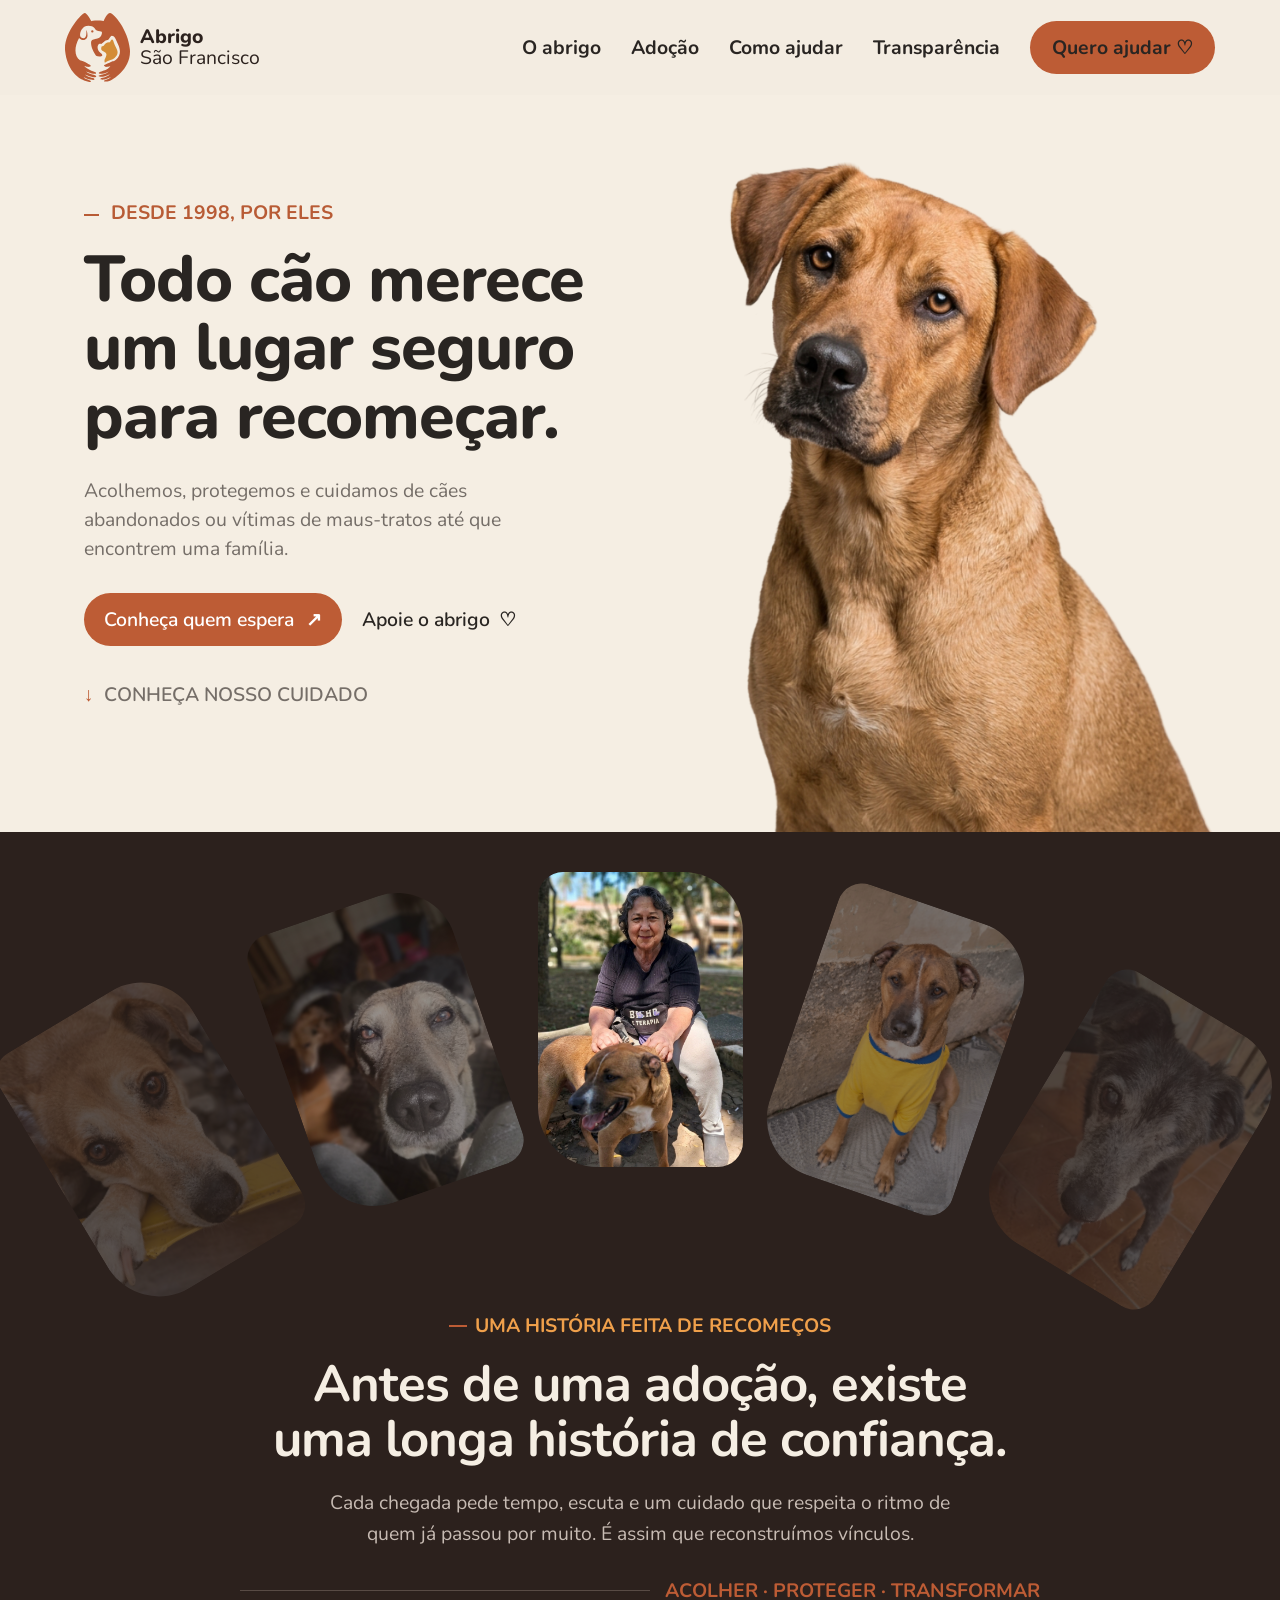
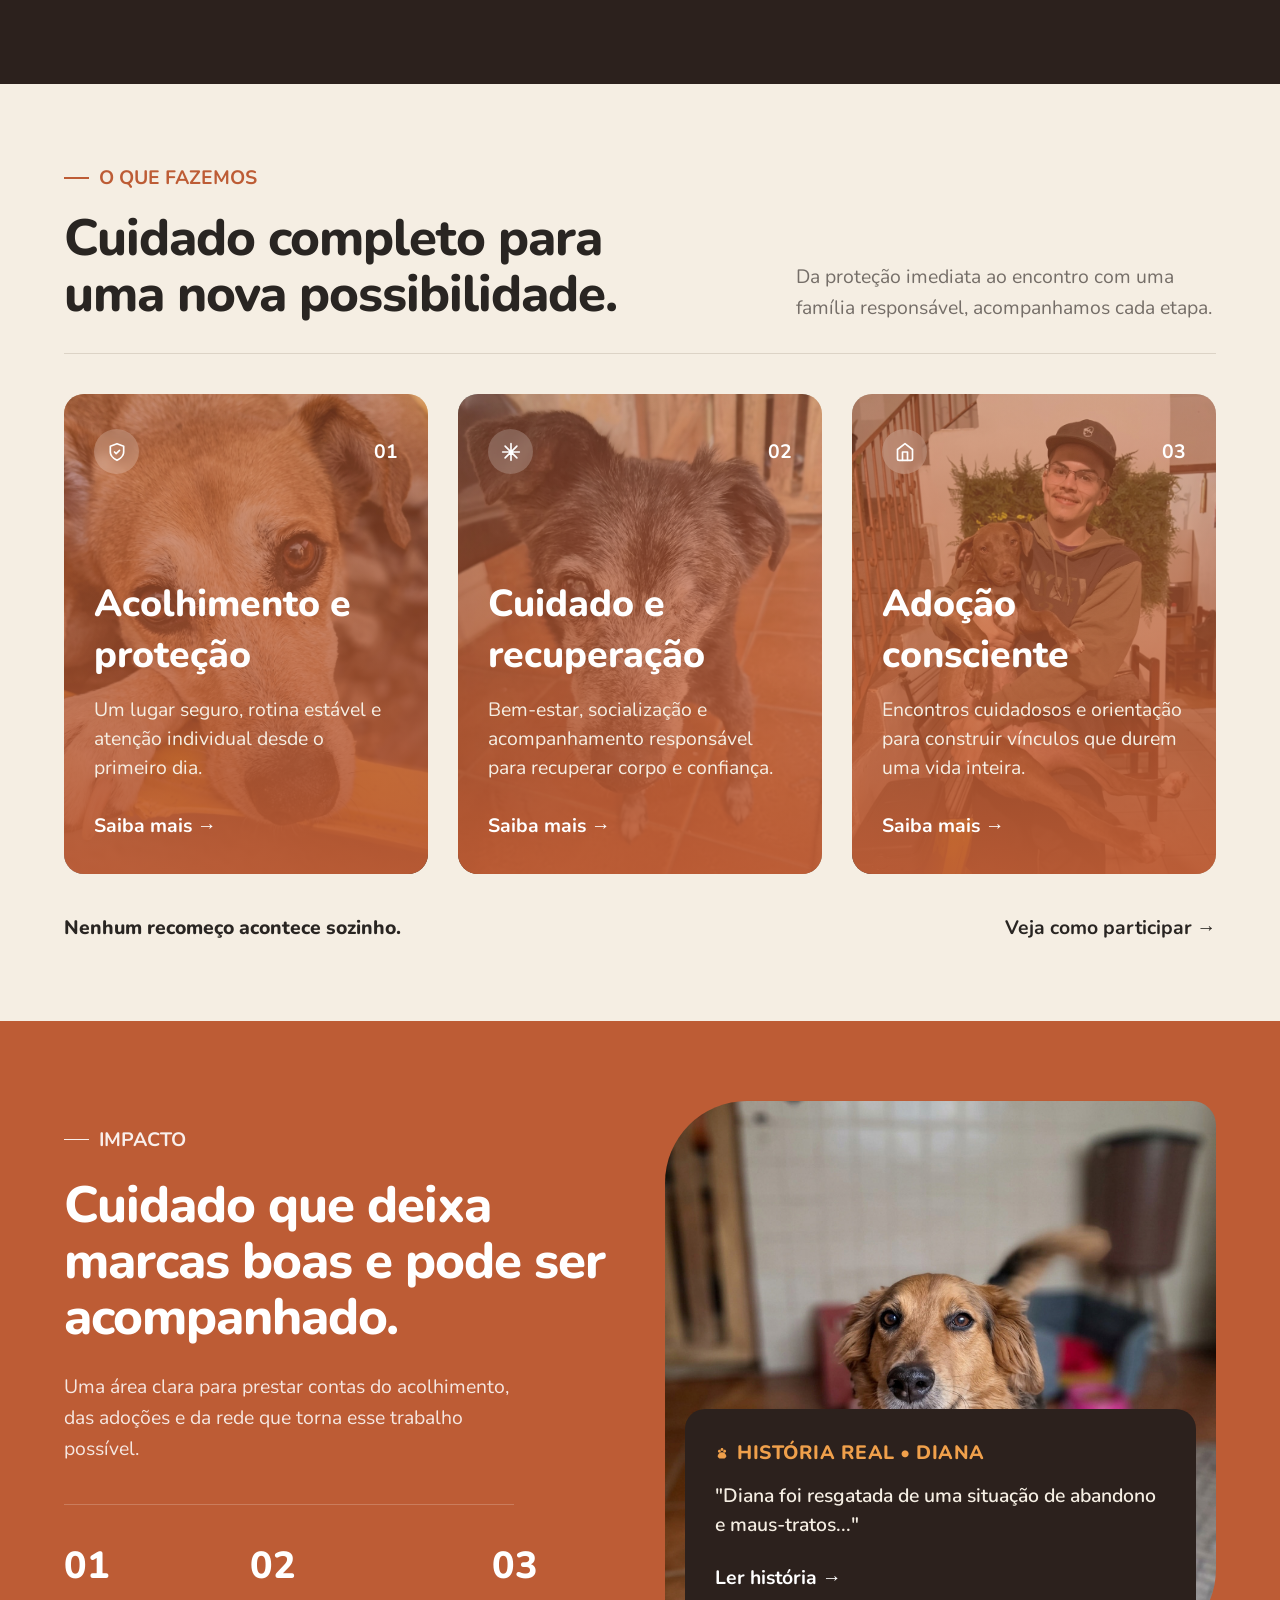
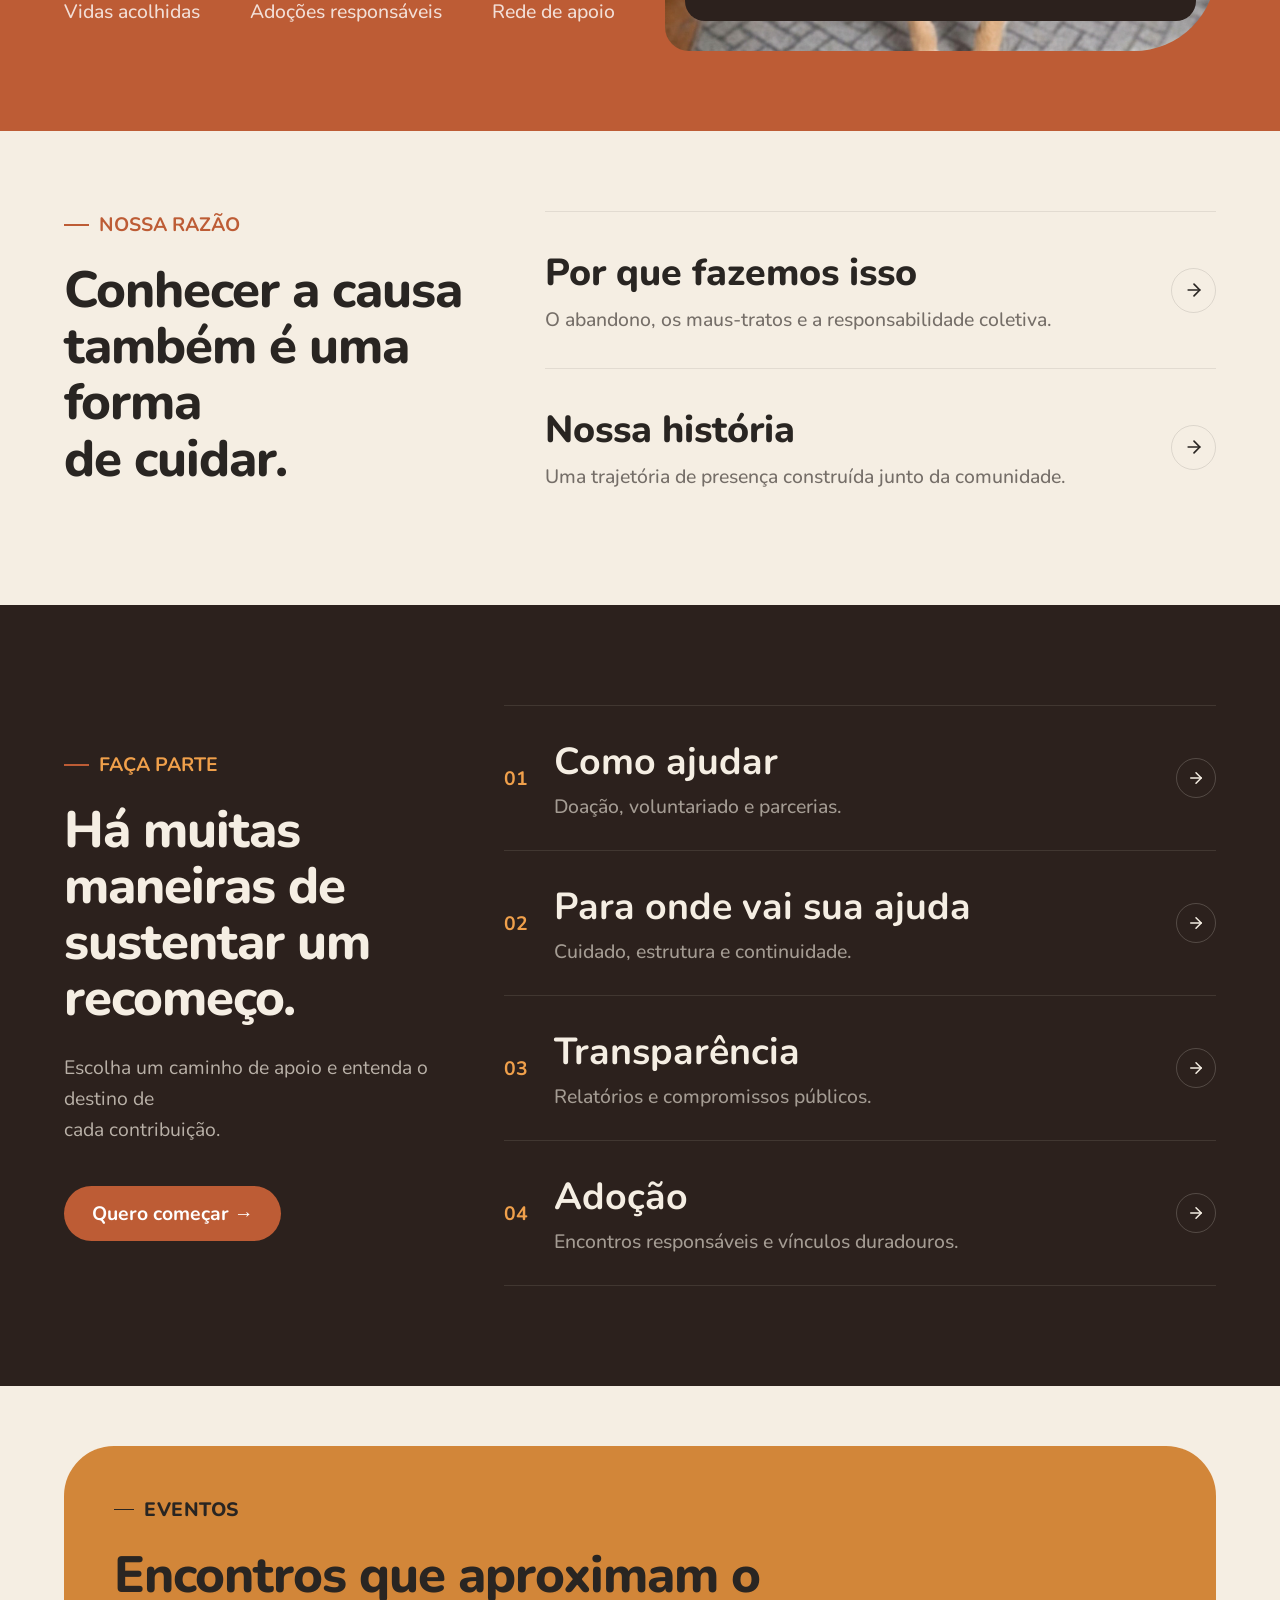
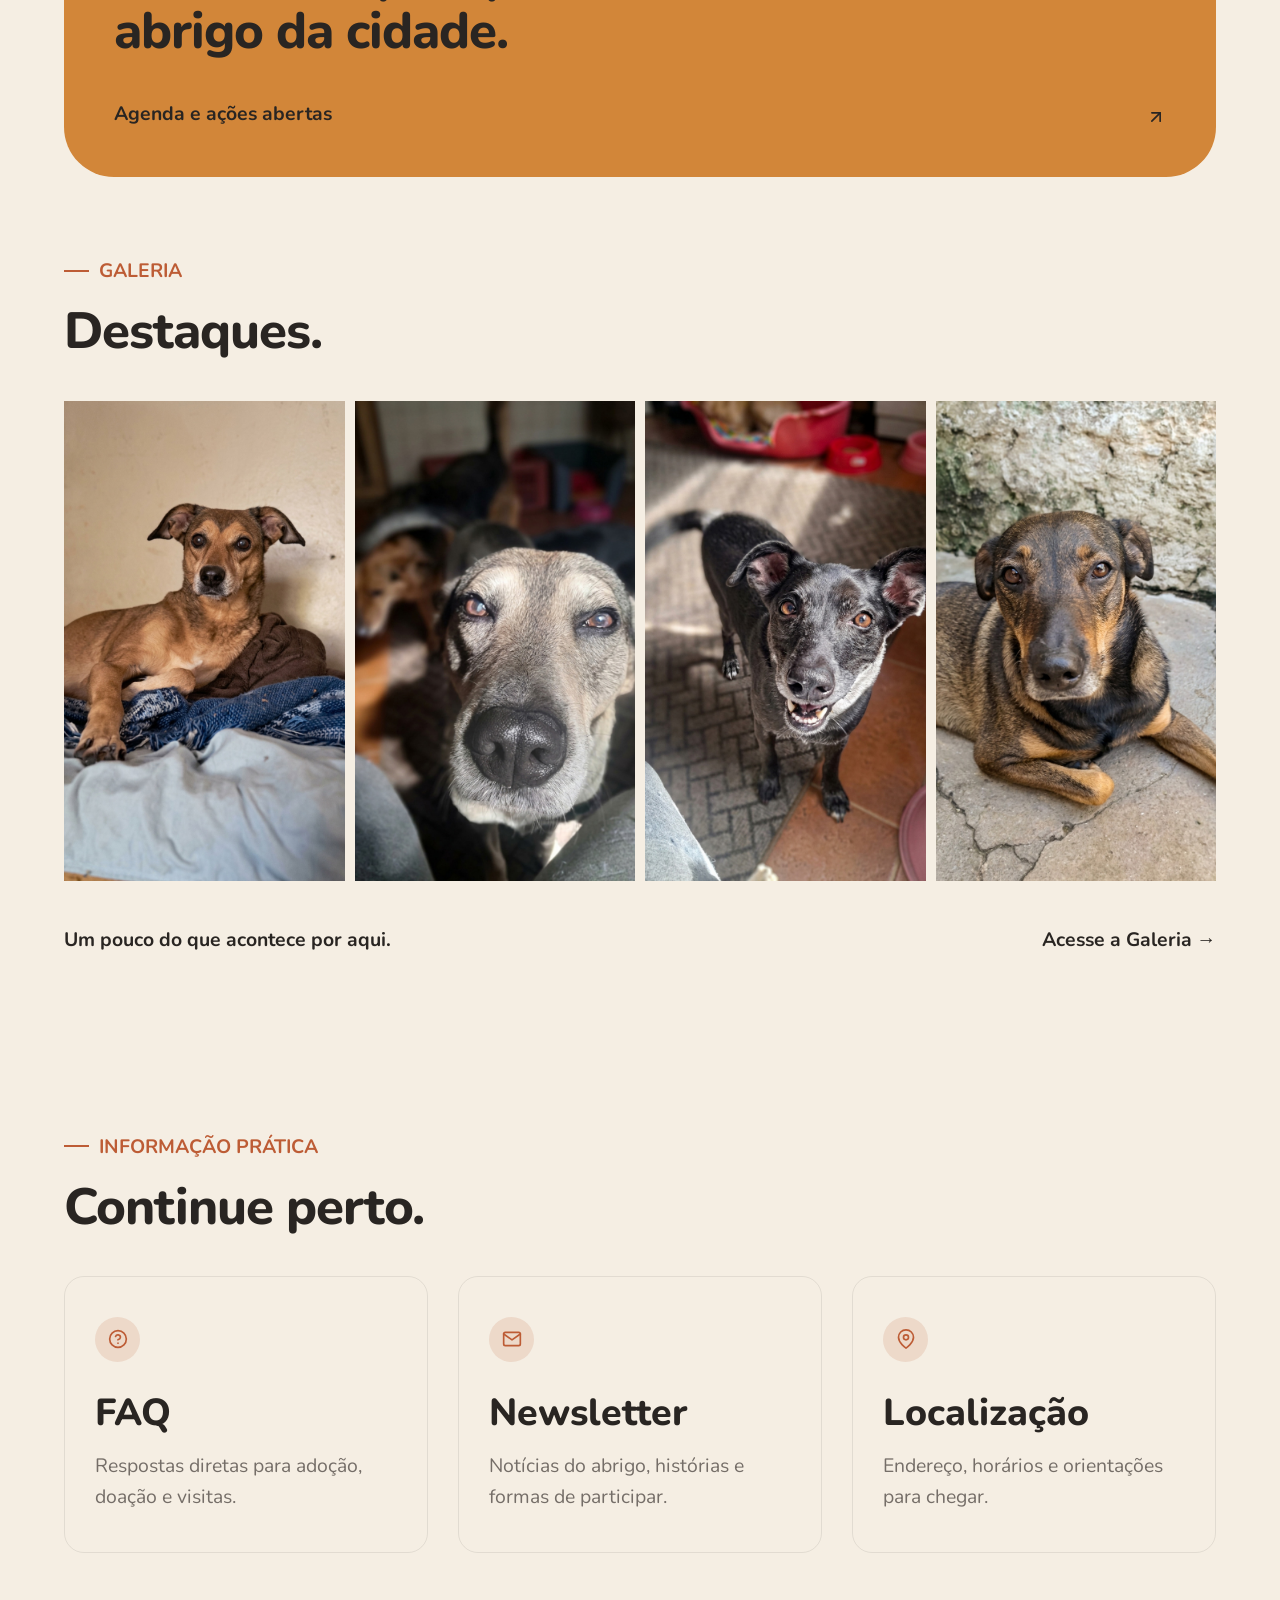
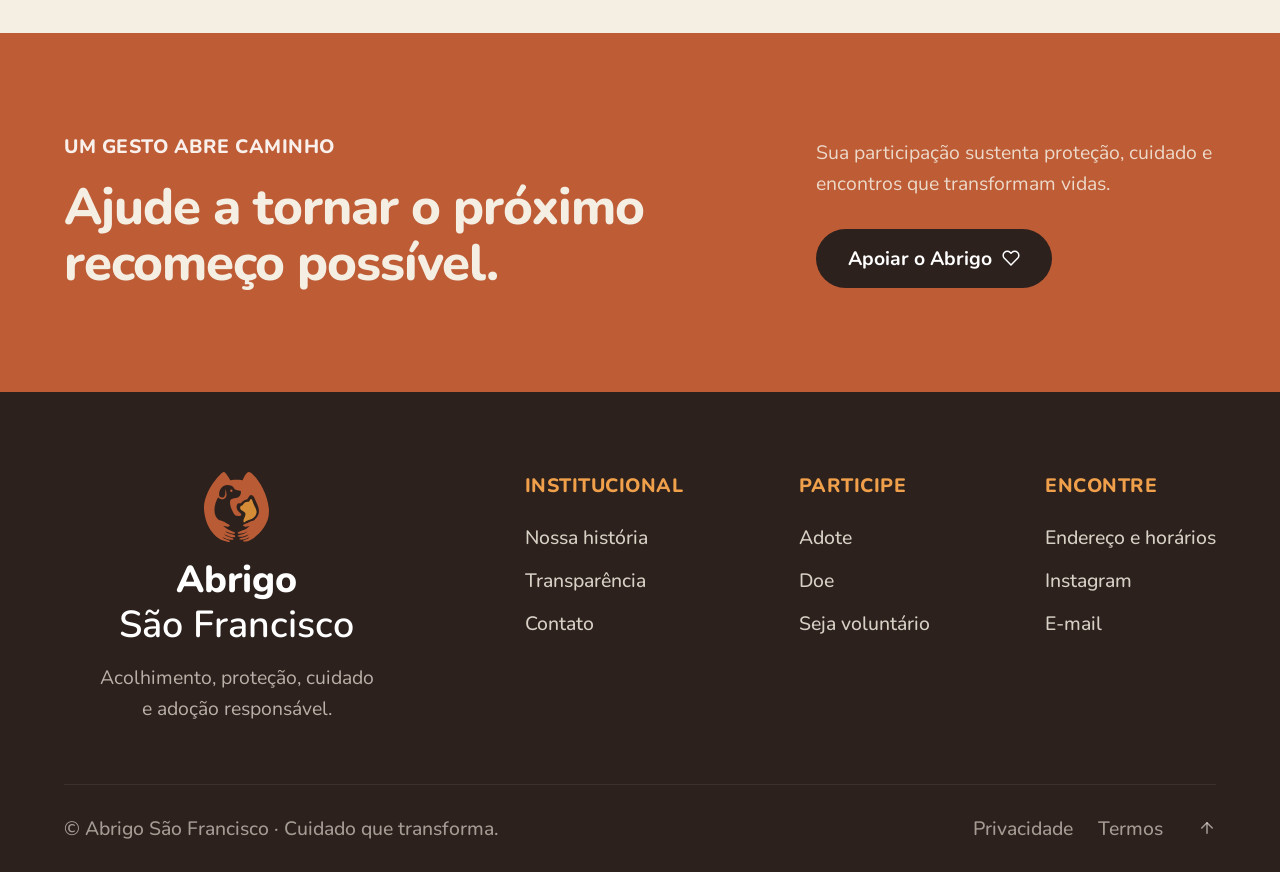
==== commit 88bcec9d: "Ajustes css tablet e html" ====
--- a/index.html
+++ b/index.html
@@ -58,8 +58,8 @@
                 </p>
 
                 <h1>
-                    Todo cão merece<br>
-                    um lugar seguro<br>
+                    Todo cão merece
+                    um lugar seguro
                     para recomeçar.
                 </h1>
 
--- a/css/style.css
+++ b/css/style.css
@@ -45,7 +45,7 @@
 main  {
     padding-top: 95px;
 }
-
+/*NAVBAR*/
 .nav-bar  {
     width: 100%;
     height: 95px;
@@ -84,6 +84,25 @@
     font-size: var(--fontsize-p);
     font-weight: 400;
 }
+
+.menu-toggle  {
+    display: none;
+    flex-direction: column;
+    justify-content: space-between;
+    width: 30px;
+    height: 21px;
+    cursor: pointer;
+    margin-left: auto;
+}
+.menu-toggle span  {
+    display: block;
+    height: 3px;
+    width: 100%;
+    background-color: var(--cor-texto-escuro);
+    border-radius: 3px;
+    transition: all 0.3s ease;
+}
+
 .navegacao  {
     display: flex;
     align-items: center;
@@ -123,6 +142,8 @@
     background-color: #a94f2c;
     transform: translateY(-2px);
 }
+/* HERO */
+
 .secao-inicio  {
     height: auto;
     min-height: 0;
@@ -238,6 +259,8 @@
     height: auto;
     display: block;
 }
+
+/* SEGUNDA SEÇÃO "UMA HISTORIA FEITA DE RECOMEÇOS */
 .secao-abrigo  {
     min-height: 850px;
     padding: 0 0 80px;
@@ -346,6 +369,7 @@
     font-weight: 700;
     white-space: nowrap;
 }
+/* TERCEIRA SESSÃO "O QUE FAZEMOS */
 .secao-fazemos  {
     width: 100%;
     padding: 80px 5%;
@@ -398,6 +422,8 @@
     gap: 30px;
     margin-bottom: 40px;
 }
+
+/*CARD 01, CARD02, CARD03  "ACOLHIMENTOS E PROTEÇÃO" - "CUIDADO E RECUPERAÇÃO" - "ADOÇÃO CONSCIENTE" */ 
 .card-fazemos  {
     position: relative;
     height: 480px;
@@ -504,6 +530,8 @@
 .link-rodape-fazemos:hover  {
     color: #bd5c35;
 }
+
+/* QUARTA SESSÃO "IMPACTO" */
 .secao-impacto  {
     width: 100%;
     padding: 80px 5%;
@@ -568,6 +596,8 @@
     font-size: var(--fontsize-p);
     font-weight: 500;
 }
+
+/* IMAGEM DA CACHORRA DIANA */
 .cont-impacto-dir  {
     width: 100%;
 }
@@ -625,12 +655,13 @@
 .link-historia:hover  {
     color: #f0a04b;
 }
-@media (max-width: 1024px)  {
-    .card-historia  {
-        left: 20px;
-        width: calc(100% - 40px);
-    }
-}
+
+.card-historia  {
+    left: 20px;
+    width: calc(100% - 40px);
+}
+
+/* QUINTA SESSÃO "NOSSA RAZÃO" */
 .secao-razao  {
     width: 100%;
     padding: 80px 5%;
@@ -710,15 +741,7 @@
     border-color: #bd5c35;
     color: #ffffff;
 }
-@media (max-width: 900px)  {
-    .secao-razao  {
-        flex-direction: column;
-        gap: 40px;
-    }
-    .cont-razao-esq, .cont-razao-dir  {
-        width: 100%;
-    }
-}
+/*QUINTA SESSÃO "FAÇA PARTE" */
 .secao-faca-parte  {
     width: 100%;
     padding: 100px 5%;
@@ -833,17 +856,8 @@
     border-color: #bd5c35;
     color: #ffffff;
 }
-@media (max-width: 950px)  {
-    .secao-faca-parte  {
-        flex-direction: column;
-        align-items: flex-start;
-        gap: 50px;
-        padding: 60px 5%;
-    }
-    .cont-parte-esq, .cont-parte-dir  {
-        width: 100%;
-    }
-}
+
+/* SEXTA SESSÃO CARD "EVENTOS" */
 .secao-eventos  {
     width: 100%;
     padding: 60px 5% 20px;
@@ -897,6 +911,8 @@
 .link-banner:hover  {
     opacity: 0.7;
 }
+
+/* SETIMA SESSÃO "GALERIA" */
 .secao-galeria  {
     width: 100%;
     padding: 60px 5% 100px;
@@ -961,25 +977,8 @@
 .link-rodape-galeria:hover  {
     color: #bd5c35;
 }
-@media (max-width: 950px)  {
-    .grid-galeria  {
-        grid-template-columns: repeat(2, 1fr);
-        gap: 15px;
-    }
-    .img-galeria  {
-        height: 350px;
-    }
-    .rodape-galeria  {
-        flex-direction: column;
-        align-items: flex-start;
-        gap: 20px;
-    }
-}
-@media (max-width: 600px)  {
-    .grid-galeria  {
-        grid-template-columns: 1fr;
-    }
-}
+
+/* OITAVA SESSÃO "INFORMAÇÃO PRÁTICA" */
 .secao-informacao  {
     width: 100%;
     padding: 80px 5%;
@@ -1049,6 +1048,8 @@
     font-size: var(--fontsize-p);
     line-height: 1.6;
 }
+
+/* NONA SESSÃO "UM GESTO ABRE CAMINHO" */
 .secao-cta  {
     width: 100%;
     padding: 100px 5%;
@@ -1106,25 +1107,8 @@
     background-color: #1a1311;
     transform: translateY(-2px);
 }
-@media (max-width: 950px)  {
-    .grid-informacao  {
-        grid-template-columns: 1fr;
-        gap: 20px;
-    }
-    .secao-cta  {
-        flex-direction: column;
-        align-items: flex-start;
-        gap: 40px;
-        padding: 60px 5%;
-    }
-    .cta-esq, .cta-dir  {
-        width: 100%;
-        max-width: 100%;
-    }
-    .cta-esq h2  {
-        font-size: var(--fontsize-h2);
-    }
-}
+
+/* FOOTER */
 .rodape-site  {
     width: 100%;
     padding: 80px 5% 30px;
@@ -1232,97 +1216,4 @@
     justify-content: center;
     margin-left: 10px;
     color: rgba(245, 238, 227, 0.8);
-}
-@media (max-width: 900px)  {
-    .conteudo-rodape  {
-        flex-direction: column;
-        align-items: center;
-        gap: 50px;
-    }
-    .coluna-marca  {
-        width: 100%;
-    }
-    .colunas-links  {
-        width: 100%;
-        flex-wrap: wrap;
-        justify-content: space-between;
-    }
-    .coluna-nav  {
-        width: 45%;
-        margin-bottom: 20px;
-    }
-    .rodape-inferior  {
-        flex-direction: column;
-        gap: 20px;
-        text-align: center;
-    }
-}
-@media (max-width: 500px)  {
-    .coluna-nav  {
-        width: 100%;
-        text-align: center;
-    }
-}
-.menu-toggle  {
-    display: none;
-    flex-direction: column;
-    justify-content: space-between;
-    width: 30px;
-    height: 21px;
-    cursor: pointer;
-    margin-left: auto;
-}
-.menu-toggle span  {
-    display: block;
-    height: 3px;
-    width: 100%;
-    background-color: var(--cor-texto-escuro);
-    border-radius: 3px;
-    transition: all 0.3s ease;
-}
-@media (max-width: 768px)  {
-    .nav-bar  {
-        padding: 0 20px;
-        justify-content: space-between;
-    }
-    .navegacao  {
-        position: absolute;
-        top: 95px;
-        left: 0;
-        width: 100%;
-        background-color: #F3ECE1;
-        flex-direction: column;
-        padding: 20px 0;
-        gap: 20px;
-        transform: translateY(-150%);
-        opacity: 0;
-        visibility: hidden;
-        transition: all 0.3s ease;
-        box-shadow: 0 10px 15px rgba(0,0,0,0.05);
-    }
-    .navegacao.ativa  {
-        transform: translateY(0);
-        opacity: 1;
-        visibility: visible;
-    }
-    .abas-nav  {
-        flex-direction: column;
-        gap: 20px;
-        width: 100%;
-        text-align: center;
-        margin: 0;
-        padding: 0;
-    }
-    .menu-toggle  {
-        display: flex;
-    }
-    .menu-toggle.ativa span:nth-child(1)  {
-        transform: translateY(9px) rotate(45deg);
-    }
-    .menu-toggle.ativa span:nth-child(2)  {
-        opacity: 0;
-    }
-    .menu-toggle.ativa span:nth-child(3)  {
-        transform: translateY(-9px) rotate(-45deg);
-    }
 }
--- a/css/style_tablet.css
+++ b/css/style_tablet.css
@@ -12,11 +12,11 @@
     --cor-alerta: #f59e0b;
 
     --fonte-familia: 'Nunito', sans-serif;
-    --fontsize-h1: clamp(36px, 24.03px + 3.193vw, 70px);
-    --fontsize-h2: clamp(28px, 18.49px + 2.535vw, 55px);
-    --fontsize-h3: clamp(24px, 18.37px + 1.502vw, 40px);
-    --fontsize-p:  clamp(16px, 14.59px + 0.376vw, 20px);
-    --fontsize-b:  clamp(16px, 14.59px + 0.376vw, 20px);
+    --fontsize-h1: clamp(28px, 22.29px + 1.524vw, 36px);
+    --fontsize-h2: clamp(24px, 17.57px + 1.714vw, 33px);
+    --fontsize-h3: clamp(20px, 17.14px + 0.762vw, 24px);
+    --fontsize-p:  clamp(14px, 12.57px + 0.381vw, 16px);
+    --fontsize-b:  clamp(14px, 12.57px + 0.381vw, 16px);
 
     --espaco-sm: 8px;
     --espaco-md: 16px;
@@ -134,7 +134,7 @@
     overflow: hidden;
 }
 .cont-inicio  {
-    width: 48%;
+    width: 50%;
     padding-left: 20px;
     align-self: center;
     transform: translateY(-40px);
@@ -170,10 +170,13 @@
 }
 .botoes-inicio  {
     display: flex;
-    align-items: center;
-    gap: 20px;
+    flex-direction: column;
+    gap: 10px;
 }
 .quem-espera  {
+    width: 300px;
+    height: 45px;
+
     display: flex;
     align-items: center;
     gap: 12px;
@@ -194,6 +197,8 @@
     transform: translateY(-2px);
 }
 .apoie-abrigo  {
+    width: 300px;
+    height: 45px;
     display: flex;
     align-items: center;
     gap: 9px;
@@ -575,14 +580,18 @@
     position: relative;
     width: 100%;
     max-width: 900px;
-    height: 550px;
+    height: 400px;
     border-radius: 82px 24px;
     overflow: hidden;
 }
 
 .imagem-impacto-bg img{
-    width: 100%;
-    height: 100%;
+    position: absolute;
+    top: 35%;
+    left: 50%;
+    transform: translate(-50%, -55%);
+    width: 140%;
+    height: 140%;
     object-fit: cover;
     object-position: center;
     display: block;
@@ -591,10 +600,11 @@
 
 .card-historia  {
     position: absolute;
-    bottom: 30px;
-    left: 40px;
-    width: 340px;
-    padding: 30px;
+    bottom: 20px;
+    left: 20px;
+    width: 80%;
+    height: auto;
+    padding: 10px;
     background-color: #2c211d;
     border-radius: 20px;
     color: #f5eee3;
@@ -624,12 +634,6 @@
 }
 .link-historia:hover  {
     color: #f0a04b;
-}
-@media (max-width: 1024px)  {
-    .card-historia  {
-        left: 20px;
-        width: calc(100% - 40px);
-    }
 }
 .secao-razao  {
     width: 100%;
@@ -975,11 +979,6 @@
         gap: 20px;
     }
 }
-@media (max-width: 600px)  {
-    .grid-galeria  {
-        grid-template-columns: 1fr;
-    }
-}
 .secao-informacao  {
     width: 100%;
     padding: 80px 5%;
@@ -1254,12 +1253,6 @@
     .rodape-inferior  {
         flex-direction: column;
         gap: 20px;
-        text-align: center;
-    }
-}
-@media (max-width: 500px)  {
-    .coluna-nav  {
-        width: 100%;
         text-align: center;
     }
 }
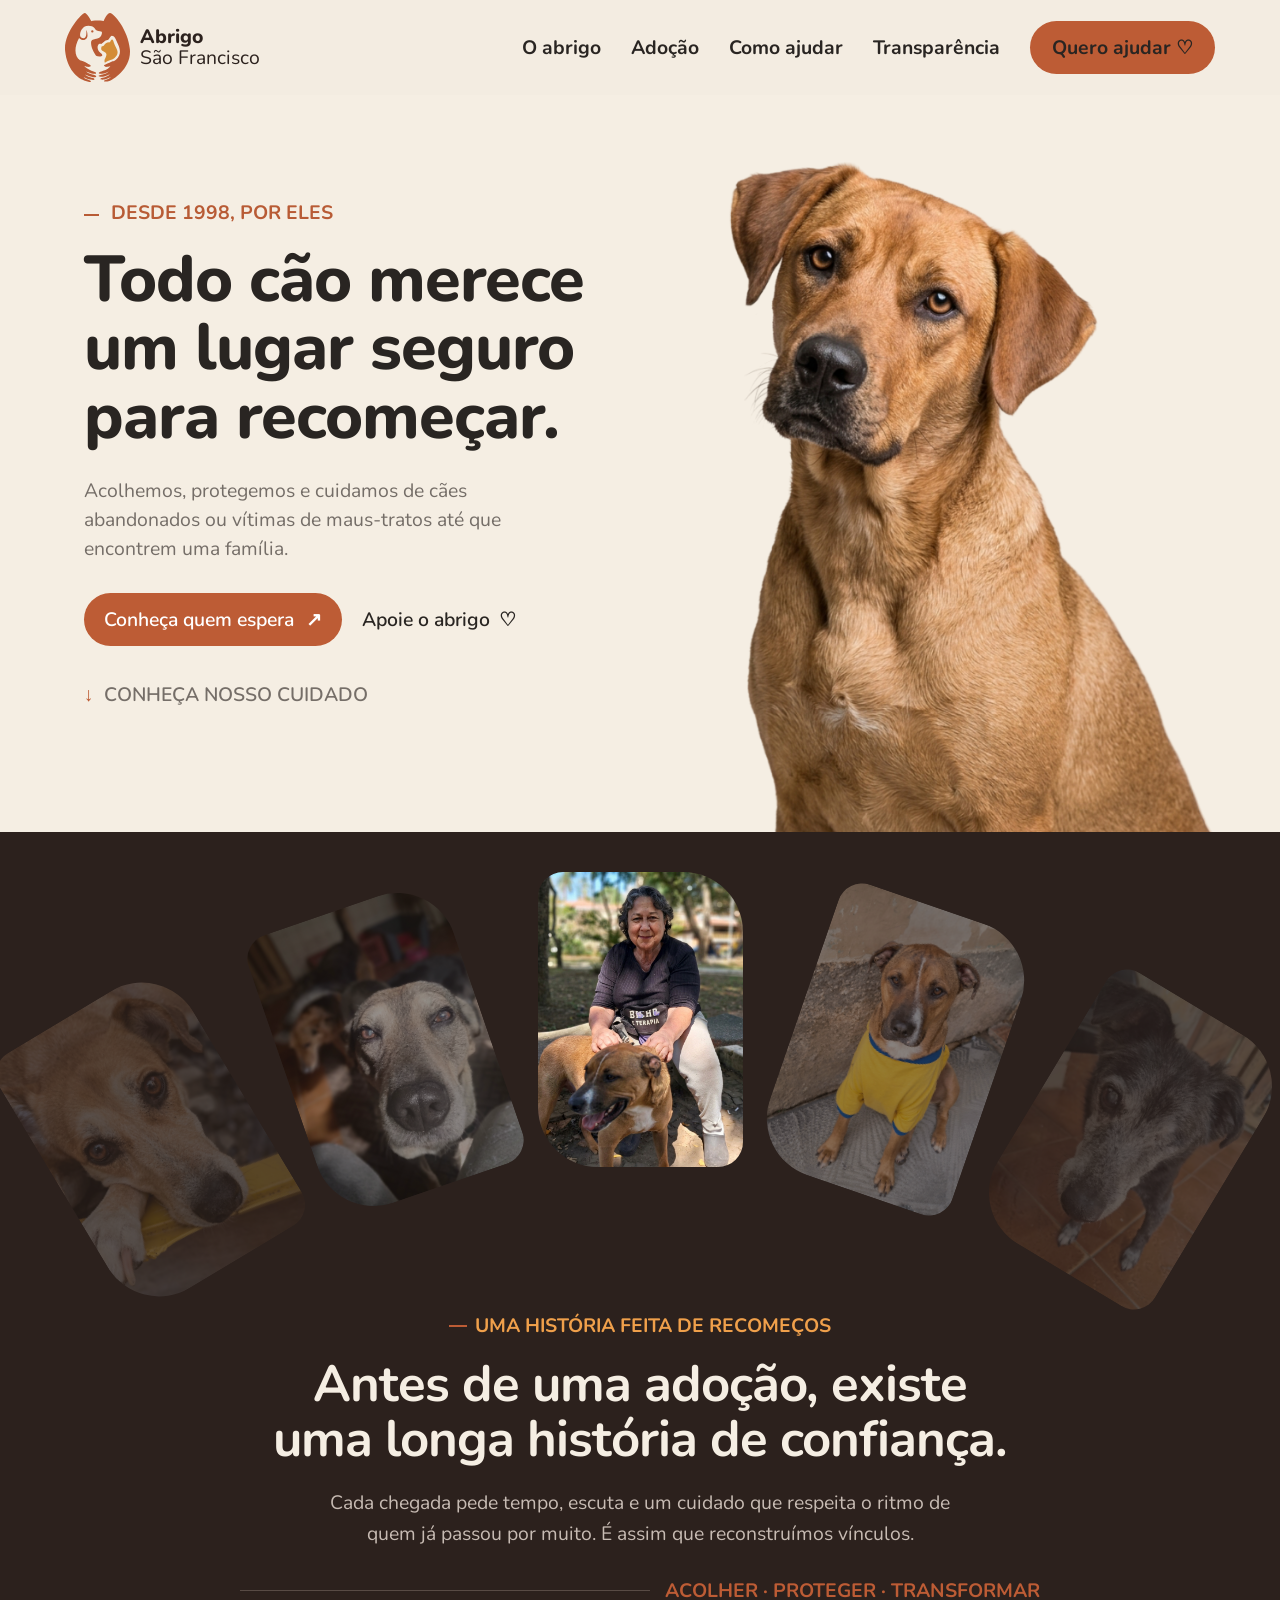
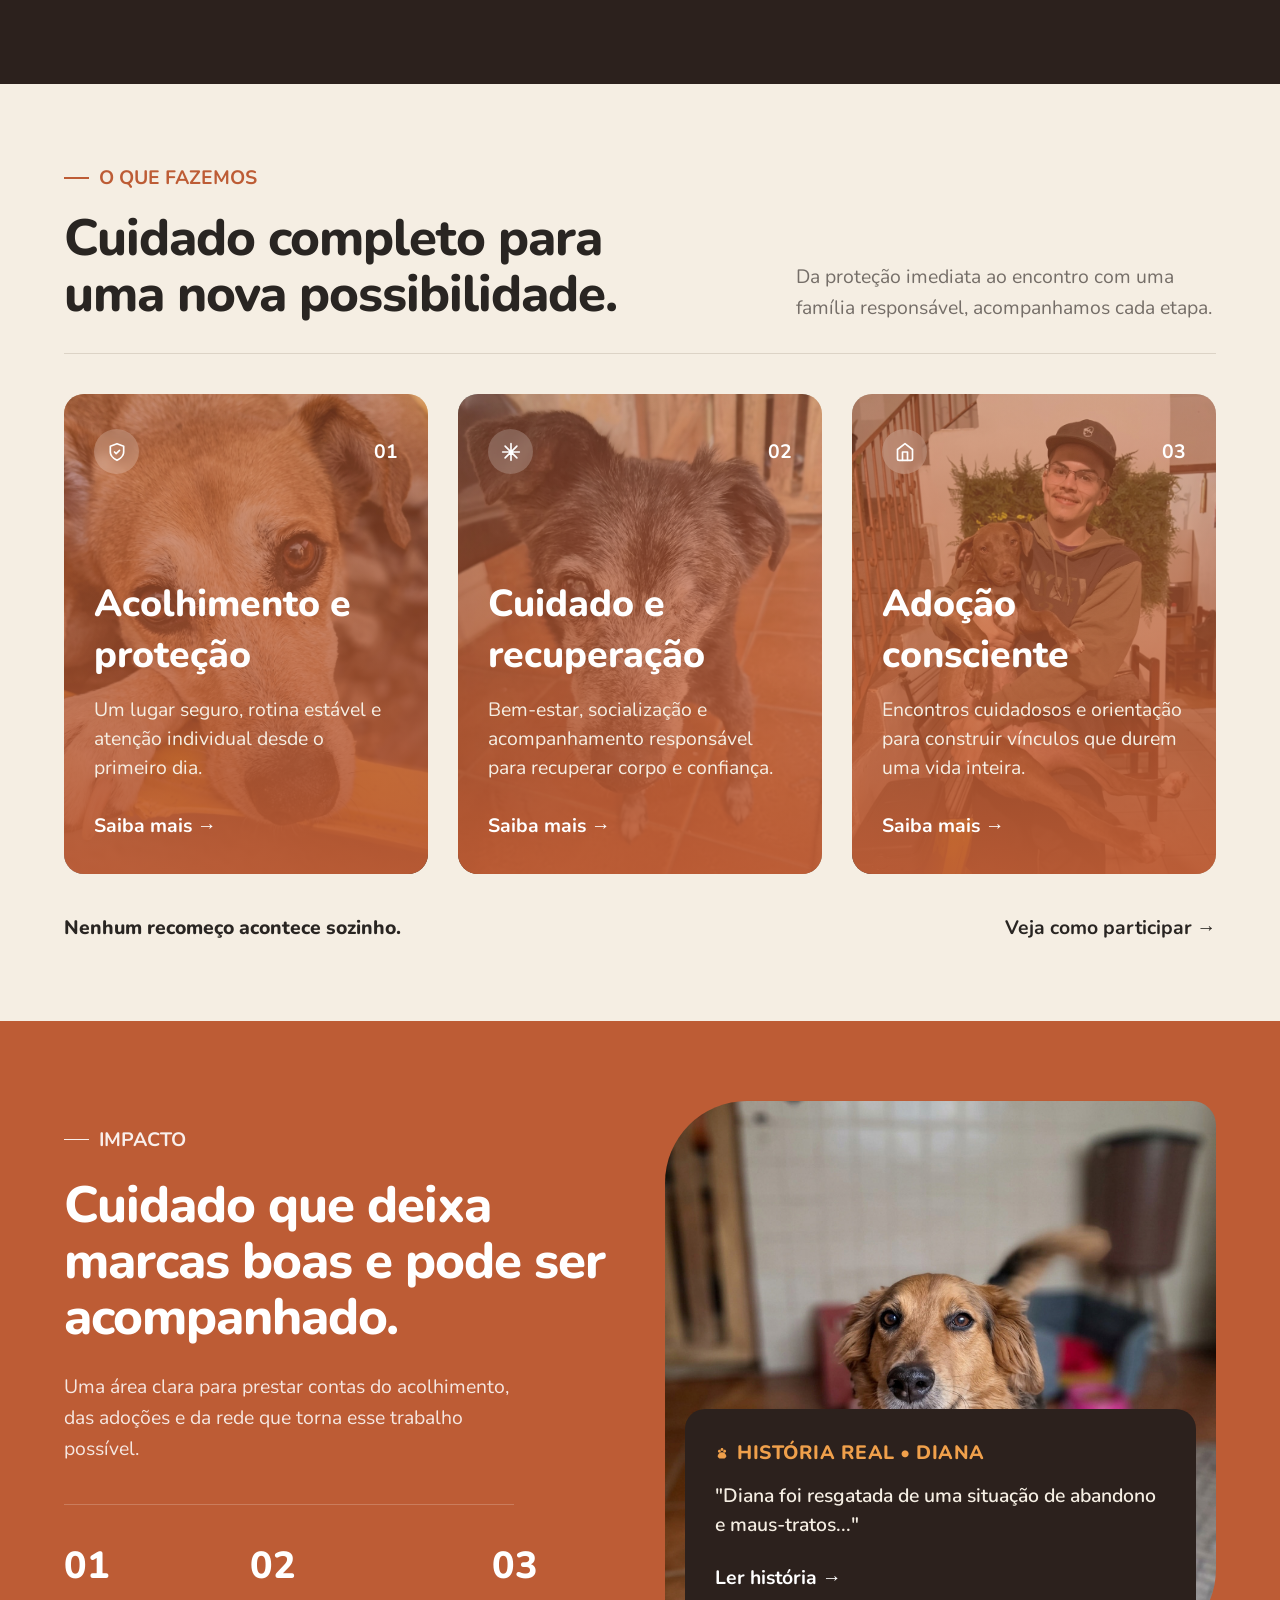
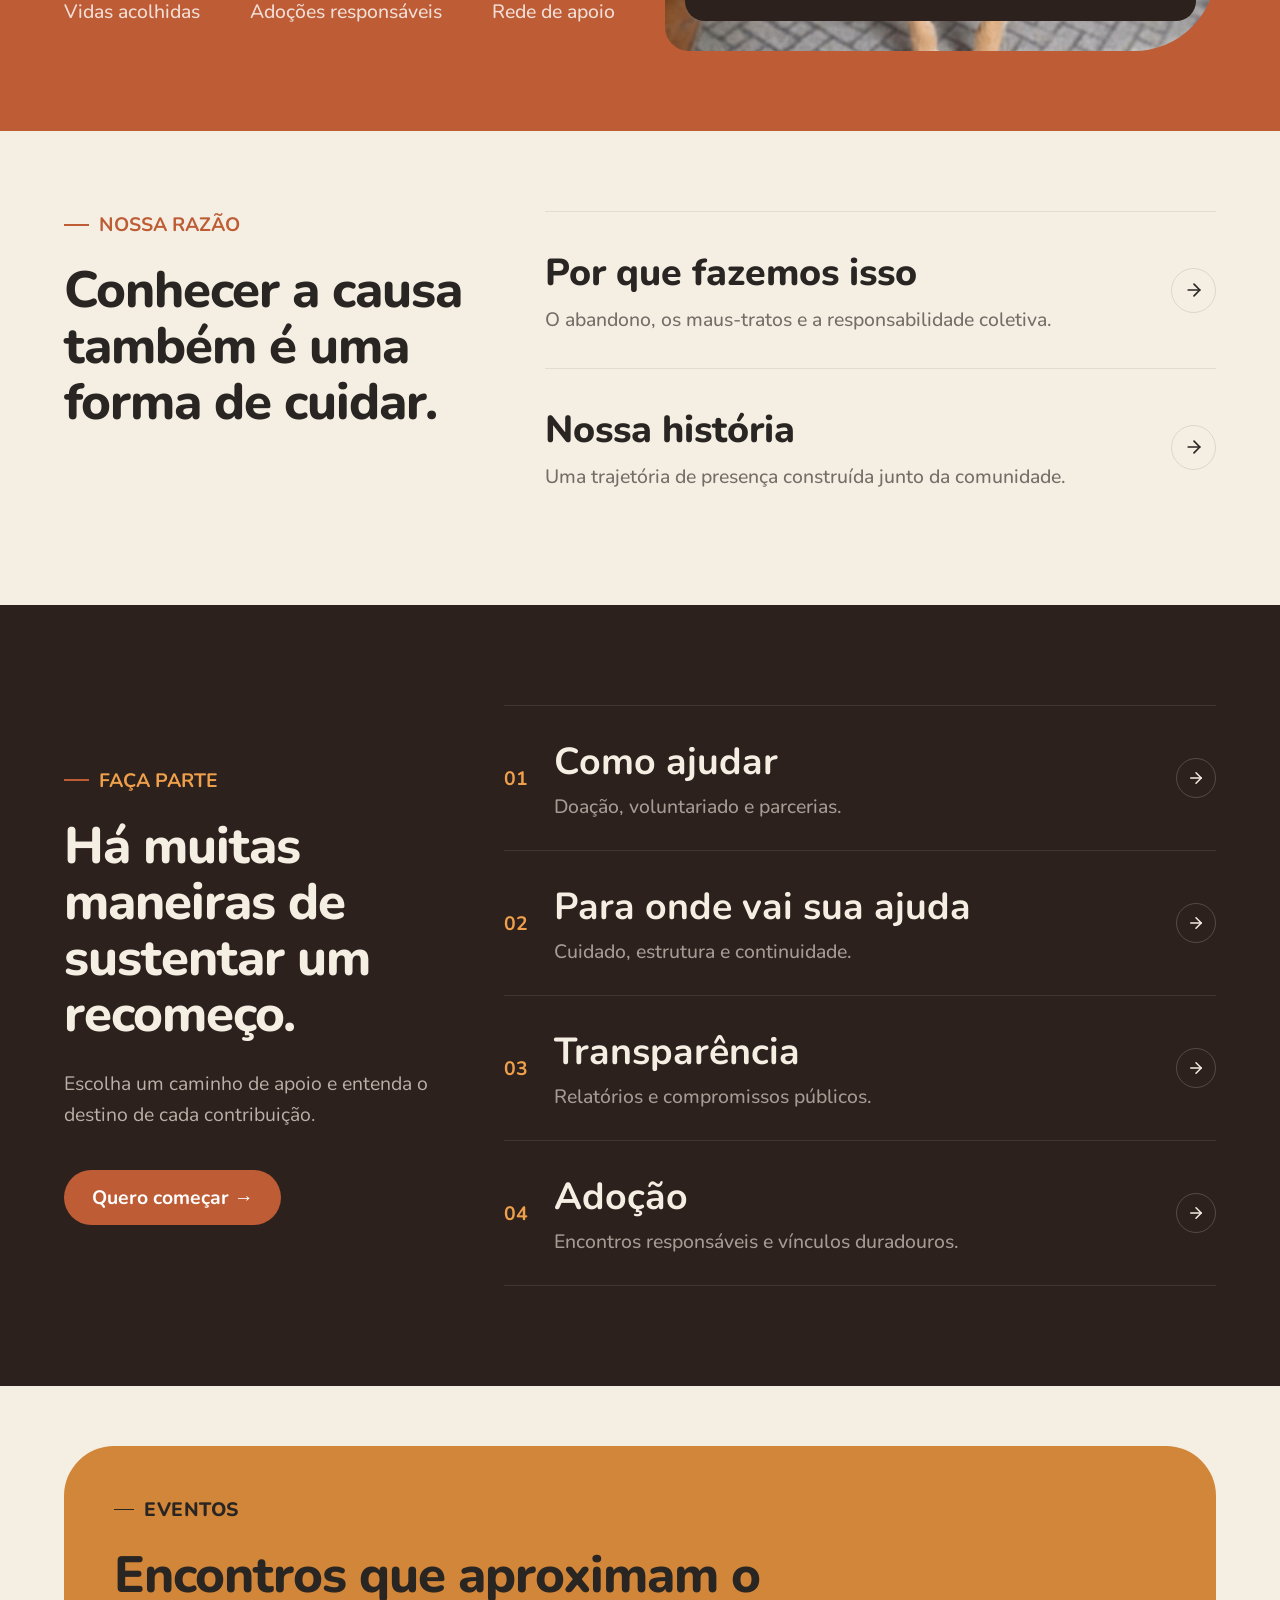
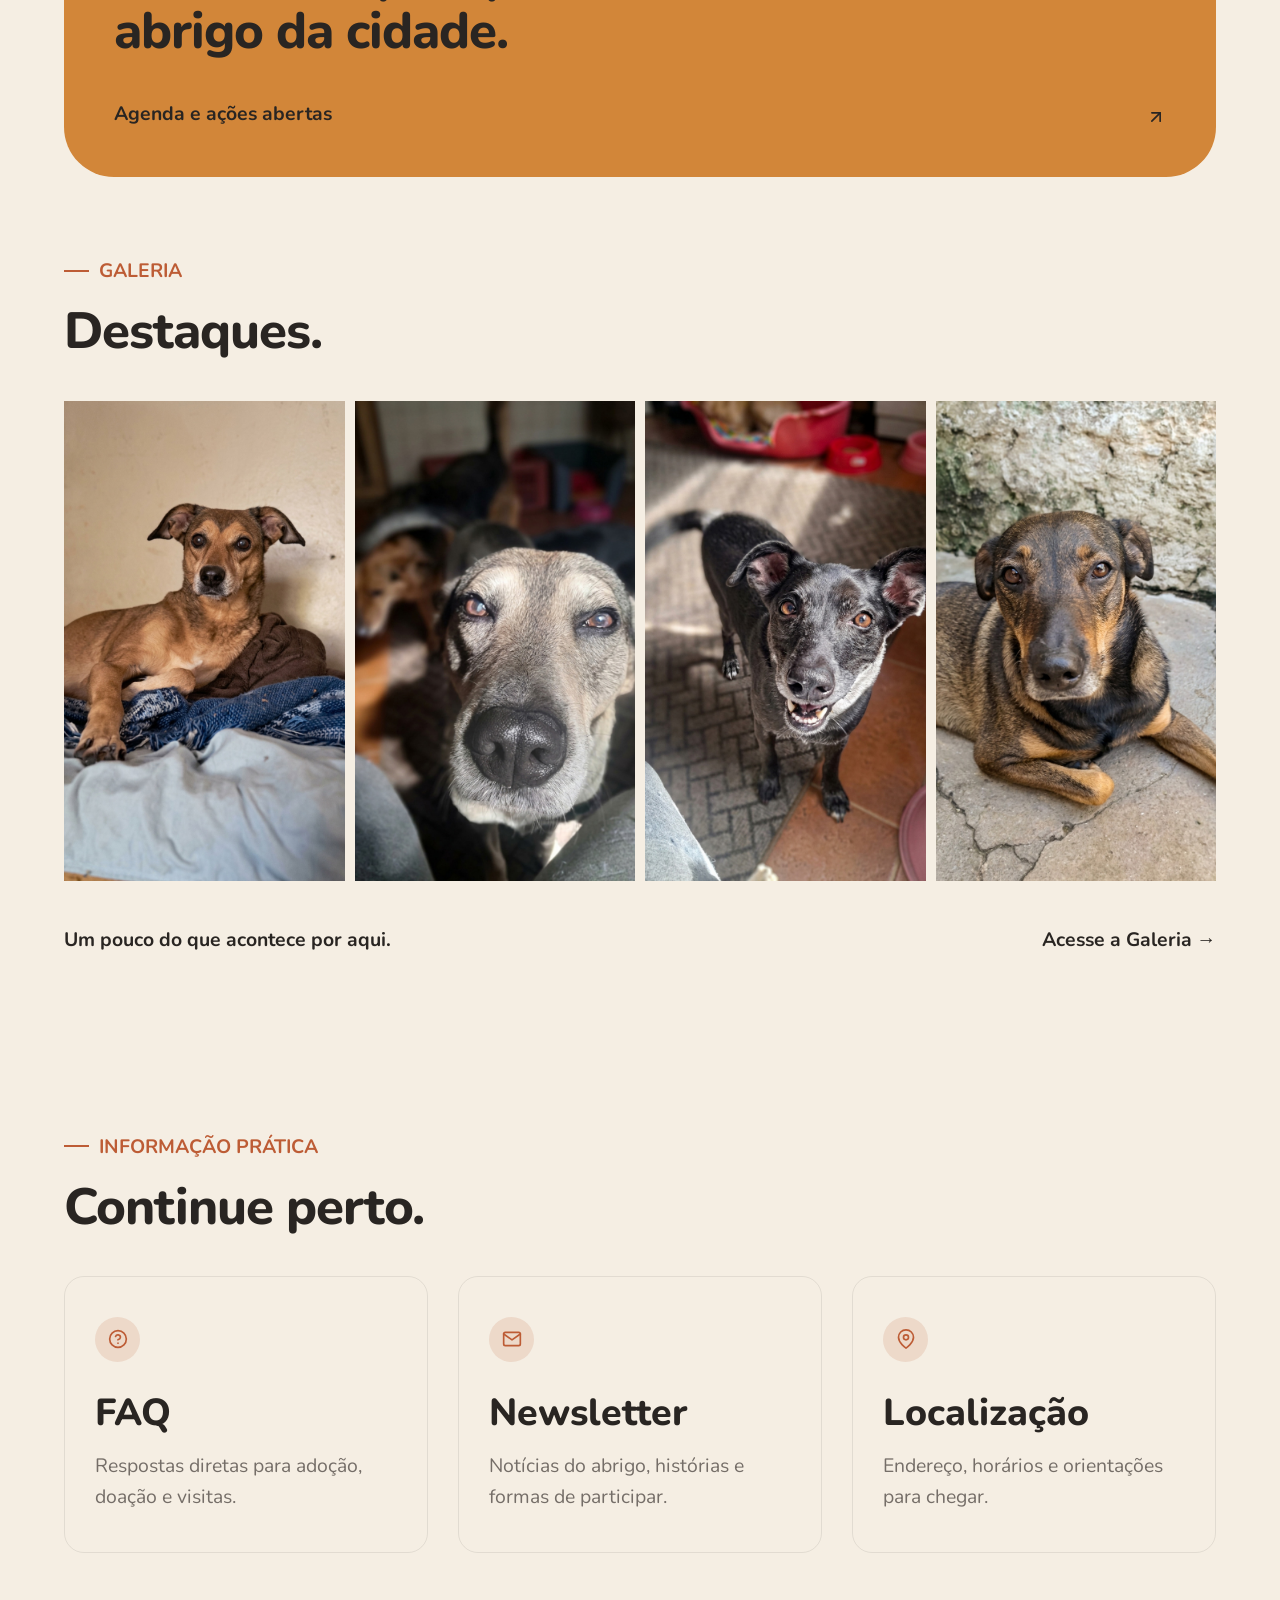
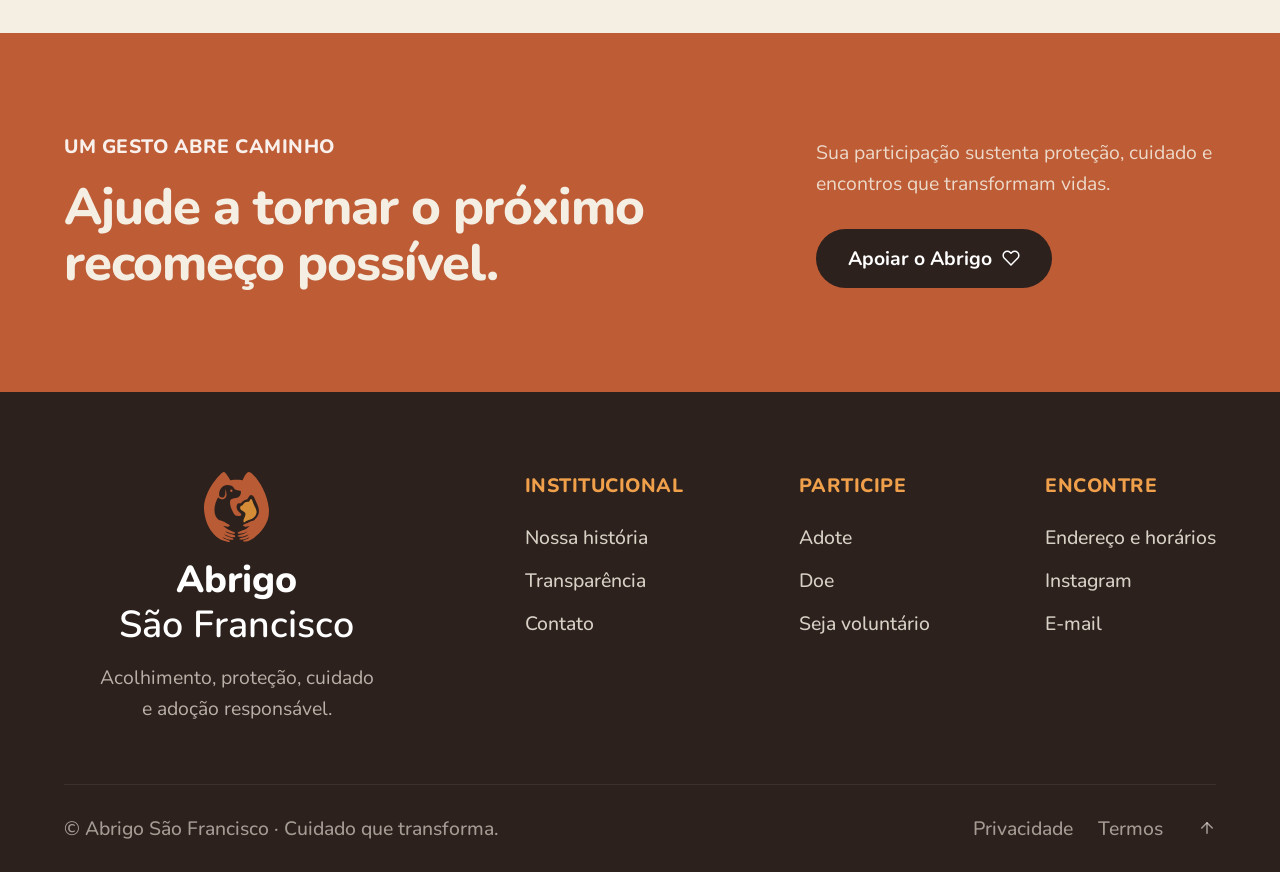
==== commit 5c986964: "Atualização de responsividade mobile" ====
--- a/index.html
+++ b/index.html
@@ -6,7 +6,7 @@
     <meta name="viewport" content="width=device-width, initial-scale=1.0">
     <link rel="stylesheet" href="css/style.css" media="screen and (min-width:1033px)" type="text/css">
     <link rel="stylesheet" href="css/style_tablet.css" media="screen and (min-width:768px) and (max-width:1032px)" type="text/css">
-    <link rel="stylesheet" href="css/projects_mobile.css" media="screen and (max-width:767px)" type="text/css">
+    <link rel="stylesheet" href="css/style_mobile.css" media="screen and (max-width:767px)" type="text/css">
     <title>Abrigo São Francisco</title>
 
 </head>
@@ -287,7 +287,7 @@
                     <span></span> NOSSA RAZÃO
                 </div>
 
-                <h2>Conhecer a causa <br>também é uma forma <br> de cuidar.</h2>
+                <h2>Conhecer a causa também é uma forma de cuidar.</h2>
             </div>
 
             <div class="cont-razao-dir">
@@ -332,9 +332,9 @@
                     <span></span> FAÇA PARTE
                 </div>
 
-                <h2>Há muitas <br>maneiras de <br>sustentar um <br>recomeço.</h2>
-
-                <p>Escolha um caminho de apoio e entenda o destino de <br>cada contribuição.</p>
+                <h2>Há muitas maneiras de sustentar um recomeço.</h2>
+
+                <p>Escolha um caminho de apoio e entenda o destino de cada contribuição.</p>
 
                 <a href="#" class="btn-comecar">Quero começar &rarr;</a>
             </div>
--- a/css/style_mobile.css
+++ b/css/style_mobile.css
@@ -0,0 +1,1266 @@
+@import url('https://fonts.googleapis.com/css2?family=Nunito:wght@400;500;600;700;800&display=swap');
+:root  {
+    --cor-creme: #f5eee3;
+    --cor-laranja: #bd5c35;
+    --cor-laranja-hover: #a94f2c;
+    --cor-escuro: #2c211d;
+    --cor-branco: #ffffff;
+    --cor-texto-escuro: #292522;
+    --cor-texto-cinza: #756e68;
+    --cor-sucesso: #10b981;
+    --cor-erro: #ef4444;
+    --cor-alerta: #f59e0b;
+
+    --fonte-familia: 'Nunito', sans-serif;
+    --fontsize-h1: clamp(36px, 24.03px + 3.193vw, 70px);
+    --fontsize-h2: clamp(28px, 18.49px + 2.535vw, 55px);
+    --fontsize-h3: clamp(24px, 18.37px + 1.502vw, 40px);
+    --fontsize-p:  clamp(16px, 14.59px + 0.376vw, 20px);
+    --fontsize-b:  clamp(16px, 14.59px + 0.376vw, 20px);
+
+    --espaco-sm: 8px;
+    --espaco-md: 16px;
+    --espaco-lg: 30px;
+    --espaco-xl: 60px;
+    --espaco-xxl: 100px;
+    
+    --borda-raio-sm: 8px;
+    --borda-raio-md: 12px;
+    --borda-raio-lg: 30px;
+    --transicao-padrao: all 0.3s ease;
+}
+*  {
+    margin: 0;
+    padding: 0;
+    box-sizing: border-box;
+}
+html  {
+    scroll-behavior: smooth;
+}
+body  {
+    width: 100%;
+    background-color: var(--cor-creme);
+    font-family: var(--fonte-familia);
+    color: var(--cor-texto-escuro);
+}
+main  {
+    width: 100%;
+    padding-top: 95px;
+}
+
+.nav-bar  {
+    width: 100%;
+    height: 95px;
+    padding: 0 65px;
+    background-color: #F3ECE1;
+    display: flex;
+    align-items: center;
+    position: fixed;
+    top: 0;
+    left: 0;
+    z-index: 1000;
+}
+.logo-container  {
+    display: flex;
+    align-items: center;
+    gap: 10px;
+}
+.logotipo  {
+    width: 65px;
+    height: auto;
+    display: block;
+}
+.escritalogo  {
+    display: flex;
+    flex-direction: column;
+    margin: 0;
+    color: #2C221E;
+    font-family: 'Nunito', sans-serif;
+    line-height: 1.1;
+}
+.escritalogo strong  {
+    font-size: var(--fontsize-b);
+    font-weight: 800;
+}
+.escritalogo span  {
+    font-size: var(--fontsize-p);
+    font-weight: 400;
+}
+.navegacao  {
+    display: flex;
+    align-items: center;
+    margin-left: auto;
+}
+.abas-nav  {
+    list-style: none;
+    display: flex;
+    align-items: center;
+    gap: 30px;
+}
+.abas-nav li  {
+    display: flex;
+    align-items: center;
+}
+.abas-nav a  {
+    color: #292522;
+    text-decoration: none;
+    font-size: var(--fontsize-p);
+    font-weight: 700;
+    white-space: nowrap;
+    transition: color 0.3s ease;
+}
+.abas-nav a:hover  {
+    color: #bd5c35;
+}
+.ajudar-button  {
+    background-color: #bd5c35;
+    color: #ffffff;
+    padding: 13px 22px;
+    border-radius: 30px;
+    font-size: var(--fontsize-p);
+    font-weight: 600;
+    transition: background-color 0.3s ease, transform 0.3s ease;
+}
+.ajudar-button:hover  {
+    background-color: #a94f2c;
+    transform: translateY(-2px);
+}
+.secao-inicio  {
+    height: auto;
+    min-height: 0;
+    padding: 60px 5% 0;
+    background-color: #f5eee3;
+    display: flex;
+    flex-direction: column;
+    align-items: center;
+    overflow: hidden;
+}
+.cont-inicio  {
+    width: 90%;
+    padding-left: 20px;
+    align-self: center;
+    transform: translateY(-40px);
+}
+.subtitulo-inicio  {
+    margin-bottom: 20px;
+    color: #B85B35;
+    font-size: var(--fontsize-p);
+    font-weight: 700;
+}
+.subtitulo-inicio span  {
+    display: inline-block;
+    width: 15px;
+    height: 2px;
+    margin-right: 7px;
+    background-color: #B85B35;
+    vertical-align: middle;
+}
+.cont-inicio h1  {
+    margin-bottom: 25px;
+    color: #292522;
+    font-size: var(--fontsize-h1);
+    font-weight: 800;
+    line-height: 1.05;
+    letter-spacing: -1px;
+}
+.desc-inicio  {
+    max-width: 450px;
+    margin-bottom: 30px;
+    color: #756e68;
+    font-size: var(--fontsize-p);
+    line-height: 1.5;
+}
+.botoes-inicio  {
+    display: flex;
+    flex-direction: column;
+    gap: 20px;
+}
+.quem-espera  {
+    width: 300px;
+    height: 45px;
+    display: flex;
+    align-items: center;
+    gap: 12px;
+    padding: 13px 20px;
+    background-color: #bd5c35;
+    color: #ffffff;
+    border-radius: 30px;
+    text-decoration: none;
+    font-size: var(--fontsize-p);
+    font-weight: 600;
+    transition: 0.3s ease;
+}
+.quem-espera span  {
+    font-size: var(--fontsize-p);
+}
+.quem-espera:hover  {
+    background-color: #a94f2c;
+    transform: translateY(-2px);
+}
+.apoie-abrigo  {
+    height: 45px;
+    display: flex;
+    align-items: center;
+    gap: 9px;
+    color: #292522;
+    text-decoration: none;
+    font-size: var(--fontsize-p);
+    font-weight: 600;
+    transition: color 0.3s ease;
+}
+.apoie-abrigo span  {
+    font-size: var(--fontsize-p);
+}
+.apoie-abrigo:hover  {
+    color: #bd5c35;
+}
+.explorar-cuidado  {
+    display: inline-flex;
+    align-items: center;
+    gap: 10px;
+    margin-top: 35px;
+    color: #756e68;
+    text-decoration: none;
+    font-size: var(--fontsize-p);
+    font-weight: 600;
+}
+.explorar-cuidado span  {
+    color: #bd5c35;
+    font-size: var(--fontsize-p);
+}
+.img-scooby  {
+    width: auto;
+    height: 300px;
+    display: flex;
+    justify-content: center;
+}
+.img-scooby > img  {
+    width: 100%;
+    max-width: 700px;
+    height: auto;
+    display: block;
+}
+.secao-abrigo  {
+    min-height: 850px;
+    padding: 0 0 80px;
+    background-color: #2c211d;
+    color: #f5eee3;
+    overflow: hidden;
+}
+.fotos-abrigo  {
+    width: 100%;
+    height: 480px;
+    display: flex;
+    justify-content: center;
+    align-items: flex-start;
+    gap: 30px;
+    overflow: hidden;
+}
+.foto-abrigo  {
+    width: 205px;
+    height: 295px;
+    object-fit: cover;
+    border-radius: 25px 60px 25px 60px;
+    display: block;
+    flex-shrink: 0;
+}
+.foto-1  {
+    margin-top: 160px;
+    transform: rotate(-31deg);
+    opacity: 0.25;
+}
+.foto-2  {
+    margin-top: 70px;
+    transform: rotate(-19deg);
+    opacity: 0.50;
+    margin-right: 20px;
+}
+.foto-3  {
+    margin-top: 40px;
+    transform: rotate(0deg);
+    opacity: 1;
+}
+.foto-4  {
+    margin-top: 70px;
+    transform: rotate(19deg);
+    opacity: 0.50;
+    margin-left: 20px;
+}
+.foto-5  {
+    margin-top: 160px;
+    transform: rotate(31deg);
+    opacity: 0.25;
+}
+.conteudo-abrigo  {
+    width: 100%;
+    max-width: 850px;
+    margin: 0 auto;
+    padding: 0 25px;
+    text-align: center;
+}
+.subtitulo-abrigo  {
+    display: flex;
+    align-items: center;
+    justify-content: center;
+    gap: 8px;
+    margin-bottom: 18px;
+    color: #f0a04b;
+    font-size: var(--fontsize-p);
+    font-weight: 700;
+}
+.subtitulo-abrigo span  {
+    width: 18px;
+    height: 2px;
+    background-color: #bd5c35;
+    display: block;
+}
+.conteudo-abrigo h2  {
+    margin-bottom: 20px;
+    color: #f5eee3;
+    font-size: var(--fontsize-h2);
+    font-weight: 700;
+    line-height: 1.08;
+    letter-spacing: -1px;
+}
+.desc-abrigo  {
+    max-width: 650px;
+    margin: 0 auto;
+    color: #c7bbb3;
+    font-size: var(--fontsize-p);
+    line-height: 1.6;
+}
+.frase-abrigo  {
+    width: 100%;
+    margin-top: 28px;
+    display: flex;
+    align-items: center;
+    gap: 15px;
+}
+.frase-abrigo span  {
+    height: 1px;
+    flex: 1;
+    background-color: #584b45;
+}
+.frase-abrigo p  {
+    margin: 0;
+    color: #bd5c35;
+    font-size: var(--fontsize-p);
+    font-weight: 700;
+    white-space: nowrap;
+}
+.secao-fazemos  {
+    width: 100%;
+    padding: 80px 5%;
+    background-color: #f5eee3;
+    display: flex;
+    flex-direction: column;
+}
+.header-fazemos  {
+    display: flex;
+    flex-direction: column;
+    gap: 20px;
+    padding-bottom: 30px;
+    margin-bottom: 40px;
+    border-bottom: 1px solid #dcd3c6;
+}
+.titulos-fazemos  {
+    width: 100%;
+}
+.subtitulo-fazemos  {
+    display: flex;
+    align-items: center;
+    gap: 10px;
+    margin-bottom: 20px;
+    color: #bd5c35;
+    font-size: var(--fontsize-p);
+    font-weight: 700;
+}
+.subtitulo-fazemos span  {
+    width: 25px;
+    height: 2px;
+    background-color: #bd5c35;
+}
+.titulos-fazemos h2  {
+    color: #292522;
+    font-size: var(--fontsize-h2);
+    font-weight: 800;
+    line-height: 1.1;
+    letter-spacing: -1px;
+}
+.desc-fazemos  {
+    width: 100%;
+    max-width: 420px;
+    color: #756e68;
+    font-size: var(--fontsize-p);
+}
+.grid-cards-fazemos  {
+    display: grid;
+    grid-template-columns: repeat(1, 1fr);
+    gap: 30px;
+    margin-bottom: 40px;
+}
+.card-fazemos  {
+    position: relative;
+    height: 400px;
+    border-radius: 20px;
+    overflow: hidden;
+    background-size: cover;
+    background-position: center;
+    display: flex;
+    flex-direction: column;
+    justify-content: space-between;
+    padding: 35px 30px;
+}
+.card-fazemos::before  {
+    content: "";
+    position: absolute;
+    top: 0;
+    left: 0;
+    width: 100%;
+    height: 100%;
+    background: linear-gradient(180deg, rgba(189, 92, 53, 0.45) 0%, rgba(189, 92, 53, 0.95) 100%);
+    z-index: 1;
+}
+.bg-card-1  {
+    background-image: url('../imagens/foto_1_secao_apoio.jpeg');
+}
+.bg-card-2  {
+    background-image: url('../imagens/foto_5_secao_apoio.jpeg');
+}
+.bg-card-3  {
+    background-image: url('../imagens/foto_homem_segurando_cachorro.jpeg');
+}
+.conteudo-card  {
+    position: relative;
+    z-index: 2;
+    height: 100%;
+    display: flex;
+    flex-direction: column;
+    justify-content: space-between;
+    color: #ffffff;
+}
+.topo-card  {
+    display: flex;
+    justify-content: space-between;
+    align-items: center;
+}
+.icone-card  {
+    width: 45px;
+    height: 45px;
+    border-radius: 50%;
+    background-color: rgba(255, 255, 255, 0.2);
+    backdrop-filter: blur(5px);
+    display: flex;
+    align-items: center;
+    justify-content: center;
+}
+.numero-card  {
+    font-size: var(--fontsize-p);
+    font-weight: 700;
+}
+.base-card h3  {
+    margin-bottom: 15px;
+    font-size: var(--fontsize-h3);
+    font-weight: 800;
+}
+.base-card p  {
+    margin-bottom: 30px;
+    color: #f5eee3;
+    font-size: var(--fontsize-p);
+    line-height: 1.5;
+}
+.link-card  {
+    display: flex;
+    align-items: center;
+    gap: 8px;
+    color: #ffffff;
+    text-decoration: none;
+    font-size: var(--fontsize-p);
+    font-weight: 700;
+    transition: transform 0.3s ease;
+}
+.link-card:hover  {
+    transform: translateX(5px);
+}
+.rodape-fazemos  {
+    display: flex;
+    flex-direction: column;
+    gap: 20px;
+}
+.rodape-fazemos p  {
+    color: #292522;
+    font-size: var(--fontsize-p);
+    font-weight: 800;
+}
+.link-rodape-fazemos  {
+    height: 45px;
+    display: flex;
+    align-items: center;
+    gap: 8px;
+    color: #292522;
+    text-decoration: none;
+    font-size: var(--fontsize-p);
+    font-weight: 700;
+    transition: color 0.3s ease;
+}
+.link-rodape-fazemos:hover  {
+    color: #bd5c35;
+}
+.secao-impacto  {
+    width: 100%;
+    padding: 80px 5%;
+    background-color: #bd5c35;
+    display: flex;
+    flex-direction: column;
+    align-items: center;
+    gap: 30px;
+}
+.cont-impacto-esq  {
+    width: 100%;
+    color: #ffffff;
+}
+.subtitulo-impacto  {
+    display: flex;
+    align-items: center;
+    gap: 10px;
+    margin-bottom: 25px;
+    color: rgba(255, 255, 255, 0.9);
+    font-size: var(--fontsize-p);
+    font-weight: 700;
+    text-transform: uppercase;
+}
+.subtitulo-impacto span  {
+    width: 25px;
+    height: 1px;
+    background-color: rgba(255, 255, 255, 0.9);
+}
+.cont-impacto-esq h2  {
+    margin-bottom: 25px;
+    font-size: var(--fontsize-h2);
+    font-weight: 800;
+    line-height: 1.1;
+    letter-spacing: -1px;
+}
+.cont-impacto-esq p  {
+    max-width: 450px;
+    margin-bottom: 40px;
+    color: rgba(255, 255, 255, 0.85);
+    font-size: var(--fontsize-p);
+    line-height: 1.6;
+}
+.linha-divisoria-impacto  {
+    width: 100%;
+    max-width: 450px;
+    height: 1px;
+    margin-bottom: 35px;
+    background-color: rgba(255, 255, 255, 0.2);
+}
+.stats-impacto  {
+    display: flex;
+    gap: 50px;
+}
+.stat-item h3  {
+    margin-bottom: 5px;
+    font-size: var(--fontsize-h3);
+    font-weight: 800;
+}
+.stat-item p  {
+    margin: 0;
+    color: rgba(255, 255, 255, 0.8);
+    font-size: var(--fontsize-p);
+    font-weight: 500;
+}
+.cont-impacto-dir  {
+    width: 100%;
+}
+.imagem-impacto-bg  {
+    position: relative;
+    width: 100%;
+    max-width: 600px;
+    height: 500px;
+    border-radius: 82px 24px;
+    overflow: hidden;
+}
+
+.imagem-impacto-bg img{
+    position: absolute;
+    top: 45%;
+    left: 50%;
+    transform: translate(-50%, -55%);
+    width: 140%;
+    height: 140%;
+    object-fit: cover;
+    object-position: center;
+    display: block;
+}
+
+
+.card-historia  {
+    position: absolute;
+    bottom: 30px;
+    left: 50%;
+    transform: translateX(-50%);
+    width: 95%;
+    padding: 30px;
+    background-color: #2c211d;
+    border-radius: 20px;
+    color: #f5eee3;
+}
+.tag-historia  {
+    display: flex;
+    align-items: center;
+    gap: 8px;
+    margin-bottom: 15px;
+    color: #f0a04b;
+    font-size: var(--fontsize-p);
+    font-weight: 800;
+    letter-spacing: 0.5px;
+}
+.card-historia p  {
+    margin-bottom: 25px;
+    font-size: var(--fontsize-p);
+    font-weight: 600;
+    line-height: 1.5;
+}
+.link-historia  {
+    color: #ffffff;
+    text-decoration: none;
+    font-size: var(--fontsize-p);
+    font-weight: 700;
+    transition: color 0.3s ease;
+}
+.link-historia:hover  {
+    color: #f0a04b;
+}
+.secao-razao  {
+    width: 100%;
+    padding: 80px 5%;
+    background-color: #f5eee3;
+    display: flex;
+    flex-direction: column;
+    gap: 30px;
+}
+.cont-razao-esq  {
+    width: 100%;
+}
+.subtitulo-razao  {
+    display: flex;
+    align-items: center;
+    gap: 10px;
+    margin-bottom: 25px;
+    color: #bd5c35;
+    font-size: var(--fontsize-p);
+    font-weight: 700;
+    text-transform: uppercase;
+}
+.subtitulo-razao span  {
+    width: 25px;
+    height: 2px;
+    background-color: #bd5c35;
+}
+.cont-razao-esq h2  {
+    color: #292522;
+    font-size: var(--fontsize-h2);
+    font-weight: 800;
+    line-height: 1.1;
+    letter-spacing: -1px;
+}
+.cont-razao-dir  {
+    width: 100%;
+    display: flex;
+    flex-direction: column;
+}
+.item-razao  {
+    display: flex;
+    justify-content: space-between;
+    align-items: center;
+    padding: 35px 0;
+    border-top: 1px solid rgba(0, 0, 0, 0.08);
+    color: inherit;
+    text-decoration: none;
+    transition: opacity 0.3s ease;
+}
+.item-razao:hover  {
+    opacity: 0.8;
+}
+.textos-item-razao h3  {
+    margin-bottom: 8px;
+    color: #292522;
+    font-size: var(--fontsize-h3);
+    font-weight: 800;
+}
+.textos-item-razao p  {
+    color: #756e68;
+    font-size: var(--fontsize-p);
+    font-weight: 500;
+}
+.icone-seta-razao  {
+    width: 45px;
+    height: 45px;
+    border-radius: 50%;
+    border: 1px solid rgba(0, 0, 0, 0.1);
+    display: flex;
+    align-items: center;
+    justify-content: center;
+    color: #292522;
+    transition: all 0.3s ease;
+}
+.item-razao:hover .icone-seta-razao  {
+    background-color: #bd5c35;
+    border-color: #bd5c35;
+    color: #ffffff;
+}
+
+.secao-faca-parte  {
+    width: 100%;
+    padding: 100px 5%;
+    background-color: #2c211d;
+    display: flex;
+    flex-direction: column;
+    align-items: center;
+    gap: 30px;
+}
+.cont-parte-esq  {
+    width: 100%;
+}
+.subtitulo-parte  {
+    display: flex;
+    align-items: center;
+    gap: 10px;
+    margin-bottom: 25px;
+    color: #f0a04b;
+    font-size: var(--fontsize-p);
+    font-weight: 700;
+    text-transform: uppercase;
+}
+.subtitulo-parte span  {
+    width: 25px;
+    height: 2px;
+    background-color: #bd5c35;
+}
+.cont-parte-esq h2  {
+    margin-bottom: 25px;
+    color: #f5eee3;
+    font-size: var(--fontsize-h2);
+    font-weight: 800;
+    line-height: 1.1;
+    letter-spacing: -1px;
+}
+.cont-parte-esq p  {
+    margin-bottom: 40px;
+    color: rgba(245, 238, 227, 0.7);
+    font-size: var(--fontsize-p);
+    line-height: 1.6;
+}
+.btn-comecar  {
+    display: inline-flex;
+    align-items: center;
+    gap: 10px;
+    padding: 14px 28px;
+    background-color: #bd5c35;
+    color: #ffffff;
+    border-radius: 30px;
+    text-decoration: none;
+    font-size: var(--fontsize-p);
+    font-weight: 700;
+    transition: background-color 0.3s ease, transform 0.3s ease;
+}
+.btn-comecar:hover  {
+    background-color: #a94f2c;
+    transform: translateY(-2px);
+}
+.cont-parte-dir  {
+    width: 80%;
+    display: flex;
+    flex-direction: column;
+}
+.item-parte  {
+    display: flex;
+    align-items: center;
+    padding: 30px 0;
+    border-top: 1px solid rgba(245, 238, 227, 0.1);
+    color: inherit;
+    text-decoration: none;
+    transition: background-color 0.3s ease;
+}
+.item-parte.ult  {
+    border-bottom: 1px solid rgba(245, 238, 227, 0.1);
+}
+.item-parte:hover  {
+    background-color: rgba(255, 255, 255, 0.02);
+}
+.num-parte  {
+    width: 50px;
+    color: #f0a04b;
+    font-size: var(--fontsize-p);
+    font-weight: 700;
+}
+.textos-item-parte  {
+    flex: 1;
+}
+.textos-item-parte h3  {
+    margin-bottom: 6px;
+    color: #f5eee3;
+    font-size: var(--fontsize-h3);
+    font-weight: 700;
+}
+.textos-item-parte p  {
+    color: rgba(245, 238, 227, 0.6);
+    font-size: var(--fontsize-p);
+    font-weight: 500;
+}
+.icone-seta-parte  {
+    width: 40px;
+    height: 40px;
+    border-radius: 50%;
+    border: 1px solid rgba(245, 238, 227, 0.2);
+    display: flex;
+    align-items: center;
+    justify-content: center;
+    color: #f5eee3;
+    transition: all 0.3s ease;
+}
+.item-parte:hover .icone-seta-parte  {
+    background-color: #bd5c35;
+    border-color: #bd5c35;
+    color: #ffffff;
+}
+.secao-eventos  {
+    width: 100%;
+    padding: 60px 5% 20px;
+    background-color: #f5eee3;
+}
+.banner-eventos  {
+    width: 100%;
+    padding: 50px;
+    background-color: #d28639;
+    border-radius: 50px;
+    display: flex;
+    flex-direction: column;
+    justify-content: space-between;
+    min-height: 280px;
+}
+.subtitulo-banner  {
+    display: flex;
+    align-items: center;
+    gap: 10px;
+    margin-bottom: 25px;
+    color: #292522;
+    font-size: var(--fontsize-p);
+    font-weight: 800;
+    text-transform: uppercase;
+    letter-spacing: 0.5px;
+}
+.subtitulo-banner span  {
+    width: 20px;
+    height: 1px;
+    background-color: #292522;
+}
+.conteudo-banner h2  {
+    max-width: 650px;
+    color: #292522;
+    font-size: var(--fontsize-h2);
+    font-weight: 800;
+    line-height: 1.1;
+    letter-spacing: -1px;
+}
+.link-banner  {
+    display: flex;
+    justify-content: space-between;
+    align-items: flex-end;
+    margin-top: 40px;
+    color: #292522;
+    text-decoration: none;
+    font-size: var(--fontsize-p);
+    font-weight: 700;
+    transition: opacity 0.3s ease;
+}
+.link-banner:hover  {
+    opacity: 0.7;
+}
+.secao-galeria  {
+    width: 100%;
+    padding: 40px 5% 40px;
+    background-color: #f5eee3;
+}
+.header-galeria  {
+    margin-bottom: 40px;
+}
+.subtitulo-galeria  {
+    display: flex;
+    align-items: center;
+    gap: 10px;
+    margin-bottom: 20px;
+    color: #bd5c35;
+    font-size: var(--fontsize-p);
+    font-weight: 700;
+    text-transform: uppercase;
+}
+.subtitulo-galeria span  {
+    width: 25px;
+    height: 2px;
+    background-color: #bd5c35;
+}
+.header-galeria h2  {
+    color: #292522;
+    font-size: var(--fontsize-h2);
+    font-weight: 800;
+    line-height: 1.1;
+    letter-spacing: -1px;
+}
+.grid-galeria  {
+    display: grid;
+    grid-auto-flow: column;
+    grid-auto-columns: 320px;
+    gap: 10px;
+    overflow-x: auto;
+    scroll-snap-type: x mandatory;
+    padding-bottom: 15px;
+    margin-bottom: 45px;
+    scroll-behavior: smooth;
+}
+.img-galeria  {
+    width: 100%;
+    height: auto;
+    object-fit: cover;
+    scroll-snap-align: start;
+}
+.rodape-galeria  {
+    display: flex;
+    justify-content: space-between;
+    align-items: center;
+}
+.rodape-galeria p  {
+    color: #292522;
+    font-size: var(--fontsize-p);
+    font-weight: 700;
+}
+.link-rodape-galeria  {
+    display: flex;
+    align-items: center;
+    gap: 8px;
+    color: #292522;
+    text-decoration: none;
+    font-size: var(--fontsize-p);
+    font-weight: 700;
+    transition: color 0.3s ease;
+}
+.link-rodape-galeria:hover  {
+    color: #bd5c35;
+}
+@media (max-width: 600px)  {
+    .grid-galeria  {
+        grid-template-columns: 1fr;
+    }
+}
+.secao-informacao  {
+    width: 100%;
+    display: flex;
+    flex-direction: column;
+    padding: 80px 5%;
+    background-color: #f5eee3;
+}
+.header-informacao  {
+    margin-bottom: 40px;
+}
+.subtitulo-informacao  {
+    display: flex;
+    align-items: center;
+    gap: 10px;
+    margin-bottom: 20px;
+    color: #bd5c35;
+    font-size: var(--fontsize-p);
+    font-weight: 700;
+    text-transform: uppercase;
+}
+.subtitulo-informacao span  {
+    width: 25px;
+    height: 2px;
+    background-color: #bd5c35;
+}
+.header-informacao h2  {
+    color: #292522;
+    font-size: var(--fontsize-h2);
+    font-weight: 800;
+    line-height: 1.1;
+    letter-spacing: -1px;
+}
+.grid-informacao  {
+    display: flex;
+    flex-direction: column;
+    gap: 20px;
+}
+.card-info  {
+    padding: 40px 30px;
+    border: 1px solid rgba(0, 0, 0, 0.08);
+    border-radius: 20px;
+    background-color: transparent;
+    transition: transform 0.3s ease, box-shadow 0.3s ease;
+}
+.card-info:hover  {
+    transform: translateY(-5px);
+    box-shadow: 0 10px 30px rgba(0, 0, 0, 0.05);
+    background-color: #ffffff;
+}
+.icone-info  {
+    width: 45px;
+    height: 45px;
+    margin-bottom: 25px;
+    border-radius: 50%;
+    background-color: rgba(189, 92, 53, 0.15);
+    display: flex;
+    align-items: center;
+    justify-content: center;
+    color: #bd5c35;
+}
+.card-info h3  {
+    margin-bottom: 12px;
+    color: #292522;
+    font-size: var(--fontsize-h3);
+    font-weight: 800;
+}
+.card-info p  {
+    color: #756e68;
+    font-size: var(--fontsize-p);
+    line-height: 1.6;
+}
+.secao-cta  {
+    width: 100%;
+    padding: 100px 5%;
+    background-color: #bd5c35;
+    display: flex;
+    flex-direction: column;
+    gap: 30px;
+}
+.cta-esq  {
+    width: 100%;
+}
+.subtitulo-cta  {
+    margin-bottom: 20px;
+    color: rgba(255, 255, 255, 0.9);
+    font-size: var(--fontsize-p);
+    font-weight: 800;
+    text-transform: uppercase;
+    letter-spacing: 0.5px;
+}
+.cta-esq h2  {
+    color: #f5eee3;
+    font-size: var(--fontsize-h2);
+    font-weight: 800;
+    line-height: 1.1;
+    letter-spacing: -1px;
+}
+.cta-dir  {
+    width: 100%;
+    max-width: 500px;
+    display: flex;
+    flex-direction: column;
+    align-items: flex-start;
+}
+.cta-dir p  {
+    margin-bottom: 30px;
+    color: rgba(245, 238, 227, 0.85);
+    font-size: var(--fontsize-p);
+    line-height: 1.6;
+}
+.btn-apoiar  {
+    display: inline-flex;
+    align-items: center;
+    gap: 10px;
+    padding: 16px 32px;
+    background-color: #2c211d;
+    color: #ffffff;
+    border-radius: 40px;
+    text-decoration: none;
+    font-size: var(--fontsize-p);
+    font-weight: 700;
+    transition: background-color 0.3s ease, transform 0.3s ease;
+}
+.btn-apoiar:hover  {
+    background-color: #1a1311;
+    transform: translateY(-2px);
+}
+
+.rodape-site  {
+    width: 100%;
+    padding: 80px 5% 30px;
+    background-color: #2c211d;
+    color: #f5eee3;
+    display: flex;
+    flex-direction: column;
+}
+.conteudo-rodape  {
+    display: flex;
+    flex-direction: column;
+    align-items: center;
+    gap: 70px;
+}
+.coluna-marca  {
+    width: 70%;
+    display: flex;
+    flex-direction: column;
+    align-items: center;
+    text-align: center;
+}
+.logo-rodape  {
+    margin-bottom: 15px;
+}
+.coluna-marca h3  {
+    margin-bottom: 15px;
+    color: #ffffff;
+    font-size: var(--fontsize-h3);
+    font-weight: 800;
+    line-height: 1.2;
+}
+.coluna-marca h3 span  {
+    font-size: var(--fontsize-h3);
+    font-weight: 600;
+}
+.coluna-marca p  {
+    color: rgba(245, 238, 227, 0.7);
+    font-size: var(--fontsize-p);
+    line-height: 1.6;
+}
+.colunas-links  {
+    width: 70%;
+    display: flex;
+    flex-direction: column;
+    gap: 50px;
+}
+.coluna-nav h4  {
+    margin-bottom: 25px;
+    color: #f0a04b;
+    font-size: var(--fontsize-p);
+    font-weight: 800;
+    text-transform: uppercase;
+    letter-spacing: 0.5px;
+}
+.coluna-nav ul  {
+    list-style: none;
+    padding: 0;
+    margin: 0;
+}
+.coluna-nav li  {
+    margin-bottom: 16px;
+}
+.coluna-nav a  {
+    color: rgba(245, 238, 227, 0.85);
+    text-decoration: none;
+    font-size: var(--fontsize-p);
+    font-weight: 500;
+    transition: color 0.3s ease;
+}
+.coluna-nav a:hover  {
+    color: #f0a04b;
+}
+.linha-divisoria-rodape  {
+    width: 100%;
+    height: 1px;
+    margin: 60px 0 30px;
+    background-color: rgba(245, 238, 227, 0.08);
+}
+.rodape-inferior  {
+    display: flex;
+    flex-direction: column;
+    align-items: center;
+    gap: 30px;
+}
+.rodape-inferior p  {
+    color: rgba(245, 238, 227, 0.6);
+    font-size: var(--fontsize-p);
+    text-align: center;
+    font-weight: 500;
+}
+.links-inferiores  {
+    display: flex;
+    align-items: center;
+    gap: 25px;
+}
+.links-inferiores a  {
+    height: 45px;
+    color: rgba(245, 238, 227, 0.6);
+    text-decoration: none;
+    font-size: var(--fontsize-p);
+    font-weight: 500;
+    transition: color 0.3s ease;
+}
+.links-inferiores a:hover  {
+    color: #ffffff;
+}
+.btn-voltar-topo  {
+    display: flex;
+    align-items: center;
+    justify-content: center;
+    margin-left: 10px;
+    color: rgba(245, 238, 227, 0.8);
+}
+
+@media (max-width: 500px)  {
+    .coluna-nav  {
+        width: 100%;
+        text-align: center;
+    }
+}
+.menu-toggle  {
+    display: none;
+    flex-direction: column;
+    justify-content: space-between;
+    width: 30px;
+    height: 21px;
+    cursor: pointer;
+    margin-left: auto;
+}
+.menu-toggle span  {
+    display: block;
+    height: 3px;
+    width: 100%;
+    background-color: var(--cor-texto-escuro);
+    border-radius: 3px;
+    transition: all 0.3s ease;
+}
+@media (max-width: 768px)  {
+    .nav-bar  {
+        padding: 0 20px;
+        justify-content: space-between;
+    }
+    .navegacao  {
+        position: absolute;
+        top: 95px;
+        left: 0;
+        width: 100%;
+        background-color: #F3ECE1;
+        flex-direction: column;
+        padding: 20px 0;
+        gap: 20px;
+        transform: translateY(-150%);
+        opacity: 0;
+        visibility: hidden;
+        transition: all 0.3s ease;
+        box-shadow: 0 10px 15px rgba(0,0,0,0.05);
+    }
+    .navegacao.ativa  {
+        transform: translateY(0);
+        opacity: 1;
+        visibility: visible;
+    }
+    .abas-nav  {
+        flex-direction: column;
+        gap: 20px;
+        width: 100%;
+        text-align: center;
+        margin: 0;
+        padding: 0;
+    }
+    .menu-toggle  {
+        display: flex;
+    }
+    .menu-toggle.ativa span:nth-child(1)  {
+        transform: translateY(9px) rotate(45deg);
+    }
+    .menu-toggle.ativa span:nth-child(2)  {
+        opacity: 0;
+    }
+    .menu-toggle.ativa span:nth-child(3)  {
+        transform: translateY(-9px) rotate(-45deg);
+    }
+}
